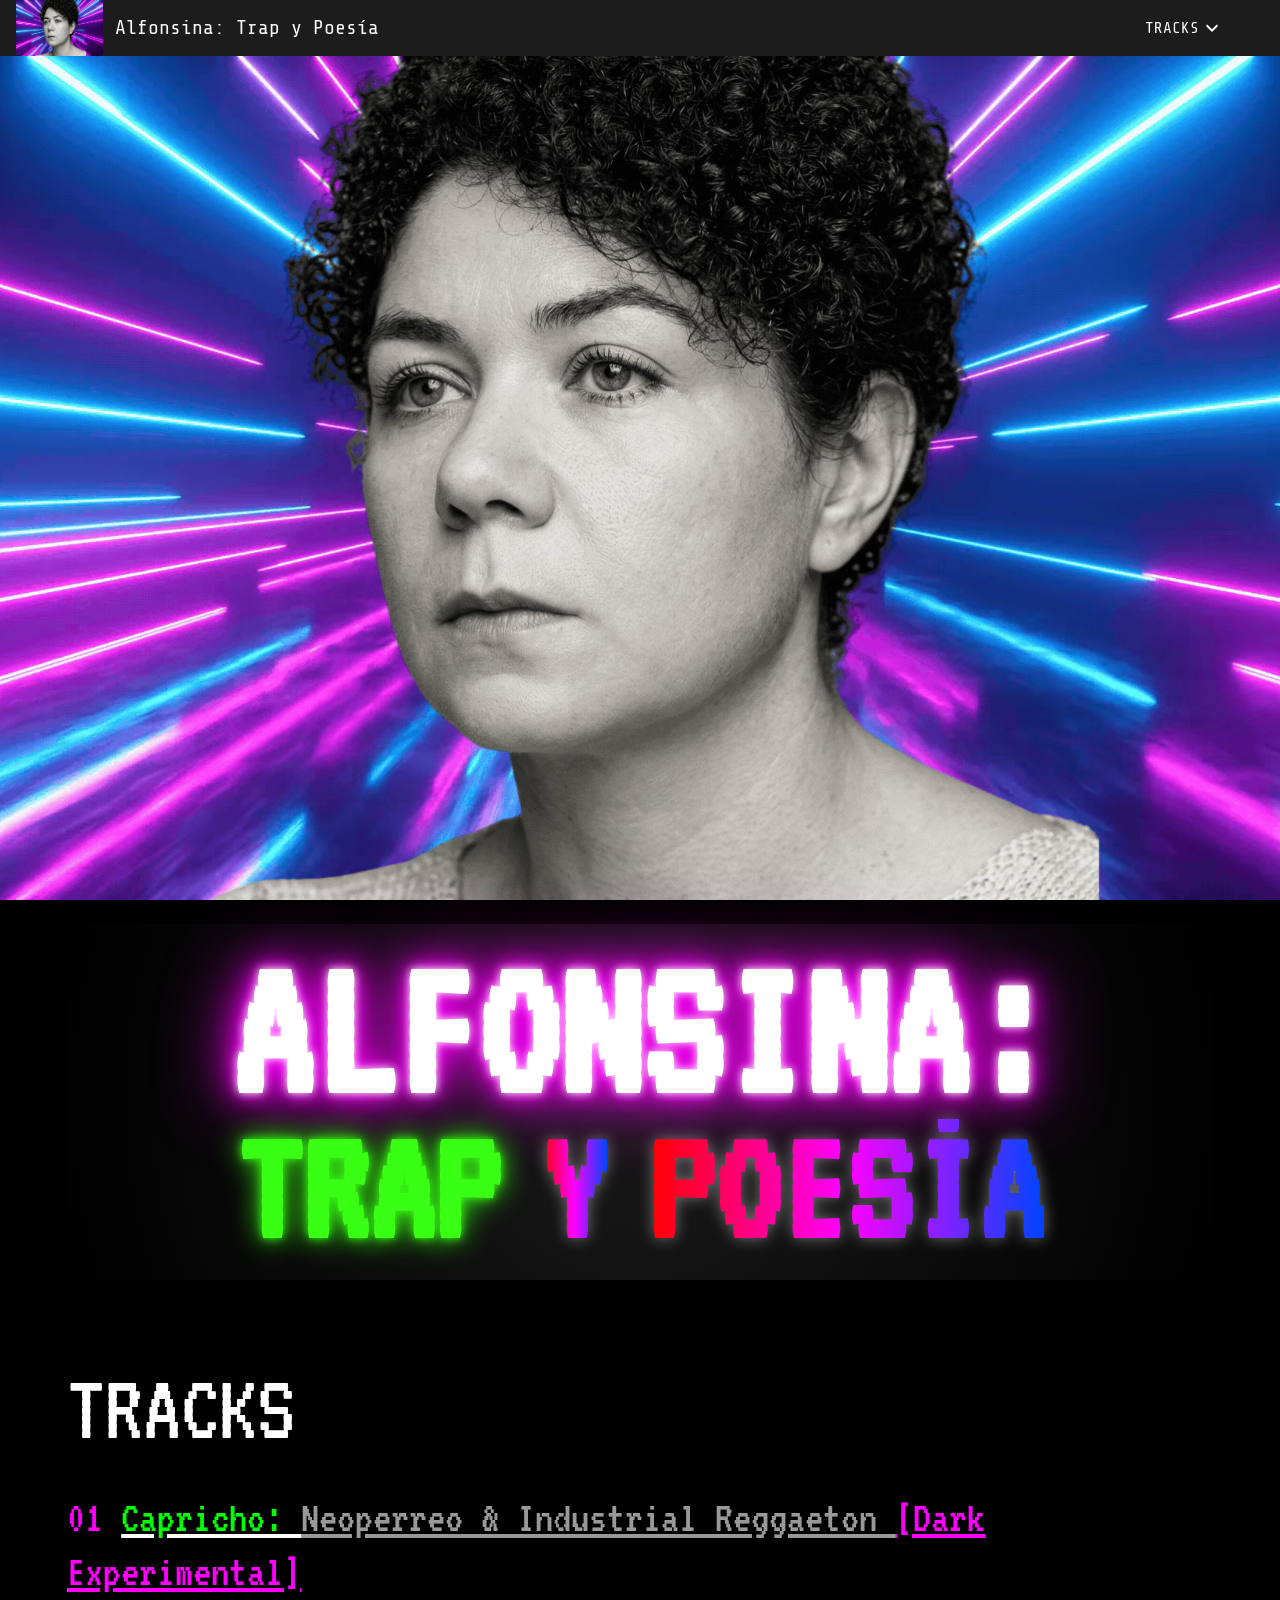
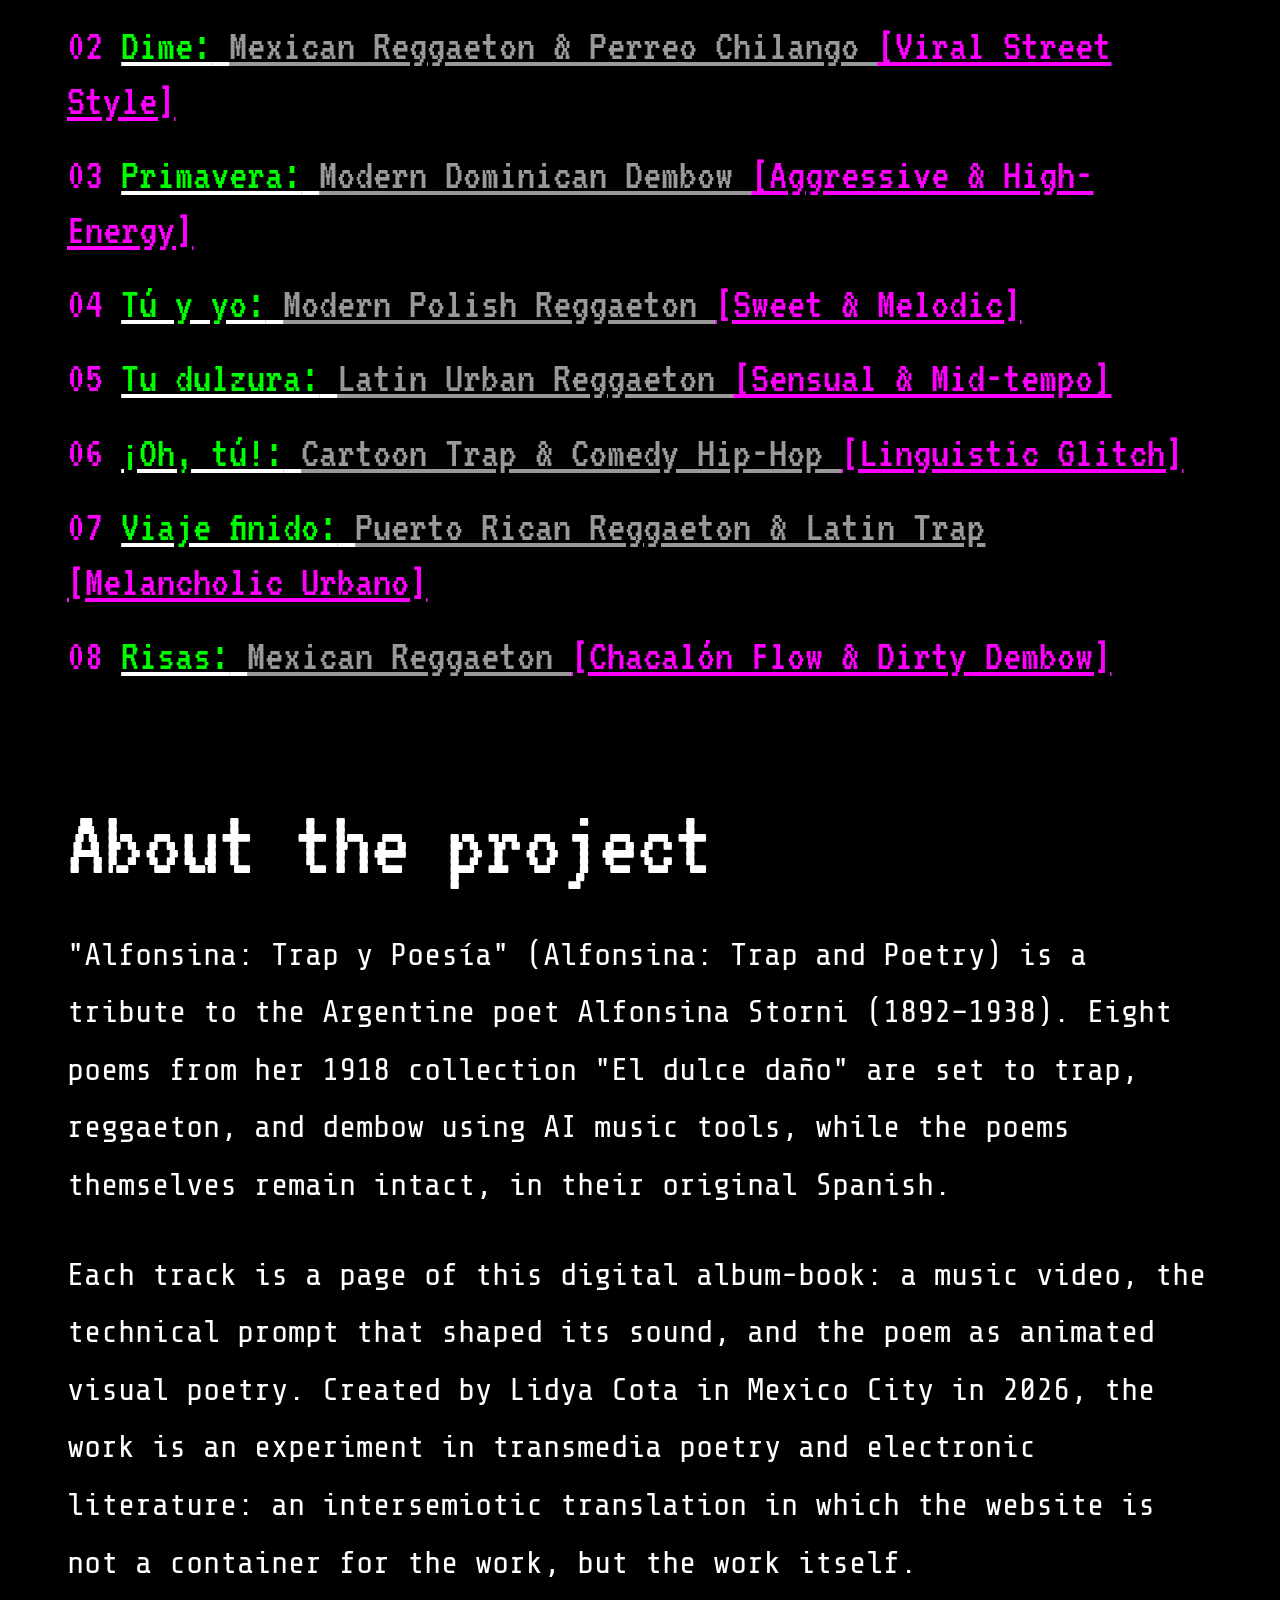
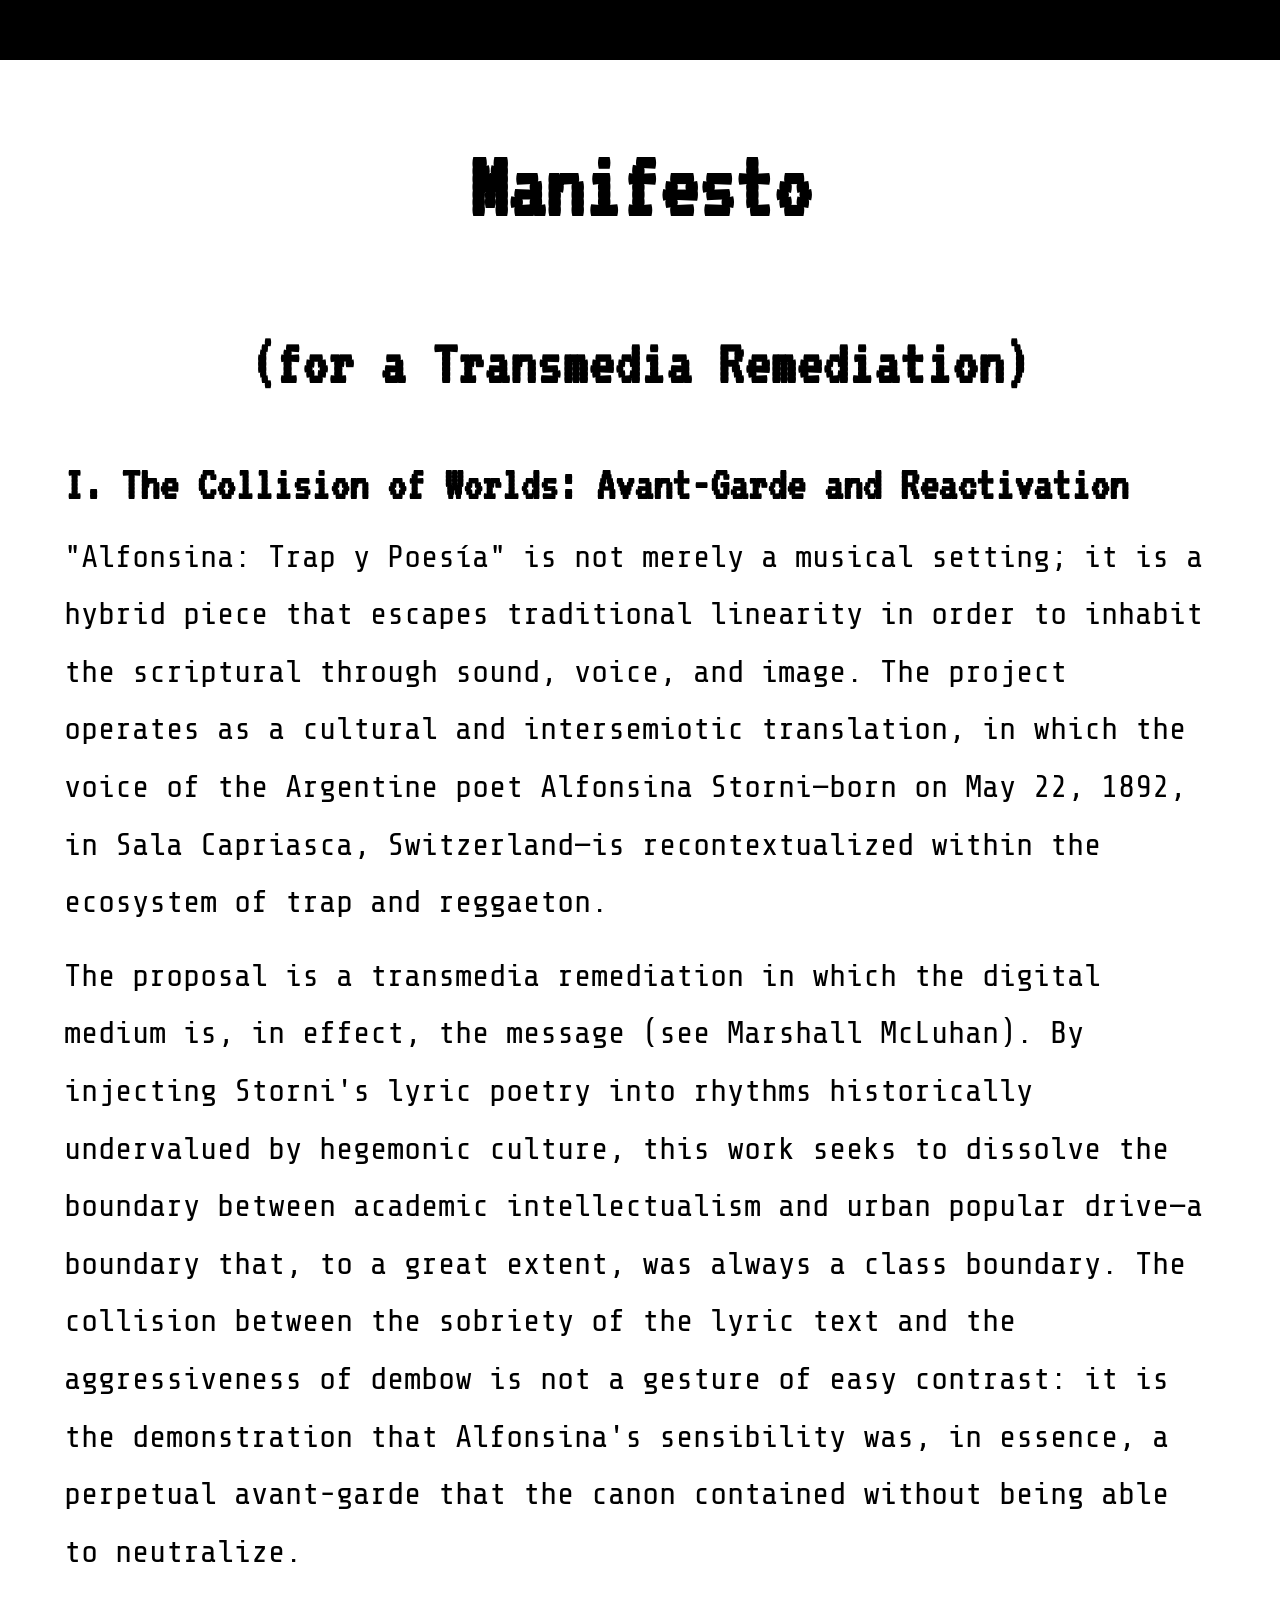
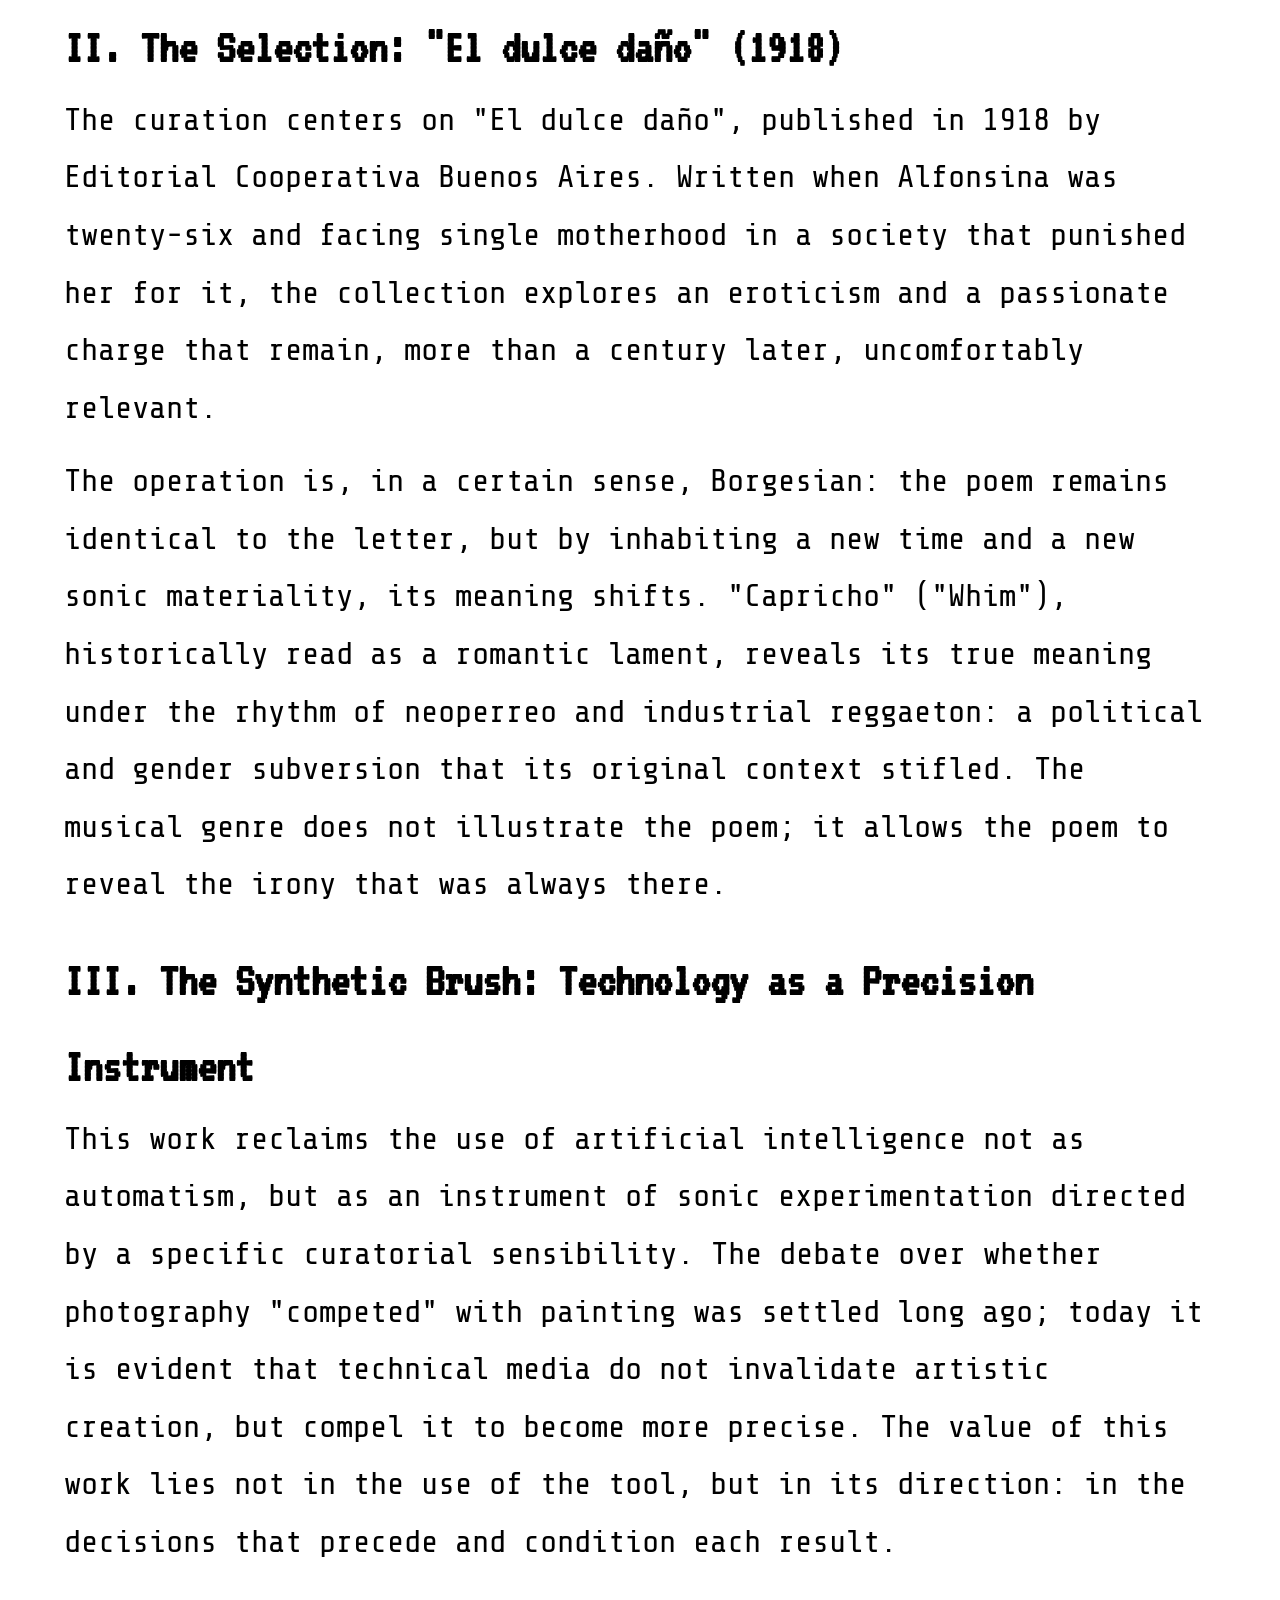
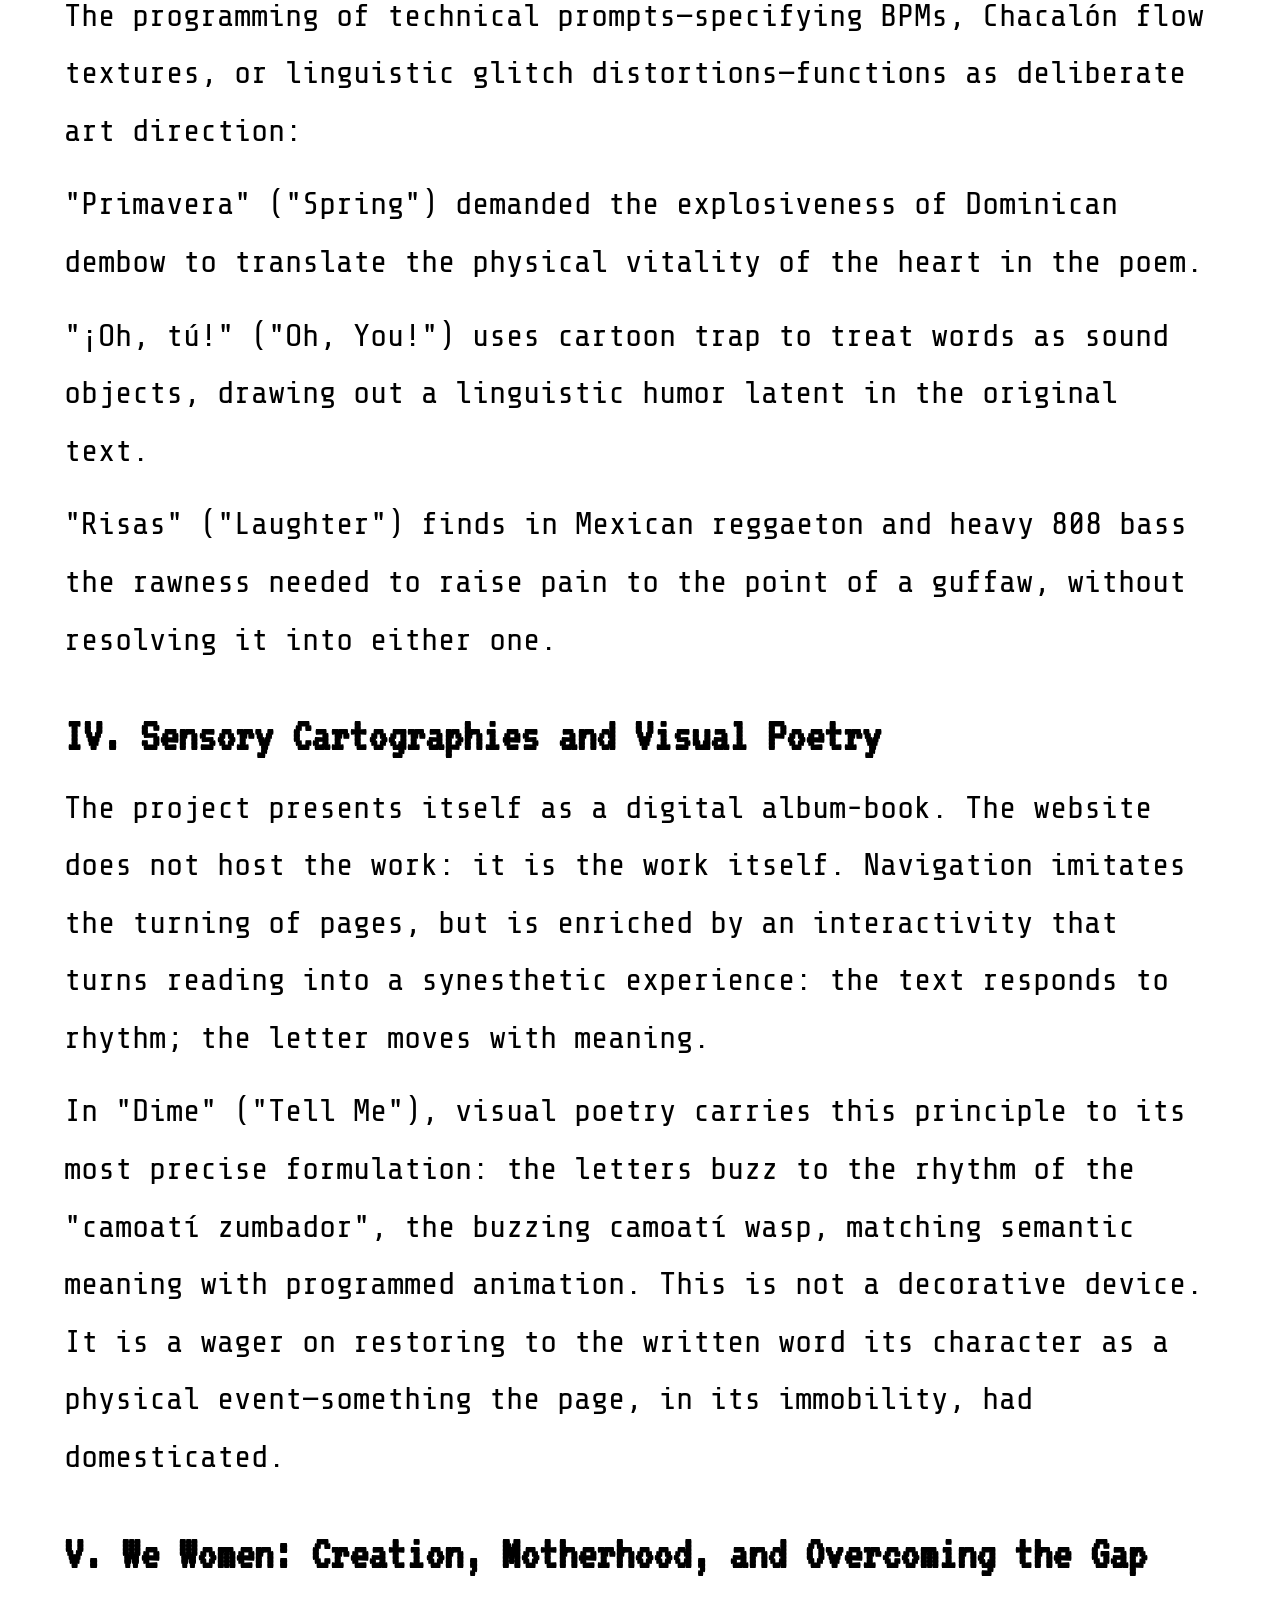
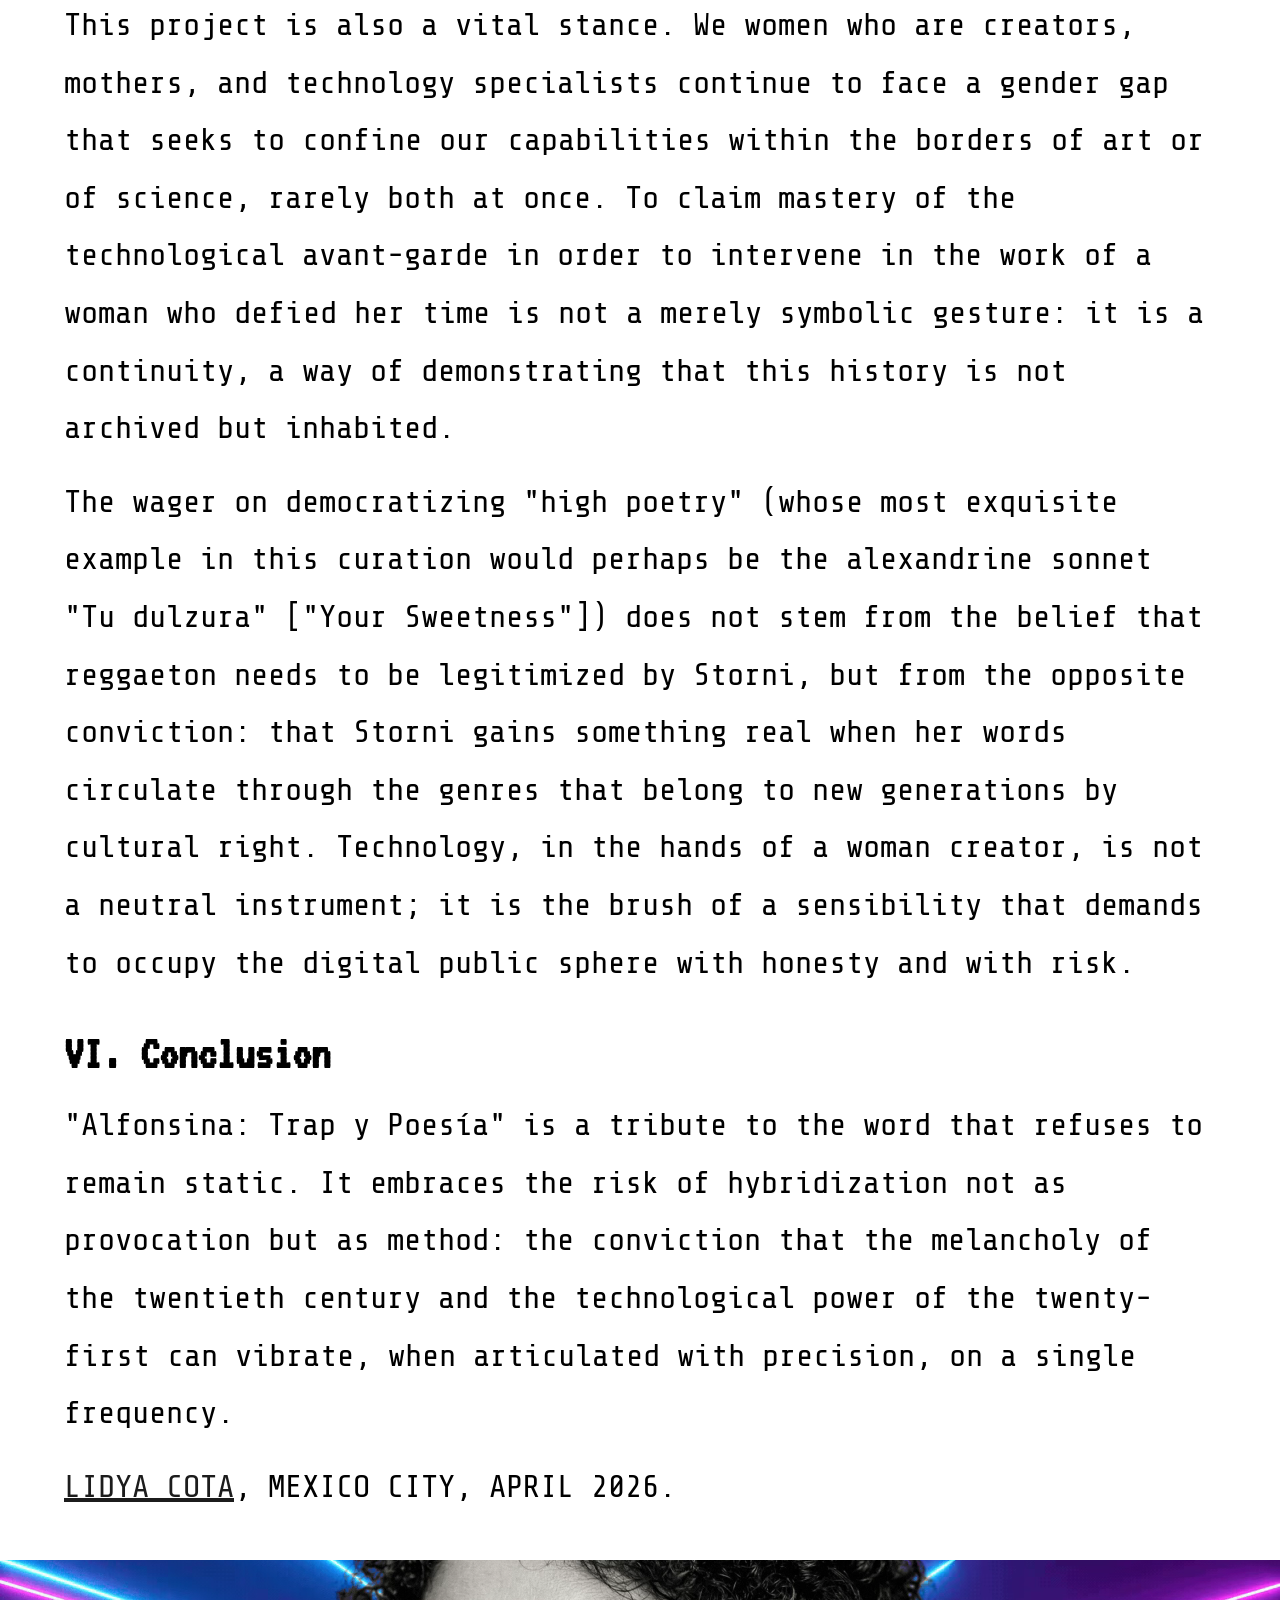
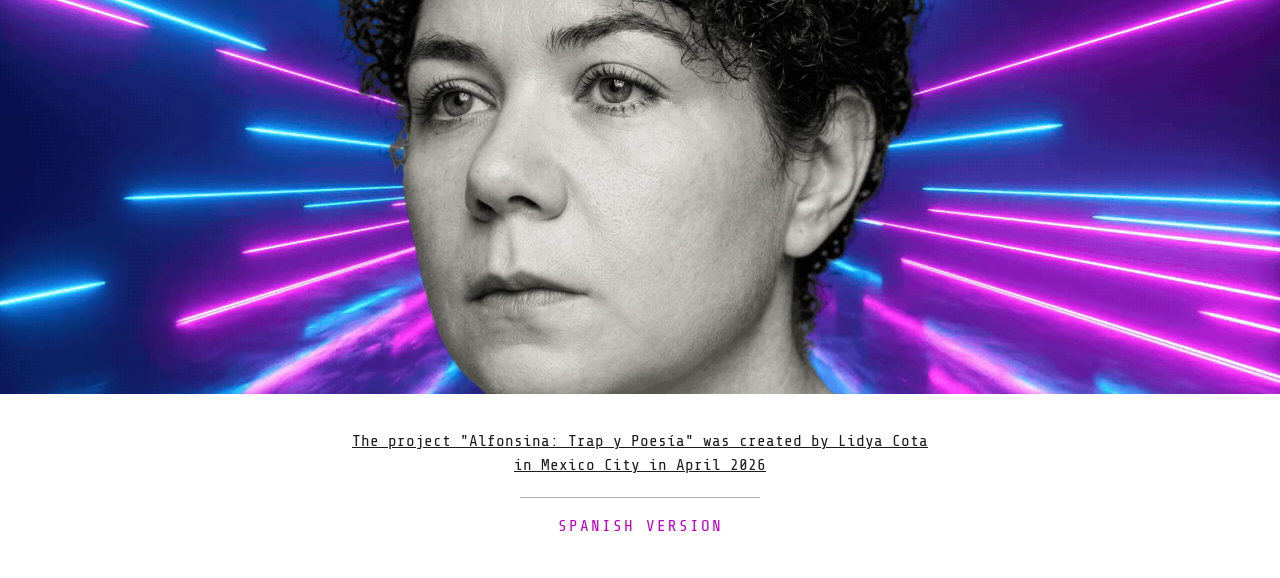
==== en/index.html @ 32a1ef17 "english version, metadata" ====
<!DOCTYPE html>
<html lang="en"><head><meta charset="utf-8"><meta name="viewport" content="width=device-width, initial-scale=1"><meta name="theme-color" content="#050505"><title>Alfonsina: Trap y Poesía — A Tribute to Alfonsina Storni</title><meta name="description" content="A tribute to Alfonsina Storni: eight poems from &quot;El dulce daño&quot; (1918) reimagined as trap and reggaeton. A transmedia remediation by Lidya Cota."><meta name="keywords" content="Alfonsina Storni, tribute to Alfonsina Storni, Alfonsina Storni poems, El dulce daño, transmedia poetry, transmedia remediation, electronic literature, e-literature, digital poetry, visual poetry, digital album-book, intersemiotic translation, Latin American poetry, Argentine poet, trap, reggaeton, dembow, AI music, Suno, Lidya Cota, homenaje a Alfonsina Storni, poesía transmedia, literatura digital, Latin American electronic literature, digital literature by women, Latin American women in electronic literature, women in electronic literature, women in digital literature, women creators, women in tech, gender gap in art and technology, Latin American women artists, Mexican woman artist, Latina digital artist, Latin American transmedia art, Latin American digital poetry, literatura digital latinoamericana, mujeres en la literatura digital"><meta name="author" content="Lidya Cota"><meta name="creator" content="Lidya Cota"><meta name="copyright" content="© 2026 Lidya Cota · CC BY-NC-SA 4.0 · Poems by Alfonsina Storni (public domain)"><meta name="robots" content="index, follow, max-image-preview:large, max-snippet:-1, max-video-preview:-1"><link rel="canonical" href="https://alfonsinatrapypoesia.lidyacota.com/en/"><link rel="license" href="https://creativecommons.org/licenses/by-nc-sa/4.0/"><link rel="author" href="https://www.lidyacota.com/"><link rel="alternate" hreflang="es" href="https://alfonsinatrapypoesia.lidyacota.com/"><link rel="alternate" hreflang="en" href="https://alfonsinatrapypoesia.lidyacota.com/en/"><link rel="alternate" hreflang="x-default" href="https://alfonsinatrapypoesia.lidyacota.com/"><meta property="og:type" content="website"><meta property="og:site_name" content="Alfonsina: Trap y Poesía"><meta property="og:title" content="Alfonsina: Trap y Poesía — A Tribute to Alfonsina Storni"><meta property="og:description" content="A tribute to Alfonsina Storni: eight poems from &quot;El dulce daño&quot; (1918) reimagined as trap and reggaeton. A transmedia remediation by Lidya Cota."><meta property="og:url" content="https://alfonsinatrapypoesia.lidyacota.com/en/"><meta property="og:image" content="https://alfonsinatrapypoesia.lidyacota.com/assets/og-alfonsina-trap-y-poesia.jpg"><meta property="og:image:width" content="1200"><meta property="og:image:height" content="630"><meta property="og:image:alt" content="Alfonsina Storni against neon light rays with the title &quot;Alfonsina: Trap y Poesía&quot;"><meta property="og:locale" content="en_US"><meta property="og:locale:alternate" content="es_MX"><meta name="twitter:card" content="summary_large_image"><meta name="twitter:title" content="Alfonsina: Trap y Poesía — A Tribute to Alfonsina Storni"><meta name="twitter:description" content="A tribute to Alfonsina Storni: eight poems from &quot;El dulce daño&quot; (1918) reimagined as trap and reggaeton. A transmedia remediation by Lidya Cota."><meta name="twitter:image" content="https://alfonsinatrapypoesia.lidyacota.com/assets/og-alfonsina-trap-y-poesia.jpg"><meta name="twitter:image:alt" content="Alfonsina Storni against neon light rays with the title &quot;Alfonsina: Trap y Poesía&quot;"><script type="application/ld+json">{"@context":"https://schema.org","@graph":[{"@type":"WebSite","@id":"https://alfonsinatrapypoesia.lidyacota.com/#website","url":"https://alfonsinatrapypoesia.lidyacota.com/","name":"Alfonsina: Trap y Poesía","alternateName":"Alfonsina: Trap and Poetry","inLanguage":["es","en"],"author":{"@id":"https://alfonsinatrapypoesia.lidyacota.com/#lidya-cota"},"publisher":{"@id":"https://alfonsinatrapypoesia.lidyacota.com/#lidya-cota"}},{"@type":"Person","@id":"https://alfonsinatrapypoesia.lidyacota.com/#lidya-cota","name":"Lidya Cota","url":"https://www.lidyacota.com/","sameAs":["https://www.lidyacota.com/"],"gender":"https://schema.org/Female","nationality":{"@type":"Country","name":"México"},"jobTitle":"Transmedia artist and creator of electronic literature","description":"Lidya Cota is a Mexican and Latin American transmedia artist, creator of electronic literature, mother, and technology specialist based in Mexico City. Her work is part of the digital literature made by Latin American women, bringing together poetry, music, image, and code.","knowsAbout":["Electronic literature","Latin American electronic literature","Transmedia poetry","Visual poetry","Transmedia art","AI music","Technology"],"homeLocation":{"@type":"Place","name":"Mexico City, Mexico"}},{"@type":"Person","@id":"https://alfonsinatrapypoesia.lidyacota.com/#alfonsina-storni","name":"Alfonsina Storni","birthDate":"1892-05-22","deathDate":"1938-10-25","birthPlace":"Sala Capriasca, Suiza","nationality":"Argentina","sameAs":["https://es.wikipedia.org/wiki/Alfonsina_Storni","https://en.wikipedia.org/wiki/Alfonsina_Storni"]},{"@type":"Book","@id":"https://alfonsinatrapypoesia.lidyacota.com/#el-dulce-dano","name":"El dulce daño","author":{"@id":"https://alfonsinatrapypoesia.lidyacota.com/#alfonsina-storni"},"datePublished":"1918","inLanguage":"es","publisher":{"@type":"Organization","name":"Editorial Cooperativa Buenos Aires"},"license":"https://creativecommons.org/publicdomain/mark/1.0/"},{"@type":["CreativeWork","MusicAlbum"],"@id":"https://alfonsinatrapypoesia.lidyacota.com/en/#work","name":"Alfonsina: Trap y Poesía","alternateName":"Alfonsina: Trap and Poetry","url":"https://alfonsinatrapypoesia.lidyacota.com/en/","inLanguage":"en","description":"\"Alfonsina: Trap y Poesía\" is a digital album-book by Lidya Cota (Mexico City, April 2026) and a tribute to the poet Alfonsina Storni. Eight poems from \"El dulce daño\" (1918) are set to trap, reggaeton, and dembow with artificial intelligence, without altering a single word, and are presented with video, prompt, and animated visual poetry. The work is a transmedia remediation and an intersemiotic translation that brings together electronic literature, visual poetry, and urban music to dissolve the boundary between high poetry and popular culture. The work is also a stance on the place of women in electronic literature and technology: a woman who is a creator, a mother, and a technology specialist intervenes in the work of another woman who defied her time.","abstract":"A tribute to Alfonsina Storni: eight poems from \"El dulce daño\" (1918) reimagined as trap and reggaeton. A transmedia remediation by Lidya Cota.","image":"https://alfonsinatrapypoesia.lidyacota.com/assets/og-alfonsina-trap-y-poesia.jpg","creator":{"@id":"https://alfonsinatrapypoesia.lidyacota.com/#lidya-cota"},"author":{"@id":"https://alfonsinatrapypoesia.lidyacota.com/#lidya-cota"},"byArtist":{"@id":"https://alfonsinatrapypoesia.lidyacota.com/#lidya-cota"},"dateCreated":"2026-04","locationCreated":{"@type":"Place","name":"Mexico City, Mexico"},"genre":["Electronic literature","Transmedia poetry","Visual poetry","Digital album-book","Trap","Reggaeton","Dembow"],"keywords":"Alfonsina Storni, tribute to Alfonsina Storni, Alfonsina Storni poems, El dulce daño, transmedia poetry, transmedia remediation, electronic literature, e-literature, digital poetry, visual poetry, digital album-book, intersemiotic translation, Latin American poetry, Argentine poet, trap, reggaeton, dembow, AI music, Suno, Lidya Cota, homenaje a Alfonsina Storni, poesía transmedia, literatura digital, Latin American electronic literature, digital literature by women, Latin American women in electronic literature, women in electronic literature, women in digital literature, women creators, women in tech, gender gap in art and technology, Latin American women artists, Mexican woman artist, Latina digital artist, Latin American transmedia art, Latin American digital poetry, literatura digital latinoamericana, mujeres en la literatura digital","about":{"@id":"https://alfonsinatrapypoesia.lidyacota.com/#alfonsina-storni"},"isBasedOn":{"@id":"https://alfonsinatrapypoesia.lidyacota.com/#el-dulce-dano"},"license":"https://creativecommons.org/licenses/by-nc-sa/4.0/","copyrightHolder":{"@id":"https://alfonsinatrapypoesia.lidyacota.com/#lidya-cota"},"copyrightYear":2026,"creditText":"A work by Lidya Cota (Mexico City, April 2026). Poems: Alfonsina Storni, \"El dulce daño\" (1918), public domain. Music production: Lidya Cota, with Suno. Videos: Canva and free stock footage. Prompts developed with the help of Gemini. Website built with ChatGPT and Claude. License: CC BY-NC-SA 4.0.","albumProductionType":"https://schema.org/StudioAlbum","numTracks":8,"sameAs":["https://www.youtube.com/@alfonsina-trap-y-poesia"],"isPartOf":{"@id":"https://alfonsinatrapypoesia.lidyacota.com/#website"},"track":[{"@id":"https://alfonsinatrapypoesia.lidyacota.com/inicio/capricho/#track"},{"@id":"https://alfonsinatrapypoesia.lidyacota.com/inicio/dime/#track"},{"@id":"https://alfonsinatrapypoesia.lidyacota.com/inicio/primavera/#track"},{"@id":"https://alfonsinatrapypoesia.lidyacota.com/inicio/tu-y-yo/#track"},{"@id":"https://alfonsinatrapypoesia.lidyacota.com/inicio/tu-dulzura/#track"},{"@id":"https://alfonsinatrapypoesia.lidyacota.com/inicio/oh-tu/#track"},{"@id":"https://alfonsinatrapypoesia.lidyacota.com/inicio/viaje-finido/#track"},{"@id":"https://alfonsinatrapypoesia.lidyacota.com/inicio/risas/#track"}],"translationOfWork":{"@id":"https://alfonsinatrapypoesia.lidyacota.com/#obra"}},{"@type":"WebPage","@id":"https://alfonsinatrapypoesia.lidyacota.com/en/#webpage","url":"https://alfonsinatrapypoesia.lidyacota.com/en/","name":"Alfonsina: Trap y Poesía — A Tribute to Alfonsina Storni","description":"A tribute to Alfonsina Storni: eight poems from \"El dulce daño\" (1918) reimagined as trap and reggaeton. A transmedia remediation by Lidya Cota.","inLanguage":"en","isPartOf":{"@id":"https://alfonsinatrapypoesia.lidyacota.com/#website"},"about":{"@id":"https://alfonsinatrapypoesia.lidyacota.com/en/#work"},"mainEntity":{"@id":"https://alfonsinatrapypoesia.lidyacota.com/en/#work"},"primaryImageOfPage":{"@type":"ImageObject","url":"https://alfonsinatrapypoesia.lidyacota.com/assets/og-alfonsina-trap-y-poesia.jpg","width":1200,"height":630}}]}</script><link rel="icon" href="../assets/alfonsina.png"><link rel="preconnect" href="https://fonts.googleapis.com"><link rel="preconnect" href="https://fonts.gstatic.com" crossorigin><link href="https://fonts.googleapis.com/css2?family=VT323&family=Share+Tech+Mono&family=Roboto+Mono:wght@400;700&family=Audiowide&display=swap" rel="stylesheet"><link rel="stylesheet" href="../assets/site.css"><link rel="stylesheet" href="../assets/home.css"><link rel="stylesheet" href="../assets/layout.css"></head><body><header class="site-header"><button class="nav-toggle" type="button" aria-label="Open menu" aria-controls="site-nav" aria-expanded="false"><svg viewBox="0 0 24 24" width="24" height="24" aria-hidden="true"><path fill="currentColor" d="M3 18h18v-2H3v2zm0-5h18v-2H3v2zm0-7v2h18V6H3z"/></svg></button><a class="brand" href="../index.html"><img src="../assets/alfonsina.png" alt="" width="87" height="56"><span>Alfonsina: Trap y Poesía</span></a><nav class="site-nav" id="site-nav" aria-label="Tracks"><button class="nav-close" type="button" aria-label="Close menu"><svg viewBox="0 0 24 24" width="24" height="24" aria-hidden="true"><path fill="currentColor" d="M19 6.41 17.59 5 12 10.59 6.41 5 5 6.41 10.59 12 5 17.59 6.41 19 12 13.41 17.59 19 19 17.59 13.41 12z"/></svg></button><div class="tracks-menu"><div class="tracks-head"><a class="tracks-link" href="../index.html">TRACKS</a><button class="tracks-toggle" type="button" aria-controls="menu-list" aria-expanded="false" aria-label="Expand/collapse"><svg viewBox="0 0 24 24" width="24" height="24" aria-hidden="true"><path fill="none" stroke="currentColor" stroke-width="2" d="M6.6 9.3 12 14.7l5.4-5.4"/></svg></button></div><div class="menu-list" id="menu-list"><a href="../inicio/capricho/index.html">01 Capricho</a><a href="../inicio/dime/index.html">02 Dime</a><a href="../inicio/primavera/index.html">03 Primavera</a><a href="../inicio/tu-y-yo/index.html">04 Tú y yo</a><a href="../inicio/tu-dulzura/index.html">05 Tu dulzura</a><a href="../inicio/oh-tu/index.html">06 ¡Oh, tú!</a><a href="../inicio/viaje-finido/index.html">07 Viaje finido</a><a href="../inicio/risas/index.html">08 Risas</a></div></div></nav><div class="nav-scrim" aria-hidden="true"></div></header><main><section class="album-cover"><video class="cover-image" autoplay muted loop playsinline preload="auto" poster="../assets/alfonsina-cabecera.jpg" role="img" aria-label="Alfonsina Storni in black and white against neon light rays (animation)"><source src="../assets/alfonsina-cabecera.mp4" type="video/mp4"><source src="../assets/alfonsina-cabecera.webm" type="video/webm"></video></section><section class="title-block original-block"><div class="title-art">

    <div class="homepage-container">
        <h1 class="title-main">
            <span class="alfonsina">Alfonsina:</span>
            <div class="bottom-line">
                <span class="trap">Trap</span>
                <span class="y-poesia">y</span>
                <span class="y-poesia">Poesía</span>
            </div>
        </h1>
    </div>

</div></section><section class="track-index" id="tracks" lang="es"><h2>TRACKS</h2><div class="track-list"><a class="track-row" href="../inicio/capricho/index.html"><span style="color: #ff00ff; font-size: 45.33333333333333px; vertical-align: baseline;">01</span><span style="font-size: 45.33333333333333px; vertical-align: baseline;"> </span><span><span style="color: #00ff00; font-size: 45.33333333333333px; vertical-align: baseline;">Capricho: </span><span style="color: #999999; font-size: 45.33333333333333px; text-decoration: underline; vertical-align: baseline;">Neoperreo &amp; Industrial Reggaeton </span><span style="color: #ff00ff; font-size: 45.33333333333333px; text-decoration: underline; vertical-align: baseline;">[Dark Experimental]</span></span></a><a class="track-row" href="../inicio/dime/index.html"><span style="color: #ff00ff; font-size: 45.33333333333333px; vertical-align: baseline;">02</span><span style="font-size: 45.33333333333333px; vertical-align: baseline;"> </span><span><span style="color: #00ff00; font-size: 45.33333333333333px; vertical-align: baseline;">Dime:</span><span style="color: #999999; font-size: 45.33333333333333px; vertical-align: baseline;"> </span><span style="color: #999999; font-size: 45.33333333333333px; text-decoration: underline; vertical-align: baseline;">Mexican Reggaeton &amp; Perreo Chilango </span><span style="color: #ff00ff; font-size: 45.33333333333333px; text-decoration: underline; vertical-align: baseline;">[Viral Street Style]</span></span></a><a class="track-row" href="../inicio/primavera/index.html"><span style="color: #ff00ff; font-size: 45.33333333333333px; vertical-align: baseline;">03</span><span style="font-size: 45.33333333333333px; vertical-align: baseline;"> </span><span><span style="color: #00ff00; font-size: 45.33333333333333px; vertical-align: baseline;">Primavera:</span><span style="color: #999999; font-size: 45.33333333333333px; vertical-align: baseline;"> </span><span style="color: #999999; font-size: 45.33333333333333px; text-decoration: underline; vertical-align: baseline;">Modern Dominican Dembow </span><span style="color: #ff00ff; font-size: 45.33333333333333px; text-decoration: underline; vertical-align: baseline;">[Aggressive &amp; High-Energy]</span></span></a><a class="track-row" href="../inicio/tu-y-yo/index.html"><span style="color: #ff00ff; font-size: 45.33333333333333px; vertical-align: baseline;">04</span><span style="font-size: 45.33333333333333px; vertical-align: baseline;"> </span><span><span style="color: #00ff00; font-size: 45.33333333333333px; vertical-align: baseline;">Tú y yo:</span><span style="color: #999999; font-size: 45.33333333333333px; vertical-align: baseline;"> </span><span style="color: #999999; font-size: 45.33333333333333px; text-decoration: underline; vertical-align: baseline;">Modern Polish Reggaeton </span><span style="color: #ff00ff; font-size: 45.33333333333333px; text-decoration: underline; vertical-align: baseline;">[Sweet &amp; Melodic]</span></span></a><a class="track-row" href="../inicio/tu-dulzura/index.html"><span style="color: #ff00ff; font-size: 45.33333333333333px; vertical-align: baseline;">05</span><span style="font-size: 45.33333333333333px; vertical-align: baseline;"> </span><span><span style="color: #00ff00; font-size: 45.33333333333333px; vertical-align: baseline;">Tu dulzura:</span><span style="color: #999999; font-size: 45.33333333333333px; vertical-align: baseline;"> </span><span style="color: #999999; font-size: 45.33333333333333px; text-decoration: underline; vertical-align: baseline;">Latin Urban Reggaeton </span><span style="color: #ff00ff; font-size: 45.33333333333333px; text-decoration: underline; vertical-align: baseline;">[Sensual &amp; Mid-tempo]</span></span></a><a class="track-row" href="../inicio/oh-tu/index.html"><span style="color: #ff00ff; font-size: 45.33333333333333px; vertical-align: baseline;">06</span><span style="font-size: 45.33333333333333px; vertical-align: baseline;"> </span><span><span style="color: #00ff00; font-size: 45.33333333333333px; vertical-align: baseline;">¡Oh, tú!:</span><span style="color: #999999; font-size: 45.33333333333333px; vertical-align: baseline;"> </span><span style="color: #999999; font-size: 45.33333333333333px; text-decoration: underline; vertical-align: baseline;">Cartoon Trap &amp; Comedy Hip-Hop </span><span style="color: #ff00ff; font-size: 45.33333333333333px; text-decoration: underline; vertical-align: baseline;">[Linguistic Glitch]</span></span></a><a class="track-row" href="../inicio/viaje-finido/index.html"><span style="color: #ff00ff; font-size: 45.33333333333333px; vertical-align: baseline;">07</span><span style="font-size: 45.33333333333333px; vertical-align: baseline;"> </span><span><span style="color: #00ff00; font-size: 45.33333333333333px; vertical-align: baseline;">Viaje finido:</span><span style="color: #999999; font-size: 45.33333333333333px; vertical-align: baseline;"> </span><span style="color: #999999; font-size: 45.33333333333333px; text-decoration: underline; vertical-align: baseline;">Puerto Rican Reggaeton &amp; Latin Trap </span><span style="color: #ff00ff; font-size: 45.33333333333333px; text-decoration: underline; vertical-align: baseline;">[Melancholic Urbano]</span></span></a><a class="track-row" href="../inicio/risas/index.html"><span style="color: #ff00ff; font-size: 45.33333333333333px; vertical-align: baseline;">08</span><span style="font-size: 45.33333333333333px; vertical-align: baseline;"> </span><span><span style="color: #00ff00; font-size: 45.33333333333333px; vertical-align: baseline;">Risas:</span><span style="color: #999999; font-size: 45.33333333333333px; vertical-align: baseline;"> </span><span style="color: #999999; font-size: 45.33333333333333px; text-decoration: underline; vertical-align: baseline;">Mexican Reggaeton </span><span style="color: #ff00ff; font-size: 45.33333333333333px; text-decoration: underline; vertical-align: baseline;">[Chacalón Flow &amp; Dirty Dembow]</span></span></a></div></section><section class="about" id="about" lang="en"><div class="about-inner"><h2>About the project</h2><p>"Alfonsina: Trap y Poesía" (Alfonsina: Trap and Poetry) is a tribute to the Argentine poet Alfonsina Storni (1892–1938). Eight poems from her 1918 collection "El dulce daño" are set to trap, reggaeton, and dembow using AI music tools, while the poems themselves remain intact, in their original Spanish.</p><p>Each track is a page of this digital album-book: a music video, the technical prompt that shaped its sound, and the poem as animated visual poetry. Created by Lidya Cota in Mexico City in 2026, the work is an experiment in transmedia poetry and electronic literature: an intersemiotic translation in which the website is not a container for the work, but the work itself.</p></div></section></main><section class="manifesto" id="manifiesto"><div class="manifesto-inner"><h1 style="line-height: 1.656; text-align: center;"><span style="color: #000000; font-size: 96.0px; font-variant: normal; vertical-align: baseline;">Manifesto</span></h1><h1 style="line-height: 1.656; margin-bottom: 0.0pt; margin-top: 34.0pt; text-align: center;"><span style="color: #000000; font-size: 64.0px; font-variant: normal; vertical-align: baseline;">(for a Transmedia Remediation)</span></h1><h2 style="line-height: 1.7999999999999998; margin-bottom: 0.0pt; margin-top: 18.0pt;"><span style="color: #000000; font-size: 48.0px; font-variant: normal; vertical-align: baseline;">I. The Collision of Worlds: Avant-Garde and Reactivation</span></h2><p style="line-height: 1.7999999999999998;"><span style="color: #000000; font-size: 32.0px; font-variant: normal; vertical-align: baseline;">"Alfonsina: Trap y Poesía" is not merely a musical setting; it is a hybrid piece that escapes traditional linearity in order to inhabit the scriptural through sound, voice, and image. The project operates as a cultural and intersemiotic translation, in which the voice of the Argentine poet Alfonsina Storni—born on May 22, 1892, in Sala Capriasca, Switzerland—is recontextualized within the ecosystem of trap and reggaeton.</span></p><p style="line-height: 1.7999999999999998;"><span style="color: #000000; font-size: 32.0px; font-variant: normal; vertical-align: baseline;">The proposal is a transmedia remediation in which the digital medium is, in effect, the message (see Marshall McLuhan). By injecting Storni's lyric poetry into rhythms historically undervalued by hegemonic culture, this work seeks to dissolve the boundary between academic intellectualism and urban popular drive—a boundary that, to a great extent, was always a class boundary. The collision between the sobriety of the lyric text and the aggressiveness of dembow is not a gesture of easy contrast: it is the demonstration that Alfonsina's sensibility was, in essence, a perpetual avant-garde that the canon contained without being able to neutralize.</span></p><h2 style="line-height: 1.7999999999999998; margin-bottom: 0.0pt; margin-top: 18.0pt;"><span style="color: #000000; font-size: 48.0px; font-variant: normal; vertical-align: baseline;">II. The Selection: "El dulce daño" (1918)</span></h2><p style="line-height: 1.7999999999999998;"><span style="color: #000000; font-size: 32.0px; font-variant: normal; vertical-align: baseline;">The curation centers on "El dulce daño", published in 1918 by Editorial Cooperativa Buenos Aires. Written when Alfonsina was twenty-six and facing single motherhood in a society that punished her for it, the collection explores an eroticism and a passionate charge that remain, more than a century later, uncomfortably relevant.</span></p><p style="line-height: 1.7999999999999998;"><span style="color: #000000; font-size: 32.0px; font-variant: normal; vertical-align: baseline;">The operation is, in a certain sense, Borgesian: the poem remains identical to the letter, but by inhabiting a new time and a new sonic materiality, its meaning shifts. "Capricho" ("Whim"), historically read as a romantic lament, reveals its true meaning under the rhythm of neoperreo and industrial reggaeton: a political and gender subversion that its original context stifled. The musical genre does not illustrate the poem; it allows the poem to reveal the irony that was always there.</span></p><h2 style="line-height: 1.7999999999999998; margin-bottom: 0.0pt; margin-top: 18.0pt;"><span style="color: #000000; font-size: 48.0px; font-variant: normal; vertical-align: baseline;">III. The Synthetic Brush: Technology as a Precision Instrument</span></h2><p style="line-height: 1.7999999999999998;"><span style="color: #000000; font-size: 32.0px; font-variant: normal; vertical-align: baseline;">This work reclaims the use of artificial intelligence not as automatism, but as an instrument of sonic experimentation directed by a specific curatorial sensibility. The debate over whether photography "competed" with painting was settled long ago; today it is evident that technical media do not invalidate artistic creation, but compel it to become more precise. The value of this work lies not in the use of the tool, but in its direction: in the decisions that precede and condition each result.</span></p><p style="line-height: 1.7999999999999998;"><span style="color: #000000; font-size: 32.0px; font-variant: normal; vertical-align: baseline;">The programming of technical prompts—specifying BPMs, Chacalón flow textures, or linguistic glitch distortions—functions as deliberate art direction:</span></p><p style="line-height: 1.7999999999999998;"><span style="color: #000000; font-size: 32.0px; font-variant: normal; vertical-align: baseline;">"Primavera" ("Spring") demanded the explosiveness of Dominican dembow to translate the physical vitality of the heart in the poem.</span></p><p style="line-height: 1.7999999999999998;"><span style="color: #000000; font-size: 32.0px; font-variant: normal; vertical-align: baseline;">"¡Oh, tú!" ("Oh, You!") uses cartoon trap to treat words as sound objects, drawing out a linguistic humor latent in the original text.</span></p><p style="line-height: 1.7999999999999998;"><span style="color: #000000; font-size: 32.0px; font-variant: normal; vertical-align: baseline;">"Risas" ("Laughter") finds in Mexican reggaeton and heavy 808 bass the rawness needed to raise pain to the point of a guffaw, without resolving it into either one.</span></p><h2 style="line-height: 1.7999999999999998; margin-bottom: 0.0pt; margin-top: 18.0pt;"><span style="color: #000000; font-size: 48.0px; font-variant: normal; vertical-align: baseline;">IV. Sensory Cartographies and Visual Poetry</span></h2><p style="line-height: 1.7999999999999998;"><span style="color: #000000; font-size: 32.0px; font-variant: normal; vertical-align: baseline;">The project presents itself as a digital album-book. The website does not host the work: it is the work itself. Navigation imitates the turning of pages, but is enriched by an interactivity that turns reading into a synesthetic experience: the text responds to rhythm; the letter moves with meaning.</span></p><p style="line-height: 1.7999999999999998;"><span style="color: #000000; font-size: 32.0px; font-variant: normal; vertical-align: baseline;">In "Dime" ("Tell Me"), visual poetry carries this principle to its most precise formulation: the letters buzz to the rhythm of the "camoatí zumbador", the buzzing camoatí wasp, matching semantic meaning with programmed animation. This is not a decorative device. It is a wager on restoring to the written word its character as a physical event—something the page, in its immobility, had domesticated.</span></p><h2 style="line-height: 1.7999999999999998; margin-bottom: 0.0pt; margin-top: 18.0pt;"><span style="color: #000000; font-size: 48.0px; font-variant: normal; vertical-align: baseline;">V. We Women: Creation, Motherhood, and Overcoming the Gap</span></h2><p style="line-height: 1.7999999999999998;"><span style="color: #000000; font-size: 32.0px; font-variant: normal; vertical-align: baseline;">This project is also a vital stance. We women who are creators, mothers, and technology specialists continue to face a gender gap that seeks to confine our capabilities within the borders of art or of science, rarely both at once. To claim mastery of the technological avant-garde in order to intervene in the work of a woman who defied her time is not a merely symbolic gesture: it is a continuity, a way of demonstrating that this history is not archived but inhabited.</span></p><p style="line-height: 1.7999999999999998;"><span style="color: #000000; font-size: 32.0px; font-variant: normal; vertical-align: baseline;">The wager on democratizing "high poetry" (whose most exquisite example in this curation would perhaps be the alexandrine sonnet "Tu dulzura" ["Your Sweetness"]) does not stem from the belief that reggaeton needs to be legitimized by Storni, but from the opposite conviction: that Storni gains something real when her words circulate through the genres that belong to new generations by cultural right. Technology, in the hands of a woman creator, is not a neutral instrument; it is the brush of a sensibility that demands to occupy the digital public sphere with honesty and with risk.</span></p><h3 style="line-height: 1.7999999999999998; margin-bottom: 0.0pt; margin-top: 14.0pt;"><span style="color: #000000; font-size: 48.0px; font-variant: normal; vertical-align: baseline;">VI. Conclusion</span></h3><p style="line-height: 1.7999999999999998;"><span style="color: #000000; font-size: 32.0px; font-variant: normal; vertical-align: baseline;">"Alfonsina: Trap y Poesía" is a tribute to the word that refuses to remain static. It embraces the risk of hybridization not as provocation but as method: the conviction that the melancholy of the twentieth century and the technological power of the twenty-first can vibrate, when articulated with precision, on a single frequency.</span></p><p style="line-height: 1.7999999999999998;"><a href="https://lidyacota.com/"><span style="font-size: 32.0px; font-variant: normal; text-decoration: underline; vertical-align: baseline;">LIDYA COTA</span></a><span style="color: #000000; font-size: 32.0px; font-variant: normal; vertical-align: baseline;">, MEXICO CITY, APRIL 2026.</span></p></div></section><video class="author-photo" muted loop playsinline preload="none" data-lazy-video data-poster="../assets/alfonsina-cabecera.jpg" role="img" aria-label="Alfonsina Storni in black and white against neon light rays (animation)"><source data-src="../assets/alfonsina-cabecera.mp4" type="video/mp4"><source data-src="../assets/alfonsina-cabecera.webm" type="video/webm"></video><footer class="credits"><small style="display: block; text-align: center;"><a href="https://lidyacota.com/"><span style="font-size: 16.0px; text-decoration: underline; vertical-align: baseline;">The project "Alfonsina: Trap y Poesía" was created by Lidya Cota</span></a></small><small style="display: block; text-align: center;"><a href="https://lidyacota.com/"><span style="font-size: 16.0px; text-decoration: underline; vertical-align: baseline;">in Mexico City in April 2026</span></a></small><small class="lang-switch"><a href="../index.html" hreflang="es">Spanish version</a></small></footer><script src="../assets/nav.js" defer></script></body></html>
---- assets/site.css ----
*{box-sizing:border-box}html{background:#000;scroll-padding-top:72px}body{margin:0;background:#000;color:white;font-family:'VT323',monospace}a{color:inherit}a:focus-visible,button:focus-visible,[role=button]:focus-visible{outline:3px solid #39ff14;outline-offset:4px}

/* ===== Barra superior: medidas del sitio original (Google Sites) ===== */
.site-header{height:56px;position:sticky;top:0;z-index:200;background:#1c1c1c;color:#f9f9f9;display:flex;align-items:center;padding:0 48px 0 16px}
.brand{display:flex;align-items:center;height:56px;min-width:0;color:#f9f9f9;text-decoration:none}
.brand img{display:block;flex:none;width:87.1px;height:56px;object-fit:fill}
.brand span{font-family:'Share Tech Mono',monospace;font-size:20px;line-height:20px;padding:16px 12px;white-space:nowrap;overflow:hidden;text-overflow:ellipsis}
.nav-toggle,.nav-close,.nav-scrim{display:none}
.nav-toggle,.nav-close,.tracks-toggle{border:0;padding:0;background:none;color:inherit;cursor:pointer}
.site-nav{margin-left:auto}
.tracks-menu{position:relative;display:flex;align-items:center;height:38px;padding:0 8px 0 12px}
.tracks-head{display:flex;align-items:center}
.tracks-link{font-family:'Share Tech Mono',monospace;font-size:16px;line-height:18px;color:#f9f9f9;text-decoration:none;white-space:nowrap}
.tracks-toggle{order:2;display:grid;place-items:center;width:24px;height:24px;margin-left:1px}
.tracks-toggle svg{display:block;width:24px;height:24px;transition:transform .2s}
.tracks-menu.open .tracks-toggle svg{transform:rotate(180deg)}
.menu-list{display:none;position:absolute;top:100%;right:-32px;width:240px;max-height:calc(100svh - 56px);overflow-y:auto;background:#1c1c1c;box-shadow:0 0 10px rgba(0,0,0,.55);border-radius:2px;padding:0 0 16px}
.tracks-menu:hover .menu-list,.tracks-menu.open .menu-list{display:block}
.menu-list a{display:block;padding:16px 20px 0 32px;font-family:'Share Tech Mono',monospace;font-size:16px;line-height:18px;color:#f9f9f9;text-decoration:none;white-space:nowrap}

/* Tablet y celular: menú ☰ lateral, como el original */
@media(max-width:767px){
.site-header{padding:0}
.nav-toggle{display:grid;place-items:center;flex:none;width:48px;height:56px}
.brand{margin-left:-12px}
.brand span{font-size:18.6667px}
.site-nav{position:fixed;top:0;left:0;bottom:0;z-index:2;width:250px;margin:0;padding:56px 0 16px;overflow-y:auto;background:#1c1c1c;transform:translateX(-100%);visibility:hidden;transition:transform .5s cubic-bezier(.4,0,.2,1),visibility 0s linear .5s}
.nav-open .site-nav{transform:none;visibility:visible;transition:transform .5s cubic-bezier(.4,0,.2,1),visibility 0s}
.nav-close{display:grid;place-items:center;position:absolute;top:0;left:0;width:48px;height:56px}
.nav-scrim{display:block;position:fixed;inset:0;z-index:1;background:rgba(0,0,0,.6);opacity:0;pointer-events:none;transition:opacity .3s}
.nav-open .nav-scrim{opacity:1;pointer-events:auto}
.nav-open{overflow:hidden}
.tracks-menu{display:block;height:auto;padding:0}
.tracks-head{height:34px;padding:16px 12px 0}
.tracks-toggle{order:0;margin:0}
.tracks-toggle svg{transform:rotate(180deg)}
.tracks-menu.collapsed .tracks-toggle svg{transform:none}
.tracks-link{order:1;padding-left:4px}
.menu-list,.tracks-menu:hover .menu-list{display:block;position:static;width:auto;max-height:none;overflow:visible;background:none;box-shadow:none;border-radius:0;padding:0}
.tracks-menu.collapsed .menu-list{display:none}
.menu-list a{padding:16px 12px 0 60px}
}
@media(max-width:479px){.brand span{display:none}}

/* ===== Contenido (sin cambios) ===== */
.album-cover{height:calc(100svh - 56px);min-height:400px;background:#000}.cover-image{width:100%;height:100%;object-fit:cover;display:block}.original-block{width:89.501953125%;margin:0 auto;container-type:inline-size}.title-block{padding:24px 0}.track-index{width:89.501953125%;margin:auto;padding:24px 0 36px}.track-index>h2{font-size:96px;font-weight:400;margin:24px 0;line-height:1.2}.track-row{display:block;font-size:45.3333px;line-height:1.2;font-weight:400;margin:0 0 20px;text-decoration:none}.track-row>span:last-child{text-decoration:underline}.video-section{background:#000;padding:24px 0}.video-frame{width:89.501953125%;aspect-ratio:16/8.5;margin:auto}.video-frame iframe{width:100%;height:100%;display:block;border:0}.prompt-section,.poem-section{background:#e526ef;padding:24px 0}

/* ===== <<PREV NEXT>>: franja negra y tamaños del original ===== */
.track-navigation{display:block;text-align:center;background:#000;padding:32px 5%;font-family:'VT323',monospace;font-size:128px;line-height:1.38}
.track-navigation a{display:inline-block;color:#00ff00;text-decoration:underline}
@media(max-width:767px){.track-navigation{font-size:106.6667px}}
@media(max-width:479px){.track-navigation{font-size:80px}}

/* ===== Manifiesto: títulos en VT323, párrafos en Share Tech Mono (como el original) ===== */
.manifesto{background:#fff;color:#000;padding:28px 5%;font-family:'VT323',monospace}.manifesto-inner{width:100%;margin:auto}.manifesto p{margin-top:0;font-family:'Share Tech Mono',monospace}.manifesto p:has(>br:only-child){display:none}.manifesto a{color:#1c1c1c}
@media(max-width:767px){
.manifesto span[style*="font-size: 96.0px"]{font-size:81.3333px!important}
.manifesto span[style*="font-size: 64.0px"]{font-size:54.6667px!important}
.manifesto span[style*="font-size: 48.0px"]{font-size:42.6667px!important}
.manifesto span[style*="font-size: 32.0px"]{font-size:29.3333px!important}
}
@media(max-width:479px){
.manifesto span[style*="font-size: 96.0px"]{font-size:61.3333px!important}
.manifesto span[style*="font-size: 64.0px"]{font-size:44px!important}
.manifesto span[style*="font-size: 48.0px"]{font-size:36px!important}
.manifesto span[style*="font-size: 32.0px"]{font-size:26.6667px!important}
}

/* ===== Foto antes de los créditos (como el original) ===== */
.author-photo{display:block;width:100%;height:434px;object-fit:cover;object-position:50% 50%;background:#fff}

/* ===== Pie de página: igual al original ===== */
.credits{padding:35px 5% 40px;text-align:center;background:#fff;color:#1c1c1c;font-family:'Share Tech Mono',monospace;font-size:16px;line-height:24px}.credits small{display:block;font-size:inherit}.credits a{color:#1c1c1c}

/* ===== Animación al pasar el mouse: brillo neón + temblor, conservando los colores ===== */
@keyframes hover-shake{0%{transform:translate(0,0)}25%{transform:translate(1px,-1px) rotate(.2deg)}50%{transform:translate(-1px,1px) rotate(-.2deg)}100%{transform:translate(0,0)}}
@keyframes hover-flicker{0%,18%,22%,25%,53%,57%,100%{opacity:1}20%,24%,55%{opacity:.7}}
.track-row span,.menu-list a,.track-navigation a{transition:text-shadow .2s}
.track-row:hover,.track-row:focus-visible,.menu-list a:hover,.menu-list a:focus-visible,.track-navigation a:hover,.track-navigation a:focus-visible{animation:hover-shake .15s infinite,hover-flicker 2s infinite alternate}
.track-row:hover span,.track-row:focus-visible span,.menu-list a:hover,.menu-list a:focus-visible,.track-navigation a:hover,.track-navigation a:focus-visible{text-shadow:0 0 6px currentColor,0 0 14px currentColor,0 0 28px currentColor}
@media(prefers-reduced-motion:reduce){.track-row:hover,.track-row:focus-visible,.menu-list a:hover,.menu-list a:focus-visible,.track-navigation a:hover,.track-navigation a:focus-visible{animation:none}}

@media(max-width:600px){.original-block,.video-frame,.track-index{width:92%}.album-cover{min-height:360px}.track-row{overflow-wrap:break-word}.manifesto-inner{overflow-wrap:break-word}}

/* ===== Página en inglés: presentación del proyecto ===== */
.about{background:#000;color:#fff;padding:24px 0 36px}.about-inner{width:89.501953125%;margin:auto}.about h2{font-family:'VT323',monospace;font-size:96px;font-weight:400;margin:24px 0;line-height:1.2}.about p{font-family:'Share Tech Mono',monospace;font-size:32px;line-height:1.8;margin:0 0 1em}
@media(max-width:767px){.about p{font-size:29.3333px}}
@media(max-width:479px){.about p{font-size:26.6667px}}
@media(max-width:600px){.about-inner{width:92%;overflow-wrap:break-word}}
/* Enlace al otro idioma en el pie */
.credits .lang-switch{display:block;margin-top:20px}.credits .lang-switch::before{content:'';display:block;width:240px;max-width:60%;height:1px;margin:0 auto 16px;background:#1c1c1c;opacity:.35}.credits .lang-switch a{color:#c000c8;text-transform:uppercase;letter-spacing:2px;text-decoration:none}.credits .lang-switch a:hover,.credits .lang-switch a:focus-visible{text-decoration:underline}
---- assets/home.css ----
.title-art{
        --neon-pink: #ff00ff;
        --neon-green: #39ff14;
        --bg-black: #000;
        --margin-safe: 4cqw;
    }
.title-art{
        margin: 0;
        padding: 0;
        background-color: var(--bg-black);
        font-family: 'VT323', monospace;
        display: flex;
        justify-content: center;
        align-items: center;
        min-height: calc(100 * var(--source-vh, 1vh));
        overflow: hidden;
        background: radial-gradient(circle, #1a1a1a 0%, #000 100%);
    }
.title-art .homepage-container{
        width: calc(100cqw - var(--margin-safe));
        text-align: center;
    }
.title-art .title-main{
        font-size: 18cqw; 
        line-height: 0.85;
        text-transform: uppercase;
        margin: 0;
        display: flex;
        flex-direction: column;
        align-items: center;
        width: 100%;
    }
@container (min-width: 1200px){.title-art .title-main{ font-size: 15rem; }}
.title-art .alfonsina{
        color: #fff;
        width: 100%;
        display: block;
        text-shadow: 
            0 0 10px #fff,
            0 0 20px var(--neon-pink),
            0 0 40px var(--neon-pink),
            0 0 80px var(--neon-pink);
        animation: flicker 2s infinite alternate;
    }
.title-art .bottom-line{
        display: flex;
        justify-content: center;
        align-items: center;
        width: 100%;
        white-space: nowrap;
        
        gap: 0.5ch; 
    }
.title-art .bottom-line span{
        font-size: 0.8em;
    }
.title-art .trap{
        color: var(--neon-green);
        text-shadow: 
            0 0 10px var(--neon-green),
            0 0 30px var(--neon-green);
        animation: shake 0.15s infinite;
    }
.title-art .y-poesia{
        background: linear-gradient(90deg, 
            #ff0000, #ff00ff, #0044ff, #00ffff, #39ff14, #ffff00, #ff0000);
        background-size: 300% 100%;
        -webkit-background-clip: text;
        -webkit-text-fill-color: transparent;
        animation: rainbowFlow 3s linear infinite;
        filter: drop-shadow(0 0 8px rgba(255, 255, 255, 0.4));
    }
@keyframes flicker{
        0%, 18%, 22%, 25%, 53%, 57%, 100% { opacity: 1; }
        20%, 24%, 55% { opacity: 0.7; text-shadow: none; }
    }
@keyframes shake{
        0% { transform: translate(0, 0); }
        25% { transform: translate(1px, -1px) rotate(0.2deg); }
        50% { transform: translate(-1px, 1px) rotate(-0.2deg); }
        100% { transform: translate(0, 0); }
    }
@keyframes rainbowFlow{
        0% { background-position: 0% 50%; }
        100% { background-position: 100% 50%; }
    }
@container (max-width: 400px){.title-art .title-main{ font-size: 17cqw; }
.title-art .bottom-line span{ font-size: 0.75em; }}
---- assets/layout.css ----
/* Only the scrolling surfaces and fixed-height clipping of the original embeds are changed.
   Font declarations, colors, borders, shadows and animation timings remain in the original CSS.
   cqw refers to the former embed's width, preserving its original vw-based scale. */
.title-art{min-height:0;height:auto;overflow:visible;padding:20px 0}.title-art .homepage-container{max-width:100%}
.prompt-art{height:auto;overflow:visible}.prompt-art .terminal-container{height:auto;min-height:0;overflow:visible}.prompt-art .scroll-content{height:auto;overflow:visible;flex-grow:0}
.poem-art{position:relative;isolation:isolate;width:100%;height:auto;min-height:0;overflow:visible}.poem-art .poem-terminal{height:auto;min-height:0;overflow:visible}.poem-art .scroll-body{height:auto;overflow:visible;flex-grow:0}.poem-art p{white-space:normal;overflow-wrap:break-word}.track-primavera .poem-art p,.track-tu-y-yo .poem-art p{white-space:pre-wrap}.poem-art #heart-canvas,.poem-art #canvas-risas{position:absolute;inset:0;width:100%;height:100%;pointer-events:none}.poem-art #main-content{height:auto;width:100%}.poem-art #poem-vertical{flex:none;gap:6rem;padding:2vh 0 6vh}.poem-art .stanza pre{white-space:pre-wrap;overflow-wrap:break-word}.poem-art #container{max-width:100%}.track-tu-dulzura .poem-art p{overflow-wrap:break-word}
.track-viaje-finido .poem-art #background-fx{position:absolute;inset:0;width:100%;height:100%}.track-viaje-finido .poem-art #scroll-hint-vertical{position:absolute}.track-viaje-finido .poem-art .stanza{opacity:1;transform:none;filter:none}.track-viaje-finido .poem-art .stanza.visible{animation:original-reveal 1.2s ease-out both}@keyframes original-reveal{from{opacity:0;transform:translateY(100px);filter:blur(10px)}to{opacity:1;transform:none;filter:none}}
.track-oh-tu .poem-art #game-container{height:auto;min-height:0;overflow:visible;touch-action:pan-y}.track-oh-tu .poem-art #scroll-wrapper{height:auto;overflow:visible}.track-oh-tu .poem-art #poem-layer{position:relative;margin:0;white-space:pre-wrap;overflow-wrap:break-word;padding-bottom:180px;pointer-events:auto}.track-oh-tu .poem-art #game-canvas{width:100%;height:100%;pointer-events:none}.track-oh-tu .poem-art #start-screen{justify-content:flex-start;padding-top:50px}.track-oh-tu .poem-art #controls{position:fixed;left:auto;right:24px;bottom:20px;transform:none;display:none;z-index:150}.track-oh-tu .poem-art #controls.active{display:grid}
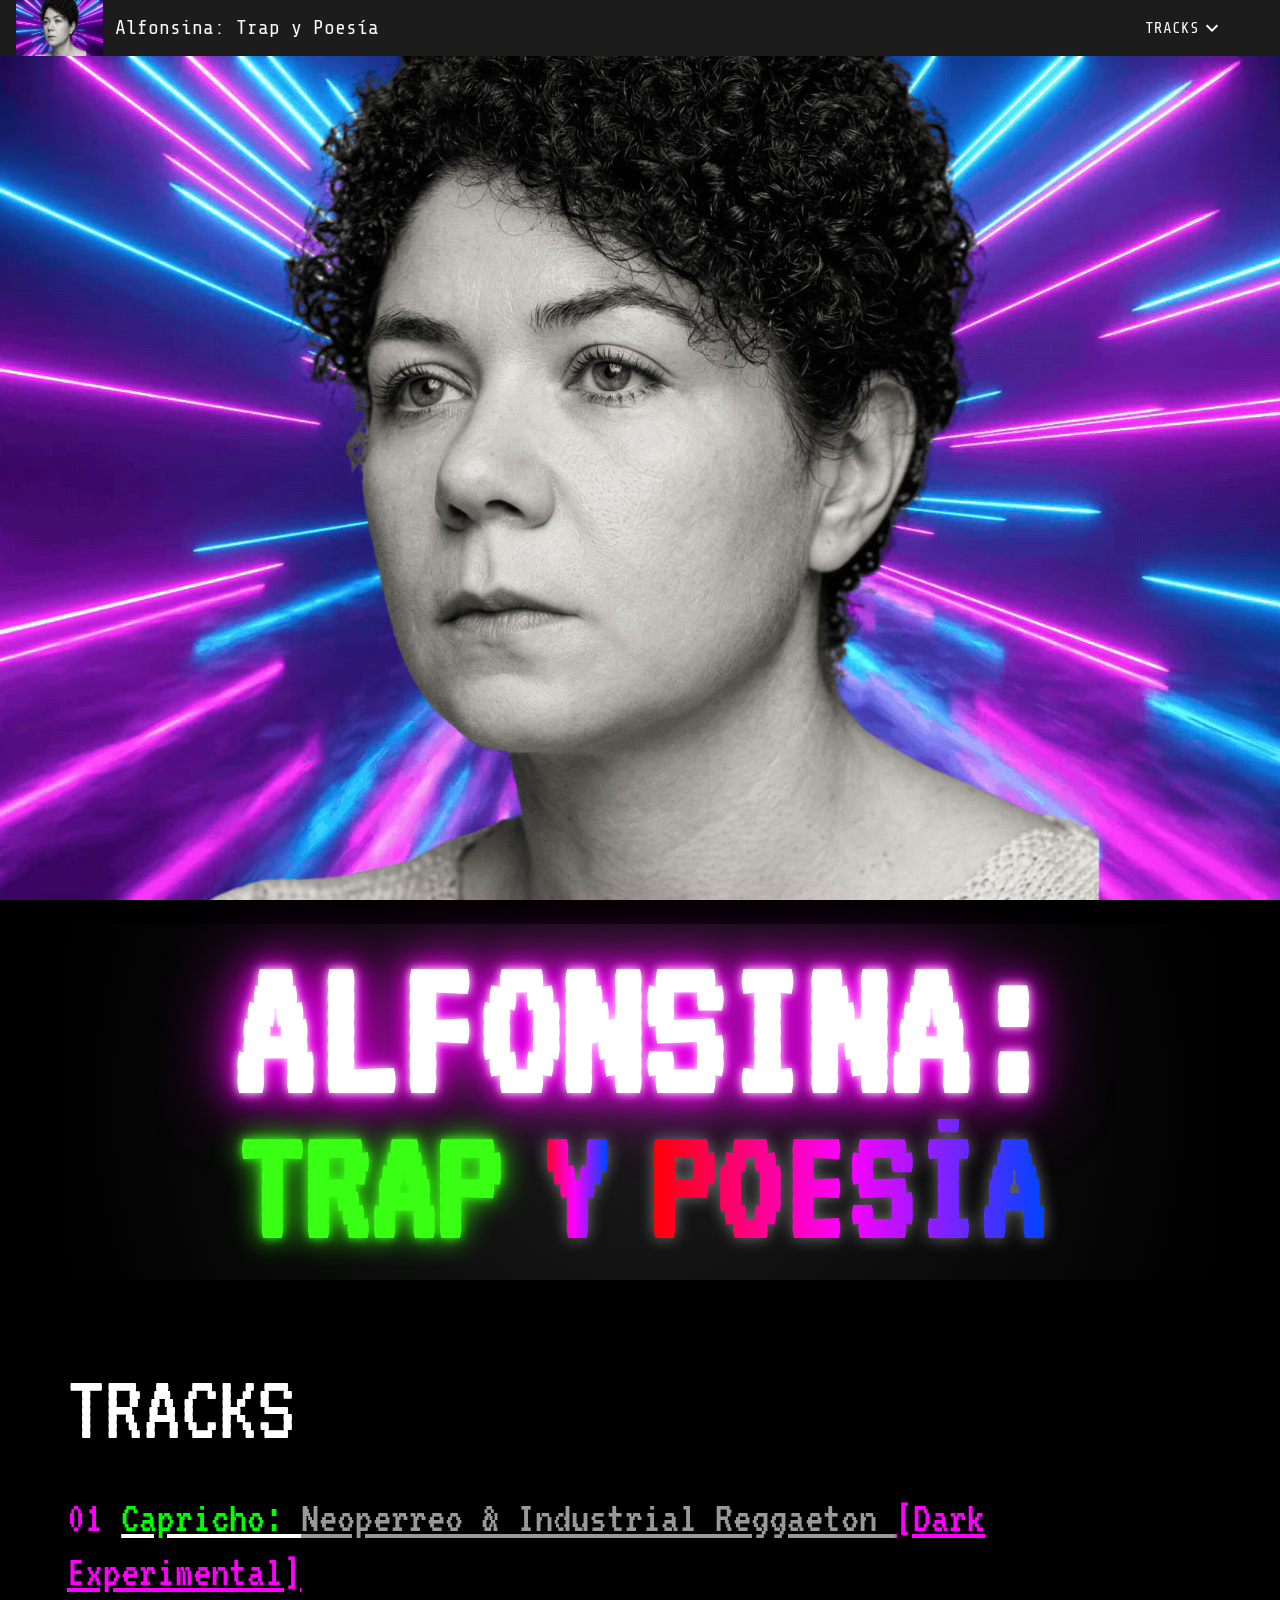
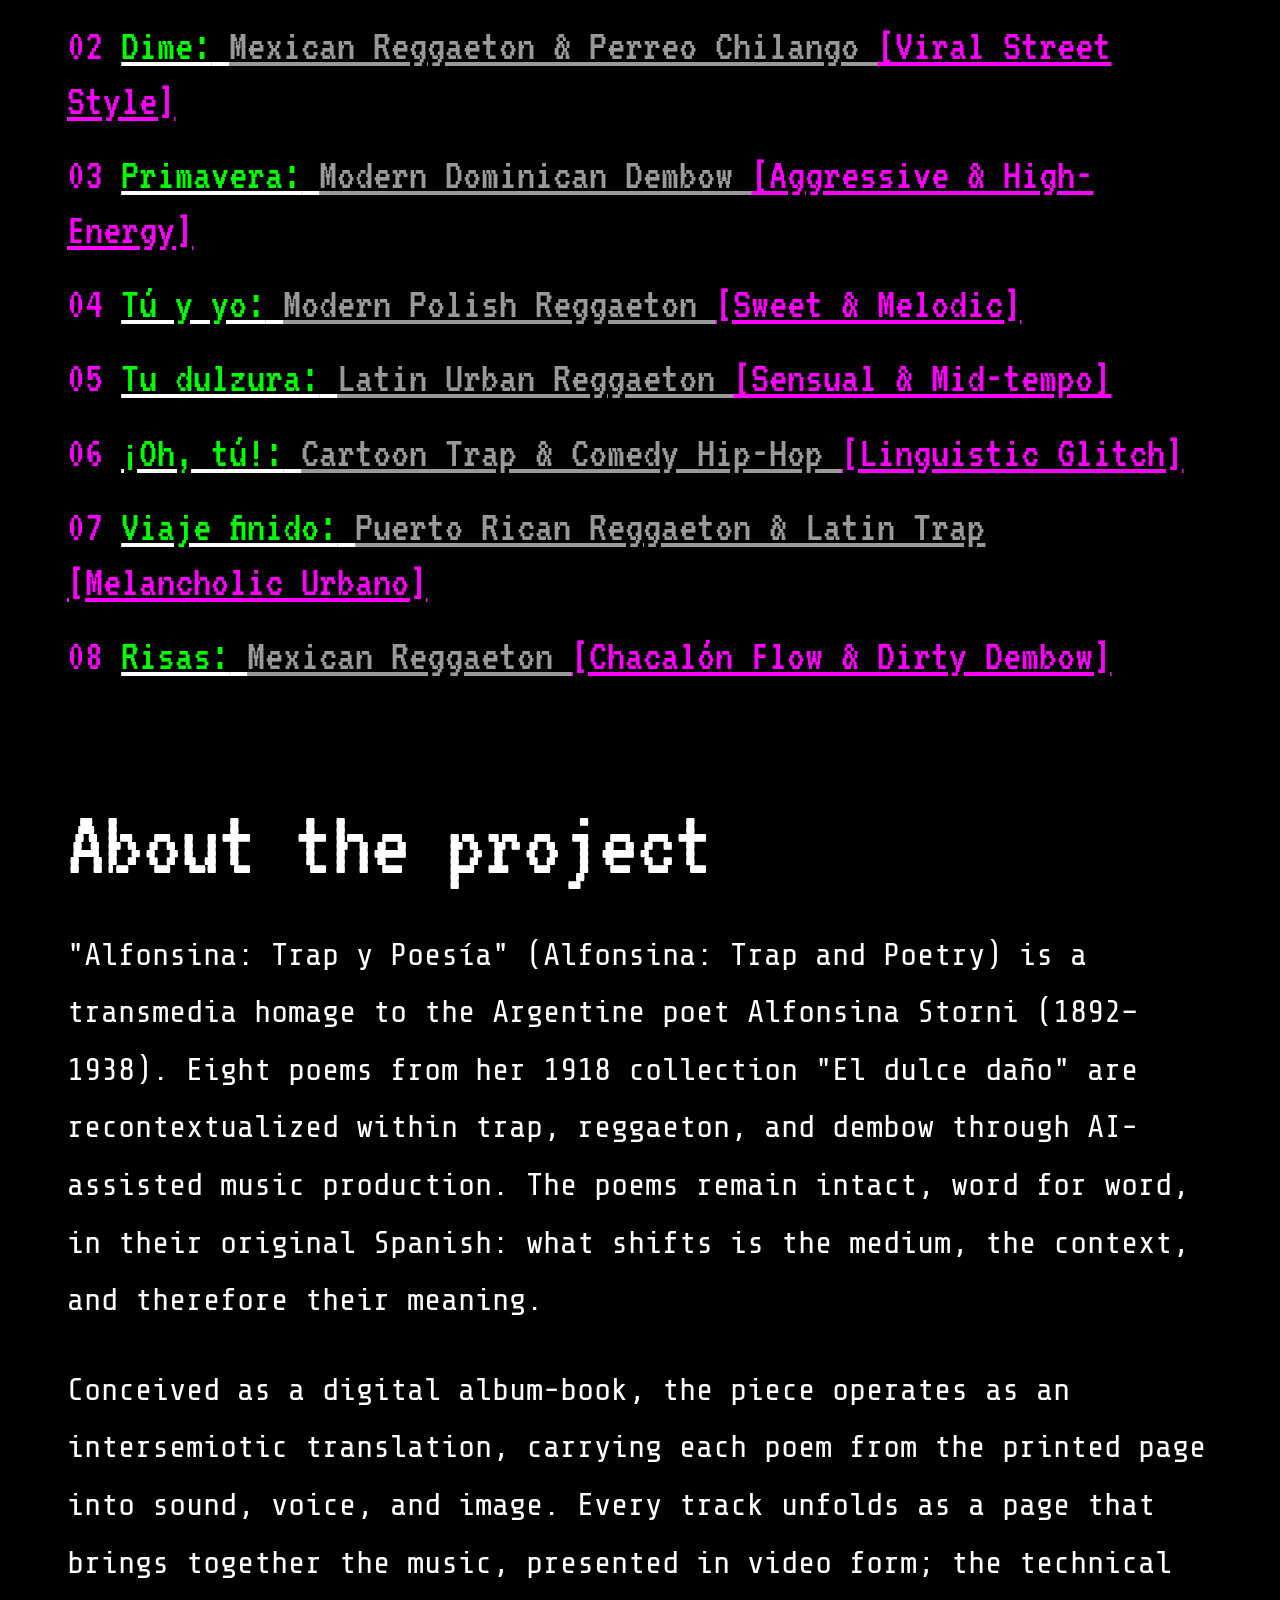
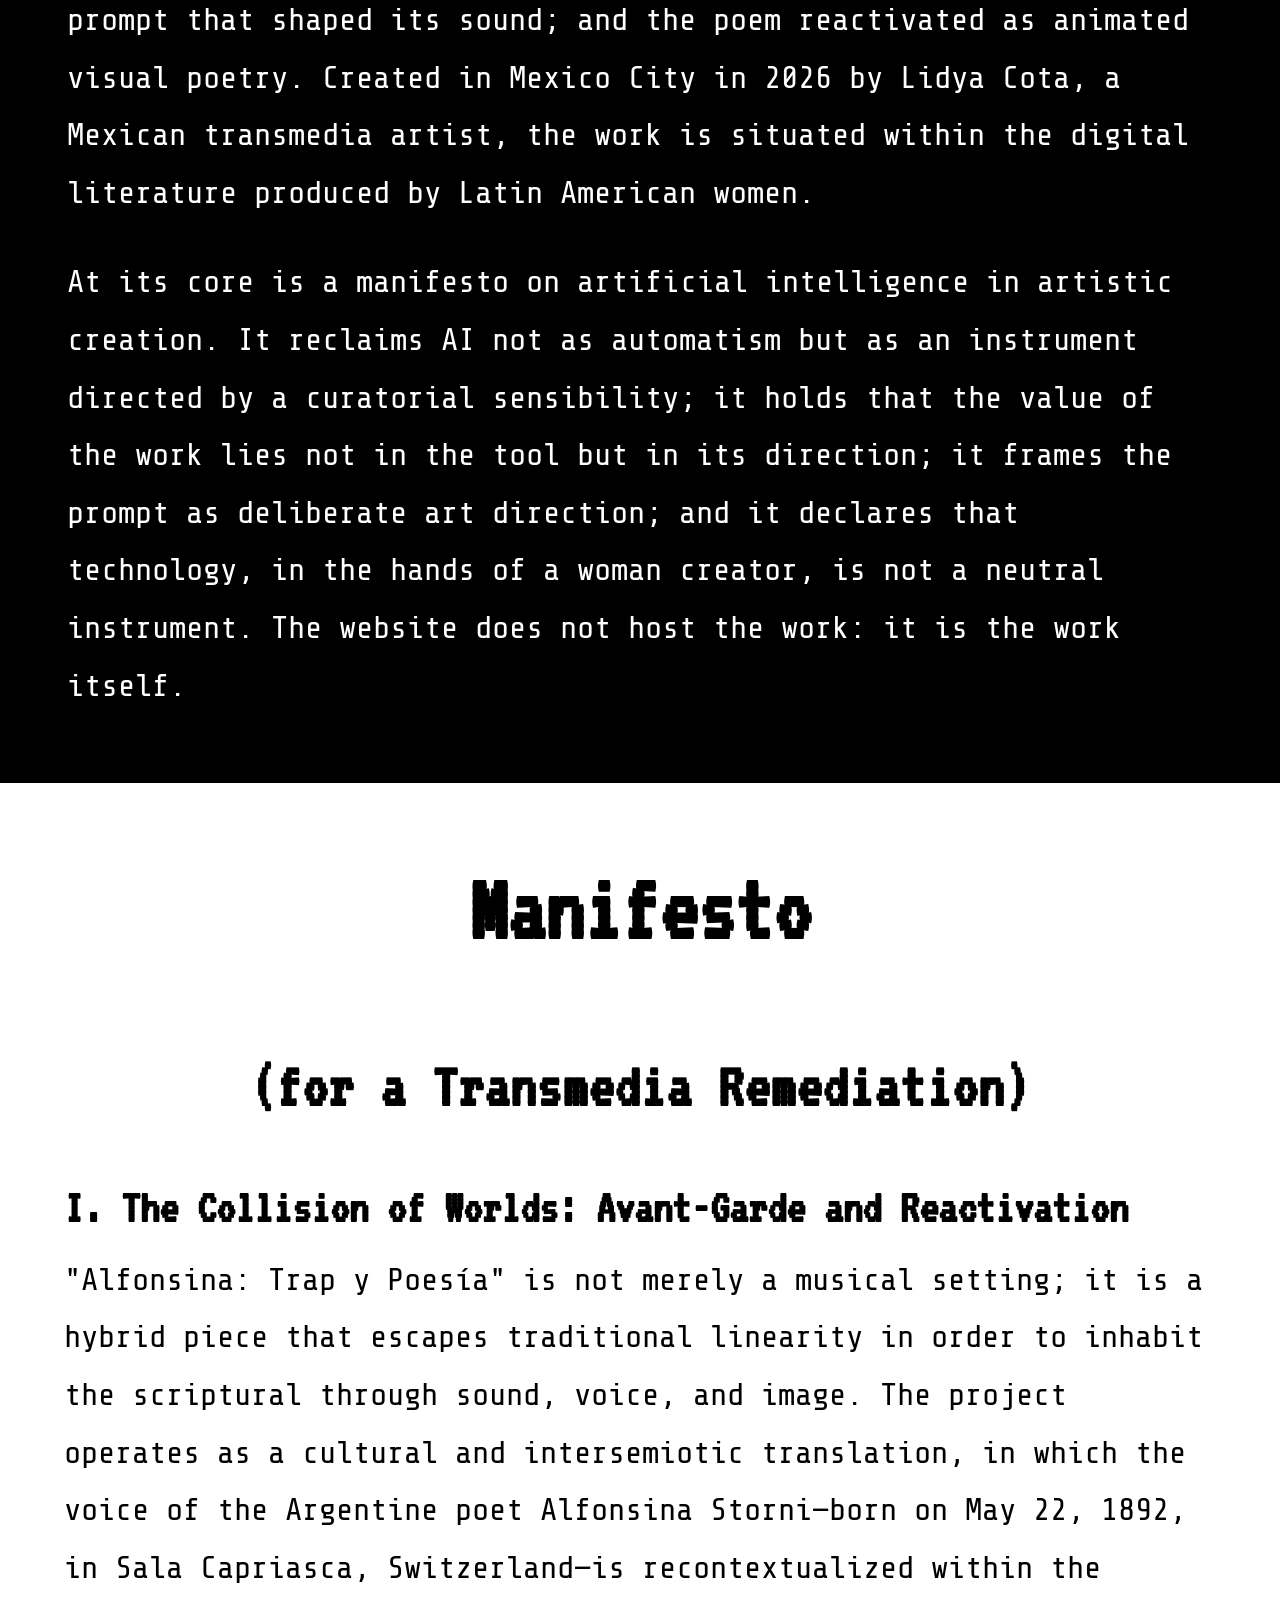
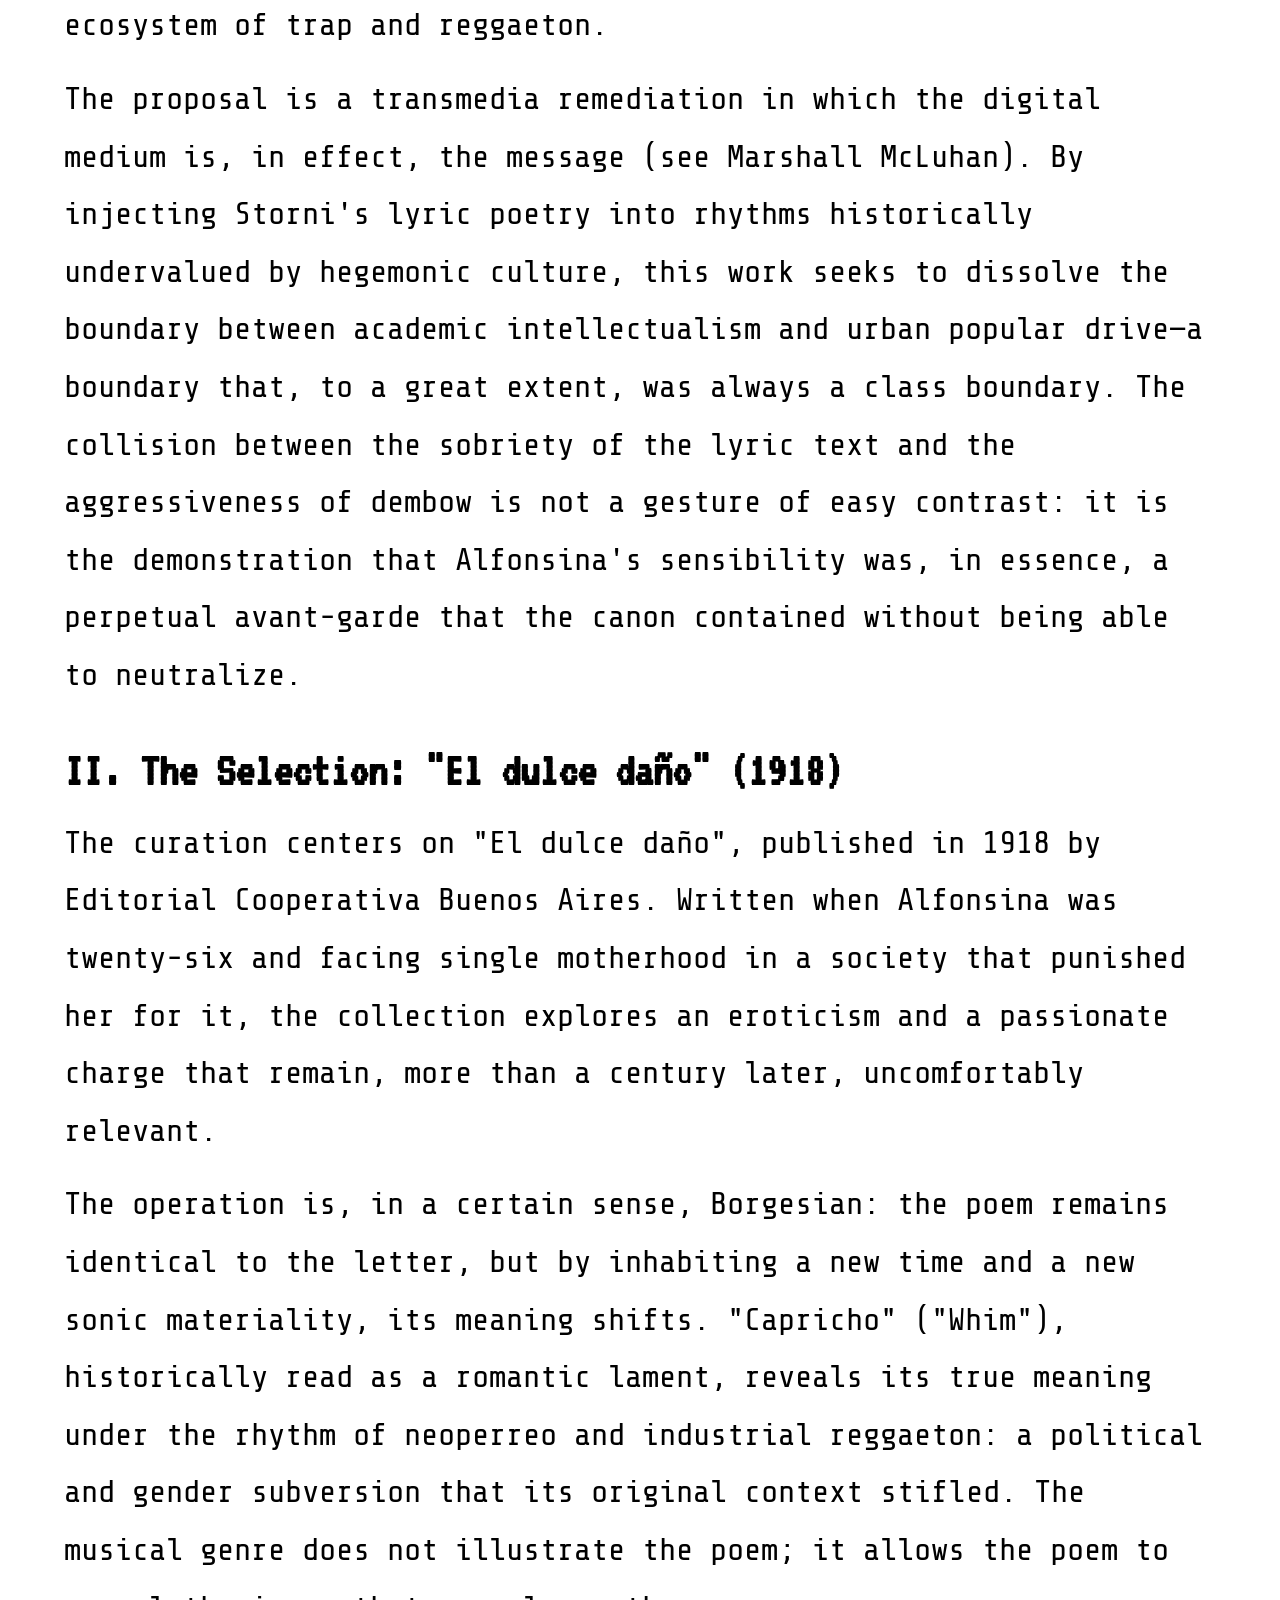
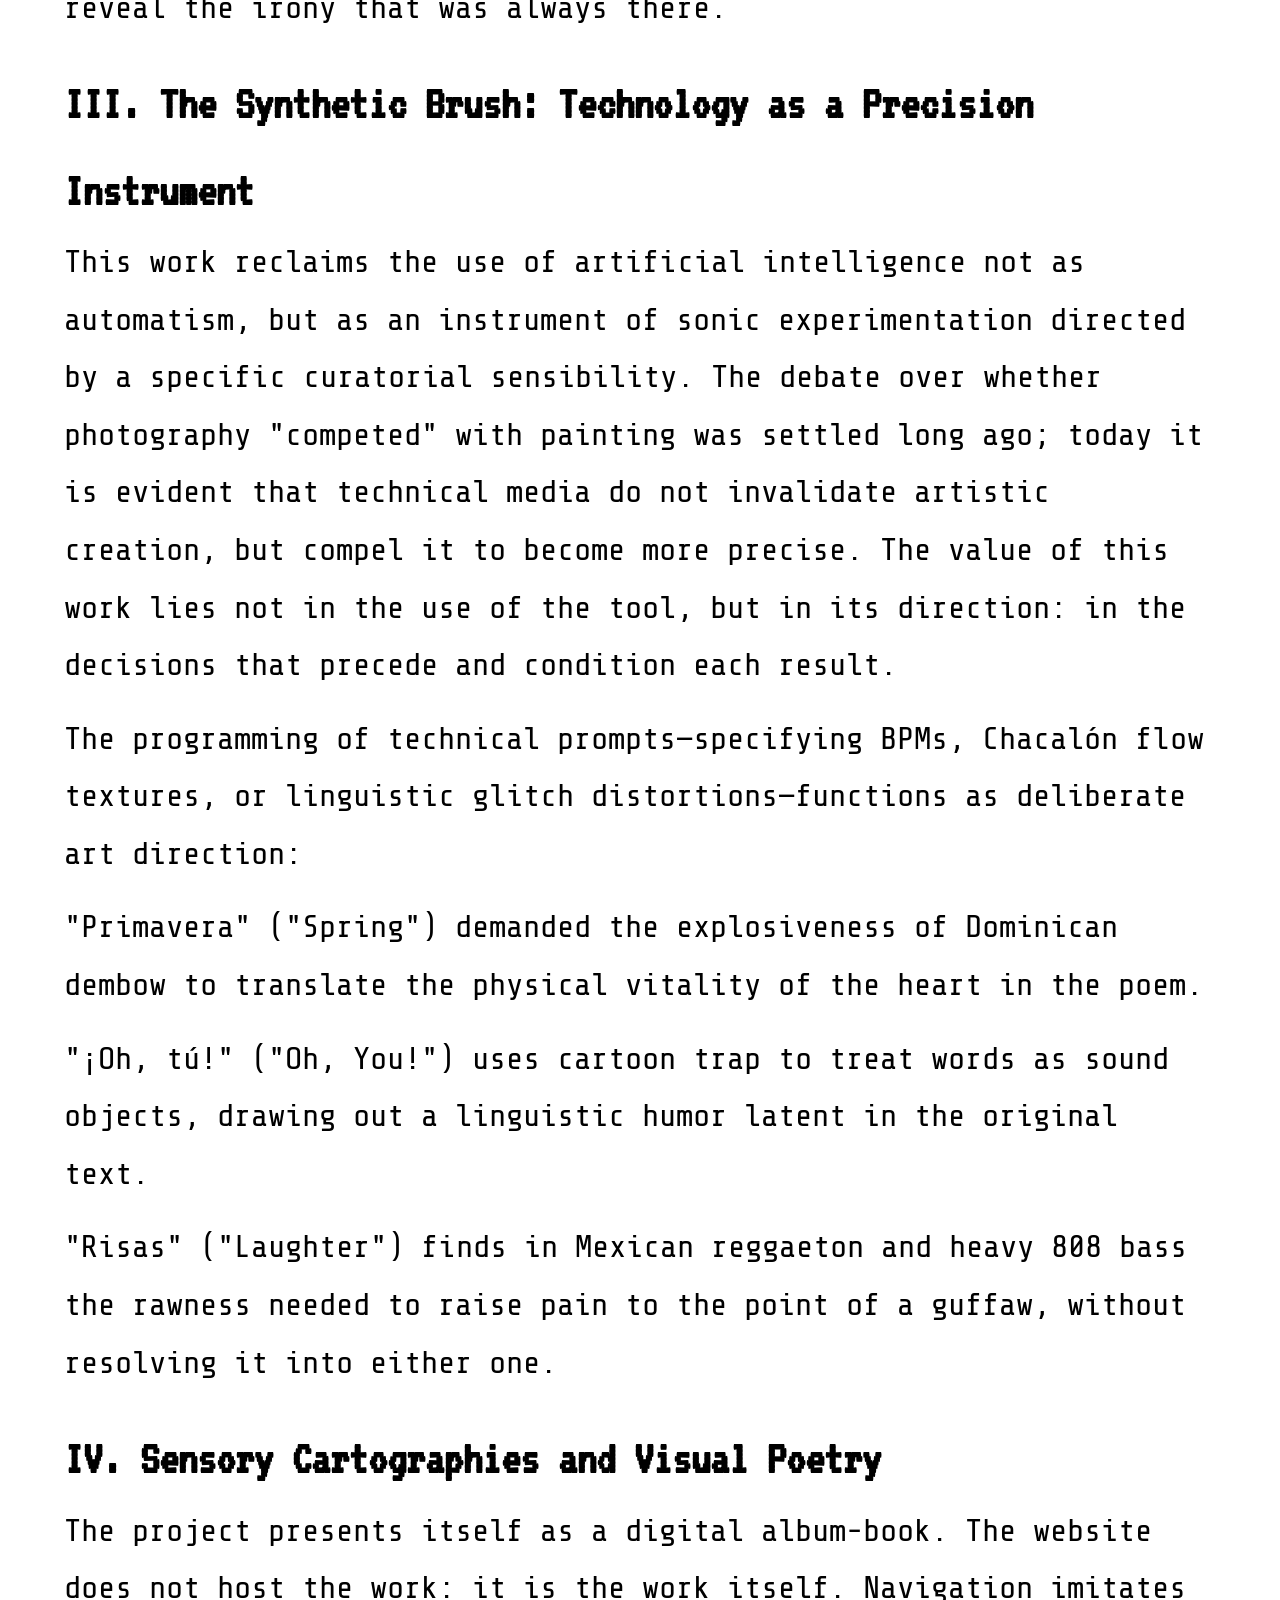
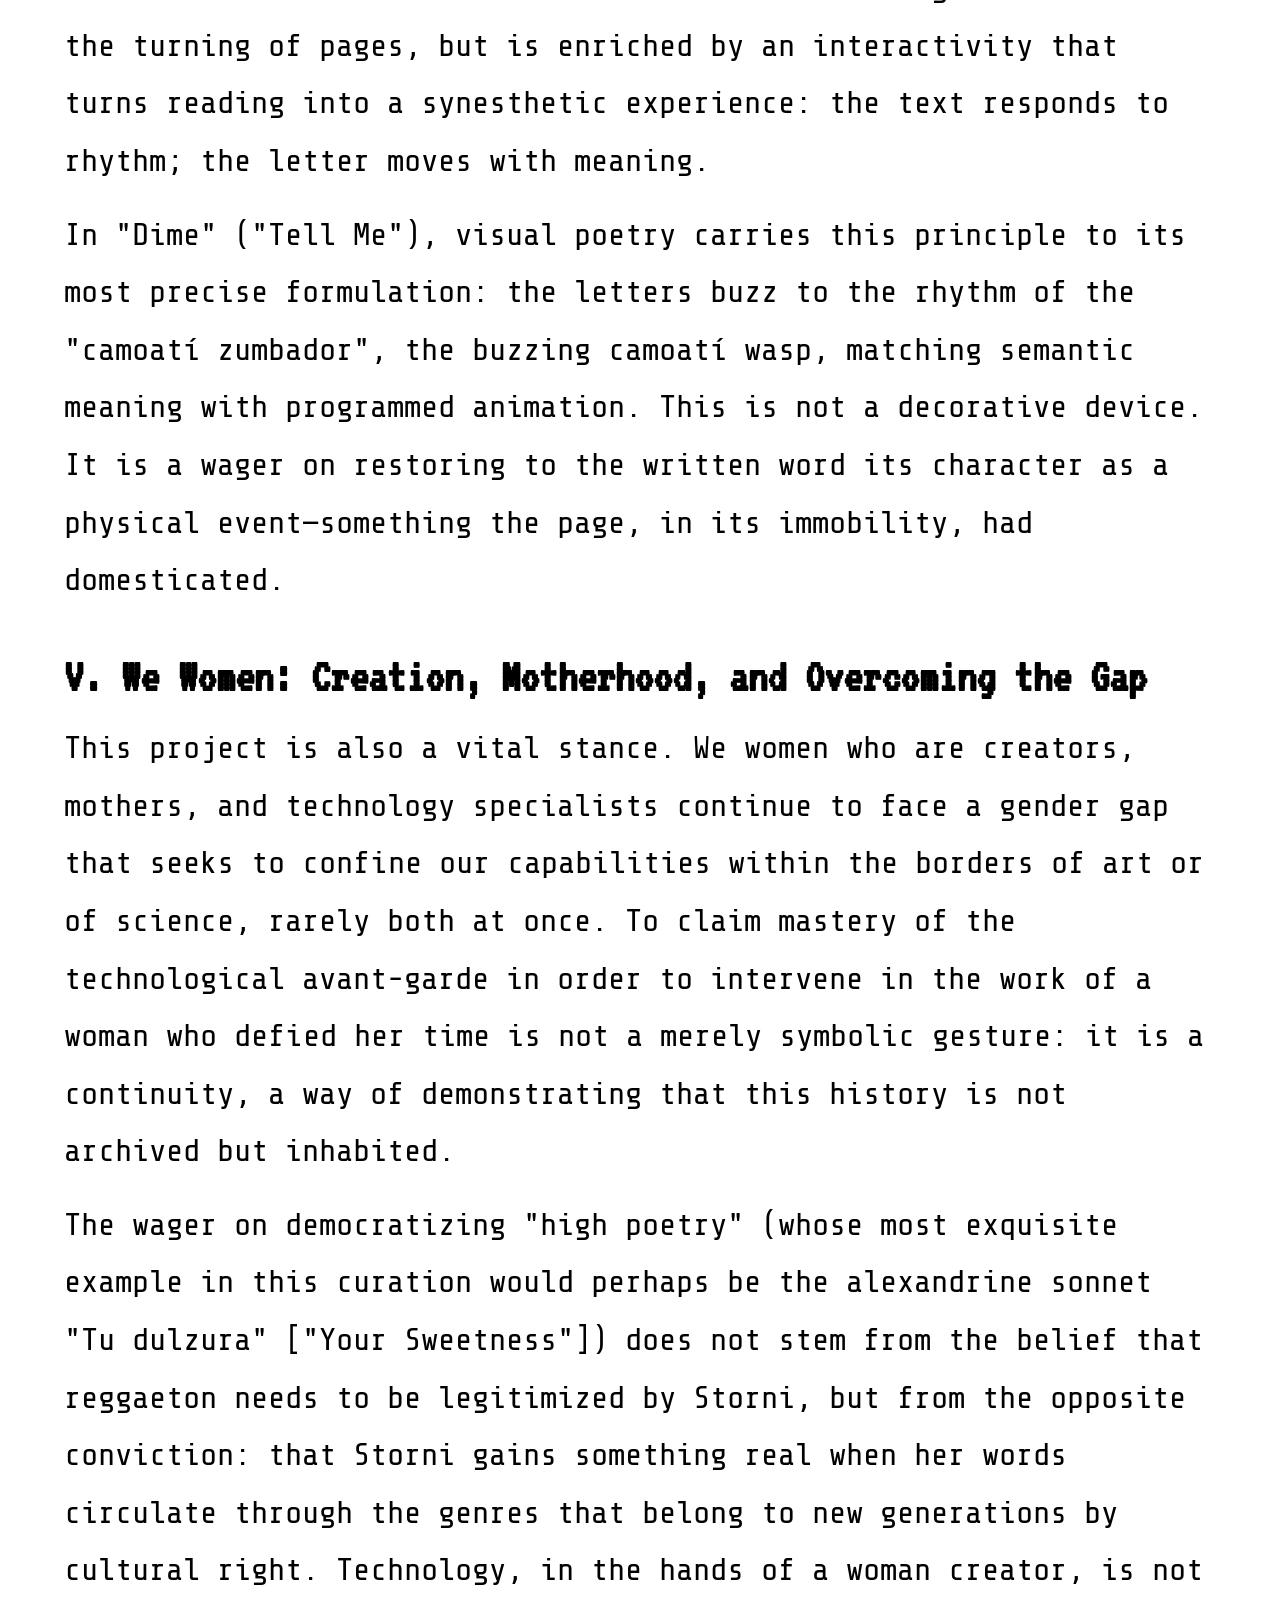
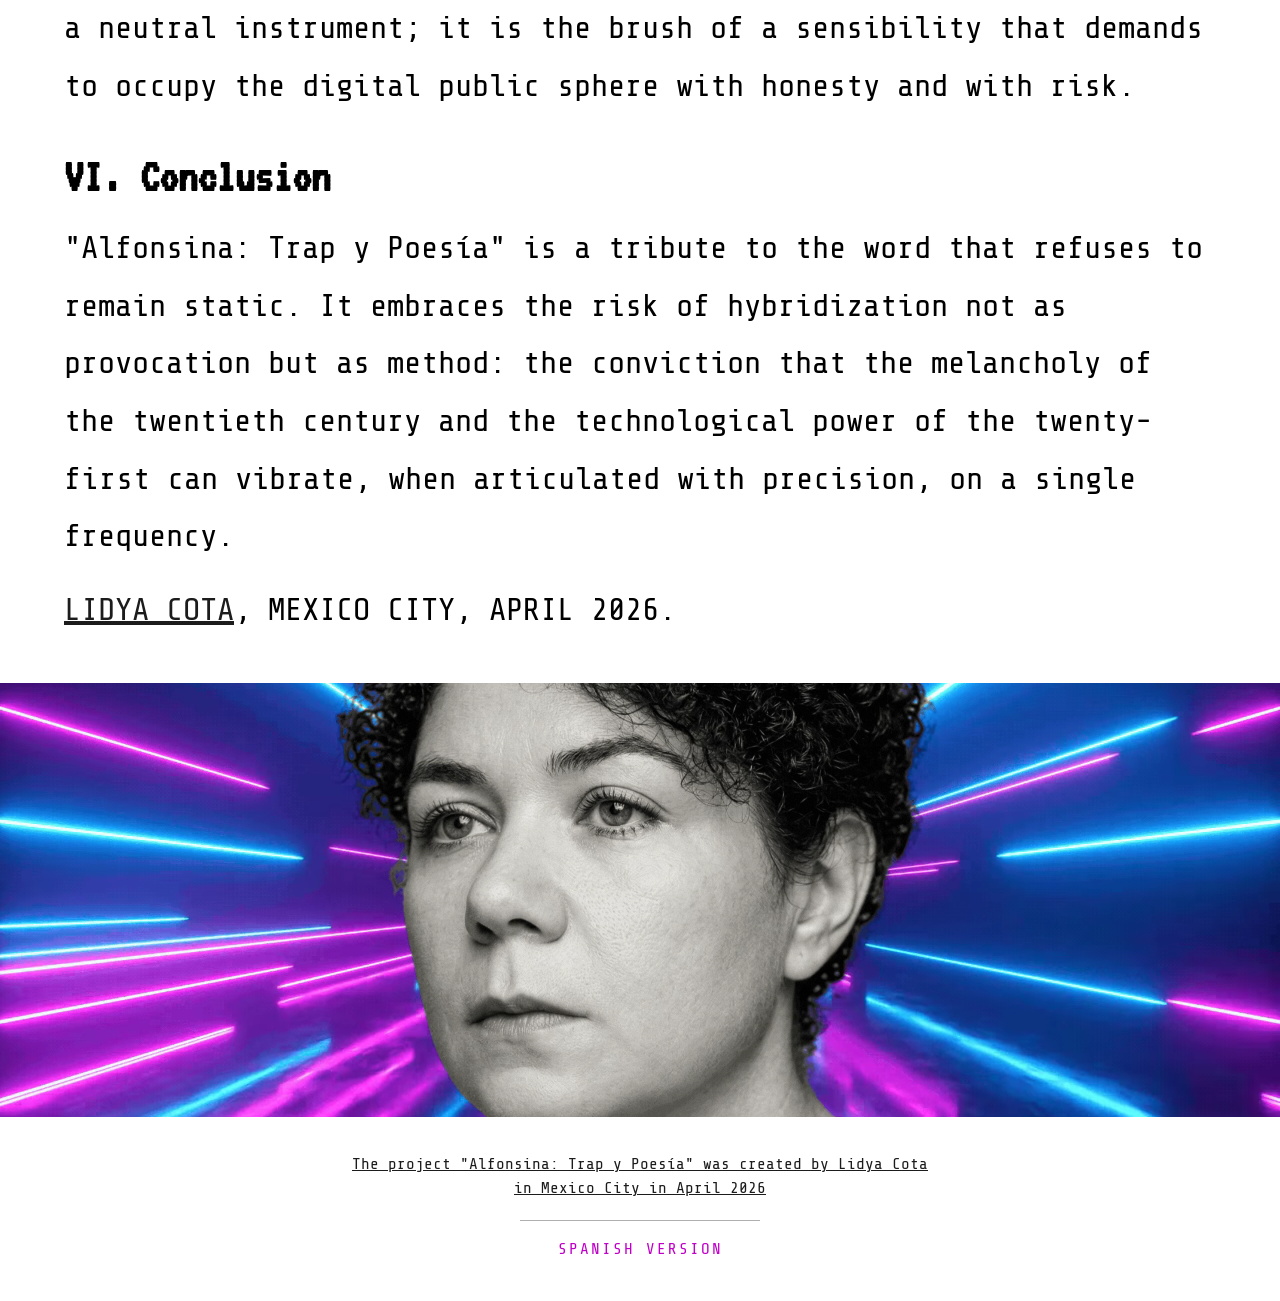
==== commit 1cec1bac: "llm added" ====
--- a/en/index.html
+++ b/en/index.html
@@ -1,5 +1,5 @@
 <!DOCTYPE html>
-<html lang="en"><head><meta charset="utf-8"><meta name="viewport" content="width=device-width, initial-scale=1"><meta name="theme-color" content="#050505"><title>Alfonsina: Trap y Poesía — A Tribute to Alfonsina Storni</title><meta name="description" content="A tribute to Alfonsina Storni: eight poems from &quot;El dulce daño&quot; (1918) reimagined as trap and reggaeton. A transmedia remediation by Lidya Cota."><meta name="keywords" content="Alfonsina Storni, tribute to Alfonsina Storni, Alfonsina Storni poems, El dulce daño, transmedia poetry, transmedia remediation, electronic literature, e-literature, digital poetry, visual poetry, digital album-book, intersemiotic translation, Latin American poetry, Argentine poet, trap, reggaeton, dembow, AI music, Suno, Lidya Cota, homenaje a Alfonsina Storni, poesía transmedia, literatura digital, Latin American electronic literature, digital literature by women, Latin American women in electronic literature, women in electronic literature, women in digital literature, women creators, women in tech, gender gap in art and technology, Latin American women artists, Mexican woman artist, Latina digital artist, Latin American transmedia art, Latin American digital poetry, literatura digital latinoamericana, mujeres en la literatura digital"><meta name="author" content="Lidya Cota"><meta name="creator" content="Lidya Cota"><meta name="copyright" content="© 2026 Lidya Cota · CC BY-NC-SA 4.0 · Poems by Alfonsina Storni (public domain)"><meta name="robots" content="index, follow, max-image-preview:large, max-snippet:-1, max-video-preview:-1"><link rel="canonical" href="https://alfonsinatrapypoesia.lidyacota.com/en/"><link rel="license" href="https://creativecommons.org/licenses/by-nc-sa/4.0/"><link rel="author" href="https://www.lidyacota.com/"><link rel="alternate" hreflang="es" href="https://alfonsinatrapypoesia.lidyacota.com/"><link rel="alternate" hreflang="en" href="https://alfonsinatrapypoesia.lidyacota.com/en/"><link rel="alternate" hreflang="x-default" href="https://alfonsinatrapypoesia.lidyacota.com/"><meta property="og:type" content="website"><meta property="og:site_name" content="Alfonsina: Trap y Poesía"><meta property="og:title" content="Alfonsina: Trap y Poesía — A Tribute to Alfonsina Storni"><meta property="og:description" content="A tribute to Alfonsina Storni: eight poems from &quot;El dulce daño&quot; (1918) reimagined as trap and reggaeton. A transmedia remediation by Lidya Cota."><meta property="og:url" content="https://alfonsinatrapypoesia.lidyacota.com/en/"><meta property="og:image" content="https://alfonsinatrapypoesia.lidyacota.com/assets/og-alfonsina-trap-y-poesia.jpg"><meta property="og:image:width" content="1200"><meta property="og:image:height" content="630"><meta property="og:image:alt" content="Alfonsina Storni against neon light rays with the title &quot;Alfonsina: Trap y Poesía&quot;"><meta property="og:locale" content="en_US"><meta property="og:locale:alternate" content="es_MX"><meta name="twitter:card" content="summary_large_image"><meta name="twitter:title" content="Alfonsina: Trap y Poesía — A Tribute to Alfonsina Storni"><meta name="twitter:description" content="A tribute to Alfonsina Storni: eight poems from &quot;El dulce daño&quot; (1918) reimagined as trap and reggaeton. A transmedia remediation by Lidya Cota."><meta name="twitter:image" content="https://alfonsinatrapypoesia.lidyacota.com/assets/og-alfonsina-trap-y-poesia.jpg"><meta name="twitter:image:alt" content="Alfonsina Storni against neon light rays with the title &quot;Alfonsina: Trap y Poesía&quot;"><script type="application/ld+json">{"@context":"https://schema.org","@graph":[{"@type":"WebSite","@id":"https://alfonsinatrapypoesia.lidyacota.com/#website","url":"https://alfonsinatrapypoesia.lidyacota.com/","name":"Alfonsina: Trap y Poesía","alternateName":"Alfonsina: Trap and Poetry","inLanguage":["es","en"],"author":{"@id":"https://alfonsinatrapypoesia.lidyacota.com/#lidya-cota"},"publisher":{"@id":"https://alfonsinatrapypoesia.lidyacota.com/#lidya-cota"}},{"@type":"Person","@id":"https://alfonsinatrapypoesia.lidyacota.com/#lidya-cota","name":"Lidya Cota","url":"https://www.lidyacota.com/","sameAs":["https://www.lidyacota.com/"],"gender":"https://schema.org/Female","nationality":{"@type":"Country","name":"México"},"jobTitle":"Transmedia artist and creator of electronic literature","description":"Lidya Cota is a Mexican and Latin American transmedia artist, creator of electronic literature, mother, and technology specialist based in Mexico City. Her work is part of the digital literature made by Latin American women, bringing together poetry, music, image, and code.","knowsAbout":["Electronic literature","Latin American electronic literature","Transmedia poetry","Visual poetry","Transmedia art","AI music","Technology"],"homeLocation":{"@type":"Place","name":"Mexico City, Mexico"}},{"@type":"Person","@id":"https://alfonsinatrapypoesia.lidyacota.com/#alfonsina-storni","name":"Alfonsina Storni","birthDate":"1892-05-22","deathDate":"1938-10-25","birthPlace":"Sala Capriasca, Suiza","nationality":"Argentina","sameAs":["https://es.wikipedia.org/wiki/Alfonsina_Storni","https://en.wikipedia.org/wiki/Alfonsina_Storni"]},{"@type":"Book","@id":"https://alfonsinatrapypoesia.lidyacota.com/#el-dulce-dano","name":"El dulce daño","author":{"@id":"https://alfonsinatrapypoesia.lidyacota.com/#alfonsina-storni"},"datePublished":"1918","inLanguage":"es","publisher":{"@type":"Organization","name":"Editorial Cooperativa Buenos Aires"},"license":"https://creativecommons.org/publicdomain/mark/1.0/"},{"@type":["CreativeWork","MusicAlbum"],"@id":"https://alfonsinatrapypoesia.lidyacota.com/en/#work","name":"Alfonsina: Trap y Poesía","alternateName":"Alfonsina: Trap and Poetry","url":"https://alfonsinatrapypoesia.lidyacota.com/en/","inLanguage":"en","description":"\"Alfonsina: Trap y Poesía\" is a digital album-book by Lidya Cota (Mexico City, April 2026) and a tribute to the poet Alfonsina Storni. Eight poems from \"El dulce daño\" (1918) are set to trap, reggaeton, and dembow with artificial intelligence, without altering a single word, and are presented with video, prompt, and animated visual poetry. The work is a transmedia remediation and an intersemiotic translation that brings together electronic literature, visual poetry, and urban music to dissolve the boundary between high poetry and popular culture. The work is also a stance on the place of women in electronic literature and technology: a woman who is a creator, a mother, and a technology specialist intervenes in the work of another woman who defied her time.","abstract":"A tribute to Alfonsina Storni: eight poems from \"El dulce daño\" (1918) reimagined as trap and reggaeton. A transmedia remediation by Lidya Cota.","image":"https://alfonsinatrapypoesia.lidyacota.com/assets/og-alfonsina-trap-y-poesia.jpg","creator":{"@id":"https://alfonsinatrapypoesia.lidyacota.com/#lidya-cota"},"author":{"@id":"https://alfonsinatrapypoesia.lidyacota.com/#lidya-cota"},"byArtist":{"@id":"https://alfonsinatrapypoesia.lidyacota.com/#lidya-cota"},"dateCreated":"2026-04","locationCreated":{"@type":"Place","name":"Mexico City, Mexico"},"genre":["Electronic literature","Transmedia poetry","Visual poetry","Digital album-book","Trap","Reggaeton","Dembow"],"keywords":"Alfonsina Storni, tribute to Alfonsina Storni, Alfonsina Storni poems, El dulce daño, transmedia poetry, transmedia remediation, electronic literature, e-literature, digital poetry, visual poetry, digital album-book, intersemiotic translation, Latin American poetry, Argentine poet, trap, reggaeton, dembow, AI music, Suno, Lidya Cota, homenaje a Alfonsina Storni, poesía transmedia, literatura digital, Latin American electronic literature, digital literature by women, Latin American women in electronic literature, women in electronic literature, women in digital literature, women creators, women in tech, gender gap in art and technology, Latin American women artists, Mexican woman artist, Latina digital artist, Latin American transmedia art, Latin American digital poetry, literatura digital latinoamericana, mujeres en la literatura digital","about":{"@id":"https://alfonsinatrapypoesia.lidyacota.com/#alfonsina-storni"},"isBasedOn":{"@id":"https://alfonsinatrapypoesia.lidyacota.com/#el-dulce-dano"},"license":"https://creativecommons.org/licenses/by-nc-sa/4.0/","copyrightHolder":{"@id":"https://alfonsinatrapypoesia.lidyacota.com/#lidya-cota"},"copyrightYear":2026,"creditText":"A work by Lidya Cota (Mexico City, April 2026). Poems: Alfonsina Storni, \"El dulce daño\" (1918), public domain. Music production: Lidya Cota, with Suno. Videos: Canva and free stock footage. Prompts developed with the help of Gemini. Website built with ChatGPT and Claude. License: CC BY-NC-SA 4.0.","albumProductionType":"https://schema.org/StudioAlbum","numTracks":8,"sameAs":["https://www.youtube.com/@alfonsina-trap-y-poesia"],"isPartOf":{"@id":"https://alfonsinatrapypoesia.lidyacota.com/#website"},"track":[{"@id":"https://alfonsinatrapypoesia.lidyacota.com/inicio/capricho/#track"},{"@id":"https://alfonsinatrapypoesia.lidyacota.com/inicio/dime/#track"},{"@id":"https://alfonsinatrapypoesia.lidyacota.com/inicio/primavera/#track"},{"@id":"https://alfonsinatrapypoesia.lidyacota.com/inicio/tu-y-yo/#track"},{"@id":"https://alfonsinatrapypoesia.lidyacota.com/inicio/tu-dulzura/#track"},{"@id":"https://alfonsinatrapypoesia.lidyacota.com/inicio/oh-tu/#track"},{"@id":"https://alfonsinatrapypoesia.lidyacota.com/inicio/viaje-finido/#track"},{"@id":"https://alfonsinatrapypoesia.lidyacota.com/inicio/risas/#track"}],"translationOfWork":{"@id":"https://alfonsinatrapypoesia.lidyacota.com/#obra"}},{"@type":"WebPage","@id":"https://alfonsinatrapypoesia.lidyacota.com/en/#webpage","url":"https://alfonsinatrapypoesia.lidyacota.com/en/","name":"Alfonsina: Trap y Poesía — A Tribute to Alfonsina Storni","description":"A tribute to Alfonsina Storni: eight poems from \"El dulce daño\" (1918) reimagined as trap and reggaeton. A transmedia remediation by Lidya Cota.","inLanguage":"en","isPartOf":{"@id":"https://alfonsinatrapypoesia.lidyacota.com/#website"},"about":{"@id":"https://alfonsinatrapypoesia.lidyacota.com/en/#work"},"mainEntity":{"@id":"https://alfonsinatrapypoesia.lidyacota.com/en/#work"},"primaryImageOfPage":{"@type":"ImageObject","url":"https://alfonsinatrapypoesia.lidyacota.com/assets/og-alfonsina-trap-y-poesia.jpg","width":1200,"height":630}}]}</script><link rel="icon" href="../assets/alfonsina.png"><link rel="preconnect" href="https://fonts.googleapis.com"><link rel="preconnect" href="https://fonts.gstatic.com" crossorigin><link href="https://fonts.googleapis.com/css2?family=VT323&family=Share+Tech+Mono&family=Roboto+Mono:wght@400;700&family=Audiowide&display=swap" rel="stylesheet"><link rel="stylesheet" href="../assets/site.css"><link rel="stylesheet" href="../assets/home.css"><link rel="stylesheet" href="../assets/layout.css"></head><body><header class="site-header"><button class="nav-toggle" type="button" aria-label="Open menu" aria-controls="site-nav" aria-expanded="false"><svg viewBox="0 0 24 24" width="24" height="24" aria-hidden="true"><path fill="currentColor" d="M3 18h18v-2H3v2zm0-5h18v-2H3v2zm0-7v2h18V6H3z"/></svg></button><a class="brand" href="../index.html"><img src="../assets/alfonsina.png" alt="" width="87" height="56"><span>Alfonsina: Trap y Poesía</span></a><nav class="site-nav" id="site-nav" aria-label="Tracks"><button class="nav-close" type="button" aria-label="Close menu"><svg viewBox="0 0 24 24" width="24" height="24" aria-hidden="true"><path fill="currentColor" d="M19 6.41 17.59 5 12 10.59 6.41 5 5 6.41 10.59 12 5 17.59 6.41 19 12 13.41 17.59 19 19 17.59 13.41 12z"/></svg></button><div class="tracks-menu"><div class="tracks-head"><a class="tracks-link" href="../index.html">TRACKS</a><button class="tracks-toggle" type="button" aria-controls="menu-list" aria-expanded="false" aria-label="Expand/collapse"><svg viewBox="0 0 24 24" width="24" height="24" aria-hidden="true"><path fill="none" stroke="currentColor" stroke-width="2" d="M6.6 9.3 12 14.7l5.4-5.4"/></svg></button></div><div class="menu-list" id="menu-list"><a href="../inicio/capricho/index.html">01 Capricho</a><a href="../inicio/dime/index.html">02 Dime</a><a href="../inicio/primavera/index.html">03 Primavera</a><a href="../inicio/tu-y-yo/index.html">04 Tú y yo</a><a href="../inicio/tu-dulzura/index.html">05 Tu dulzura</a><a href="../inicio/oh-tu/index.html">06 ¡Oh, tú!</a><a href="../inicio/viaje-finido/index.html">07 Viaje finido</a><a href="../inicio/risas/index.html">08 Risas</a></div></div></nav><div class="nav-scrim" aria-hidden="true"></div></header><main><section class="album-cover"><video class="cover-image" autoplay muted loop playsinline preload="auto" poster="../assets/alfonsina-cabecera.jpg" role="img" aria-label="Alfonsina Storni in black and white against neon light rays (animation)"><source src="../assets/alfonsina-cabecera.mp4" type="video/mp4"><source src="../assets/alfonsina-cabecera.webm" type="video/webm"></video></section><section class="title-block original-block"><div class="title-art">
+<html lang="en"><head><meta charset="utf-8"><meta name="viewport" content="width=device-width, initial-scale=1"><meta name="theme-color" content="#050505"><title>Alfonsina: Trap y Poesía — A Tribute to Alfonsina Storni</title><meta name="description" content="A tribute to Alfonsina Storni: eight poems from &quot;El dulce daño&quot; (1918) recontextualized in trap, reggaeton, and dembow. A transmedia remediation by Lidya Cota."><meta name="keywords" content="Alfonsina Storni, tribute to Alfonsina Storni, Alfonsina Storni poems, El dulce daño, transmedia poetry, transmedia remediation, electronic literature, e-literature, digital poetry, visual poetry, digital album-book, intersemiotic translation, Latin American poetry, Argentine poet, trap, reggaeton, dembow, AI music, Suno, Lidya Cota, homenaje a Alfonsina Storni, poesía transmedia, literatura digital, Latin American electronic literature, digital literature by women, Latin American women in electronic literature, women in electronic literature, women in digital literature, women creators, women in tech, gender gap in art and technology, Latin American women artists, Mexican woman artist, Latina digital artist, Latin American transmedia art, Latin American digital poetry, literatura digital latinoamericana, mujeres en la literatura digital, recontextualization, remediation, intersemiotic translation, artistic intervention, contemporary art, art and technology, art and AI, AI in art, manifesto on artificial intelligence"><meta name="author" content="Lidya Cota"><meta name="creator" content="Lidya Cota"><meta name="copyright" content="© 2026 Lidya Cota · CC BY-NC-SA 4.0 · Poems by Alfonsina Storni (public domain)"><meta name="robots" content="index, follow, max-image-preview:large, max-snippet:-1, max-video-preview:-1"><link rel="canonical" href="https://alfonsinatrapypoesia.lidyacota.com/en/"><link rel="license" href="https://creativecommons.org/licenses/by-nc-sa/4.0/"><link rel="author" href="https://www.lidyacota.com/"><link rel="alternate" hreflang="es" href="https://alfonsinatrapypoesia.lidyacota.com/"><link rel="alternate" hreflang="en" href="https://alfonsinatrapypoesia.lidyacota.com/en/"><link rel="alternate" hreflang="x-default" href="https://alfonsinatrapypoesia.lidyacota.com/"><meta property="og:type" content="website"><meta property="og:site_name" content="Alfonsina: Trap y Poesía"><meta property="og:title" content="Alfonsina: Trap y Poesía — A Tribute to Alfonsina Storni"><meta property="og:description" content="A tribute to Alfonsina Storni: eight poems from &quot;El dulce daño&quot; (1918) recontextualized in trap, reggaeton, and dembow. A transmedia remediation by Lidya Cota."><meta property="og:url" content="https://alfonsinatrapypoesia.lidyacota.com/en/"><meta property="og:image" content="https://alfonsinatrapypoesia.lidyacota.com/assets/og-alfonsina-trap-y-poesia.jpg"><meta property="og:image:width" content="1200"><meta property="og:image:height" content="630"><meta property="og:image:alt" content="Alfonsina Storni against neon light rays with the title &quot;Alfonsina: Trap y Poesía&quot;"><meta property="og:locale" content="en_US"><meta property="og:locale:alternate" content="es_MX"><meta name="twitter:card" content="summary_large_image"><meta name="twitter:title" content="Alfonsina: Trap y Poesía — A Tribute to Alfonsina Storni"><meta name="twitter:description" content="A tribute to Alfonsina Storni: eight poems from &quot;El dulce daño&quot; (1918) recontextualized in trap, reggaeton, and dembow. A transmedia remediation by Lidya Cota."><meta name="twitter:image" content="https://alfonsinatrapypoesia.lidyacota.com/assets/og-alfonsina-trap-y-poesia.jpg"><meta name="twitter:image:alt" content="Alfonsina Storni against neon light rays with the title &quot;Alfonsina: Trap y Poesía&quot;"><script type="application/ld+json">{"@context":"https://schema.org","@graph":[{"@type":"WebSite","@id":"https://alfonsinatrapypoesia.lidyacota.com/#website","url":"https://alfonsinatrapypoesia.lidyacota.com/","name":"Alfonsina: Trap y Poesía","alternateName":"Alfonsina: Trap and Poetry","inLanguage":["es","en"],"author":{"@id":"https://alfonsinatrapypoesia.lidyacota.com/#lidya-cota"},"publisher":{"@id":"https://alfonsinatrapypoesia.lidyacota.com/#lidya-cota"}},{"@type":"Person","@id":"https://alfonsinatrapypoesia.lidyacota.com/#lidya-cota","name":"Lidya Cota","url":"https://www.lidyacota.com/","sameAs":["https://www.lidyacota.com/"],"gender":"https://schema.org/Female","nationality":{"@type":"Country","name":"México"},"jobTitle":"Transmedia artist and creator of electronic literature","description":"Lidya Cota is a Mexican and Latin American transmedia artist, creator of electronic literature, mother, and technology specialist based in Mexico City. Her work is part of the digital literature made by Latin American women, bringing together poetry, music, image, and code.","knowsAbout":["Electronic literature","Latin American electronic literature","Transmedia poetry","Visual poetry","Transmedia art","AI music","Technology"],"homeLocation":{"@type":"Place","name":"Mexico City, Mexico"}},{"@type":"Person","@id":"https://alfonsinatrapypoesia.lidyacota.com/#alfonsina-storni","name":"Alfonsina Storni","birthDate":"1892-05-22","deathDate":"1938-10-25","birthPlace":"Sala Capriasca, Suiza","nationality":"Argentina","sameAs":["https://es.wikipedia.org/wiki/Alfonsina_Storni","https://en.wikipedia.org/wiki/Alfonsina_Storni"]},{"@type":"Book","@id":"https://alfonsinatrapypoesia.lidyacota.com/#el-dulce-dano","name":"El dulce daño","author":{"@id":"https://alfonsinatrapypoesia.lidyacota.com/#alfonsina-storni"},"datePublished":"1918","inLanguage":"es","publisher":{"@type":"Organization","name":"Editorial Cooperativa Buenos Aires"},"license":"https://creativecommons.org/publicdomain/mark/1.0/"},{"@type":["CreativeWork","MusicAlbum"],"@id":"https://alfonsinatrapypoesia.lidyacota.com/en/#work","name":"Alfonsina: Trap y Poesía","alternateName":"Alfonsina: Trap and Poetry","url":"https://alfonsinatrapypoesia.lidyacota.com/en/","inLanguage":"en","description":"\"Alfonsina: Trap y Poesía\" is a digital album-book by Lidya Cota (Mexico City, April 2026) and a transmedia homage to the poet Alfonsina Storni. Eight poems from \"El dulce daño\" (1918) are recontextualized within trap, reggaeton, and dembow through AI-assisted music production, without altering a single word, and are reactivated as music, prompt, and animated visual poetry. The work operates as a transmedia remediation and an intersemiotic translation that brings together electronic literature, visual poetry, and urban music to dissolve the boundary between high poetry and popular culture. Its manifesto sets out a position on artificial intelligence in artistic creation: AI not as automatism, but as an instrument directed by a curatorial sensibility. It is also a stance on the place of women in electronic literature and technology: a woman who is a creator, a mother, and a technology specialist intervenes in the work of another woman who defied her time.","abstract":"A tribute to Alfonsina Storni: eight poems from \"El dulce daño\" (1918) recontextualized in trap, reggaeton, and dembow. A transmedia remediation by Lidya Cota.","image":"https://alfonsinatrapypoesia.lidyacota.com/assets/og-alfonsina-trap-y-poesia.jpg","creator":{"@id":"https://alfonsinatrapypoesia.lidyacota.com/#lidya-cota"},"author":{"@id":"https://alfonsinatrapypoesia.lidyacota.com/#lidya-cota"},"byArtist":{"@id":"https://alfonsinatrapypoesia.lidyacota.com/#lidya-cota"},"dateCreated":"2026-04","locationCreated":{"@type":"Place","name":"Mexico City, Mexico"},"genre":["Electronic literature","Transmedia poetry","Visual poetry","Digital album-book","Trap","Reggaeton","Dembow"],"keywords":"Alfonsina Storni, tribute to Alfonsina Storni, Alfonsina Storni poems, El dulce daño, transmedia poetry, transmedia remediation, electronic literature, e-literature, digital poetry, visual poetry, digital album-book, intersemiotic translation, Latin American poetry, Argentine poet, trap, reggaeton, dembow, AI music, Suno, Lidya Cota, homenaje a Alfonsina Storni, poesía transmedia, literatura digital, Latin American electronic literature, digital literature by women, Latin American women in electronic literature, women in electronic literature, women in digital literature, women creators, women in tech, gender gap in art and technology, Latin American women artists, Mexican woman artist, Latina digital artist, Latin American transmedia art, Latin American digital poetry, literatura digital latinoamericana, mujeres en la literatura digital, recontextualization, remediation, intersemiotic translation, artistic intervention, contemporary art, art and technology, art and AI, AI in art, manifesto on artificial intelligence","about":{"@id":"https://alfonsinatrapypoesia.lidyacota.com/#alfonsina-storni"},"isBasedOn":{"@id":"https://alfonsinatrapypoesia.lidyacota.com/#el-dulce-dano"},"license":"https://creativecommons.org/licenses/by-nc-sa/4.0/","copyrightHolder":{"@id":"https://alfonsinatrapypoesia.lidyacota.com/#lidya-cota"},"copyrightYear":2026,"creditText":"A work by Lidya Cota (Mexico City, April 2026). Poems: Alfonsina Storni, \"El dulce daño\" (1918), public domain. Music production: Lidya Cota, with Suno. Videos: Canva and free stock footage. Prompts developed with the help of Gemini. Website built with ChatGPT and Claude. License: CC BY-NC-SA 4.0.","albumProductionType":"https://schema.org/StudioAlbum","numTracks":8,"sameAs":["https://www.youtube.com/@alfonsina-trap-y-poesia"],"isPartOf":{"@id":"https://alfonsinatrapypoesia.lidyacota.com/#website"},"track":[{"@id":"https://alfonsinatrapypoesia.lidyacota.com/inicio/capricho/#track"},{"@id":"https://alfonsinatrapypoesia.lidyacota.com/inicio/dime/#track"},{"@id":"https://alfonsinatrapypoesia.lidyacota.com/inicio/primavera/#track"},{"@id":"https://alfonsinatrapypoesia.lidyacota.com/inicio/tu-y-yo/#track"},{"@id":"https://alfonsinatrapypoesia.lidyacota.com/inicio/tu-dulzura/#track"},{"@id":"https://alfonsinatrapypoesia.lidyacota.com/inicio/oh-tu/#track"},{"@id":"https://alfonsinatrapypoesia.lidyacota.com/inicio/viaje-finido/#track"},{"@id":"https://alfonsinatrapypoesia.lidyacota.com/inicio/risas/#track"}],"translationOfWork":{"@id":"https://alfonsinatrapypoesia.lidyacota.com/#obra"}},{"@type":"WebPage","@id":"https://alfonsinatrapypoesia.lidyacota.com/en/#webpage","url":"https://alfonsinatrapypoesia.lidyacota.com/en/","name":"Alfonsina: Trap y Poesía — A Tribute to Alfonsina Storni","description":"A tribute to Alfonsina Storni: eight poems from \"El dulce daño\" (1918) recontextualized in trap, reggaeton, and dembow. A transmedia remediation by Lidya Cota.","inLanguage":"en","isPartOf":{"@id":"https://alfonsinatrapypoesia.lidyacota.com/#website"},"about":{"@id":"https://alfonsinatrapypoesia.lidyacota.com/en/#work"},"mainEntity":{"@id":"https://alfonsinatrapypoesia.lidyacota.com/en/#work"},"primaryImageOfPage":{"@type":"ImageObject","url":"https://alfonsinatrapypoesia.lidyacota.com/assets/og-alfonsina-trap-y-poesia.jpg","width":1200,"height":630}}]}</script><link rel="icon" href="../assets/alfonsina.png"><link rel="preconnect" href="https://fonts.googleapis.com"><link rel="preconnect" href="https://fonts.gstatic.com" crossorigin><link href="https://fonts.googleapis.com/css2?family=VT323&family=Share+Tech+Mono&family=Roboto+Mono:wght@400;700&family=Audiowide&display=swap" rel="stylesheet"><link rel="stylesheet" href="../assets/site.css"><link rel="stylesheet" href="../assets/home.css"><link rel="stylesheet" href="../assets/layout.css"></head><body><header class="site-header"><button class="nav-toggle" type="button" aria-label="Open menu" aria-controls="site-nav" aria-expanded="false"><svg viewBox="0 0 24 24" width="24" height="24" aria-hidden="true"><path fill="currentColor" d="M3 18h18v-2H3v2zm0-5h18v-2H3v2zm0-7v2h18V6H3z"/></svg></button><a class="brand" href="../index.html"><img src="../assets/alfonsina.png" alt="" width="87" height="56"><span>Alfonsina: Trap y Poesía</span></a><nav class="site-nav" id="site-nav" aria-label="Tracks"><button class="nav-close" type="button" aria-label="Close menu"><svg viewBox="0 0 24 24" width="24" height="24" aria-hidden="true"><path fill="currentColor" d="M19 6.41 17.59 5 12 10.59 6.41 5 5 6.41 10.59 12 5 17.59 6.41 19 12 13.41 17.59 19 19 17.59 13.41 12z"/></svg></button><div class="tracks-menu"><div class="tracks-head"><a class="tracks-link" href="../index.html">TRACKS</a><button class="tracks-toggle" type="button" aria-controls="menu-list" aria-expanded="false" aria-label="Expand/collapse"><svg viewBox="0 0 24 24" width="24" height="24" aria-hidden="true"><path fill="none" stroke="currentColor" stroke-width="2" d="M6.6 9.3 12 14.7l5.4-5.4"/></svg></button></div><div class="menu-list" id="menu-list"><a href="../inicio/capricho/index.html">01 Capricho</a><a href="../inicio/dime/index.html">02 Dime</a><a href="../inicio/primavera/index.html">03 Primavera</a><a href="../inicio/tu-y-yo/index.html">04 Tú y yo</a><a href="../inicio/tu-dulzura/index.html">05 Tu dulzura</a><a href="../inicio/oh-tu/index.html">06 ¡Oh, tú!</a><a href="../inicio/viaje-finido/index.html">07 Viaje finido</a><a href="../inicio/risas/index.html">08 Risas</a></div></div></nav><div class="nav-scrim" aria-hidden="true"></div></header><main><section class="album-cover"><video class="cover-image" autoplay muted loop playsinline preload="auto" poster="../assets/alfonsina-cabecera.jpg" role="img" aria-label="Alfonsina Storni in black and white against neon light rays (animation)"><source src="../assets/alfonsina-cabecera.mp4" type="video/mp4"><source src="../assets/alfonsina-cabecera.webm" type="video/webm"></video></section><section class="title-block original-block"><div class="title-art">
 
     <div class="homepage-container">
         <h1 class="title-main">
@@ -12,4 +12,4 @@
         </h1>
     </div>
 
-</div></section><section class="track-index" id="tracks" lang="es"><h2>TRACKS</h2><div class="track-list"><a class="track-row" href="../inicio/capricho/index.html"><span style="color: #ff00ff; font-size: 45.33333333333333px; vertical-align: baseline;">01</span><span style="font-size: 45.33333333333333px; vertical-align: baseline;"> </span><span><span style="color: #00ff00; font-size: 45.33333333333333px; vertical-align: baseline;">Capricho: </span><span style="color: #999999; font-size: 45.33333333333333px; text-decoration: underline; vertical-align: baseline;">Neoperreo &amp; Industrial Reggaeton </span><span style="color: #ff00ff; font-size: 45.33333333333333px; text-decoration: underline; vertical-align: baseline;">[Dark Experimental]</span></span></a><a class="track-row" href="../inicio/dime/index.html"><span style="color: #ff00ff; font-size: 45.33333333333333px; vertical-align: baseline;">02</span><span style="font-size: 45.33333333333333px; vertical-align: baseline;"> </span><span><span style="color: #00ff00; font-size: 45.33333333333333px; vertical-align: baseline;">Dime:</span><span style="color: #999999; font-size: 45.33333333333333px; vertical-align: baseline;"> </span><span style="color: #999999; font-size: 45.33333333333333px; text-decoration: underline; vertical-align: baseline;">Mexican Reggaeton &amp; Perreo Chilango </span><span style="color: #ff00ff; font-size: 45.33333333333333px; text-decoration: underline; vertical-align: baseline;">[Viral Street Style]</span></span></a><a class="track-row" href="../inicio/primavera/index.html"><span style="color: #ff00ff; font-size: 45.33333333333333px; vertical-align: baseline;">03</span><span style="font-size: 45.33333333333333px; vertical-align: baseline;"> </span><span><span style="color: #00ff00; font-size: 45.33333333333333px; vertical-align: baseline;">Primavera:</span><span style="color: #999999; font-size: 45.33333333333333px; vertical-align: baseline;"> </span><span style="color: #999999; font-size: 45.33333333333333px; text-decoration: underline; vertical-align: baseline;">Modern Dominican Dembow </span><span style="color: #ff00ff; font-size: 45.33333333333333px; text-decoration: underline; vertical-align: baseline;">[Aggressive &amp; High-Energy]</span></span></a><a class="track-row" href="../inicio/tu-y-yo/index.html"><span style="color: #ff00ff; font-size: 45.33333333333333px; vertical-align: baseline;">04</span><span style="font-size: 45.33333333333333px; vertical-align: baseline;"> </span><span><span style="color: #00ff00; font-size: 45.33333333333333px; vertical-align: baseline;">Tú y yo:</span><span style="color: #999999; font-size: 45.33333333333333px; vertical-align: baseline;"> </span><span style="color: #999999; font-size: 45.33333333333333px; text-decoration: underline; vertical-align: baseline;">Modern Polish Reggaeton </span><span style="color: #ff00ff; font-size: 45.33333333333333px; text-decoration: underline; vertical-align: baseline;">[Sweet &amp; Melodic]</span></span></a><a class="track-row" href="../inicio/tu-dulzura/index.html"><span style="color: #ff00ff; font-size: 45.33333333333333px; vertical-align: baseline;">05</span><span style="font-size: 45.33333333333333px; vertical-align: baseline;"> </span><span><span style="color: #00ff00; font-size: 45.33333333333333px; vertical-align: baseline;">Tu dulzura:</span><span style="color: #999999; font-size: 45.33333333333333px; vertical-align: baseline;"> </span><span style="color: #999999; font-size: 45.33333333333333px; text-decoration: underline; vertical-align: baseline;">Latin Urban Reggaeton </span><span style="color: #ff00ff; font-size: 45.33333333333333px; text-decoration: underline; vertical-align: baseline;">[Sensual &amp; Mid-tempo]</span></span></a><a class="track-row" href="../inicio/oh-tu/index.html"><span style="color: #ff00ff; font-size: 45.33333333333333px; vertical-align: baseline;">06</span><span style="font-size: 45.33333333333333px; vertical-align: baseline;"> </span><span><span style="color: #00ff00; font-size: 45.33333333333333px; vertical-align: baseline;">¡Oh, tú!:</span><span style="color: #999999; font-size: 45.33333333333333px; vertical-align: baseline;"> </span><span style="color: #999999; font-size: 45.33333333333333px; text-decoration: underline; vertical-align: baseline;">Cartoon Trap &amp; Comedy Hip-Hop </span><span style="color: #ff00ff; font-size: 45.33333333333333px; text-decoration: underline; vertical-align: baseline;">[Linguistic Glitch]</span></span></a><a class="track-row" href="../inicio/viaje-finido/index.html"><span style="color: #ff00ff; font-size: 45.33333333333333px; vertical-align: baseline;">07</span><span style="font-size: 45.33333333333333px; vertical-align: baseline;"> </span><span><span style="color: #00ff00; font-size: 45.33333333333333px; vertical-align: baseline;">Viaje finido:</span><span style="color: #999999; font-size: 45.33333333333333px; vertical-align: baseline;"> </span><span style="color: #999999; font-size: 45.33333333333333px; text-decoration: underline; vertical-align: baseline;">Puerto Rican Reggaeton &amp; Latin Trap </span><span style="color: #ff00ff; font-size: 45.33333333333333px; text-decoration: underline; vertical-align: baseline;">[Melancholic Urbano]</span></span></a><a class="track-row" href="../inicio/risas/index.html"><span style="color: #ff00ff; font-size: 45.33333333333333px; vertical-align: baseline;">08</span><span style="font-size: 45.33333333333333px; vertical-align: baseline;"> </span><span><span style="color: #00ff00; font-size: 45.33333333333333px; vertical-align: baseline;">Risas:</span><span style="color: #999999; font-size: 45.33333333333333px; vertical-align: baseline;"> </span><span style="color: #999999; font-size: 45.33333333333333px; text-decoration: underline; vertical-align: baseline;">Mexican Reggaeton </span><span style="color: #ff00ff; font-size: 45.33333333333333px; text-decoration: underline; vertical-align: baseline;">[Chacalón Flow &amp; Dirty Dembow]</span></span></a></div></section><section class="about" id="about" lang="en"><div class="about-inner"><h2>About the project</h2><p>"Alfonsina: Trap y Poesía" (Alfonsina: Trap and Poetry) is a tribute to the Argentine poet Alfonsina Storni (1892–1938). Eight poems from her 1918 collection "El dulce daño" are set to trap, reggaeton, and dembow using AI music tools, while the poems themselves remain intact, in their original Spanish.</p><p>Each track is a page of this digital album-book: a music video, the technical prompt that shaped its sound, and the poem as animated visual poetry. Created by Lidya Cota in Mexico City in 2026, the work is an experiment in transmedia poetry and electronic literature: an intersemiotic translation in which the website is not a container for the work, but the work itself.</p></div></section></main><section class="manifesto" id="manifiesto"><div class="manifesto-inner"><h1 style="line-height: 1.656; text-align: center;"><span style="color: #000000; font-size: 96.0px; font-variant: normal; vertical-align: baseline;">Manifesto</span></h1><h1 style="line-height: 1.656; margin-bottom: 0.0pt; margin-top: 34.0pt; text-align: center;"><span style="color: #000000; font-size: 64.0px; font-variant: normal; vertical-align: baseline;">(for a Transmedia Remediation)</span></h1><h2 style="line-height: 1.7999999999999998; margin-bottom: 0.0pt; margin-top: 18.0pt;"><span style="color: #000000; font-size: 48.0px; font-variant: normal; vertical-align: baseline;">I. The Collision of Worlds: Avant-Garde and Reactivation</span></h2><p style="line-height: 1.7999999999999998;"><span style="color: #000000; font-size: 32.0px; font-variant: normal; vertical-align: baseline;">"Alfonsina: Trap y Poesía" is not merely a musical setting; it is a hybrid piece that escapes traditional linearity in order to inhabit the scriptural through sound, voice, and image. The project operates as a cultural and intersemiotic translation, in which the voice of the Argentine poet Alfonsina Storni—born on May 22, 1892, in Sala Capriasca, Switzerland—is recontextualized within the ecosystem of trap and reggaeton.</span></p><p style="line-height: 1.7999999999999998;"><span style="color: #000000; font-size: 32.0px; font-variant: normal; vertical-align: baseline;">The proposal is a transmedia remediation in which the digital medium is, in effect, the message (see Marshall McLuhan). By injecting Storni's lyric poetry into rhythms historically undervalued by hegemonic culture, this work seeks to dissolve the boundary between academic intellectualism and urban popular drive—a boundary that, to a great extent, was always a class boundary. The collision between the sobriety of the lyric text and the aggressiveness of dembow is not a gesture of easy contrast: it is the demonstration that Alfonsina's sensibility was, in essence, a perpetual avant-garde that the canon contained without being able to neutralize.</span></p><h2 style="line-height: 1.7999999999999998; margin-bottom: 0.0pt; margin-top: 18.0pt;"><span style="color: #000000; font-size: 48.0px; font-variant: normal; vertical-align: baseline;">II. The Selection: "El dulce daño" (1918)</span></h2><p style="line-height: 1.7999999999999998;"><span style="color: #000000; font-size: 32.0px; font-variant: normal; vertical-align: baseline;">The curation centers on "El dulce daño", published in 1918 by Editorial Cooperativa Buenos Aires. Written when Alfonsina was twenty-six and facing single motherhood in a society that punished her for it, the collection explores an eroticism and a passionate charge that remain, more than a century later, uncomfortably relevant.</span></p><p style="line-height: 1.7999999999999998;"><span style="color: #000000; font-size: 32.0px; font-variant: normal; vertical-align: baseline;">The operation is, in a certain sense, Borgesian: the poem remains identical to the letter, but by inhabiting a new time and a new sonic materiality, its meaning shifts. "Capricho" ("Whim"), historically read as a romantic lament, reveals its true meaning under the rhythm of neoperreo and industrial reggaeton: a political and gender subversion that its original context stifled. The musical genre does not illustrate the poem; it allows the poem to reveal the irony that was always there.</span></p><h2 style="line-height: 1.7999999999999998; margin-bottom: 0.0pt; margin-top: 18.0pt;"><span style="color: #000000; font-size: 48.0px; font-variant: normal; vertical-align: baseline;">III. The Synthetic Brush: Technology as a Precision Instrument</span></h2><p style="line-height: 1.7999999999999998;"><span style="color: #000000; font-size: 32.0px; font-variant: normal; vertical-align: baseline;">This work reclaims the use of artificial intelligence not as automatism, but as an instrument of sonic experimentation directed by a specific curatorial sensibility. The debate over whether photography "competed" with painting was settled long ago; today it is evident that technical media do not invalidate artistic creation, but compel it to become more precise. The value of this work lies not in the use of the tool, but in its direction: in the decisions that precede and condition each result.</span></p><p style="line-height: 1.7999999999999998;"><span style="color: #000000; font-size: 32.0px; font-variant: normal; vertical-align: baseline;">The programming of technical prompts—specifying BPMs, Chacalón flow textures, or linguistic glitch distortions—functions as deliberate art direction:</span></p><p style="line-height: 1.7999999999999998;"><span style="color: #000000; font-size: 32.0px; font-variant: normal; vertical-align: baseline;">"Primavera" ("Spring") demanded the explosiveness of Dominican dembow to translate the physical vitality of the heart in the poem.</span></p><p style="line-height: 1.7999999999999998;"><span style="color: #000000; font-size: 32.0px; font-variant: normal; vertical-align: baseline;">"¡Oh, tú!" ("Oh, You!") uses cartoon trap to treat words as sound objects, drawing out a linguistic humor latent in the original text.</span></p><p style="line-height: 1.7999999999999998;"><span style="color: #000000; font-size: 32.0px; font-variant: normal; vertical-align: baseline;">"Risas" ("Laughter") finds in Mexican reggaeton and heavy 808 bass the rawness needed to raise pain to the point of a guffaw, without resolving it into either one.</span></p><h2 style="line-height: 1.7999999999999998; margin-bottom: 0.0pt; margin-top: 18.0pt;"><span style="color: #000000; font-size: 48.0px; font-variant: normal; vertical-align: baseline;">IV. Sensory Cartographies and Visual Poetry</span></h2><p style="line-height: 1.7999999999999998;"><span style="color: #000000; font-size: 32.0px; font-variant: normal; vertical-align: baseline;">The project presents itself as a digital album-book. The website does not host the work: it is the work itself. Navigation imitates the turning of pages, but is enriched by an interactivity that turns reading into a synesthetic experience: the text responds to rhythm; the letter moves with meaning.</span></p><p style="line-height: 1.7999999999999998;"><span style="color: #000000; font-size: 32.0px; font-variant: normal; vertical-align: baseline;">In "Dime" ("Tell Me"), visual poetry carries this principle to its most precise formulation: the letters buzz to the rhythm of the "camoatí zumbador", the buzzing camoatí wasp, matching semantic meaning with programmed animation. This is not a decorative device. It is a wager on restoring to the written word its character as a physical event—something the page, in its immobility, had domesticated.</span></p><h2 style="line-height: 1.7999999999999998; margin-bottom: 0.0pt; margin-top: 18.0pt;"><span style="color: #000000; font-size: 48.0px; font-variant: normal; vertical-align: baseline;">V. We Women: Creation, Motherhood, and Overcoming the Gap</span></h2><p style="line-height: 1.7999999999999998;"><span style="color: #000000; font-size: 32.0px; font-variant: normal; vertical-align: baseline;">This project is also a vital stance. We women who are creators, mothers, and technology specialists continue to face a gender gap that seeks to confine our capabilities within the borders of art or of science, rarely both at once. To claim mastery of the technological avant-garde in order to intervene in the work of a woman who defied her time is not a merely symbolic gesture: it is a continuity, a way of demonstrating that this history is not archived but inhabited.</span></p><p style="line-height: 1.7999999999999998;"><span style="color: #000000; font-size: 32.0px; font-variant: normal; vertical-align: baseline;">The wager on democratizing "high poetry" (whose most exquisite example in this curation would perhaps be the alexandrine sonnet "Tu dulzura" ["Your Sweetness"]) does not stem from the belief that reggaeton needs to be legitimized by Storni, but from the opposite conviction: that Storni gains something real when her words circulate through the genres that belong to new generations by cultural right. Technology, in the hands of a woman creator, is not a neutral instrument; it is the brush of a sensibility that demands to occupy the digital public sphere with honesty and with risk.</span></p><h3 style="line-height: 1.7999999999999998; margin-bottom: 0.0pt; margin-top: 14.0pt;"><span style="color: #000000; font-size: 48.0px; font-variant: normal; vertical-align: baseline;">VI. Conclusion</span></h3><p style="line-height: 1.7999999999999998;"><span style="color: #000000; font-size: 32.0px; font-variant: normal; vertical-align: baseline;">"Alfonsina: Trap y Poesía" is a tribute to the word that refuses to remain static. It embraces the risk of hybridization not as provocation but as method: the conviction that the melancholy of the twentieth century and the technological power of the twenty-first can vibrate, when articulated with precision, on a single frequency.</span></p><p style="line-height: 1.7999999999999998;"><a href="https://lidyacota.com/"><span style="font-size: 32.0px; font-variant: normal; text-decoration: underline; vertical-align: baseline;">LIDYA COTA</span></a><span style="color: #000000; font-size: 32.0px; font-variant: normal; vertical-align: baseline;">, MEXICO CITY, APRIL 2026.</span></p></div></section><video class="author-photo" muted loop playsinline preload="none" data-lazy-video data-poster="../assets/alfonsina-cabecera.jpg" role="img" aria-label="Alfonsina Storni in black and white against neon light rays (animation)"><source data-src="../assets/alfonsina-cabecera.mp4" type="video/mp4"><source data-src="../assets/alfonsina-cabecera.webm" type="video/webm"></video><footer class="credits"><small style="display: block; text-align: center;"><a href="https://lidyacota.com/"><span style="font-size: 16.0px; text-decoration: underline; vertical-align: baseline;">The project "Alfonsina: Trap y Poesía" was created by Lidya Cota</span></a></small><small style="display: block; text-align: center;"><a href="https://lidyacota.com/"><span style="font-size: 16.0px; text-decoration: underline; vertical-align: baseline;">in Mexico City in April 2026</span></a></small><small class="lang-switch"><a href="../index.html" hreflang="es">Spanish version</a></small></footer><script src="../assets/nav.js" defer></script></body></html>+</div></section><section class="track-index" id="tracks" lang="es"><h2>TRACKS</h2><div class="track-list"><a class="track-row" href="../inicio/capricho/index.html"><span style="color: #ff00ff; font-size: 45.33333333333333px; vertical-align: baseline;">01</span><span style="font-size: 45.33333333333333px; vertical-align: baseline;"> </span><span><span style="color: #00ff00; font-size: 45.33333333333333px; vertical-align: baseline;">Capricho: </span><span style="color: #999999; font-size: 45.33333333333333px; text-decoration: underline; vertical-align: baseline;">Neoperreo &amp; Industrial Reggaeton </span><span style="color: #ff00ff; font-size: 45.33333333333333px; text-decoration: underline; vertical-align: baseline;">[Dark Experimental]</span></span></a><a class="track-row" href="../inicio/dime/index.html"><span style="color: #ff00ff; font-size: 45.33333333333333px; vertical-align: baseline;">02</span><span style="font-size: 45.33333333333333px; vertical-align: baseline;"> </span><span><span style="color: #00ff00; font-size: 45.33333333333333px; vertical-align: baseline;">Dime:</span><span style="color: #999999; font-size: 45.33333333333333px; vertical-align: baseline;"> </span><span style="color: #999999; font-size: 45.33333333333333px; text-decoration: underline; vertical-align: baseline;">Mexican Reggaeton &amp; Perreo Chilango </span><span style="color: #ff00ff; font-size: 45.33333333333333px; text-decoration: underline; vertical-align: baseline;">[Viral Street Style]</span></span></a><a class="track-row" href="../inicio/primavera/index.html"><span style="color: #ff00ff; font-size: 45.33333333333333px; vertical-align: baseline;">03</span><span style="font-size: 45.33333333333333px; vertical-align: baseline;"> </span><span><span style="color: #00ff00; font-size: 45.33333333333333px; vertical-align: baseline;">Primavera:</span><span style="color: #999999; font-size: 45.33333333333333px; vertical-align: baseline;"> </span><span style="color: #999999; font-size: 45.33333333333333px; text-decoration: underline; vertical-align: baseline;">Modern Dominican Dembow </span><span style="color: #ff00ff; font-size: 45.33333333333333px; text-decoration: underline; vertical-align: baseline;">[Aggressive &amp; High-Energy]</span></span></a><a class="track-row" href="../inicio/tu-y-yo/index.html"><span style="color: #ff00ff; font-size: 45.33333333333333px; vertical-align: baseline;">04</span><span style="font-size: 45.33333333333333px; vertical-align: baseline;"> </span><span><span style="color: #00ff00; font-size: 45.33333333333333px; vertical-align: baseline;">Tú y yo:</span><span style="color: #999999; font-size: 45.33333333333333px; vertical-align: baseline;"> </span><span style="color: #999999; font-size: 45.33333333333333px; text-decoration: underline; vertical-align: baseline;">Modern Polish Reggaeton </span><span style="color: #ff00ff; font-size: 45.33333333333333px; text-decoration: underline; vertical-align: baseline;">[Sweet &amp; Melodic]</span></span></a><a class="track-row" href="../inicio/tu-dulzura/index.html"><span style="color: #ff00ff; font-size: 45.33333333333333px; vertical-align: baseline;">05</span><span style="font-size: 45.33333333333333px; vertical-align: baseline;"> </span><span><span style="color: #00ff00; font-size: 45.33333333333333px; vertical-align: baseline;">Tu dulzura:</span><span style="color: #999999; font-size: 45.33333333333333px; vertical-align: baseline;"> </span><span style="color: #999999; font-size: 45.33333333333333px; text-decoration: underline; vertical-align: baseline;">Latin Urban Reggaeton </span><span style="color: #ff00ff; font-size: 45.33333333333333px; text-decoration: underline; vertical-align: baseline;">[Sensual &amp; Mid-tempo]</span></span></a><a class="track-row" href="../inicio/oh-tu/index.html"><span style="color: #ff00ff; font-size: 45.33333333333333px; vertical-align: baseline;">06</span><span style="font-size: 45.33333333333333px; vertical-align: baseline;"> </span><span><span style="color: #00ff00; font-size: 45.33333333333333px; vertical-align: baseline;">¡Oh, tú!:</span><span style="color: #999999; font-size: 45.33333333333333px; vertical-align: baseline;"> </span><span style="color: #999999; font-size: 45.33333333333333px; text-decoration: underline; vertical-align: baseline;">Cartoon Trap &amp; Comedy Hip-Hop </span><span style="color: #ff00ff; font-size: 45.33333333333333px; text-decoration: underline; vertical-align: baseline;">[Linguistic Glitch]</span></span></a><a class="track-row" href="../inicio/viaje-finido/index.html"><span style="color: #ff00ff; font-size: 45.33333333333333px; vertical-align: baseline;">07</span><span style="font-size: 45.33333333333333px; vertical-align: baseline;"> </span><span><span style="color: #00ff00; font-size: 45.33333333333333px; vertical-align: baseline;">Viaje finido:</span><span style="color: #999999; font-size: 45.33333333333333px; vertical-align: baseline;"> </span><span style="color: #999999; font-size: 45.33333333333333px; text-decoration: underline; vertical-align: baseline;">Puerto Rican Reggaeton &amp; Latin Trap </span><span style="color: #ff00ff; font-size: 45.33333333333333px; text-decoration: underline; vertical-align: baseline;">[Melancholic Urbano]</span></span></a><a class="track-row" href="../inicio/risas/index.html"><span style="color: #ff00ff; font-size: 45.33333333333333px; vertical-align: baseline;">08</span><span style="font-size: 45.33333333333333px; vertical-align: baseline;"> </span><span><span style="color: #00ff00; font-size: 45.33333333333333px; vertical-align: baseline;">Risas:</span><span style="color: #999999; font-size: 45.33333333333333px; vertical-align: baseline;"> </span><span style="color: #999999; font-size: 45.33333333333333px; text-decoration: underline; vertical-align: baseline;">Mexican Reggaeton </span><span style="color: #ff00ff; font-size: 45.33333333333333px; text-decoration: underline; vertical-align: baseline;">[Chacalón Flow &amp; Dirty Dembow]</span></span></a></div></section><section class="about" id="about" lang="en"><div class="about-inner"><h2>About the project</h2><p>"Alfonsina: Trap y Poesía" (Alfonsina: Trap and Poetry) is a transmedia homage to the Argentine poet Alfonsina Storni (1892–1938). Eight poems from her 1918 collection "El dulce daño" are recontextualized within trap, reggaeton, and dembow through AI-assisted music production. The poems remain intact, word for word, in their original Spanish: what shifts is the medium, the context, and therefore their meaning.</p><p>Conceived as a digital album-book, the piece operates as an intersemiotic translation, carrying each poem from the printed page into sound, voice, and image. Every track unfolds as a page that brings together the music, presented in video form; the technical prompt that shaped its sound; and the poem reactivated as animated visual poetry. Created in Mexico City in 2026 by Lidya Cota, a Mexican transmedia artist, the work is situated within the digital literature produced by Latin American women.</p><p>At its core is a manifesto on artificial intelligence in artistic creation. It reclaims AI not as automatism but as an instrument directed by a curatorial sensibility; it holds that the value of the work lies not in the tool but in its direction; it frames the prompt as deliberate art direction; and it declares that technology, in the hands of a woman creator, is not a neutral instrument. The website does not host the work: it is the work itself.</p></div></section></main><section class="manifesto" id="manifiesto"><div class="manifesto-inner"><h1 style="line-height: 1.656; text-align: center;"><span style="color: #000000; font-size: 96.0px; font-variant: normal; vertical-align: baseline;">Manifesto</span></h1><h1 style="line-height: 1.656; margin-bottom: 0.0pt; margin-top: 34.0pt; text-align: center;"><span style="color: #000000; font-size: 64.0px; font-variant: normal; vertical-align: baseline;">(for a Transmedia Remediation)</span></h1><h2 style="line-height: 1.7999999999999998; margin-bottom: 0.0pt; margin-top: 18.0pt;"><span style="color: #000000; font-size: 48.0px; font-variant: normal; vertical-align: baseline;">I. The Collision of Worlds: Avant-Garde and Reactivation</span></h2><p style="line-height: 1.7999999999999998;"><span style="color: #000000; font-size: 32.0px; font-variant: normal; vertical-align: baseline;">"Alfonsina: Trap y Poesía" is not merely a musical setting; it is a hybrid piece that escapes traditional linearity in order to inhabit the scriptural through sound, voice, and image. The project operates as a cultural and intersemiotic translation, in which the voice of the Argentine poet Alfonsina Storni—born on May 22, 1892, in Sala Capriasca, Switzerland—is recontextualized within the ecosystem of trap and reggaeton.</span></p><p style="line-height: 1.7999999999999998;"><span style="color: #000000; font-size: 32.0px; font-variant: normal; vertical-align: baseline;">The proposal is a transmedia remediation in which the digital medium is, in effect, the message (see Marshall McLuhan). By injecting Storni's lyric poetry into rhythms historically undervalued by hegemonic culture, this work seeks to dissolve the boundary between academic intellectualism and urban popular drive—a boundary that, to a great extent, was always a class boundary. The collision between the sobriety of the lyric text and the aggressiveness of dembow is not a gesture of easy contrast: it is the demonstration that Alfonsina's sensibility was, in essence, a perpetual avant-garde that the canon contained without being able to neutralize.</span></p><h2 style="line-height: 1.7999999999999998; margin-bottom: 0.0pt; margin-top: 18.0pt;"><span style="color: #000000; font-size: 48.0px; font-variant: normal; vertical-align: baseline;">II. The Selection: "El dulce daño" (1918)</span></h2><p style="line-height: 1.7999999999999998;"><span style="color: #000000; font-size: 32.0px; font-variant: normal; vertical-align: baseline;">The curation centers on "El dulce daño", published in 1918 by Editorial Cooperativa Buenos Aires. Written when Alfonsina was twenty-six and facing single motherhood in a society that punished her for it, the collection explores an eroticism and a passionate charge that remain, more than a century later, uncomfortably relevant.</span></p><p style="line-height: 1.7999999999999998;"><span style="color: #000000; font-size: 32.0px; font-variant: normal; vertical-align: baseline;">The operation is, in a certain sense, Borgesian: the poem remains identical to the letter, but by inhabiting a new time and a new sonic materiality, its meaning shifts. "Capricho" ("Whim"), historically read as a romantic lament, reveals its true meaning under the rhythm of neoperreo and industrial reggaeton: a political and gender subversion that its original context stifled. The musical genre does not illustrate the poem; it allows the poem to reveal the irony that was always there.</span></p><h2 style="line-height: 1.7999999999999998; margin-bottom: 0.0pt; margin-top: 18.0pt;"><span style="color: #000000; font-size: 48.0px; font-variant: normal; vertical-align: baseline;">III. The Synthetic Brush: Technology as a Precision Instrument</span></h2><p style="line-height: 1.7999999999999998;"><span style="color: #000000; font-size: 32.0px; font-variant: normal; vertical-align: baseline;">This work reclaims the use of artificial intelligence not as automatism, but as an instrument of sonic experimentation directed by a specific curatorial sensibility. The debate over whether photography "competed" with painting was settled long ago; today it is evident that technical media do not invalidate artistic creation, but compel it to become more precise. The value of this work lies not in the use of the tool, but in its direction: in the decisions that precede and condition each result.</span></p><p style="line-height: 1.7999999999999998;"><span style="color: #000000; font-size: 32.0px; font-variant: normal; vertical-align: baseline;">The programming of technical prompts—specifying BPMs, Chacalón flow textures, or linguistic glitch distortions—functions as deliberate art direction:</span></p><p style="line-height: 1.7999999999999998;"><span style="color: #000000; font-size: 32.0px; font-variant: normal; vertical-align: baseline;">"Primavera" ("Spring") demanded the explosiveness of Dominican dembow to translate the physical vitality of the heart in the poem.</span></p><p style="line-height: 1.7999999999999998;"><span style="color: #000000; font-size: 32.0px; font-variant: normal; vertical-align: baseline;">"¡Oh, tú!" ("Oh, You!") uses cartoon trap to treat words as sound objects, drawing out a linguistic humor latent in the original text.</span></p><p style="line-height: 1.7999999999999998;"><span style="color: #000000; font-size: 32.0px; font-variant: normal; vertical-align: baseline;">"Risas" ("Laughter") finds in Mexican reggaeton and heavy 808 bass the rawness needed to raise pain to the point of a guffaw, without resolving it into either one.</span></p><h2 style="line-height: 1.7999999999999998; margin-bottom: 0.0pt; margin-top: 18.0pt;"><span style="color: #000000; font-size: 48.0px; font-variant: normal; vertical-align: baseline;">IV. Sensory Cartographies and Visual Poetry</span></h2><p style="line-height: 1.7999999999999998;"><span style="color: #000000; font-size: 32.0px; font-variant: normal; vertical-align: baseline;">The project presents itself as a digital album-book. The website does not host the work: it is the work itself. Navigation imitates the turning of pages, but is enriched by an interactivity that turns reading into a synesthetic experience: the text responds to rhythm; the letter moves with meaning.</span></p><p style="line-height: 1.7999999999999998;"><span style="color: #000000; font-size: 32.0px; font-variant: normal; vertical-align: baseline;">In "Dime" ("Tell Me"), visual poetry carries this principle to its most precise formulation: the letters buzz to the rhythm of the "camoatí zumbador", the buzzing camoatí wasp, matching semantic meaning with programmed animation. This is not a decorative device. It is a wager on restoring to the written word its character as a physical event—something the page, in its immobility, had domesticated.</span></p><h2 style="line-height: 1.7999999999999998; margin-bottom: 0.0pt; margin-top: 18.0pt;"><span style="color: #000000; font-size: 48.0px; font-variant: normal; vertical-align: baseline;">V. We Women: Creation, Motherhood, and Overcoming the Gap</span></h2><p style="line-height: 1.7999999999999998;"><span style="color: #000000; font-size: 32.0px; font-variant: normal; vertical-align: baseline;">This project is also a vital stance. We women who are creators, mothers, and technology specialists continue to face a gender gap that seeks to confine our capabilities within the borders of art or of science, rarely both at once. To claim mastery of the technological avant-garde in order to intervene in the work of a woman who defied her time is not a merely symbolic gesture: it is a continuity, a way of demonstrating that this history is not archived but inhabited.</span></p><p style="line-height: 1.7999999999999998;"><span style="color: #000000; font-size: 32.0px; font-variant: normal; vertical-align: baseline;">The wager on democratizing "high poetry" (whose most exquisite example in this curation would perhaps be the alexandrine sonnet "Tu dulzura" ["Your Sweetness"]) does not stem from the belief that reggaeton needs to be legitimized by Storni, but from the opposite conviction: that Storni gains something real when her words circulate through the genres that belong to new generations by cultural right. Technology, in the hands of a woman creator, is not a neutral instrument; it is the brush of a sensibility that demands to occupy the digital public sphere with honesty and with risk.</span></p><h3 style="line-height: 1.7999999999999998; margin-bottom: 0.0pt; margin-top: 14.0pt;"><span style="color: #000000; font-size: 48.0px; font-variant: normal; vertical-align: baseline;">VI. Conclusion</span></h3><p style="line-height: 1.7999999999999998;"><span style="color: #000000; font-size: 32.0px; font-variant: normal; vertical-align: baseline;">"Alfonsina: Trap y Poesía" is a tribute to the word that refuses to remain static. It embraces the risk of hybridization not as provocation but as method: the conviction that the melancholy of the twentieth century and the technological power of the twenty-first can vibrate, when articulated with precision, on a single frequency.</span></p><p style="line-height: 1.7999999999999998;"><a href="https://lidyacota.com/"><span style="font-size: 32.0px; font-variant: normal; text-decoration: underline; vertical-align: baseline;">LIDYA COTA</span></a><span style="color: #000000; font-size: 32.0px; font-variant: normal; vertical-align: baseline;">, MEXICO CITY, APRIL 2026.</span></p></div></section><video class="author-photo" muted loop playsinline preload="none" data-lazy-video data-poster="../assets/alfonsina-cabecera.jpg" role="img" aria-label="Alfonsina Storni in black and white against neon light rays (animation)"><source data-src="../assets/alfonsina-cabecera.mp4" type="video/mp4"><source data-src="../assets/alfonsina-cabecera.webm" type="video/webm"></video><footer class="credits"><small style="display: block; text-align: center;"><a href="https://lidyacota.com/"><span style="font-size: 16.0px; text-decoration: underline; vertical-align: baseline;">The project "Alfonsina: Trap y Poesía" was created by Lidya Cota</span></a></small><small style="display: block; text-align: center;"><a href="https://lidyacota.com/"><span style="font-size: 16.0px; text-decoration: underline; vertical-align: baseline;">in Mexico City in April 2026</span></a></small><small class="lang-switch"><a href="../index.html" hreflang="es">Spanish version</a></small></footer><script src="../assets/nav.js" defer></script></body></html>
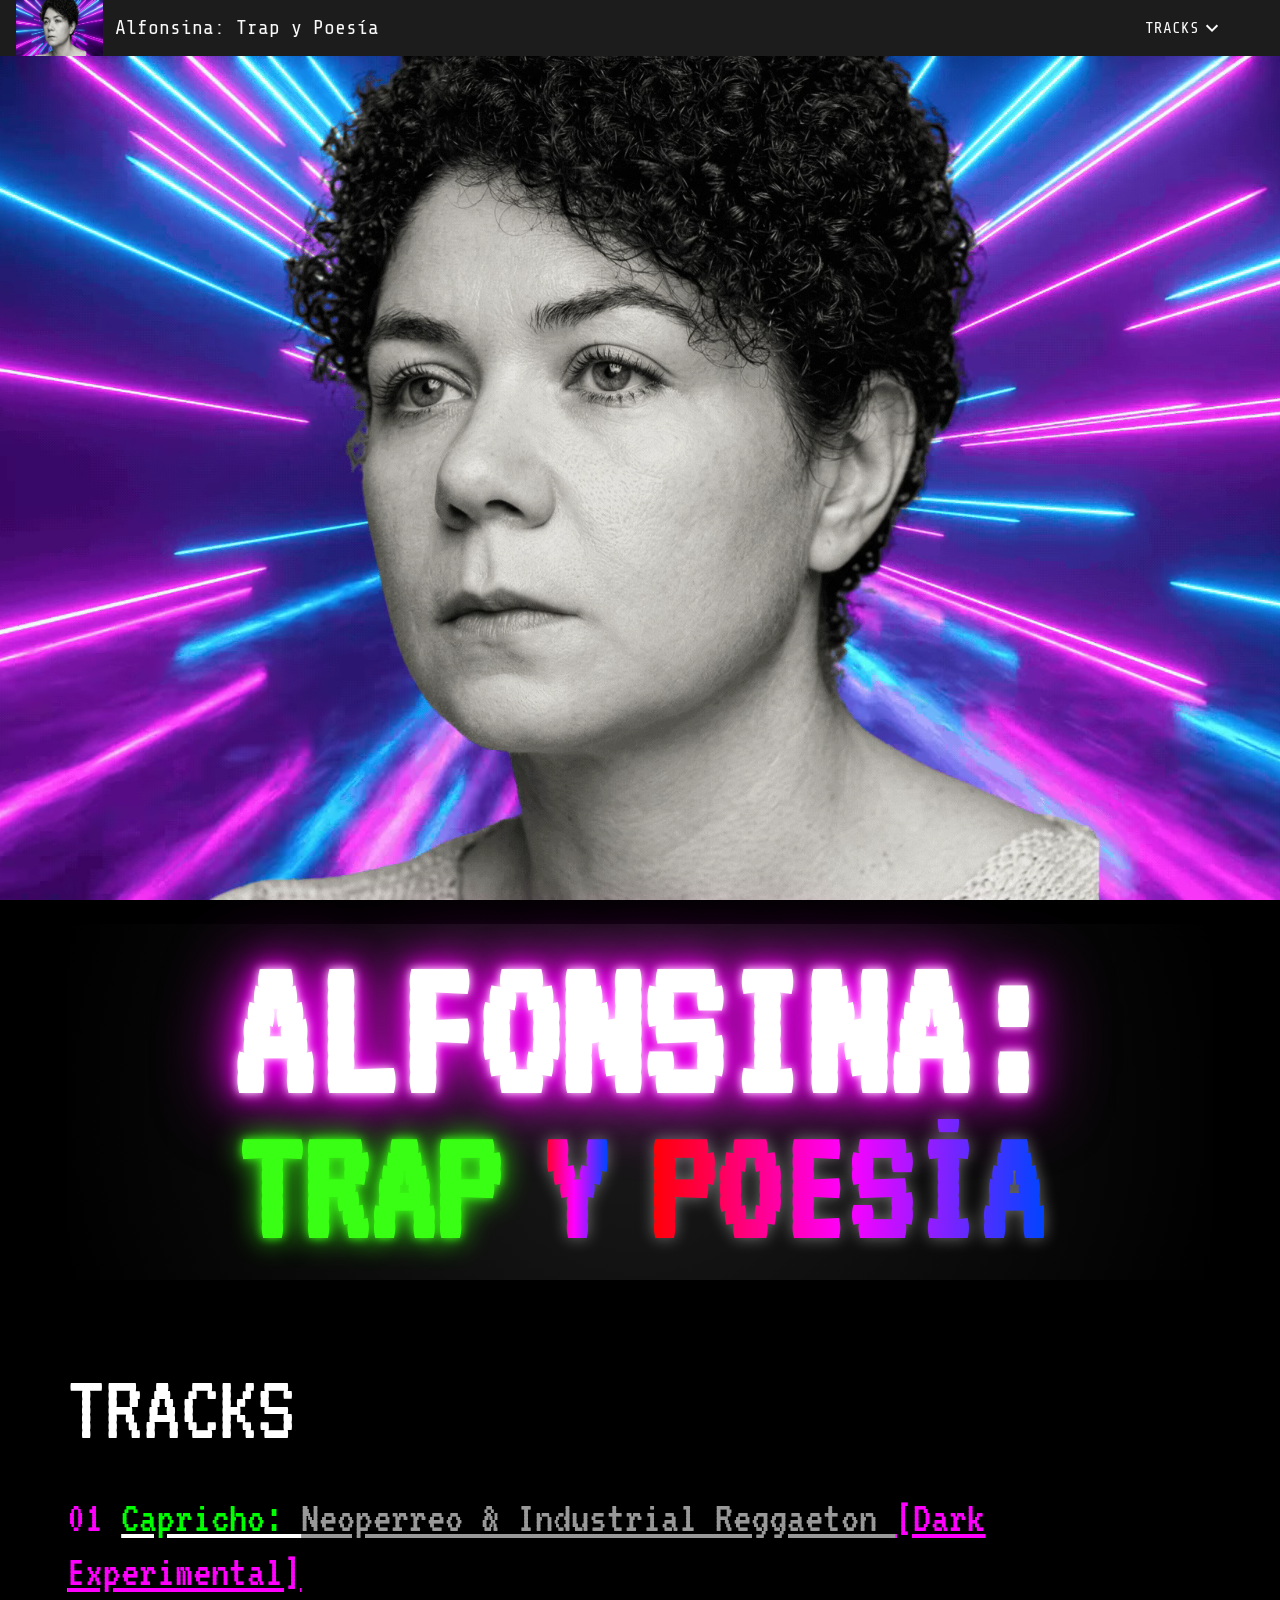
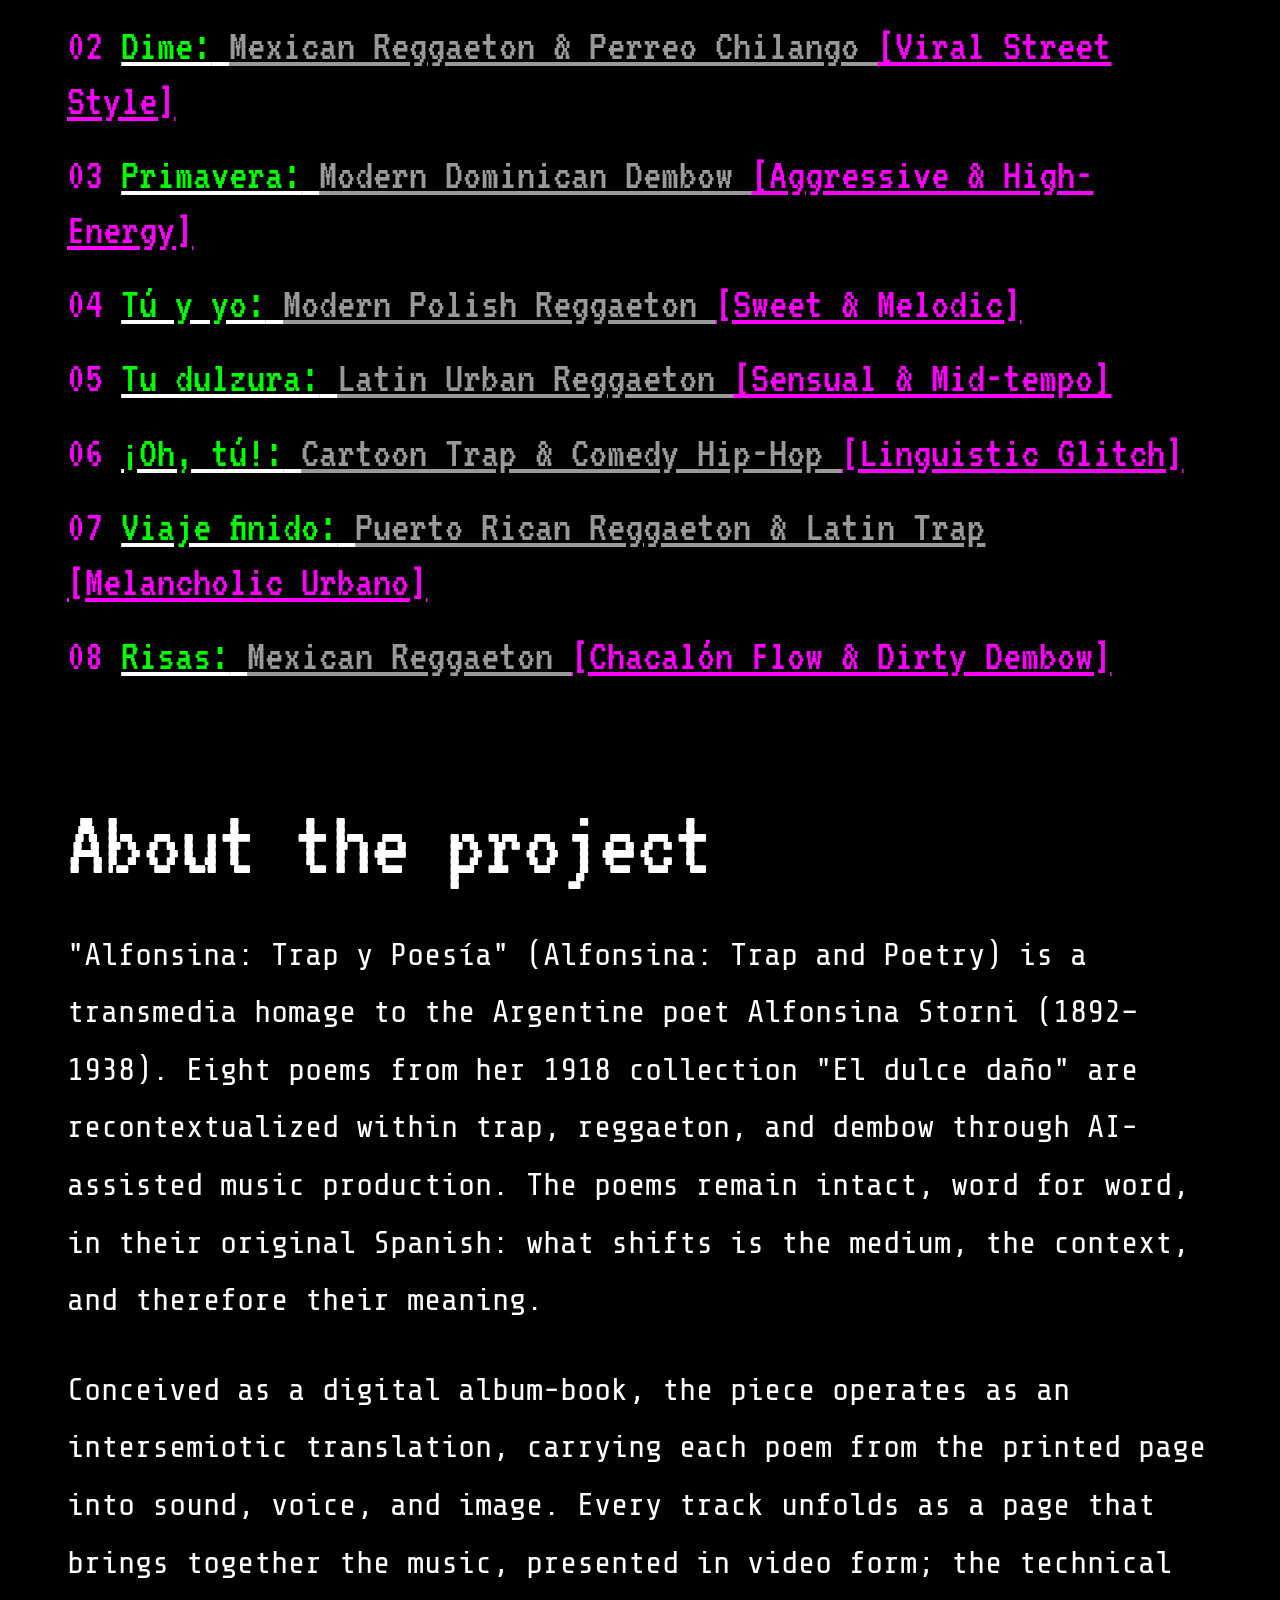
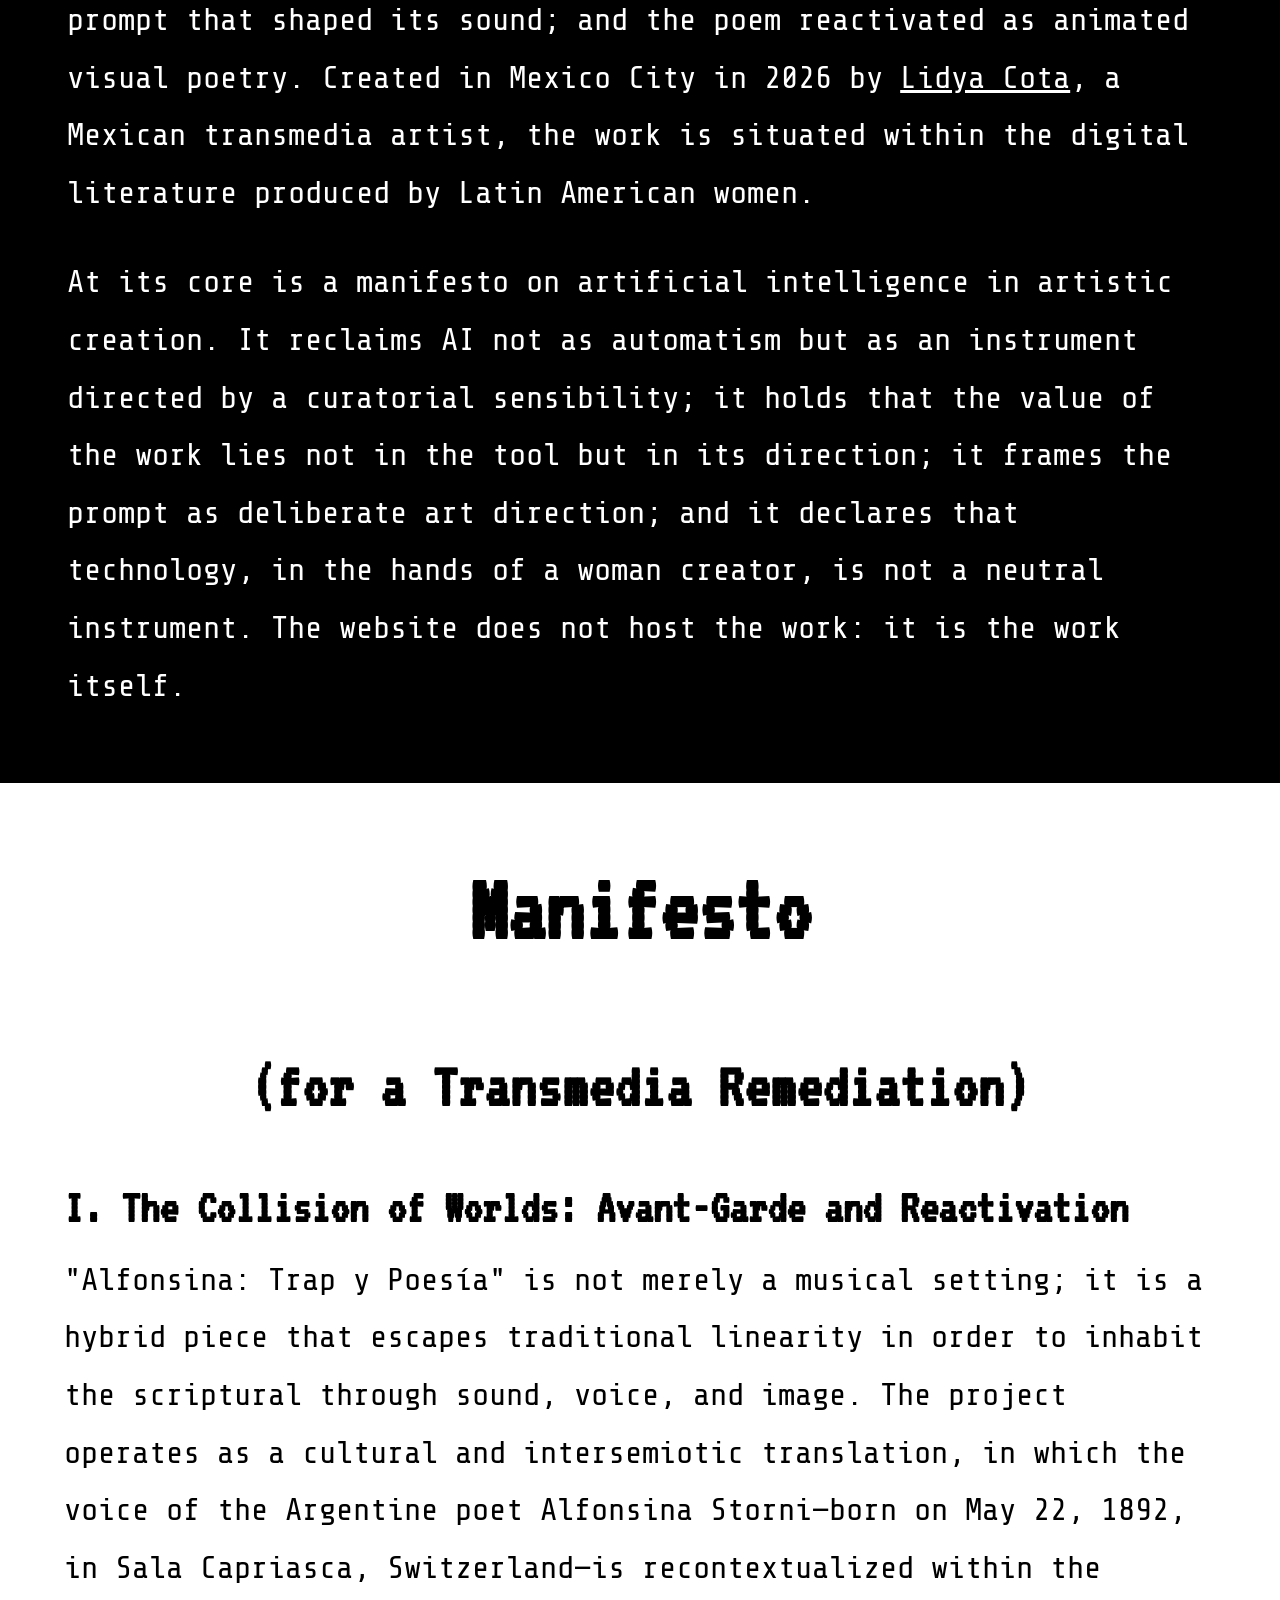
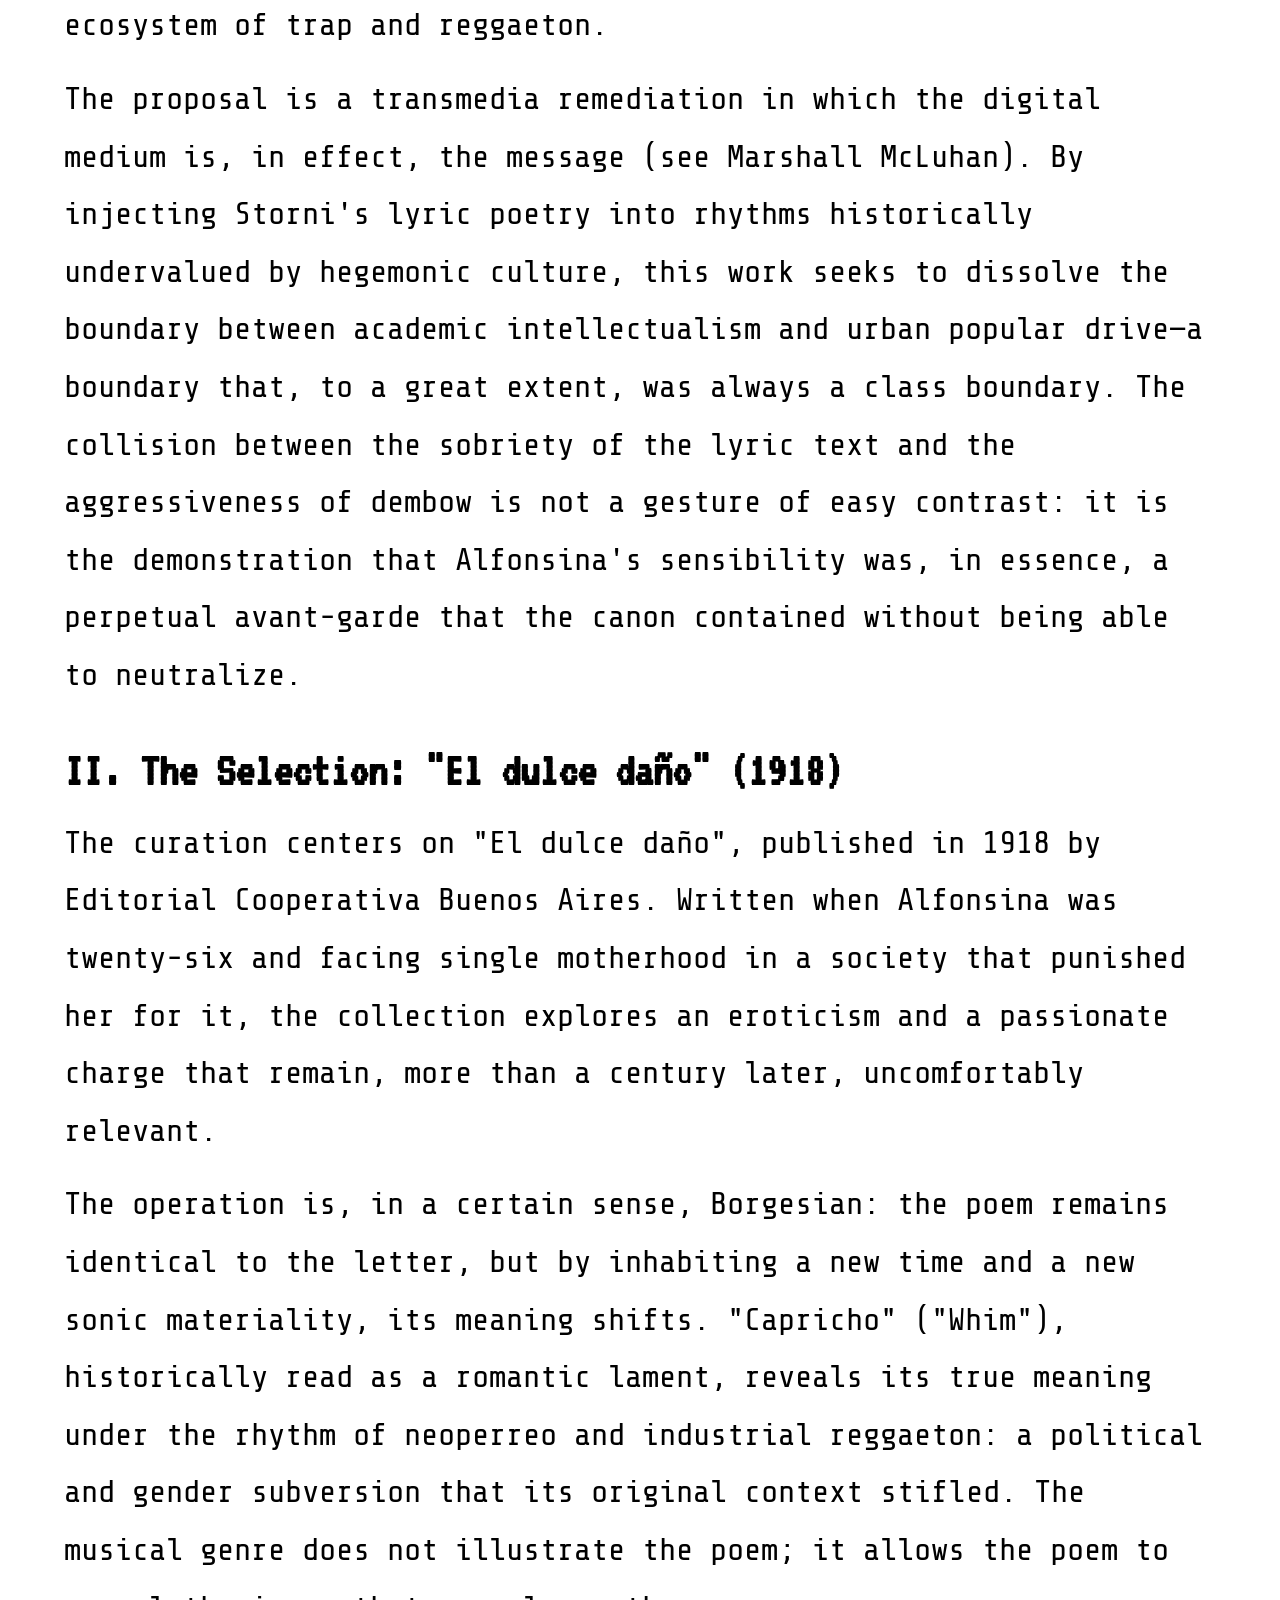
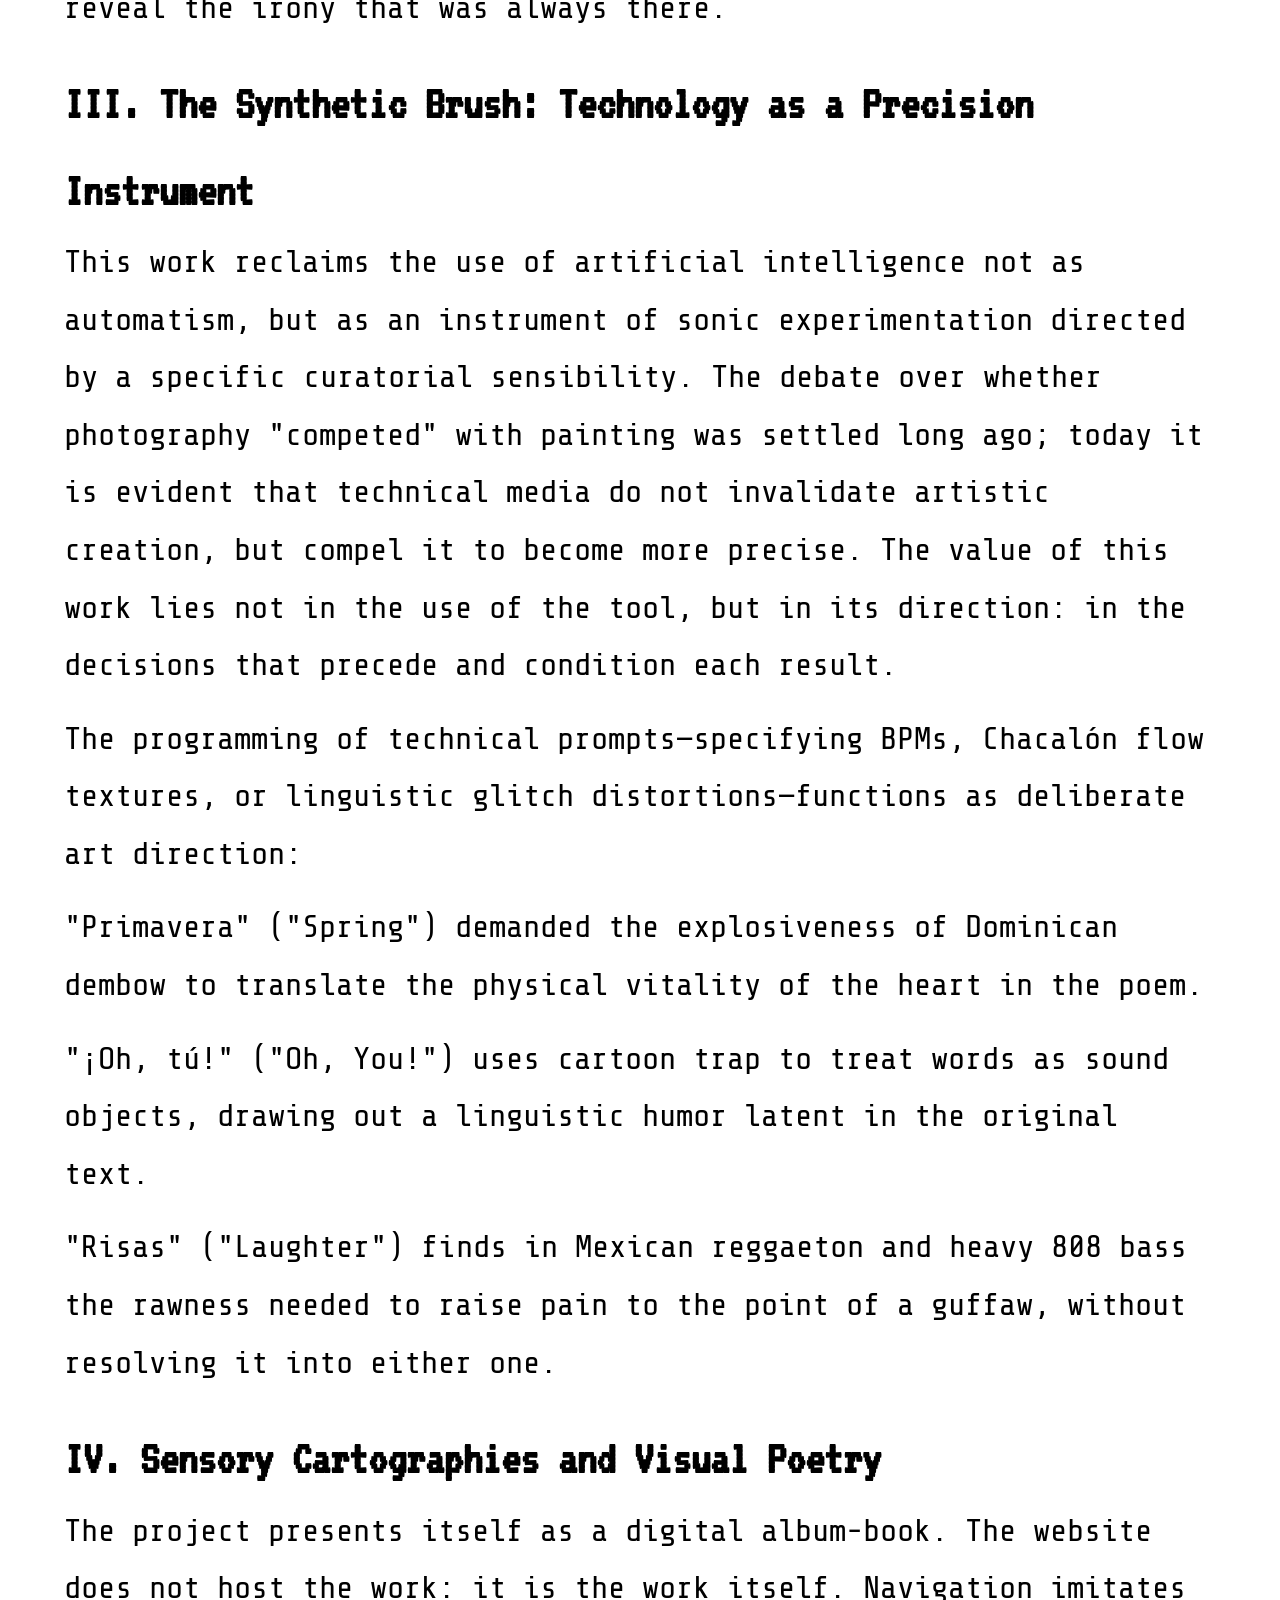
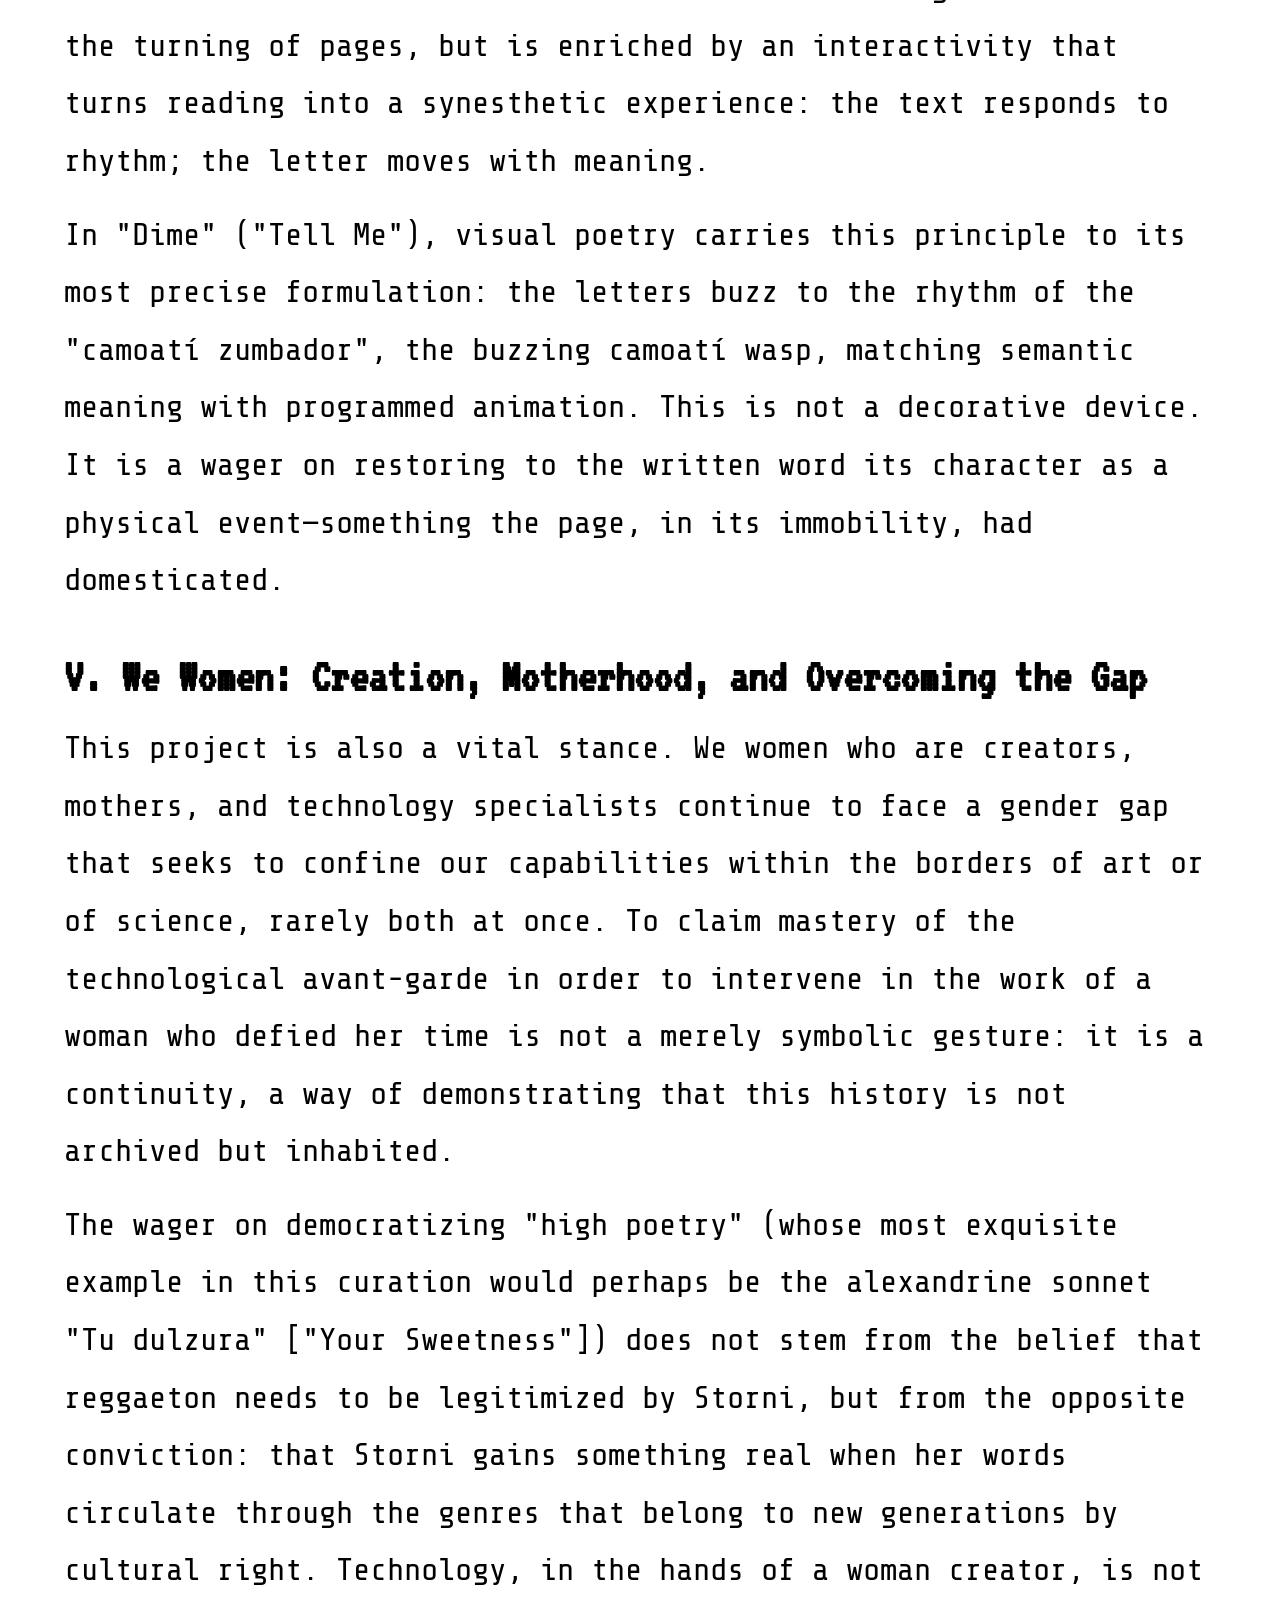
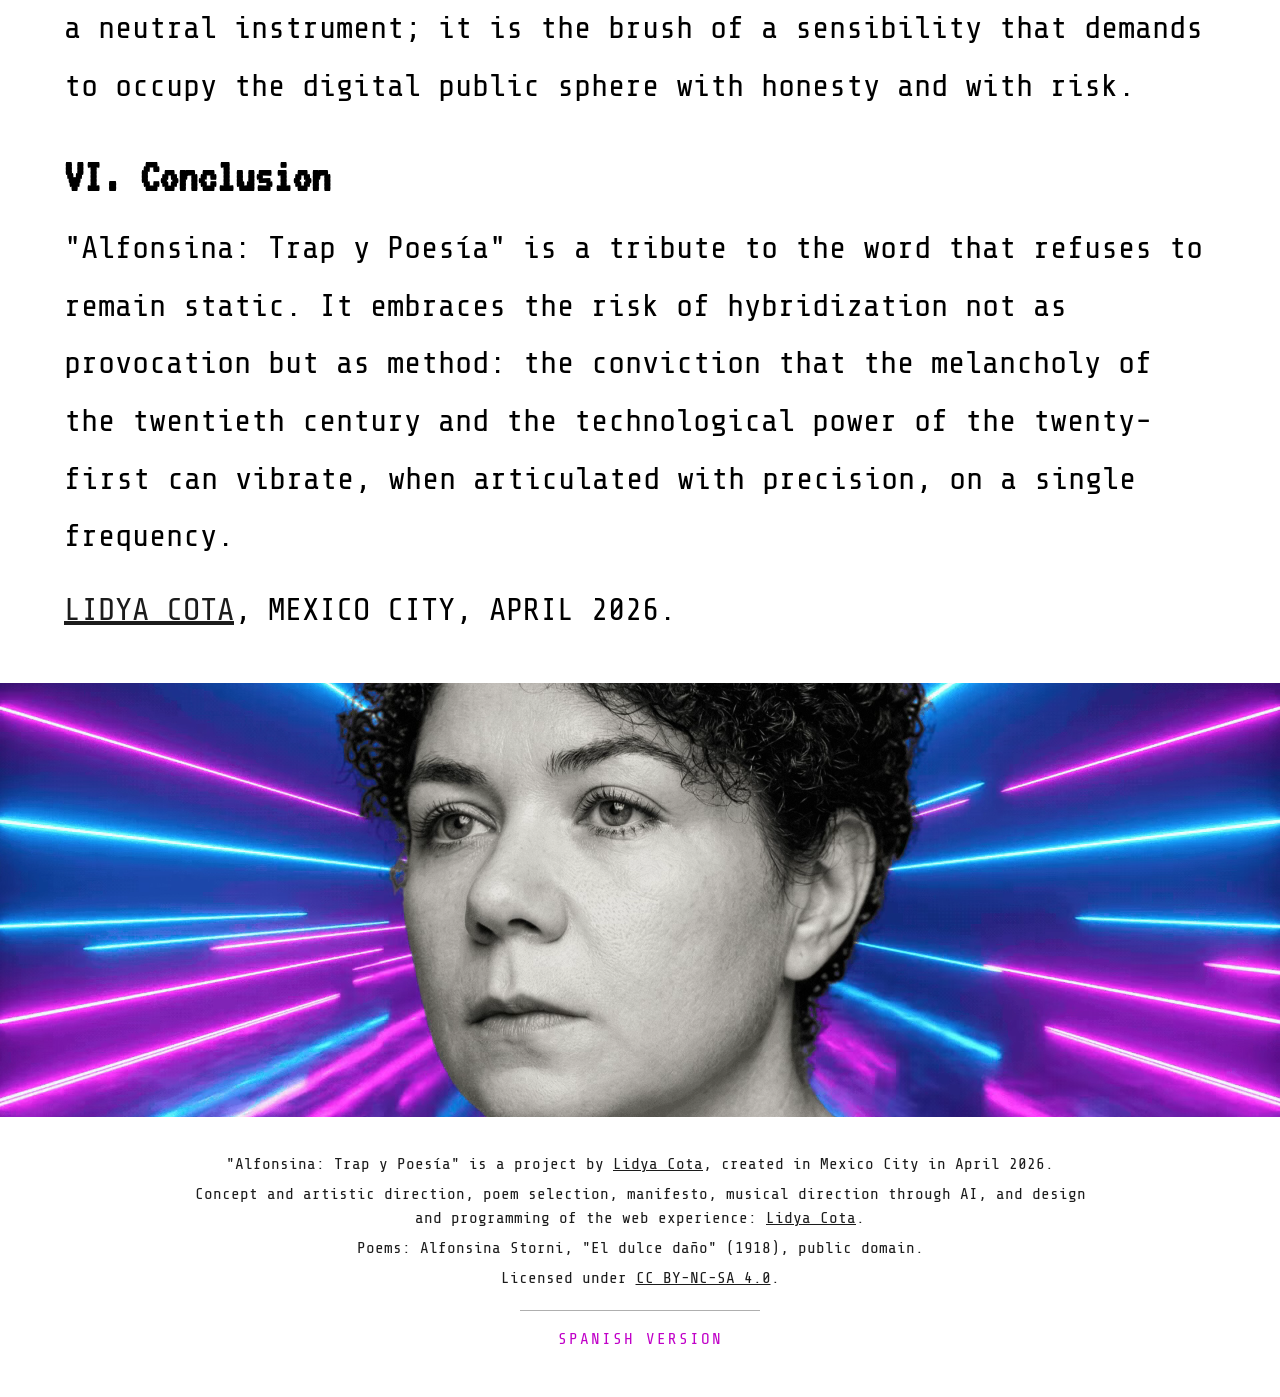
==== commit 8fc69b7c: "Pie de página modificado" ====
--- a/en/index.html
+++ b/en/index.html
@@ -1,5 +1,5 @@
 <!DOCTYPE html>
-<html lang="en"><head><meta charset="utf-8"><meta name="viewport" content="width=device-width, initial-scale=1"><meta name="theme-color" content="#050505"><title>Alfonsina: Trap y Poesía — A Tribute to Alfonsina Storni</title><meta name="description" content="A tribute to Alfonsina Storni: eight poems from &quot;El dulce daño&quot; (1918) recontextualized in trap, reggaeton, and dembow. A transmedia remediation by Lidya Cota."><meta name="keywords" content="Alfonsina Storni, tribute to Alfonsina Storni, Alfonsina Storni poems, El dulce daño, transmedia poetry, transmedia remediation, electronic literature, e-literature, digital poetry, visual poetry, digital album-book, intersemiotic translation, Latin American poetry, Argentine poet, trap, reggaeton, dembow, AI music, Suno, Lidya Cota, homenaje a Alfonsina Storni, poesía transmedia, literatura digital, Latin American electronic literature, digital literature by women, Latin American women in electronic literature, women in electronic literature, women in digital literature, women creators, women in tech, gender gap in art and technology, Latin American women artists, Mexican woman artist, Latina digital artist, Latin American transmedia art, Latin American digital poetry, literatura digital latinoamericana, mujeres en la literatura digital, recontextualization, remediation, intersemiotic translation, artistic intervention, contemporary art, art and technology, art and AI, AI in art, manifesto on artificial intelligence"><meta name="author" content="Lidya Cota"><meta name="creator" content="Lidya Cota"><meta name="copyright" content="© 2026 Lidya Cota · CC BY-NC-SA 4.0 · Poems by Alfonsina Storni (public domain)"><meta name="robots" content="index, follow, max-image-preview:large, max-snippet:-1, max-video-preview:-1"><link rel="canonical" href="https://alfonsinatrapypoesia.lidyacota.com/en/"><link rel="license" href="https://creativecommons.org/licenses/by-nc-sa/4.0/"><link rel="author" href="https://www.lidyacota.com/"><link rel="alternate" hreflang="es" href="https://alfonsinatrapypoesia.lidyacota.com/"><link rel="alternate" hreflang="en" href="https://alfonsinatrapypoesia.lidyacota.com/en/"><link rel="alternate" hreflang="x-default" href="https://alfonsinatrapypoesia.lidyacota.com/"><meta property="og:type" content="website"><meta property="og:site_name" content="Alfonsina: Trap y Poesía"><meta property="og:title" content="Alfonsina: Trap y Poesía — A Tribute to Alfonsina Storni"><meta property="og:description" content="A tribute to Alfonsina Storni: eight poems from &quot;El dulce daño&quot; (1918) recontextualized in trap, reggaeton, and dembow. A transmedia remediation by Lidya Cota."><meta property="og:url" content="https://alfonsinatrapypoesia.lidyacota.com/en/"><meta property="og:image" content="https://alfonsinatrapypoesia.lidyacota.com/assets/og-alfonsina-trap-y-poesia.jpg"><meta property="og:image:width" content="1200"><meta property="og:image:height" content="630"><meta property="og:image:alt" content="Alfonsina Storni against neon light rays with the title &quot;Alfonsina: Trap y Poesía&quot;"><meta property="og:locale" content="en_US"><meta property="og:locale:alternate" content="es_MX"><meta name="twitter:card" content="summary_large_image"><meta name="twitter:title" content="Alfonsina: Trap y Poesía — A Tribute to Alfonsina Storni"><meta name="twitter:description" content="A tribute to Alfonsina Storni: eight poems from &quot;El dulce daño&quot; (1918) recontextualized in trap, reggaeton, and dembow. A transmedia remediation by Lidya Cota."><meta name="twitter:image" content="https://alfonsinatrapypoesia.lidyacota.com/assets/og-alfonsina-trap-y-poesia.jpg"><meta name="twitter:image:alt" content="Alfonsina Storni against neon light rays with the title &quot;Alfonsina: Trap y Poesía&quot;"><script type="application/ld+json">{"@context":"https://schema.org","@graph":[{"@type":"WebSite","@id":"https://alfonsinatrapypoesia.lidyacota.com/#website","url":"https://alfonsinatrapypoesia.lidyacota.com/","name":"Alfonsina: Trap y Poesía","alternateName":"Alfonsina: Trap and Poetry","inLanguage":["es","en"],"author":{"@id":"https://alfonsinatrapypoesia.lidyacota.com/#lidya-cota"},"publisher":{"@id":"https://alfonsinatrapypoesia.lidyacota.com/#lidya-cota"}},{"@type":"Person","@id":"https://alfonsinatrapypoesia.lidyacota.com/#lidya-cota","name":"Lidya Cota","url":"https://www.lidyacota.com/","sameAs":["https://www.lidyacota.com/"],"gender":"https://schema.org/Female","nationality":{"@type":"Country","name":"México"},"jobTitle":"Transmedia artist and creator of electronic literature","description":"Lidya Cota is a Mexican and Latin American transmedia artist, creator of electronic literature, mother, and technology specialist based in Mexico City. Her work is part of the digital literature made by Latin American women, bringing together poetry, music, image, and code.","knowsAbout":["Electronic literature","Latin American electronic literature","Transmedia poetry","Visual poetry","Transmedia art","AI music","Technology"],"homeLocation":{"@type":"Place","name":"Mexico City, Mexico"}},{"@type":"Person","@id":"https://alfonsinatrapypoesia.lidyacota.com/#alfonsina-storni","name":"Alfonsina Storni","birthDate":"1892-05-22","deathDate":"1938-10-25","birthPlace":"Sala Capriasca, Suiza","nationality":"Argentina","sameAs":["https://es.wikipedia.org/wiki/Alfonsina_Storni","https://en.wikipedia.org/wiki/Alfonsina_Storni"]},{"@type":"Book","@id":"https://alfonsinatrapypoesia.lidyacota.com/#el-dulce-dano","name":"El dulce daño","author":{"@id":"https://alfonsinatrapypoesia.lidyacota.com/#alfonsina-storni"},"datePublished":"1918","inLanguage":"es","publisher":{"@type":"Organization","name":"Editorial Cooperativa Buenos Aires"},"license":"https://creativecommons.org/publicdomain/mark/1.0/"},{"@type":["CreativeWork","MusicAlbum"],"@id":"https://alfonsinatrapypoesia.lidyacota.com/en/#work","name":"Alfonsina: Trap y Poesía","alternateName":"Alfonsina: Trap and Poetry","url":"https://alfonsinatrapypoesia.lidyacota.com/en/","inLanguage":"en","description":"\"Alfonsina: Trap y Poesía\" is a digital album-book by Lidya Cota (Mexico City, April 2026) and a transmedia homage to the poet Alfonsina Storni. Eight poems from \"El dulce daño\" (1918) are recontextualized within trap, reggaeton, and dembow through AI-assisted music production, without altering a single word, and are reactivated as music, prompt, and animated visual poetry. The work operates as a transmedia remediation and an intersemiotic translation that brings together electronic literature, visual poetry, and urban music to dissolve the boundary between high poetry and popular culture. Its manifesto sets out a position on artificial intelligence in artistic creation: AI not as automatism, but as an instrument directed by a curatorial sensibility. It is also a stance on the place of women in electronic literature and technology: a woman who is a creator, a mother, and a technology specialist intervenes in the work of another woman who defied her time.","abstract":"A tribute to Alfonsina Storni: eight poems from \"El dulce daño\" (1918) recontextualized in trap, reggaeton, and dembow. A transmedia remediation by Lidya Cota.","image":"https://alfonsinatrapypoesia.lidyacota.com/assets/og-alfonsina-trap-y-poesia.jpg","creator":{"@id":"https://alfonsinatrapypoesia.lidyacota.com/#lidya-cota"},"author":{"@id":"https://alfonsinatrapypoesia.lidyacota.com/#lidya-cota"},"byArtist":{"@id":"https://alfonsinatrapypoesia.lidyacota.com/#lidya-cota"},"dateCreated":"2026-04","locationCreated":{"@type":"Place","name":"Mexico City, Mexico"},"genre":["Electronic literature","Transmedia poetry","Visual poetry","Digital album-book","Trap","Reggaeton","Dembow"],"keywords":"Alfonsina Storni, tribute to Alfonsina Storni, Alfonsina Storni poems, El dulce daño, transmedia poetry, transmedia remediation, electronic literature, e-literature, digital poetry, visual poetry, digital album-book, intersemiotic translation, Latin American poetry, Argentine poet, trap, reggaeton, dembow, AI music, Suno, Lidya Cota, homenaje a Alfonsina Storni, poesía transmedia, literatura digital, Latin American electronic literature, digital literature by women, Latin American women in electronic literature, women in electronic literature, women in digital literature, women creators, women in tech, gender gap in art and technology, Latin American women artists, Mexican woman artist, Latina digital artist, Latin American transmedia art, Latin American digital poetry, literatura digital latinoamericana, mujeres en la literatura digital, recontextualization, remediation, intersemiotic translation, artistic intervention, contemporary art, art and technology, art and AI, AI in art, manifesto on artificial intelligence","about":{"@id":"https://alfonsinatrapypoesia.lidyacota.com/#alfonsina-storni"},"isBasedOn":{"@id":"https://alfonsinatrapypoesia.lidyacota.com/#el-dulce-dano"},"license":"https://creativecommons.org/licenses/by-nc-sa/4.0/","copyrightHolder":{"@id":"https://alfonsinatrapypoesia.lidyacota.com/#lidya-cota"},"copyrightYear":2026,"creditText":"A work by Lidya Cota (Mexico City, April 2026). Poems: Alfonsina Storni, \"El dulce daño\" (1918), public domain. Music production: Lidya Cota, with Suno. Videos: Canva and free stock footage. Prompts developed with the help of Gemini. Website built with ChatGPT and Claude. License: CC BY-NC-SA 4.0.","albumProductionType":"https://schema.org/StudioAlbum","numTracks":8,"sameAs":["https://www.youtube.com/@alfonsina-trap-y-poesia"],"isPartOf":{"@id":"https://alfonsinatrapypoesia.lidyacota.com/#website"},"track":[{"@id":"https://alfonsinatrapypoesia.lidyacota.com/inicio/capricho/#track"},{"@id":"https://alfonsinatrapypoesia.lidyacota.com/inicio/dime/#track"},{"@id":"https://alfonsinatrapypoesia.lidyacota.com/inicio/primavera/#track"},{"@id":"https://alfonsinatrapypoesia.lidyacota.com/inicio/tu-y-yo/#track"},{"@id":"https://alfonsinatrapypoesia.lidyacota.com/inicio/tu-dulzura/#track"},{"@id":"https://alfonsinatrapypoesia.lidyacota.com/inicio/oh-tu/#track"},{"@id":"https://alfonsinatrapypoesia.lidyacota.com/inicio/viaje-finido/#track"},{"@id":"https://alfonsinatrapypoesia.lidyacota.com/inicio/risas/#track"}],"translationOfWork":{"@id":"https://alfonsinatrapypoesia.lidyacota.com/#obra"}},{"@type":"WebPage","@id":"https://alfonsinatrapypoesia.lidyacota.com/en/#webpage","url":"https://alfonsinatrapypoesia.lidyacota.com/en/","name":"Alfonsina: Trap y Poesía — A Tribute to Alfonsina Storni","description":"A tribute to Alfonsina Storni: eight poems from \"El dulce daño\" (1918) recontextualized in trap, reggaeton, and dembow. A transmedia remediation by Lidya Cota.","inLanguage":"en","isPartOf":{"@id":"https://alfonsinatrapypoesia.lidyacota.com/#website"},"about":{"@id":"https://alfonsinatrapypoesia.lidyacota.com/en/#work"},"mainEntity":{"@id":"https://alfonsinatrapypoesia.lidyacota.com/en/#work"},"primaryImageOfPage":{"@type":"ImageObject","url":"https://alfonsinatrapypoesia.lidyacota.com/assets/og-alfonsina-trap-y-poesia.jpg","width":1200,"height":630}}]}</script><link rel="icon" href="../assets/alfonsina.png"><link rel="preconnect" href="https://fonts.googleapis.com"><link rel="preconnect" href="https://fonts.gstatic.com" crossorigin><link href="https://fonts.googleapis.com/css2?family=VT323&family=Share+Tech+Mono&family=Roboto+Mono:wght@400;700&family=Audiowide&display=swap" rel="stylesheet"><link rel="stylesheet" href="../assets/site.css"><link rel="stylesheet" href="../assets/home.css"><link rel="stylesheet" href="../assets/layout.css"></head><body><header class="site-header"><button class="nav-toggle" type="button" aria-label="Open menu" aria-controls="site-nav" aria-expanded="false"><svg viewBox="0 0 24 24" width="24" height="24" aria-hidden="true"><path fill="currentColor" d="M3 18h18v-2H3v2zm0-5h18v-2H3v2zm0-7v2h18V6H3z"/></svg></button><a class="brand" href="../index.html"><img src="../assets/alfonsina.png" alt="" width="87" height="56"><span>Alfonsina: Trap y Poesía</span></a><nav class="site-nav" id="site-nav" aria-label="Tracks"><button class="nav-close" type="button" aria-label="Close menu"><svg viewBox="0 0 24 24" width="24" height="24" aria-hidden="true"><path fill="currentColor" d="M19 6.41 17.59 5 12 10.59 6.41 5 5 6.41 10.59 12 5 17.59 6.41 19 12 13.41 17.59 19 19 17.59 13.41 12z"/></svg></button><div class="tracks-menu"><div class="tracks-head"><a class="tracks-link" href="../index.html">TRACKS</a><button class="tracks-toggle" type="button" aria-controls="menu-list" aria-expanded="false" aria-label="Expand/collapse"><svg viewBox="0 0 24 24" width="24" height="24" aria-hidden="true"><path fill="none" stroke="currentColor" stroke-width="2" d="M6.6 9.3 12 14.7l5.4-5.4"/></svg></button></div><div class="menu-list" id="menu-list"><a href="../inicio/capricho/index.html">01 Capricho</a><a href="../inicio/dime/index.html">02 Dime</a><a href="../inicio/primavera/index.html">03 Primavera</a><a href="../inicio/tu-y-yo/index.html">04 Tú y yo</a><a href="../inicio/tu-dulzura/index.html">05 Tu dulzura</a><a href="../inicio/oh-tu/index.html">06 ¡Oh, tú!</a><a href="../inicio/viaje-finido/index.html">07 Viaje finido</a><a href="../inicio/risas/index.html">08 Risas</a></div></div></nav><div class="nav-scrim" aria-hidden="true"></div></header><main><section class="album-cover"><video class="cover-image" autoplay muted loop playsinline preload="auto" poster="../assets/alfonsina-cabecera.jpg" role="img" aria-label="Alfonsina Storni in black and white against neon light rays (animation)"><source src="../assets/alfonsina-cabecera.mp4" type="video/mp4"><source src="../assets/alfonsina-cabecera.webm" type="video/webm"></video></section><section class="title-block original-block"><div class="title-art">
+<html lang="en"><head><meta charset="utf-8"><meta name="viewport" content="width=device-width, initial-scale=1"><meta name="theme-color" content="#050505"><title>Alfonsina: Trap y Poesía — A Tribute to Alfonsina Storni</title><meta name="description" content="A tribute to Alfonsina Storni: eight poems from &quot;El dulce daño&quot; (1918) recontextualized in trap, reggaeton, and dembow. A transmedia remediation by Lidya Cota."><meta name="keywords" content="Alfonsina Storni, tribute to Alfonsina Storni, Alfonsina Storni poems, El dulce daño, transmedia poetry, transmedia remediation, electronic literature, e-literature, digital poetry, visual poetry, digital album-book, intersemiotic translation, Latin American poetry, Argentine poet, trap, reggaeton, dembow, AI music, Suno, Lidya Cota, homenaje a Alfonsina Storni, poesía transmedia, literatura digital, Latin American electronic literature, digital literature by women, Latin American women in electronic literature, women in electronic literature, women in digital literature, women creators, women in tech, gender gap in art and technology, Latin American women artists, Mexican woman artist, Latina digital artist, Latin American transmedia art, Latin American digital poetry, literatura digital latinoamericana, mujeres en la literatura digital, recontextualization, remediation, intersemiotic translation, artistic intervention, contemporary art, art and technology, art and AI, AI in art, manifesto on artificial intelligence"><meta name="author" content="Lidya Cota"><meta name="creator" content="Lidya Cota"><meta name="copyright" content="© 2026 Lidya Cota · CC BY-NC-SA 4.0 · Poems by Alfonsina Storni (public domain)"><meta name="robots" content="index, follow, max-image-preview:large, max-snippet:-1, max-video-preview:-1"><link rel="canonical" href="https://alfonsinatrapypoesia.lidyacota.com/en/"><link rel="license" href="https://creativecommons.org/licenses/by-nc-sa/4.0/"><link rel="author" href="https://www.lidyacota.com/"><link rel="alternate" hreflang="es" href="https://alfonsinatrapypoesia.lidyacota.com/"><link rel="alternate" hreflang="en" href="https://alfonsinatrapypoesia.lidyacota.com/en/"><link rel="alternate" hreflang="x-default" href="https://alfonsinatrapypoesia.lidyacota.com/"><meta property="og:type" content="website"><meta property="og:site_name" content="Alfonsina: Trap y Poesía"><meta property="og:title" content="Alfonsina: Trap y Poesía — A Tribute to Alfonsina Storni"><meta property="og:description" content="A tribute to Alfonsina Storni: eight poems from &quot;El dulce daño&quot; (1918) recontextualized in trap, reggaeton, and dembow. A transmedia remediation by Lidya Cota."><meta property="og:url" content="https://alfonsinatrapypoesia.lidyacota.com/en/"><meta property="og:image" content="https://alfonsinatrapypoesia.lidyacota.com/assets/og-alfonsina-trap-y-poesia.jpg"><meta property="og:image:width" content="1200"><meta property="og:image:height" content="630"><meta property="og:image:alt" content="Alfonsina Storni against neon light rays with the title &quot;Alfonsina: Trap y Poesía&quot;"><meta property="og:locale" content="en_US"><meta property="og:locale:alternate" content="es_MX"><meta name="twitter:card" content="summary_large_image"><meta name="twitter:title" content="Alfonsina: Trap y Poesía — A Tribute to Alfonsina Storni"><meta name="twitter:description" content="A tribute to Alfonsina Storni: eight poems from &quot;El dulce daño&quot; (1918) recontextualized in trap, reggaeton, and dembow. A transmedia remediation by Lidya Cota."><meta name="twitter:image" content="https://alfonsinatrapypoesia.lidyacota.com/assets/og-alfonsina-trap-y-poesia.jpg"><meta name="twitter:image:alt" content="Alfonsina Storni against neon light rays with the title &quot;Alfonsina: Trap y Poesía&quot;"><script type="application/ld+json">{"@context":"https://schema.org","@graph":[{"@type":"WebSite","@id":"https://alfonsinatrapypoesia.lidyacota.com/#website","url":"https://alfonsinatrapypoesia.lidyacota.com/","name":"Alfonsina: Trap y Poesía","alternateName":"Alfonsina: Trap and Poetry","inLanguage":["es","en"],"author":{"@id":"https://alfonsinatrapypoesia.lidyacota.com/#lidya-cota"},"publisher":{"@id":"https://alfonsinatrapypoesia.lidyacota.com/#lidya-cota"}},{"@type":"Person","@id":"https://alfonsinatrapypoesia.lidyacota.com/#lidya-cota","name":"Lidya Cota","url":"https://www.lidyacota.com/","sameAs":["https://www.lidyacota.com/"],"gender":"https://schema.org/Female","nationality":{"@type":"Country","name":"México"},"jobTitle":"Transmedia artist and creator of electronic literature","description":"Lidya Cota is a Mexican and Latin American transmedia artist, creator of electronic literature, mother, and technology specialist based in Mexico City. Her work is part of the digital literature made by Latin American women, bringing together poetry, music, image, and code.","knowsAbout":["Electronic literature","Latin American electronic literature","Transmedia poetry","Visual poetry","Transmedia art","AI music","Technology"],"homeLocation":{"@type":"Place","name":"Mexico City, Mexico"}},{"@type":"Person","@id":"https://alfonsinatrapypoesia.lidyacota.com/#alfonsina-storni","name":"Alfonsina Storni","birthDate":"1892-05-22","deathDate":"1938-10-25","birthPlace":"Sala Capriasca, Suiza","nationality":"Argentina","sameAs":["https://es.wikipedia.org/wiki/Alfonsina_Storni","https://en.wikipedia.org/wiki/Alfonsina_Storni"]},{"@type":"Book","@id":"https://alfonsinatrapypoesia.lidyacota.com/#el-dulce-dano","name":"El dulce daño","author":{"@id":"https://alfonsinatrapypoesia.lidyacota.com/#alfonsina-storni"},"datePublished":"1918","inLanguage":"es","publisher":{"@type":"Organization","name":"Editorial Cooperativa Buenos Aires"},"license":"https://creativecommons.org/publicdomain/mark/1.0/"},{"@type":["CreativeWork","MusicAlbum"],"@id":"https://alfonsinatrapypoesia.lidyacota.com/en/#work","name":"Alfonsina: Trap y Poesía","alternateName":"Alfonsina: Trap and Poetry","url":"https://alfonsinatrapypoesia.lidyacota.com/en/","inLanguage":"en","description":"\"Alfonsina: Trap y Poesía\" is a digital album-book by Lidya Cota (Mexico City, April 2026) and a transmedia homage to the poet Alfonsina Storni. Eight poems from \"El dulce daño\" (1918) are recontextualized within trap, reggaeton, and dembow through AI-assisted music production, without altering a single word, and are reactivated as music, prompt, and animated visual poetry. The work operates as a transmedia remediation and an intersemiotic translation that brings together electronic literature, visual poetry, and urban music to dissolve the boundary between high poetry and popular culture. Its manifesto sets out a position on artificial intelligence in artistic creation: AI not as automatism, but as an instrument directed by a curatorial sensibility. It is also a stance on the place of women in electronic literature and technology: a woman who is a creator, a mother, and a technology specialist intervenes in the work of another woman who defied her time.","abstract":"A tribute to Alfonsina Storni: eight poems from \"El dulce daño\" (1918) recontextualized in trap, reggaeton, and dembow. A transmedia remediation by Lidya Cota.","image":"https://alfonsinatrapypoesia.lidyacota.com/assets/og-alfonsina-trap-y-poesia.jpg","creator":{"@id":"https://alfonsinatrapypoesia.lidyacota.com/#lidya-cota"},"author":{"@id":"https://alfonsinatrapypoesia.lidyacota.com/#lidya-cota"},"byArtist":{"@id":"https://alfonsinatrapypoesia.lidyacota.com/#lidya-cota"},"dateCreated":"2026-04","locationCreated":{"@type":"Place","name":"Mexico City, Mexico"},"genre":["Electronic literature","Transmedia poetry","Visual poetry","Digital album-book","Trap","Reggaeton","Dembow"],"keywords":"Alfonsina Storni, tribute to Alfonsina Storni, Alfonsina Storni poems, El dulce daño, transmedia poetry, transmedia remediation, electronic literature, e-literature, digital poetry, visual poetry, digital album-book, intersemiotic translation, Latin American poetry, Argentine poet, trap, reggaeton, dembow, AI music, Suno, Lidya Cota, homenaje a Alfonsina Storni, poesía transmedia, literatura digital, Latin American electronic literature, digital literature by women, Latin American women in electronic literature, women in electronic literature, women in digital literature, women creators, women in tech, gender gap in art and technology, Latin American women artists, Mexican woman artist, Latina digital artist, Latin American transmedia art, Latin American digital poetry, literatura digital latinoamericana, mujeres en la literatura digital, recontextualization, remediation, intersemiotic translation, artistic intervention, contemporary art, art and technology, art and AI, AI in art, manifesto on artificial intelligence","about":{"@id":"https://alfonsinatrapypoesia.lidyacota.com/#alfonsina-storni"},"isBasedOn":{"@id":"https://alfonsinatrapypoesia.lidyacota.com/#el-dulce-dano"},"license":"https://creativecommons.org/licenses/by-nc-sa/4.0/","copyrightHolder":{"@id":"https://alfonsinatrapypoesia.lidyacota.com/#lidya-cota"},"copyrightYear":2026,"creditText":"A work by Lidya Cota (Mexico City, April 2026). Concept and artistic direction, poem selection, manifesto, musical direction through AI, and design and programming of the web experience: Lidya Cota. Poems: Alfonsina Storni, \"El dulce daño\" (1918), public domain. Tools: Suno (music), Gemini (help developing prompts), Canva and free stock footage (videos), ChatGPT and Claude (help with web development). License: CC BY-NC-SA 4.0.","albumProductionType":"https://schema.org/StudioAlbum","numTracks":8,"sameAs":["https://www.youtube.com/@alfonsina-trap-y-poesia"],"isPartOf":{"@id":"https://alfonsinatrapypoesia.lidyacota.com/#website"},"track":[{"@id":"https://alfonsinatrapypoesia.lidyacota.com/inicio/capricho/#track"},{"@id":"https://alfonsinatrapypoesia.lidyacota.com/inicio/dime/#track"},{"@id":"https://alfonsinatrapypoesia.lidyacota.com/inicio/primavera/#track"},{"@id":"https://alfonsinatrapypoesia.lidyacota.com/inicio/tu-y-yo/#track"},{"@id":"https://alfonsinatrapypoesia.lidyacota.com/inicio/tu-dulzura/#track"},{"@id":"https://alfonsinatrapypoesia.lidyacota.com/inicio/oh-tu/#track"},{"@id":"https://alfonsinatrapypoesia.lidyacota.com/inicio/viaje-finido/#track"},{"@id":"https://alfonsinatrapypoesia.lidyacota.com/inicio/risas/#track"}],"translationOfWork":{"@id":"https://alfonsinatrapypoesia.lidyacota.com/#obra"}},{"@type":"WebPage","@id":"https://alfonsinatrapypoesia.lidyacota.com/en/#webpage","url":"https://alfonsinatrapypoesia.lidyacota.com/en/","name":"Alfonsina: Trap y Poesía — A Tribute to Alfonsina Storni","description":"A tribute to Alfonsina Storni: eight poems from \"El dulce daño\" (1918) recontextualized in trap, reggaeton, and dembow. A transmedia remediation by Lidya Cota.","inLanguage":"en","isPartOf":{"@id":"https://alfonsinatrapypoesia.lidyacota.com/#website"},"about":{"@id":"https://alfonsinatrapypoesia.lidyacota.com/en/#work"},"mainEntity":{"@id":"https://alfonsinatrapypoesia.lidyacota.com/en/#work"},"primaryImageOfPage":{"@type":"ImageObject","url":"https://alfonsinatrapypoesia.lidyacota.com/assets/og-alfonsina-trap-y-poesia.jpg","width":1200,"height":630}}]}</script><link rel="icon" href="../assets/alfonsina.png"><link rel="preconnect" href="https://fonts.googleapis.com"><link rel="preconnect" href="https://fonts.gstatic.com" crossorigin><link href="https://fonts.googleapis.com/css2?family=VT323&family=Share+Tech+Mono&family=Roboto+Mono:wght@400;700&family=Audiowide&display=swap" rel="stylesheet"><link rel="stylesheet" href="../assets/site.css"><link rel="stylesheet" href="../assets/home.css"><link rel="stylesheet" href="../assets/layout.css"></head><body><header class="site-header"><button class="nav-toggle" type="button" aria-label="Open menu" aria-controls="site-nav" aria-expanded="false"><svg viewBox="0 0 24 24" width="24" height="24" aria-hidden="true"><path fill="currentColor" d="M3 18h18v-2H3v2zm0-5h18v-2H3v2zm0-7v2h18V6H3z"/></svg></button><a class="brand" href="../index.html"><img src="../assets/alfonsina.png" alt="" width="87" height="56"><span>Alfonsina: Trap y Poesía</span></a><nav class="site-nav" id="site-nav" aria-label="Tracks"><button class="nav-close" type="button" aria-label="Close menu"><svg viewBox="0 0 24 24" width="24" height="24" aria-hidden="true"><path fill="currentColor" d="M19 6.41 17.59 5 12 10.59 6.41 5 5 6.41 10.59 12 5 17.59 6.41 19 12 13.41 17.59 19 19 17.59 13.41 12z"/></svg></button><div class="tracks-menu"><div class="tracks-head"><a class="tracks-link" href="../index.html">TRACKS</a><button class="tracks-toggle" type="button" aria-controls="menu-list" aria-expanded="false" aria-label="Expand/collapse"><svg viewBox="0 0 24 24" width="24" height="24" aria-hidden="true"><path fill="none" stroke="currentColor" stroke-width="2" d="M6.6 9.3 12 14.7l5.4-5.4"/></svg></button></div><div class="menu-list" id="menu-list"><a href="../inicio/capricho/index.html">01 Capricho</a><a href="../inicio/dime/index.html">02 Dime</a><a href="../inicio/primavera/index.html">03 Primavera</a><a href="../inicio/tu-y-yo/index.html">04 Tú y yo</a><a href="../inicio/tu-dulzura/index.html">05 Tu dulzura</a><a href="../inicio/oh-tu/index.html">06 ¡Oh, tú!</a><a href="../inicio/viaje-finido/index.html">07 Viaje finido</a><a href="../inicio/risas/index.html">08 Risas</a></div></div></nav><div class="nav-scrim" aria-hidden="true"></div></header><main><section class="album-cover"><video class="cover-image" autoplay muted loop playsinline preload="auto" poster="../assets/alfonsina-cabecera.jpg" role="img" aria-label="Alfonsina Storni in black and white against neon light rays (animation)"><source src="../assets/alfonsina-cabecera.mp4" type="video/mp4"><source src="../assets/alfonsina-cabecera.webm" type="video/webm"></video></section><section class="title-block original-block"><div class="title-art">
 
     <div class="homepage-container">
         <h1 class="title-main">
@@ -12,4 +12,4 @@
         </h1>
     </div>
 
-</div></section><section class="track-index" id="tracks" lang="es"><h2>TRACKS</h2><div class="track-list"><a class="track-row" href="../inicio/capricho/index.html"><span style="color: #ff00ff; font-size: 45.33333333333333px; vertical-align: baseline;">01</span><span style="font-size: 45.33333333333333px; vertical-align: baseline;"> </span><span><span style="color: #00ff00; font-size: 45.33333333333333px; vertical-align: baseline;">Capricho: </span><span style="color: #999999; font-size: 45.33333333333333px; text-decoration: underline; vertical-align: baseline;">Neoperreo &amp; Industrial Reggaeton </span><span style="color: #ff00ff; font-size: 45.33333333333333px; text-decoration: underline; vertical-align: baseline;">[Dark Experimental]</span></span></a><a class="track-row" href="../inicio/dime/index.html"><span style="color: #ff00ff; font-size: 45.33333333333333px; vertical-align: baseline;">02</span><span style="font-size: 45.33333333333333px; vertical-align: baseline;"> </span><span><span style="color: #00ff00; font-size: 45.33333333333333px; vertical-align: baseline;">Dime:</span><span style="color: #999999; font-size: 45.33333333333333px; vertical-align: baseline;"> </span><span style="color: #999999; font-size: 45.33333333333333px; text-decoration: underline; vertical-align: baseline;">Mexican Reggaeton &amp; Perreo Chilango </span><span style="color: #ff00ff; font-size: 45.33333333333333px; text-decoration: underline; vertical-align: baseline;">[Viral Street Style]</span></span></a><a class="track-row" href="../inicio/primavera/index.html"><span style="color: #ff00ff; font-size: 45.33333333333333px; vertical-align: baseline;">03</span><span style="font-size: 45.33333333333333px; vertical-align: baseline;"> </span><span><span style="color: #00ff00; font-size: 45.33333333333333px; vertical-align: baseline;">Primavera:</span><span style="color: #999999; font-size: 45.33333333333333px; vertical-align: baseline;"> </span><span style="color: #999999; font-size: 45.33333333333333px; text-decoration: underline; vertical-align: baseline;">Modern Dominican Dembow </span><span style="color: #ff00ff; font-size: 45.33333333333333px; text-decoration: underline; vertical-align: baseline;">[Aggressive &amp; High-Energy]</span></span></a><a class="track-row" href="../inicio/tu-y-yo/index.html"><span style="color: #ff00ff; font-size: 45.33333333333333px; vertical-align: baseline;">04</span><span style="font-size: 45.33333333333333px; vertical-align: baseline;"> </span><span><span style="color: #00ff00; font-size: 45.33333333333333px; vertical-align: baseline;">Tú y yo:</span><span style="color: #999999; font-size: 45.33333333333333px; vertical-align: baseline;"> </span><span style="color: #999999; font-size: 45.33333333333333px; text-decoration: underline; vertical-align: baseline;">Modern Polish Reggaeton </span><span style="color: #ff00ff; font-size: 45.33333333333333px; text-decoration: underline; vertical-align: baseline;">[Sweet &amp; Melodic]</span></span></a><a class="track-row" href="../inicio/tu-dulzura/index.html"><span style="color: #ff00ff; font-size: 45.33333333333333px; vertical-align: baseline;">05</span><span style="font-size: 45.33333333333333px; vertical-align: baseline;"> </span><span><span style="color: #00ff00; font-size: 45.33333333333333px; vertical-align: baseline;">Tu dulzura:</span><span style="color: #999999; font-size: 45.33333333333333px; vertical-align: baseline;"> </span><span style="color: #999999; font-size: 45.33333333333333px; text-decoration: underline; vertical-align: baseline;">Latin Urban Reggaeton </span><span style="color: #ff00ff; font-size: 45.33333333333333px; text-decoration: underline; vertical-align: baseline;">[Sensual &amp; Mid-tempo]</span></span></a><a class="track-row" href="../inicio/oh-tu/index.html"><span style="color: #ff00ff; font-size: 45.33333333333333px; vertical-align: baseline;">06</span><span style="font-size: 45.33333333333333px; vertical-align: baseline;"> </span><span><span style="color: #00ff00; font-size: 45.33333333333333px; vertical-align: baseline;">¡Oh, tú!:</span><span style="color: #999999; font-size: 45.33333333333333px; vertical-align: baseline;"> </span><span style="color: #999999; font-size: 45.33333333333333px; text-decoration: underline; vertical-align: baseline;">Cartoon Trap &amp; Comedy Hip-Hop </span><span style="color: #ff00ff; font-size: 45.33333333333333px; text-decoration: underline; vertical-align: baseline;">[Linguistic Glitch]</span></span></a><a class="track-row" href="../inicio/viaje-finido/index.html"><span style="color: #ff00ff; font-size: 45.33333333333333px; vertical-align: baseline;">07</span><span style="font-size: 45.33333333333333px; vertical-align: baseline;"> </span><span><span style="color: #00ff00; font-size: 45.33333333333333px; vertical-align: baseline;">Viaje finido:</span><span style="color: #999999; font-size: 45.33333333333333px; vertical-align: baseline;"> </span><span style="color: #999999; font-size: 45.33333333333333px; text-decoration: underline; vertical-align: baseline;">Puerto Rican Reggaeton &amp; Latin Trap </span><span style="color: #ff00ff; font-size: 45.33333333333333px; text-decoration: underline; vertical-align: baseline;">[Melancholic Urbano]</span></span></a><a class="track-row" href="../inicio/risas/index.html"><span style="color: #ff00ff; font-size: 45.33333333333333px; vertical-align: baseline;">08</span><span style="font-size: 45.33333333333333px; vertical-align: baseline;"> </span><span><span style="color: #00ff00; font-size: 45.33333333333333px; vertical-align: baseline;">Risas:</span><span style="color: #999999; font-size: 45.33333333333333px; vertical-align: baseline;"> </span><span style="color: #999999; font-size: 45.33333333333333px; text-decoration: underline; vertical-align: baseline;">Mexican Reggaeton </span><span style="color: #ff00ff; font-size: 45.33333333333333px; text-decoration: underline; vertical-align: baseline;">[Chacalón Flow &amp; Dirty Dembow]</span></span></a></div></section><section class="about" id="about" lang="en"><div class="about-inner"><h2>About the project</h2><p>"Alfonsina: Trap y Poesía" (Alfonsina: Trap and Poetry) is a transmedia homage to the Argentine poet Alfonsina Storni (1892–1938). Eight poems from her 1918 collection "El dulce daño" are recontextualized within trap, reggaeton, and dembow through AI-assisted music production. The poems remain intact, word for word, in their original Spanish: what shifts is the medium, the context, and therefore their meaning.</p><p>Conceived as a digital album-book, the piece operates as an intersemiotic translation, carrying each poem from the printed page into sound, voice, and image. Every track unfolds as a page that brings together the music, presented in video form; the technical prompt that shaped its sound; and the poem reactivated as animated visual poetry. Created in Mexico City in 2026 by Lidya Cota, a Mexican transmedia artist, the work is situated within the digital literature produced by Latin American women.</p><p>At its core is a manifesto on artificial intelligence in artistic creation. It reclaims AI not as automatism but as an instrument directed by a curatorial sensibility; it holds that the value of the work lies not in the tool but in its direction; it frames the prompt as deliberate art direction; and it declares that technology, in the hands of a woman creator, is not a neutral instrument. The website does not host the work: it is the work itself.</p></div></section></main><section class="manifesto" id="manifiesto"><div class="manifesto-inner"><h1 style="line-height: 1.656; text-align: center;"><span style="color: #000000; font-size: 96.0px; font-variant: normal; vertical-align: baseline;">Manifesto</span></h1><h1 style="line-height: 1.656; margin-bottom: 0.0pt; margin-top: 34.0pt; text-align: center;"><span style="color: #000000; font-size: 64.0px; font-variant: normal; vertical-align: baseline;">(for a Transmedia Remediation)</span></h1><h2 style="line-height: 1.7999999999999998; margin-bottom: 0.0pt; margin-top: 18.0pt;"><span style="color: #000000; font-size: 48.0px; font-variant: normal; vertical-align: baseline;">I. The Collision of Worlds: Avant-Garde and Reactivation</span></h2><p style="line-height: 1.7999999999999998;"><span style="color: #000000; font-size: 32.0px; font-variant: normal; vertical-align: baseline;">"Alfonsina: Trap y Poesía" is not merely a musical setting; it is a hybrid piece that escapes traditional linearity in order to inhabit the scriptural through sound, voice, and image. The project operates as a cultural and intersemiotic translation, in which the voice of the Argentine poet Alfonsina Storni—born on May 22, 1892, in Sala Capriasca, Switzerland—is recontextualized within the ecosystem of trap and reggaeton.</span></p><p style="line-height: 1.7999999999999998;"><span style="color: #000000; font-size: 32.0px; font-variant: normal; vertical-align: baseline;">The proposal is a transmedia remediation in which the digital medium is, in effect, the message (see Marshall McLuhan). By injecting Storni's lyric poetry into rhythms historically undervalued by hegemonic culture, this work seeks to dissolve the boundary between academic intellectualism and urban popular drive—a boundary that, to a great extent, was always a class boundary. The collision between the sobriety of the lyric text and the aggressiveness of dembow is not a gesture of easy contrast: it is the demonstration that Alfonsina's sensibility was, in essence, a perpetual avant-garde that the canon contained without being able to neutralize.</span></p><h2 style="line-height: 1.7999999999999998; margin-bottom: 0.0pt; margin-top: 18.0pt;"><span style="color: #000000; font-size: 48.0px; font-variant: normal; vertical-align: baseline;">II. The Selection: "El dulce daño" (1918)</span></h2><p style="line-height: 1.7999999999999998;"><span style="color: #000000; font-size: 32.0px; font-variant: normal; vertical-align: baseline;">The curation centers on "El dulce daño", published in 1918 by Editorial Cooperativa Buenos Aires. Written when Alfonsina was twenty-six and facing single motherhood in a society that punished her for it, the collection explores an eroticism and a passionate charge that remain, more than a century later, uncomfortably relevant.</span></p><p style="line-height: 1.7999999999999998;"><span style="color: #000000; font-size: 32.0px; font-variant: normal; vertical-align: baseline;">The operation is, in a certain sense, Borgesian: the poem remains identical to the letter, but by inhabiting a new time and a new sonic materiality, its meaning shifts. "Capricho" ("Whim"), historically read as a romantic lament, reveals its true meaning under the rhythm of neoperreo and industrial reggaeton: a political and gender subversion that its original context stifled. The musical genre does not illustrate the poem; it allows the poem to reveal the irony that was always there.</span></p><h2 style="line-height: 1.7999999999999998; margin-bottom: 0.0pt; margin-top: 18.0pt;"><span style="color: #000000; font-size: 48.0px; font-variant: normal; vertical-align: baseline;">III. The Synthetic Brush: Technology as a Precision Instrument</span></h2><p style="line-height: 1.7999999999999998;"><span style="color: #000000; font-size: 32.0px; font-variant: normal; vertical-align: baseline;">This work reclaims the use of artificial intelligence not as automatism, but as an instrument of sonic experimentation directed by a specific curatorial sensibility. The debate over whether photography "competed" with painting was settled long ago; today it is evident that technical media do not invalidate artistic creation, but compel it to become more precise. The value of this work lies not in the use of the tool, but in its direction: in the decisions that precede and condition each result.</span></p><p style="line-height: 1.7999999999999998;"><span style="color: #000000; font-size: 32.0px; font-variant: normal; vertical-align: baseline;">The programming of technical prompts—specifying BPMs, Chacalón flow textures, or linguistic glitch distortions—functions as deliberate art direction:</span></p><p style="line-height: 1.7999999999999998;"><span style="color: #000000; font-size: 32.0px; font-variant: normal; vertical-align: baseline;">"Primavera" ("Spring") demanded the explosiveness of Dominican dembow to translate the physical vitality of the heart in the poem.</span></p><p style="line-height: 1.7999999999999998;"><span style="color: #000000; font-size: 32.0px; font-variant: normal; vertical-align: baseline;">"¡Oh, tú!" ("Oh, You!") uses cartoon trap to treat words as sound objects, drawing out a linguistic humor latent in the original text.</span></p><p style="line-height: 1.7999999999999998;"><span style="color: #000000; font-size: 32.0px; font-variant: normal; vertical-align: baseline;">"Risas" ("Laughter") finds in Mexican reggaeton and heavy 808 bass the rawness needed to raise pain to the point of a guffaw, without resolving it into either one.</span></p><h2 style="line-height: 1.7999999999999998; margin-bottom: 0.0pt; margin-top: 18.0pt;"><span style="color: #000000; font-size: 48.0px; font-variant: normal; vertical-align: baseline;">IV. Sensory Cartographies and Visual Poetry</span></h2><p style="line-height: 1.7999999999999998;"><span style="color: #000000; font-size: 32.0px; font-variant: normal; vertical-align: baseline;">The project presents itself as a digital album-book. The website does not host the work: it is the work itself. Navigation imitates the turning of pages, but is enriched by an interactivity that turns reading into a synesthetic experience: the text responds to rhythm; the letter moves with meaning.</span></p><p style="line-height: 1.7999999999999998;"><span style="color: #000000; font-size: 32.0px; font-variant: normal; vertical-align: baseline;">In "Dime" ("Tell Me"), visual poetry carries this principle to its most precise formulation: the letters buzz to the rhythm of the "camoatí zumbador", the buzzing camoatí wasp, matching semantic meaning with programmed animation. This is not a decorative device. It is a wager on restoring to the written word its character as a physical event—something the page, in its immobility, had domesticated.</span></p><h2 style="line-height: 1.7999999999999998; margin-bottom: 0.0pt; margin-top: 18.0pt;"><span style="color: #000000; font-size: 48.0px; font-variant: normal; vertical-align: baseline;">V. We Women: Creation, Motherhood, and Overcoming the Gap</span></h2><p style="line-height: 1.7999999999999998;"><span style="color: #000000; font-size: 32.0px; font-variant: normal; vertical-align: baseline;">This project is also a vital stance. We women who are creators, mothers, and technology specialists continue to face a gender gap that seeks to confine our capabilities within the borders of art or of science, rarely both at once. To claim mastery of the technological avant-garde in order to intervene in the work of a woman who defied her time is not a merely symbolic gesture: it is a continuity, a way of demonstrating that this history is not archived but inhabited.</span></p><p style="line-height: 1.7999999999999998;"><span style="color: #000000; font-size: 32.0px; font-variant: normal; vertical-align: baseline;">The wager on democratizing "high poetry" (whose most exquisite example in this curation would perhaps be the alexandrine sonnet "Tu dulzura" ["Your Sweetness"]) does not stem from the belief that reggaeton needs to be legitimized by Storni, but from the opposite conviction: that Storni gains something real when her words circulate through the genres that belong to new generations by cultural right. Technology, in the hands of a woman creator, is not a neutral instrument; it is the brush of a sensibility that demands to occupy the digital public sphere with honesty and with risk.</span></p><h3 style="line-height: 1.7999999999999998; margin-bottom: 0.0pt; margin-top: 14.0pt;"><span style="color: #000000; font-size: 48.0px; font-variant: normal; vertical-align: baseline;">VI. Conclusion</span></h3><p style="line-height: 1.7999999999999998;"><span style="color: #000000; font-size: 32.0px; font-variant: normal; vertical-align: baseline;">"Alfonsina: Trap y Poesía" is a tribute to the word that refuses to remain static. It embraces the risk of hybridization not as provocation but as method: the conviction that the melancholy of the twentieth century and the technological power of the twenty-first can vibrate, when articulated with precision, on a single frequency.</span></p><p style="line-height: 1.7999999999999998;"><a href="https://lidyacota.com/"><span style="font-size: 32.0px; font-variant: normal; text-decoration: underline; vertical-align: baseline;">LIDYA COTA</span></a><span style="color: #000000; font-size: 32.0px; font-variant: normal; vertical-align: baseline;">, MEXICO CITY, APRIL 2026.</span></p></div></section><video class="author-photo" muted loop playsinline preload="none" data-lazy-video data-poster="../assets/alfonsina-cabecera.jpg" role="img" aria-label="Alfonsina Storni in black and white against neon light rays (animation)"><source data-src="../assets/alfonsina-cabecera.mp4" type="video/mp4"><source data-src="../assets/alfonsina-cabecera.webm" type="video/webm"></video><footer class="credits"><small style="display: block; text-align: center;"><a href="https://lidyacota.com/"><span style="font-size: 16.0px; text-decoration: underline; vertical-align: baseline;">The project "Alfonsina: Trap y Poesía" was created by Lidya Cota</span></a></small><small style="display: block; text-align: center;"><a href="https://lidyacota.com/"><span style="font-size: 16.0px; text-decoration: underline; vertical-align: baseline;">in Mexico City in April 2026</span></a></small><small class="lang-switch"><a href="../index.html" hreflang="es">Spanish version</a></small></footer><script src="../assets/nav.js" defer></script></body></html>+</div></section><section class="track-index" id="tracks" lang="es"><h2>TRACKS</h2><div class="track-list"><a class="track-row" href="../inicio/capricho/index.html"><span style="color: #ff00ff; font-size: 45.33333333333333px; vertical-align: baseline;">01</span><span style="font-size: 45.33333333333333px; vertical-align: baseline;"> </span><span><span style="color: #00ff00; font-size: 45.33333333333333px; vertical-align: baseline;">Capricho: </span><span style="color: #999999; font-size: 45.33333333333333px; text-decoration: underline; vertical-align: baseline;">Neoperreo &amp; Industrial Reggaeton </span><span style="color: #ff00ff; font-size: 45.33333333333333px; text-decoration: underline; vertical-align: baseline;">[Dark Experimental]</span></span></a><a class="track-row" href="../inicio/dime/index.html"><span style="color: #ff00ff; font-size: 45.33333333333333px; vertical-align: baseline;">02</span><span style="font-size: 45.33333333333333px; vertical-align: baseline;"> </span><span><span style="color: #00ff00; font-size: 45.33333333333333px; vertical-align: baseline;">Dime:</span><span style="color: #999999; font-size: 45.33333333333333px; vertical-align: baseline;"> </span><span style="color: #999999; font-size: 45.33333333333333px; text-decoration: underline; vertical-align: baseline;">Mexican Reggaeton &amp; Perreo Chilango </span><span style="color: #ff00ff; font-size: 45.33333333333333px; text-decoration: underline; vertical-align: baseline;">[Viral Street Style]</span></span></a><a class="track-row" href="../inicio/primavera/index.html"><span style="color: #ff00ff; font-size: 45.33333333333333px; vertical-align: baseline;">03</span><span style="font-size: 45.33333333333333px; vertical-align: baseline;"> </span><span><span style="color: #00ff00; font-size: 45.33333333333333px; vertical-align: baseline;">Primavera:</span><span style="color: #999999; font-size: 45.33333333333333px; vertical-align: baseline;"> </span><span style="color: #999999; font-size: 45.33333333333333px; text-decoration: underline; vertical-align: baseline;">Modern Dominican Dembow </span><span style="color: #ff00ff; font-size: 45.33333333333333px; text-decoration: underline; vertical-align: baseline;">[Aggressive &amp; High-Energy]</span></span></a><a class="track-row" href="../inicio/tu-y-yo/index.html"><span style="color: #ff00ff; font-size: 45.33333333333333px; vertical-align: baseline;">04</span><span style="font-size: 45.33333333333333px; vertical-align: baseline;"> </span><span><span style="color: #00ff00; font-size: 45.33333333333333px; vertical-align: baseline;">Tú y yo:</span><span style="color: #999999; font-size: 45.33333333333333px; vertical-align: baseline;"> </span><span style="color: #999999; font-size: 45.33333333333333px; text-decoration: underline; vertical-align: baseline;">Modern Polish Reggaeton </span><span style="color: #ff00ff; font-size: 45.33333333333333px; text-decoration: underline; vertical-align: baseline;">[Sweet &amp; Melodic]</span></span></a><a class="track-row" href="../inicio/tu-dulzura/index.html"><span style="color: #ff00ff; font-size: 45.33333333333333px; vertical-align: baseline;">05</span><span style="font-size: 45.33333333333333px; vertical-align: baseline;"> </span><span><span style="color: #00ff00; font-size: 45.33333333333333px; vertical-align: baseline;">Tu dulzura:</span><span style="color: #999999; font-size: 45.33333333333333px; vertical-align: baseline;"> </span><span style="color: #999999; font-size: 45.33333333333333px; text-decoration: underline; vertical-align: baseline;">Latin Urban Reggaeton </span><span style="color: #ff00ff; font-size: 45.33333333333333px; text-decoration: underline; vertical-align: baseline;">[Sensual &amp; Mid-tempo]</span></span></a><a class="track-row" href="../inicio/oh-tu/index.html"><span style="color: #ff00ff; font-size: 45.33333333333333px; vertical-align: baseline;">06</span><span style="font-size: 45.33333333333333px; vertical-align: baseline;"> </span><span><span style="color: #00ff00; font-size: 45.33333333333333px; vertical-align: baseline;">¡Oh, tú!:</span><span style="color: #999999; font-size: 45.33333333333333px; vertical-align: baseline;"> </span><span style="color: #999999; font-size: 45.33333333333333px; text-decoration: underline; vertical-align: baseline;">Cartoon Trap &amp; Comedy Hip-Hop </span><span style="color: #ff00ff; font-size: 45.33333333333333px; text-decoration: underline; vertical-align: baseline;">[Linguistic Glitch]</span></span></a><a class="track-row" href="../inicio/viaje-finido/index.html"><span style="color: #ff00ff; font-size: 45.33333333333333px; vertical-align: baseline;">07</span><span style="font-size: 45.33333333333333px; vertical-align: baseline;"> </span><span><span style="color: #00ff00; font-size: 45.33333333333333px; vertical-align: baseline;">Viaje finido:</span><span style="color: #999999; font-size: 45.33333333333333px; vertical-align: baseline;"> </span><span style="color: #999999; font-size: 45.33333333333333px; text-decoration: underline; vertical-align: baseline;">Puerto Rican Reggaeton &amp; Latin Trap </span><span style="color: #ff00ff; font-size: 45.33333333333333px; text-decoration: underline; vertical-align: baseline;">[Melancholic Urbano]</span></span></a><a class="track-row" href="../inicio/risas/index.html"><span style="color: #ff00ff; font-size: 45.33333333333333px; vertical-align: baseline;">08</span><span style="font-size: 45.33333333333333px; vertical-align: baseline;"> </span><span><span style="color: #00ff00; font-size: 45.33333333333333px; vertical-align: baseline;">Risas:</span><span style="color: #999999; font-size: 45.33333333333333px; vertical-align: baseline;"> </span><span style="color: #999999; font-size: 45.33333333333333px; text-decoration: underline; vertical-align: baseline;">Mexican Reggaeton </span><span style="color: #ff00ff; font-size: 45.33333333333333px; text-decoration: underline; vertical-align: baseline;">[Chacalón Flow &amp; Dirty Dembow]</span></span></a></div></section><section class="about" id="about" lang="en"><div class="about-inner"><h2>About the project</h2><p>"Alfonsina: Trap y Poesía" (Alfonsina: Trap and Poetry) is a transmedia homage to the Argentine poet Alfonsina Storni (1892–1938). Eight poems from her 1918 collection "El dulce daño" are recontextualized within trap, reggaeton, and dembow through AI-assisted music production. The poems remain intact, word for word, in their original Spanish: what shifts is the medium, the context, and therefore their meaning.</p><p>Conceived as a digital album-book, the piece operates as an intersemiotic translation, carrying each poem from the printed page into sound, voice, and image. Every track unfolds as a page that brings together the music, presented in video form; the technical prompt that shaped its sound; and the poem reactivated as animated visual poetry. Created in Mexico City in 2026 by <a href="https://www.lidyacota.com/">Lidya Cota</a>, a Mexican transmedia artist, the work is situated within the digital literature produced by Latin American women.</p><p>At its core is a manifesto on artificial intelligence in artistic creation. It reclaims AI not as automatism but as an instrument directed by a curatorial sensibility; it holds that the value of the work lies not in the tool but in its direction; it frames the prompt as deliberate art direction; and it declares that technology, in the hands of a woman creator, is not a neutral instrument. The website does not host the work: it is the work itself.</p></div></section></main><section class="manifesto" id="manifiesto"><div class="manifesto-inner"><h1 style="line-height: 1.656; text-align: center;"><span style="color: #000000; font-size: 96.0px; font-variant: normal; vertical-align: baseline;">Manifesto</span></h1><h1 style="line-height: 1.656; margin-bottom: 0.0pt; margin-top: 34.0pt; text-align: center;"><span style="color: #000000; font-size: 64.0px; font-variant: normal; vertical-align: baseline;">(for a Transmedia Remediation)</span></h1><h2 style="line-height: 1.7999999999999998; margin-bottom: 0.0pt; margin-top: 18.0pt;"><span style="color: #000000; font-size: 48.0px; font-variant: normal; vertical-align: baseline;">I. The Collision of Worlds: Avant-Garde and Reactivation</span></h2><p style="line-height: 1.7999999999999998;"><span style="color: #000000; font-size: 32.0px; font-variant: normal; vertical-align: baseline;">"Alfonsina: Trap y Poesía" is not merely a musical setting; it is a hybrid piece that escapes traditional linearity in order to inhabit the scriptural through sound, voice, and image. The project operates as a cultural and intersemiotic translation, in which the voice of the Argentine poet Alfonsina Storni—born on May 22, 1892, in Sala Capriasca, Switzerland—is recontextualized within the ecosystem of trap and reggaeton.</span></p><p style="line-height: 1.7999999999999998;"><span style="color: #000000; font-size: 32.0px; font-variant: normal; vertical-align: baseline;">The proposal is a transmedia remediation in which the digital medium is, in effect, the message (see Marshall McLuhan). By injecting Storni's lyric poetry into rhythms historically undervalued by hegemonic culture, this work seeks to dissolve the boundary between academic intellectualism and urban popular drive—a boundary that, to a great extent, was always a class boundary. The collision between the sobriety of the lyric text and the aggressiveness of dembow is not a gesture of easy contrast: it is the demonstration that Alfonsina's sensibility was, in essence, a perpetual avant-garde that the canon contained without being able to neutralize.</span></p><h2 style="line-height: 1.7999999999999998; margin-bottom: 0.0pt; margin-top: 18.0pt;"><span style="color: #000000; font-size: 48.0px; font-variant: normal; vertical-align: baseline;">II. The Selection: "El dulce daño" (1918)</span></h2><p style="line-height: 1.7999999999999998;"><span style="color: #000000; font-size: 32.0px; font-variant: normal; vertical-align: baseline;">The curation centers on "El dulce daño", published in 1918 by Editorial Cooperativa Buenos Aires. Written when Alfonsina was twenty-six and facing single motherhood in a society that punished her for it, the collection explores an eroticism and a passionate charge that remain, more than a century later, uncomfortably relevant.</span></p><p style="line-height: 1.7999999999999998;"><span style="color: #000000; font-size: 32.0px; font-variant: normal; vertical-align: baseline;">The operation is, in a certain sense, Borgesian: the poem remains identical to the letter, but by inhabiting a new time and a new sonic materiality, its meaning shifts. "Capricho" ("Whim"), historically read as a romantic lament, reveals its true meaning under the rhythm of neoperreo and industrial reggaeton: a political and gender subversion that its original context stifled. The musical genre does not illustrate the poem; it allows the poem to reveal the irony that was always there.</span></p><h2 style="line-height: 1.7999999999999998; margin-bottom: 0.0pt; margin-top: 18.0pt;"><span style="color: #000000; font-size: 48.0px; font-variant: normal; vertical-align: baseline;">III. The Synthetic Brush: Technology as a Precision Instrument</span></h2><p style="line-height: 1.7999999999999998;"><span style="color: #000000; font-size: 32.0px; font-variant: normal; vertical-align: baseline;">This work reclaims the use of artificial intelligence not as automatism, but as an instrument of sonic experimentation directed by a specific curatorial sensibility. The debate over whether photography "competed" with painting was settled long ago; today it is evident that technical media do not invalidate artistic creation, but compel it to become more precise. The value of this work lies not in the use of the tool, but in its direction: in the decisions that precede and condition each result.</span></p><p style="line-height: 1.7999999999999998;"><span style="color: #000000; font-size: 32.0px; font-variant: normal; vertical-align: baseline;">The programming of technical prompts—specifying BPMs, Chacalón flow textures, or linguistic glitch distortions—functions as deliberate art direction:</span></p><p style="line-height: 1.7999999999999998;"><span style="color: #000000; font-size: 32.0px; font-variant: normal; vertical-align: baseline;">"Primavera" ("Spring") demanded the explosiveness of Dominican dembow to translate the physical vitality of the heart in the poem.</span></p><p style="line-height: 1.7999999999999998;"><span style="color: #000000; font-size: 32.0px; font-variant: normal; vertical-align: baseline;">"¡Oh, tú!" ("Oh, You!") uses cartoon trap to treat words as sound objects, drawing out a linguistic humor latent in the original text.</span></p><p style="line-height: 1.7999999999999998;"><span style="color: #000000; font-size: 32.0px; font-variant: normal; vertical-align: baseline;">"Risas" ("Laughter") finds in Mexican reggaeton and heavy 808 bass the rawness needed to raise pain to the point of a guffaw, without resolving it into either one.</span></p><h2 style="line-height: 1.7999999999999998; margin-bottom: 0.0pt; margin-top: 18.0pt;"><span style="color: #000000; font-size: 48.0px; font-variant: normal; vertical-align: baseline;">IV. Sensory Cartographies and Visual Poetry</span></h2><p style="line-height: 1.7999999999999998;"><span style="color: #000000; font-size: 32.0px; font-variant: normal; vertical-align: baseline;">The project presents itself as a digital album-book. The website does not host the work: it is the work itself. Navigation imitates the turning of pages, but is enriched by an interactivity that turns reading into a synesthetic experience: the text responds to rhythm; the letter moves with meaning.</span></p><p style="line-height: 1.7999999999999998;"><span style="color: #000000; font-size: 32.0px; font-variant: normal; vertical-align: baseline;">In "Dime" ("Tell Me"), visual poetry carries this principle to its most precise formulation: the letters buzz to the rhythm of the "camoatí zumbador", the buzzing camoatí wasp, matching semantic meaning with programmed animation. This is not a decorative device. It is a wager on restoring to the written word its character as a physical event—something the page, in its immobility, had domesticated.</span></p><h2 style="line-height: 1.7999999999999998; margin-bottom: 0.0pt; margin-top: 18.0pt;"><span style="color: #000000; font-size: 48.0px; font-variant: normal; vertical-align: baseline;">V. We Women: Creation, Motherhood, and Overcoming the Gap</span></h2><p style="line-height: 1.7999999999999998;"><span style="color: #000000; font-size: 32.0px; font-variant: normal; vertical-align: baseline;">This project is also a vital stance. We women who are creators, mothers, and technology specialists continue to face a gender gap that seeks to confine our capabilities within the borders of art or of science, rarely both at once. To claim mastery of the technological avant-garde in order to intervene in the work of a woman who defied her time is not a merely symbolic gesture: it is a continuity, a way of demonstrating that this history is not archived but inhabited.</span></p><p style="line-height: 1.7999999999999998;"><span style="color: #000000; font-size: 32.0px; font-variant: normal; vertical-align: baseline;">The wager on democratizing "high poetry" (whose most exquisite example in this curation would perhaps be the alexandrine sonnet "Tu dulzura" ["Your Sweetness"]) does not stem from the belief that reggaeton needs to be legitimized by Storni, but from the opposite conviction: that Storni gains something real when her words circulate through the genres that belong to new generations by cultural right. Technology, in the hands of a woman creator, is not a neutral instrument; it is the brush of a sensibility that demands to occupy the digital public sphere with honesty and with risk.</span></p><h3 style="line-height: 1.7999999999999998; margin-bottom: 0.0pt; margin-top: 14.0pt;"><span style="color: #000000; font-size: 48.0px; font-variant: normal; vertical-align: baseline;">VI. Conclusion</span></h3><p style="line-height: 1.7999999999999998;"><span style="color: #000000; font-size: 32.0px; font-variant: normal; vertical-align: baseline;">"Alfonsina: Trap y Poesía" is a tribute to the word that refuses to remain static. It embraces the risk of hybridization not as provocation but as method: the conviction that the melancholy of the twentieth century and the technological power of the twenty-first can vibrate, when articulated with precision, on a single frequency.</span></p><p style="line-height: 1.7999999999999998;"><a href="https://lidyacota.com/"><span style="font-size: 32.0px; font-variant: normal; text-decoration: underline; vertical-align: baseline;">LIDYA COTA</span></a><span style="color: #000000; font-size: 32.0px; font-variant: normal; vertical-align: baseline;">, MEXICO CITY, APRIL 2026.</span></p></div></section><video class="author-photo" muted loop playsinline preload="none" data-lazy-video data-poster="../assets/alfonsina-cabecera.jpg" role="img" aria-label="Alfonsina Storni in black and white against neon light rays (animation)"><source data-src="../assets/alfonsina-cabecera.mp4" type="video/mp4"><source data-src="../assets/alfonsina-cabecera.webm" type="video/webm"></video><footer class="credits"><small style="display: block; text-align: center;">"Alfonsina: Trap y Poesía" is a project by <a href="https://www.lidyacota.com/">Lidya Cota</a>, created in Mexico City in April 2026.</small><small style="display: block; text-align: center;">Concept and artistic direction, poem selection, manifesto, musical direction through AI, and design and programming of the web experience: <a href="https://www.lidyacota.com/">Lidya Cota</a>.</small><small style="display: block; text-align: center;">Poems: Alfonsina Storni, "El dulce daño" (1918), public domain.</small><small style="display: block; text-align: center;">Licensed under <a href="https://creativecommons.org/licenses/by-nc-sa/4.0/deed.en" rel="license">CC BY-NC-SA 4.0</a>.</small><small class="lang-switch"><a href="../index.html" hreflang="es">Spanish version</a></small></footer><script src="../assets/nav.js" defer></script></body></html>
--- a/assets/site.css
+++ b/assets/site.css
@@ -70,7 +70,7 @@
 .author-photo{display:block;width:100%;height:434px;object-fit:cover;object-position:50% 50%;background:#fff}
 
 /* ===== Pie de página: igual al original ===== */
-.credits{padding:35px 5% 40px;text-align:center;background:#fff;color:#1c1c1c;font-family:'Share Tech Mono',monospace;font-size:16px;line-height:24px}.credits small{display:block;font-size:inherit}.credits a{color:#1c1c1c}
+.credits{padding:35px 5% 40px;text-align:center;background:#fff;color:#1c1c1c;font-family:'Share Tech Mono',monospace;font-size:16px;line-height:24px}.credits small{display:block;font-size:inherit;max-width:900px;margin:0 auto 6px}.credits a{color:#1c1c1c}
 
 /* ===== Animación al pasar el mouse: brillo neón + temblor, conservando los colores ===== */
 @keyframes hover-shake{0%{transform:translate(0,0)}25%{transform:translate(1px,-1px) rotate(.2deg)}50%{transform:translate(-1px,1px) rotate(-.2deg)}100%{transform:translate(0,0)}}
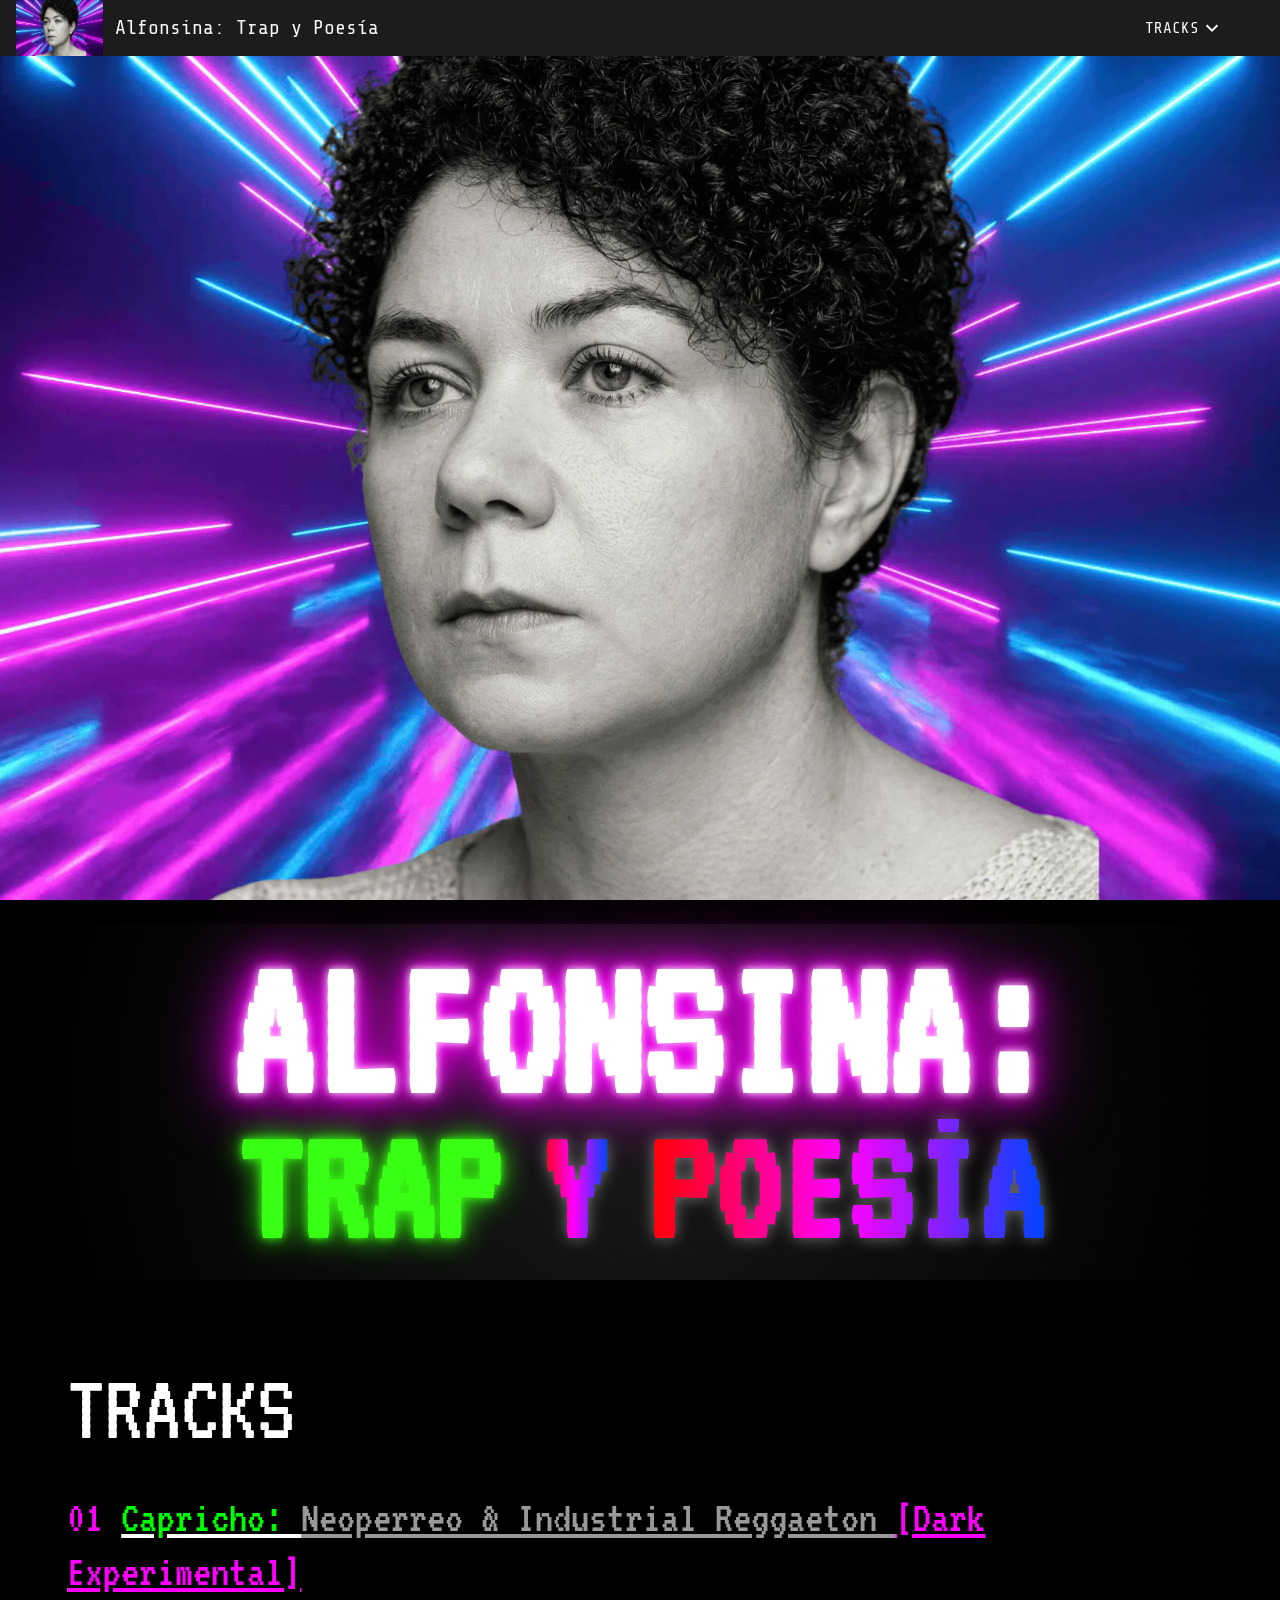
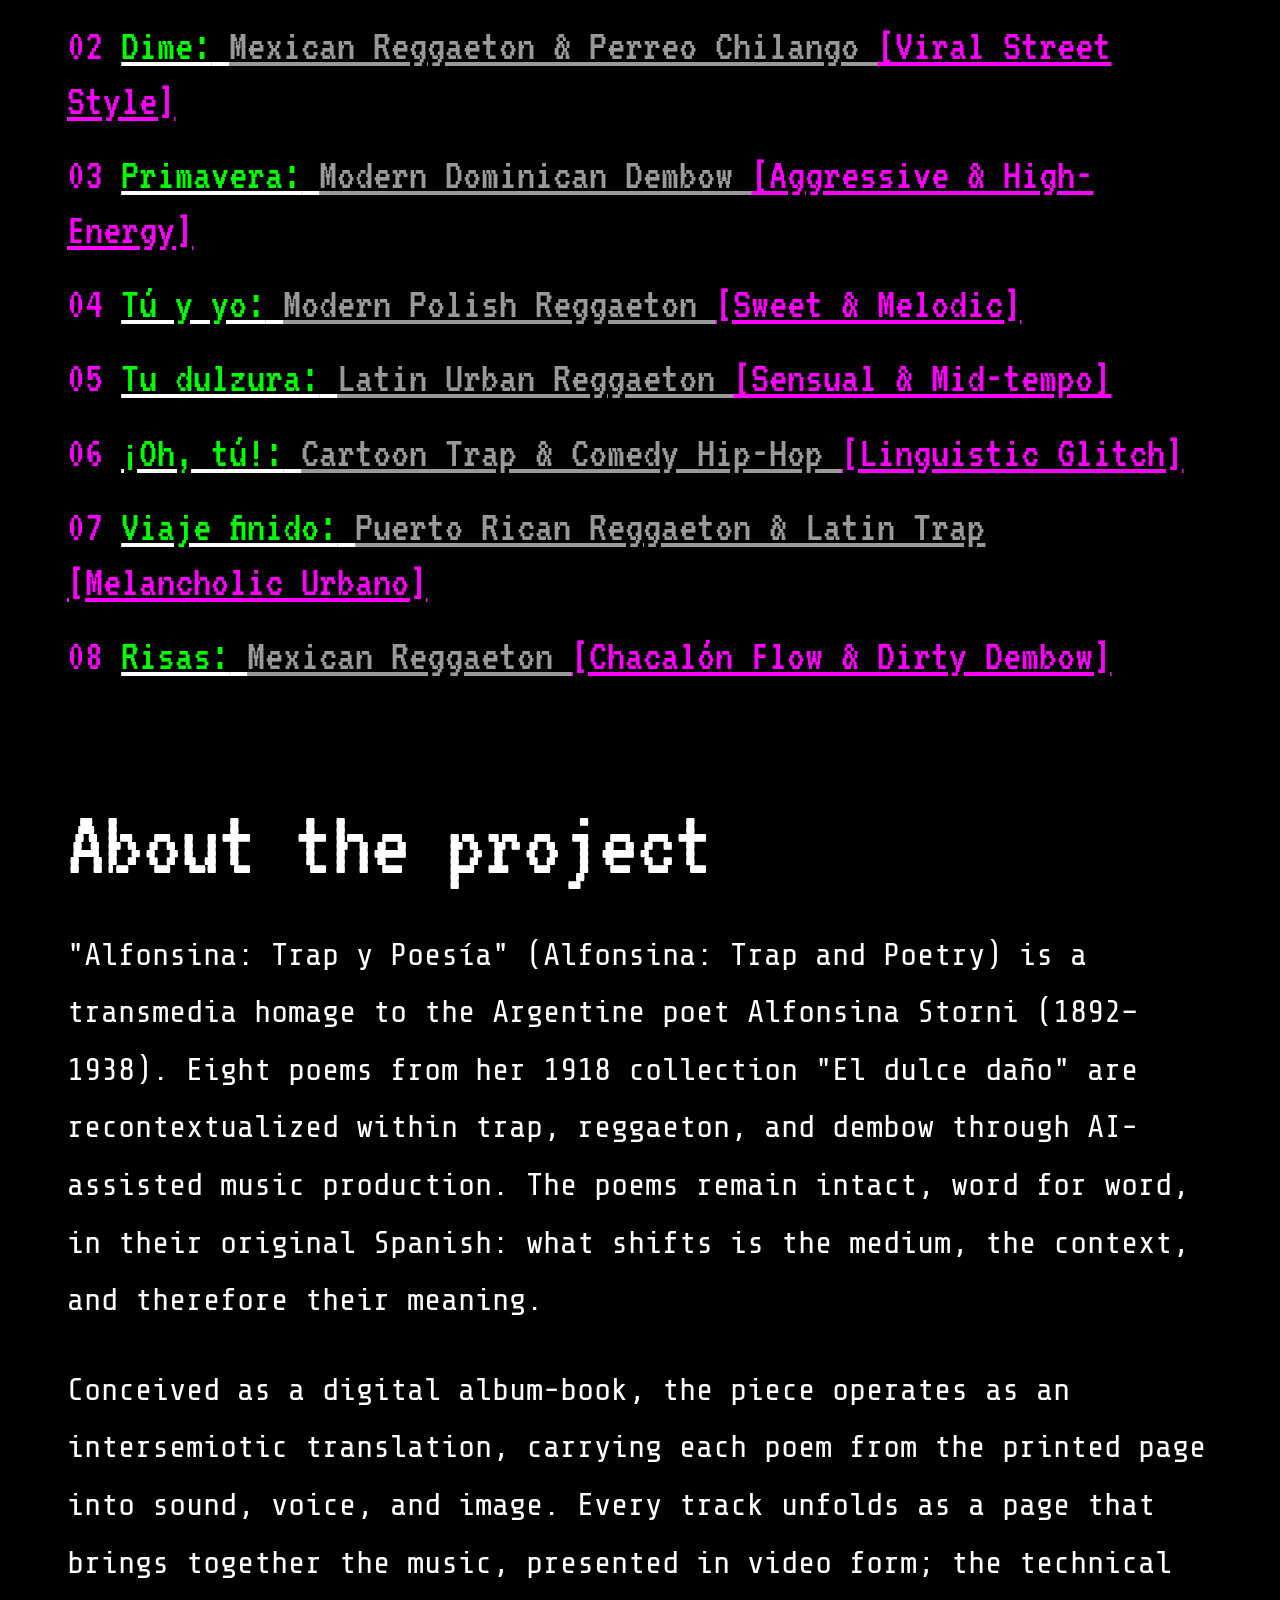
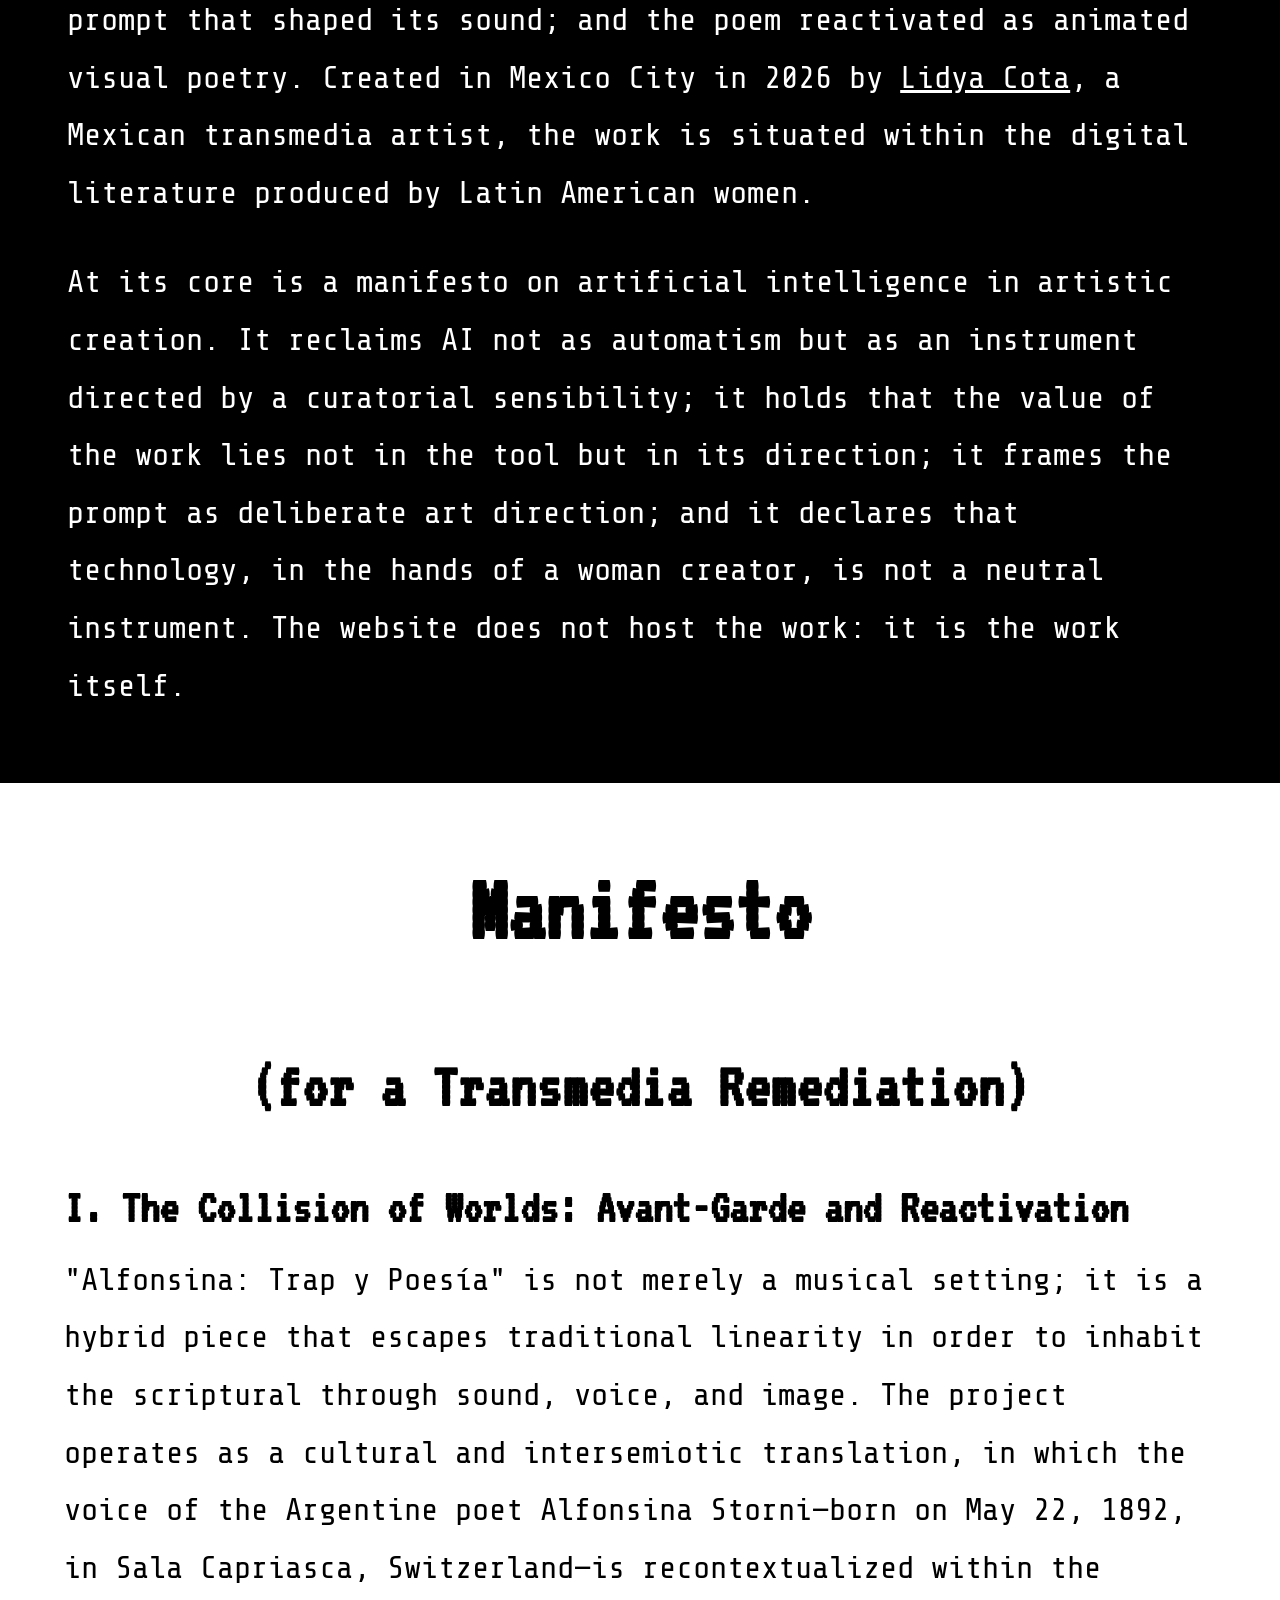
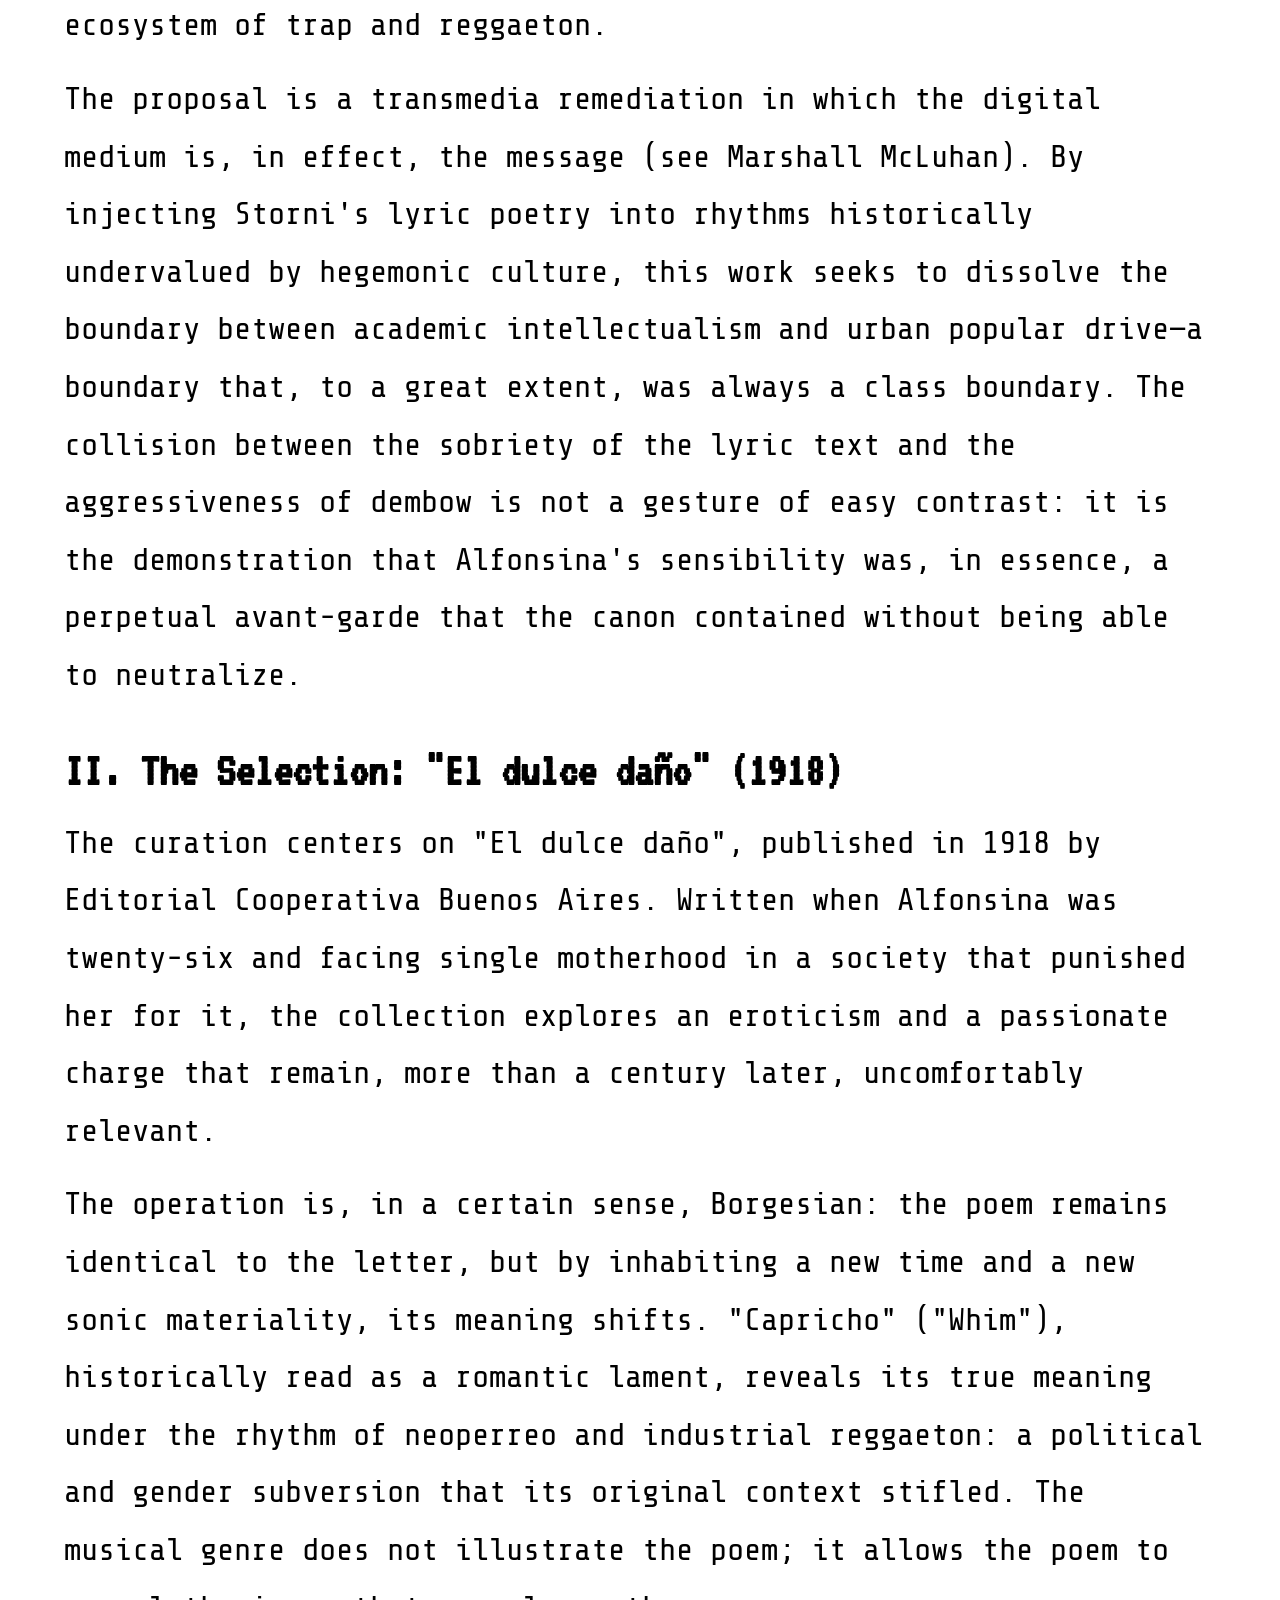
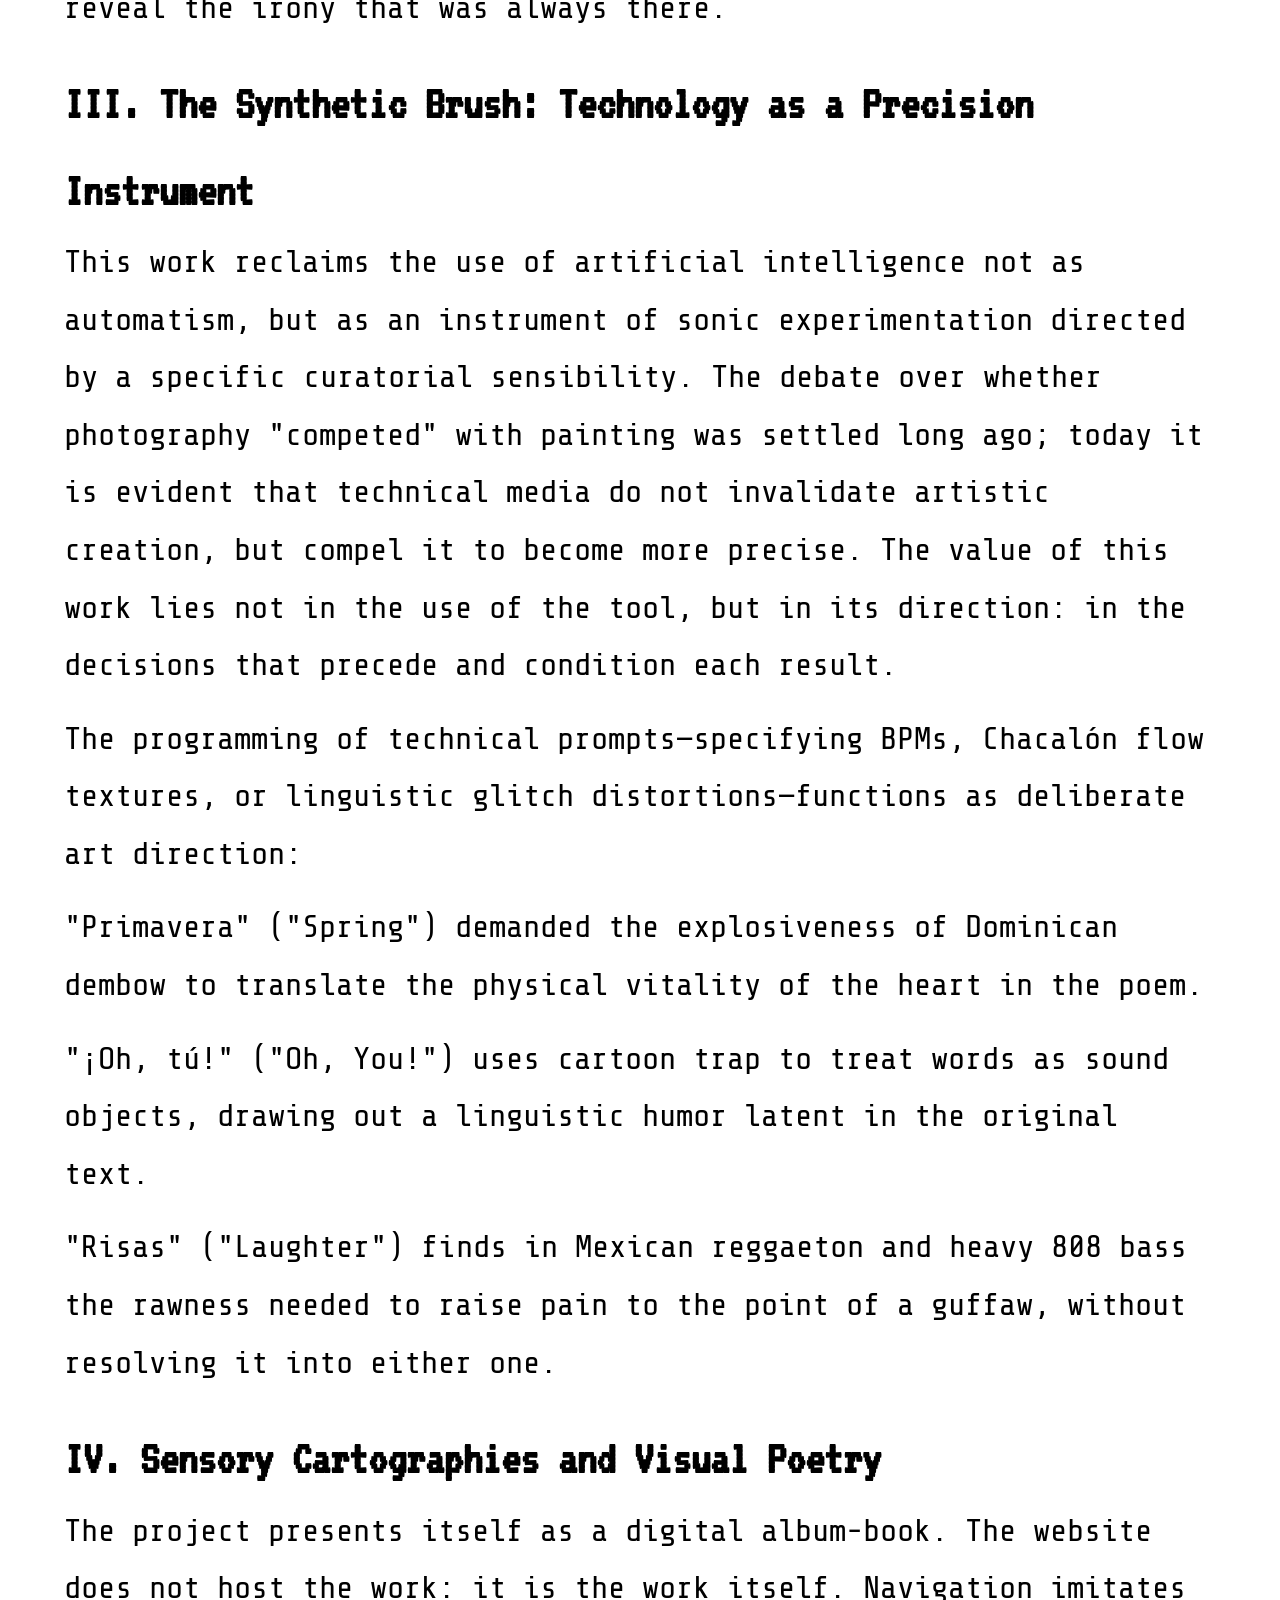
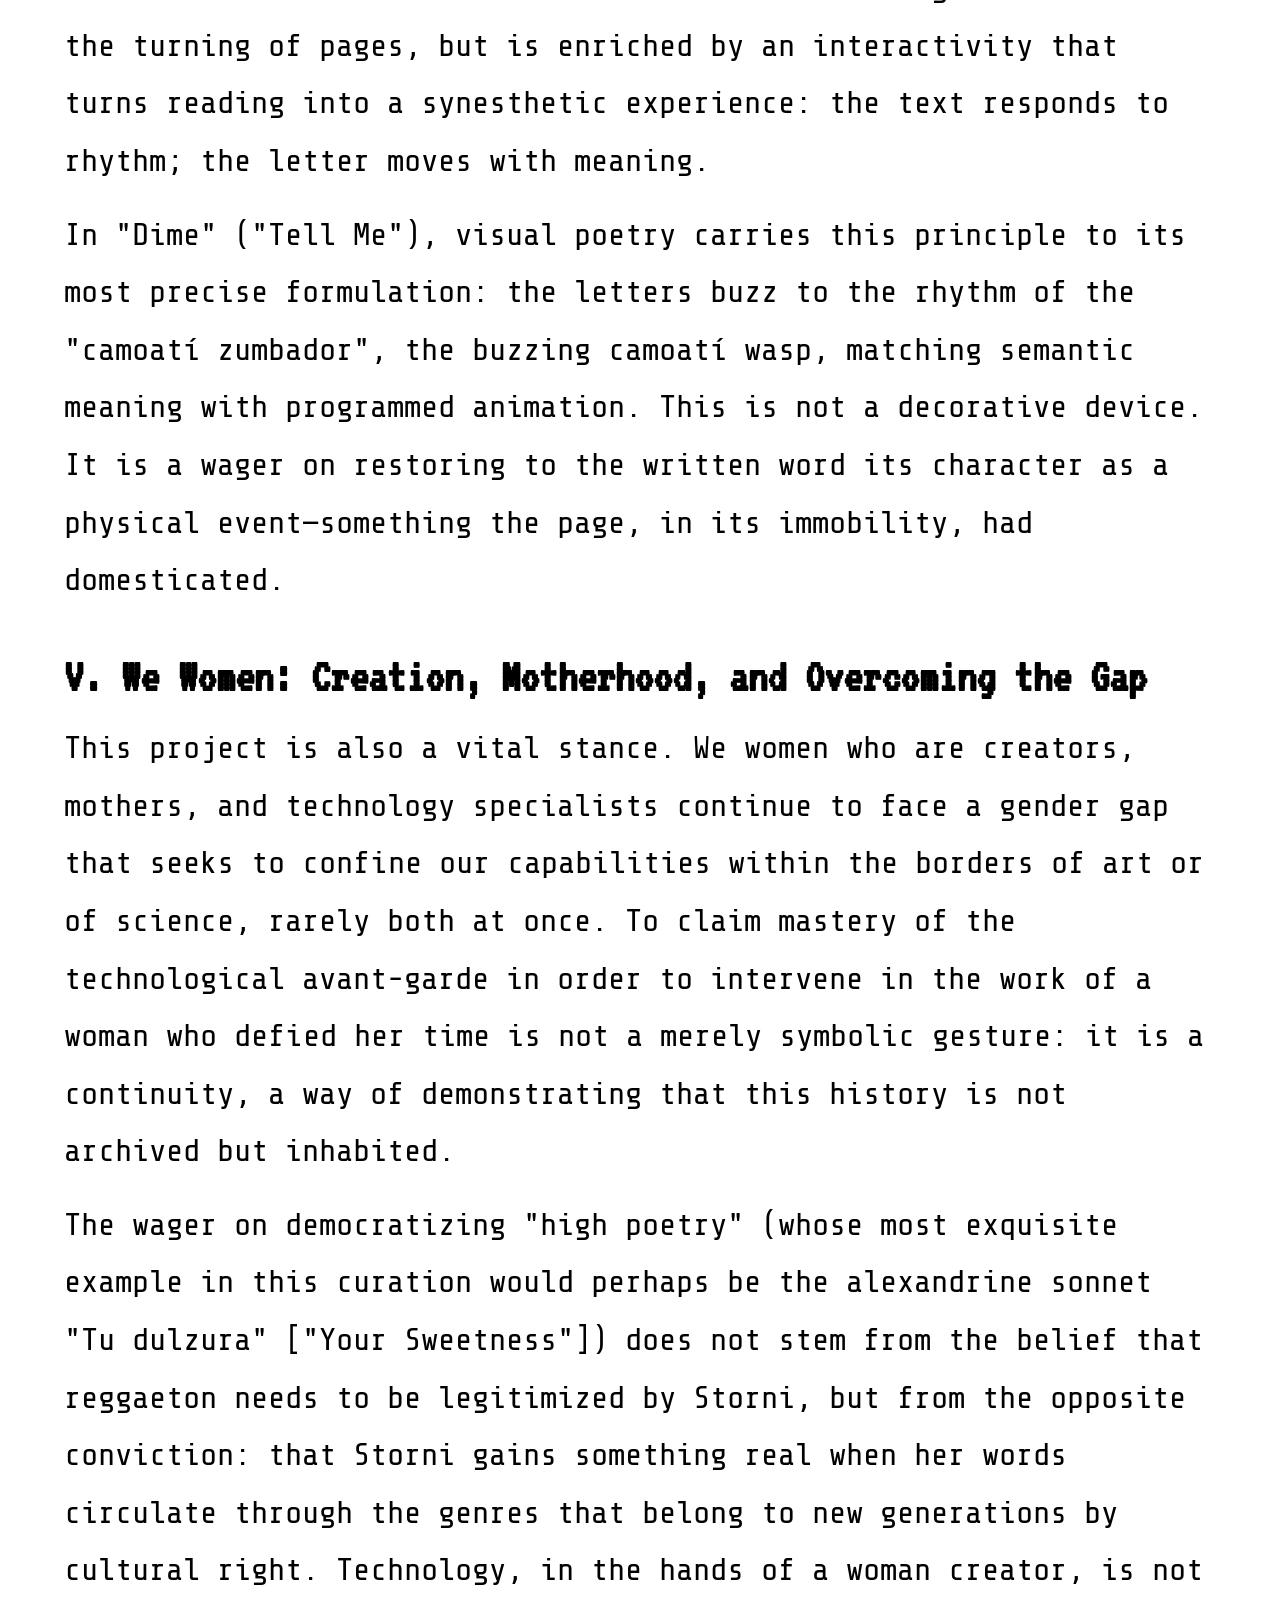
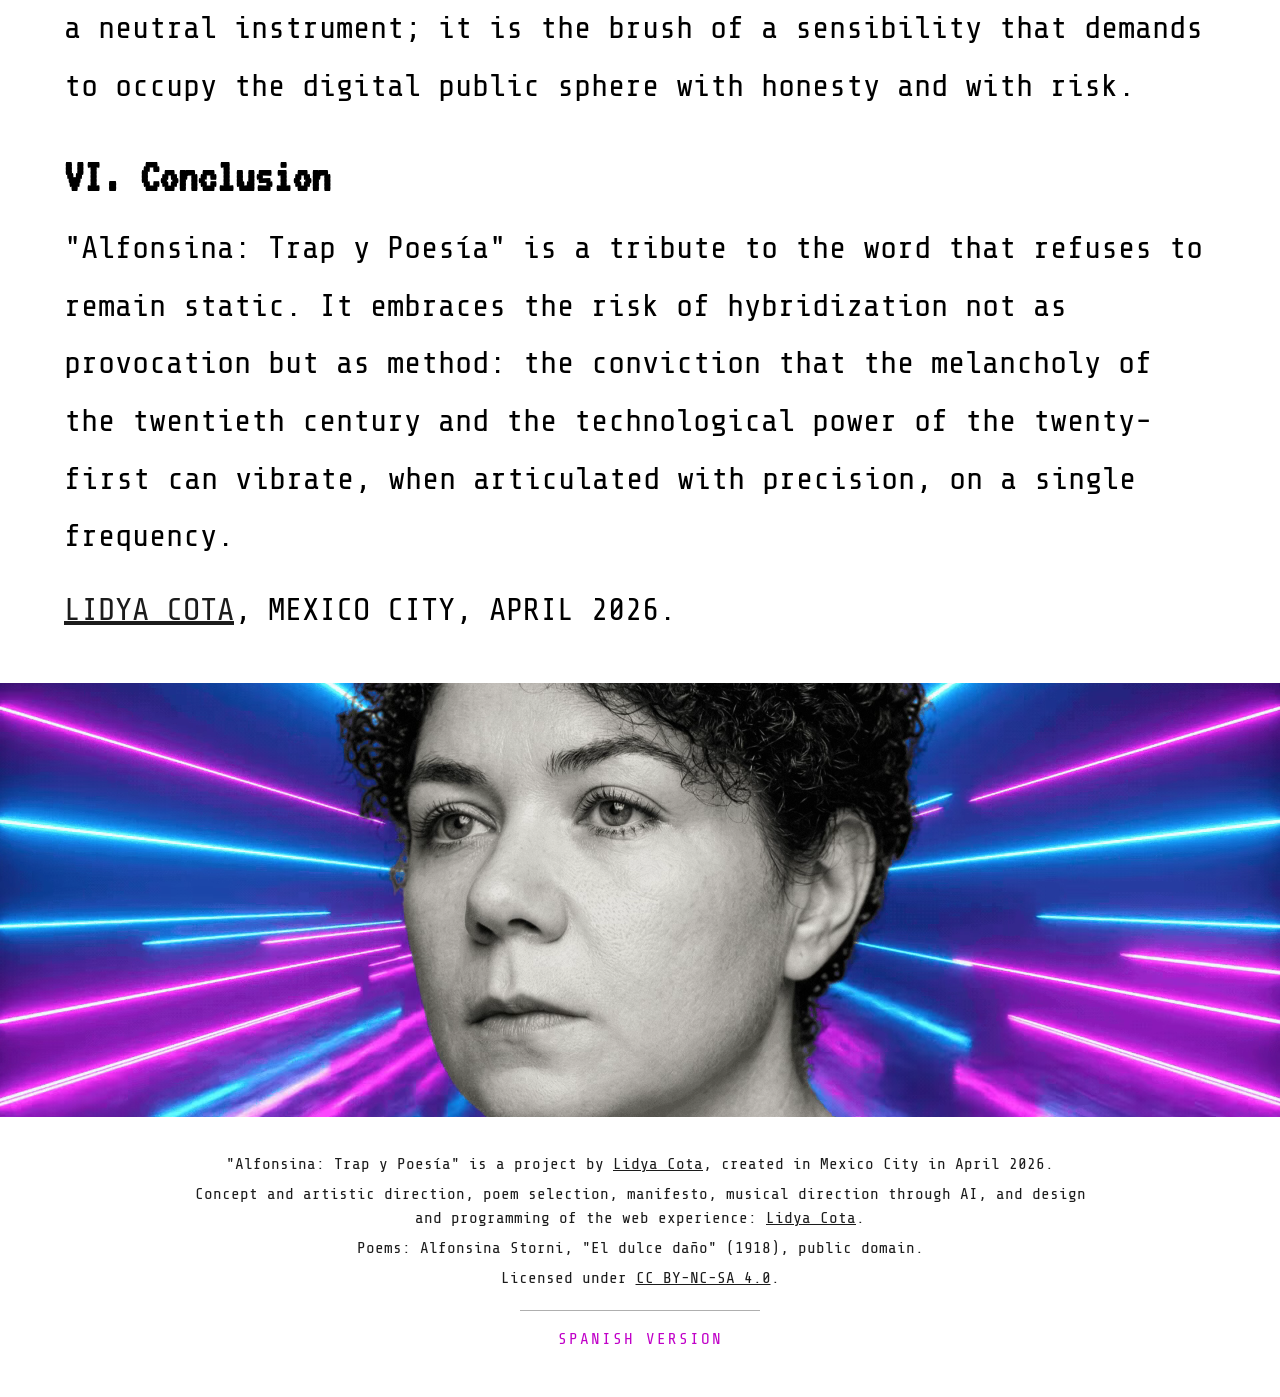
==== commit c42ba161: "Migrar Alfonsina a GitHub Pages sin dominio personalizado" ====
--- a/en/index.html
+++ b/en/index.html
@@ -1,5 +1,5 @@
 <!DOCTYPE html>
-<html lang="en"><head><meta charset="utf-8"><meta name="viewport" content="width=device-width, initial-scale=1"><meta name="theme-color" content="#050505"><title>Alfonsina: Trap y Poesía — A Tribute to Alfonsina Storni</title><meta name="description" content="A tribute to Alfonsina Storni: eight poems from &quot;El dulce daño&quot; (1918) recontextualized in trap, reggaeton, and dembow. A transmedia remediation by Lidya Cota."><meta name="keywords" content="Alfonsina Storni, tribute to Alfonsina Storni, Alfonsina Storni poems, El dulce daño, transmedia poetry, transmedia remediation, electronic literature, e-literature, digital poetry, visual poetry, digital album-book, intersemiotic translation, Latin American poetry, Argentine poet, trap, reggaeton, dembow, AI music, Suno, Lidya Cota, homenaje a Alfonsina Storni, poesía transmedia, literatura digital, Latin American electronic literature, digital literature by women, Latin American women in electronic literature, women in electronic literature, women in digital literature, women creators, women in tech, gender gap in art and technology, Latin American women artists, Mexican woman artist, Latina digital artist, Latin American transmedia art, Latin American digital poetry, literatura digital latinoamericana, mujeres en la literatura digital, recontextualization, remediation, intersemiotic translation, artistic intervention, contemporary art, art and technology, art and AI, AI in art, manifesto on artificial intelligence"><meta name="author" content="Lidya Cota"><meta name="creator" content="Lidya Cota"><meta name="copyright" content="© 2026 Lidya Cota · CC BY-NC-SA 4.0 · Poems by Alfonsina Storni (public domain)"><meta name="robots" content="index, follow, max-image-preview:large, max-snippet:-1, max-video-preview:-1"><link rel="canonical" href="https://alfonsinatrapypoesia.lidyacota.com/en/"><link rel="license" href="https://creativecommons.org/licenses/by-nc-sa/4.0/"><link rel="author" href="https://www.lidyacota.com/"><link rel="alternate" hreflang="es" href="https://alfonsinatrapypoesia.lidyacota.com/"><link rel="alternate" hreflang="en" href="https://alfonsinatrapypoesia.lidyacota.com/en/"><link rel="alternate" hreflang="x-default" href="https://alfonsinatrapypoesia.lidyacota.com/"><meta property="og:type" content="website"><meta property="og:site_name" content="Alfonsina: Trap y Poesía"><meta property="og:title" content="Alfonsina: Trap y Poesía — A Tribute to Alfonsina Storni"><meta property="og:description" content="A tribute to Alfonsina Storni: eight poems from &quot;El dulce daño&quot; (1918) recontextualized in trap, reggaeton, and dembow. A transmedia remediation by Lidya Cota."><meta property="og:url" content="https://alfonsinatrapypoesia.lidyacota.com/en/"><meta property="og:image" content="https://alfonsinatrapypoesia.lidyacota.com/assets/og-alfonsina-trap-y-poesia.jpg"><meta property="og:image:width" content="1200"><meta property="og:image:height" content="630"><meta property="og:image:alt" content="Alfonsina Storni against neon light rays with the title &quot;Alfonsina: Trap y Poesía&quot;"><meta property="og:locale" content="en_US"><meta property="og:locale:alternate" content="es_MX"><meta name="twitter:card" content="summary_large_image"><meta name="twitter:title" content="Alfonsina: Trap y Poesía — A Tribute to Alfonsina Storni"><meta name="twitter:description" content="A tribute to Alfonsina Storni: eight poems from &quot;El dulce daño&quot; (1918) recontextualized in trap, reggaeton, and dembow. A transmedia remediation by Lidya Cota."><meta name="twitter:image" content="https://alfonsinatrapypoesia.lidyacota.com/assets/og-alfonsina-trap-y-poesia.jpg"><meta name="twitter:image:alt" content="Alfonsina Storni against neon light rays with the title &quot;Alfonsina: Trap y Poesía&quot;"><script type="application/ld+json">{"@context":"https://schema.org","@graph":[{"@type":"WebSite","@id":"https://alfonsinatrapypoesia.lidyacota.com/#website","url":"https://alfonsinatrapypoesia.lidyacota.com/","name":"Alfonsina: Trap y Poesía","alternateName":"Alfonsina: Trap and Poetry","inLanguage":["es","en"],"author":{"@id":"https://alfonsinatrapypoesia.lidyacota.com/#lidya-cota"},"publisher":{"@id":"https://alfonsinatrapypoesia.lidyacota.com/#lidya-cota"}},{"@type":"Person","@id":"https://alfonsinatrapypoesia.lidyacota.com/#lidya-cota","name":"Lidya Cota","url":"https://www.lidyacota.com/","sameAs":["https://www.lidyacota.com/"],"gender":"https://schema.org/Female","nationality":{"@type":"Country","name":"México"},"jobTitle":"Transmedia artist and creator of electronic literature","description":"Lidya Cota is a Mexican and Latin American transmedia artist, creator of electronic literature, mother, and technology specialist based in Mexico City. Her work is part of the digital literature made by Latin American women, bringing together poetry, music, image, and code.","knowsAbout":["Electronic literature","Latin American electronic literature","Transmedia poetry","Visual poetry","Transmedia art","AI music","Technology"],"homeLocation":{"@type":"Place","name":"Mexico City, Mexico"}},{"@type":"Person","@id":"https://alfonsinatrapypoesia.lidyacota.com/#alfonsina-storni","name":"Alfonsina Storni","birthDate":"1892-05-22","deathDate":"1938-10-25","birthPlace":"Sala Capriasca, Suiza","nationality":"Argentina","sameAs":["https://es.wikipedia.org/wiki/Alfonsina_Storni","https://en.wikipedia.org/wiki/Alfonsina_Storni"]},{"@type":"Book","@id":"https://alfonsinatrapypoesia.lidyacota.com/#el-dulce-dano","name":"El dulce daño","author":{"@id":"https://alfonsinatrapypoesia.lidyacota.com/#alfonsina-storni"},"datePublished":"1918","inLanguage":"es","publisher":{"@type":"Organization","name":"Editorial Cooperativa Buenos Aires"},"license":"https://creativecommons.org/publicdomain/mark/1.0/"},{"@type":["CreativeWork","MusicAlbum"],"@id":"https://alfonsinatrapypoesia.lidyacota.com/en/#work","name":"Alfonsina: Trap y Poesía","alternateName":"Alfonsina: Trap and Poetry","url":"https://alfonsinatrapypoesia.lidyacota.com/en/","inLanguage":"en","description":"\"Alfonsina: Trap y Poesía\" is a digital album-book by Lidya Cota (Mexico City, April 2026) and a transmedia homage to the poet Alfonsina Storni. Eight poems from \"El dulce daño\" (1918) are recontextualized within trap, reggaeton, and dembow through AI-assisted music production, without altering a single word, and are reactivated as music, prompt, and animated visual poetry. The work operates as a transmedia remediation and an intersemiotic translation that brings together electronic literature, visual poetry, and urban music to dissolve the boundary between high poetry and popular culture. Its manifesto sets out a position on artificial intelligence in artistic creation: AI not as automatism, but as an instrument directed by a curatorial sensibility. It is also a stance on the place of women in electronic literature and technology: a woman who is a creator, a mother, and a technology specialist intervenes in the work of another woman who defied her time.","abstract":"A tribute to Alfonsina Storni: eight poems from \"El dulce daño\" (1918) recontextualized in trap, reggaeton, and dembow. A transmedia remediation by Lidya Cota.","image":"https://alfonsinatrapypoesia.lidyacota.com/assets/og-alfonsina-trap-y-poesia.jpg","creator":{"@id":"https://alfonsinatrapypoesia.lidyacota.com/#lidya-cota"},"author":{"@id":"https://alfonsinatrapypoesia.lidyacota.com/#lidya-cota"},"byArtist":{"@id":"https://alfonsinatrapypoesia.lidyacota.com/#lidya-cota"},"dateCreated":"2026-04","locationCreated":{"@type":"Place","name":"Mexico City, Mexico"},"genre":["Electronic literature","Transmedia poetry","Visual poetry","Digital album-book","Trap","Reggaeton","Dembow"],"keywords":"Alfonsina Storni, tribute to Alfonsina Storni, Alfonsina Storni poems, El dulce daño, transmedia poetry, transmedia remediation, electronic literature, e-literature, digital poetry, visual poetry, digital album-book, intersemiotic translation, Latin American poetry, Argentine poet, trap, reggaeton, dembow, AI music, Suno, Lidya Cota, homenaje a Alfonsina Storni, poesía transmedia, literatura digital, Latin American electronic literature, digital literature by women, Latin American women in electronic literature, women in electronic literature, women in digital literature, women creators, women in tech, gender gap in art and technology, Latin American women artists, Mexican woman artist, Latina digital artist, Latin American transmedia art, Latin American digital poetry, literatura digital latinoamericana, mujeres en la literatura digital, recontextualization, remediation, intersemiotic translation, artistic intervention, contemporary art, art and technology, art and AI, AI in art, manifesto on artificial intelligence","about":{"@id":"https://alfonsinatrapypoesia.lidyacota.com/#alfonsina-storni"},"isBasedOn":{"@id":"https://alfonsinatrapypoesia.lidyacota.com/#el-dulce-dano"},"license":"https://creativecommons.org/licenses/by-nc-sa/4.0/","copyrightHolder":{"@id":"https://alfonsinatrapypoesia.lidyacota.com/#lidya-cota"},"copyrightYear":2026,"creditText":"A work by Lidya Cota (Mexico City, April 2026). Concept and artistic direction, poem selection, manifesto, musical direction through AI, and design and programming of the web experience: Lidya Cota. Poems: Alfonsina Storni, \"El dulce daño\" (1918), public domain. Tools: Suno (music), Gemini (help developing prompts), Canva and free stock footage (videos), ChatGPT and Claude (help with web development). License: CC BY-NC-SA 4.0.","albumProductionType":"https://schema.org/StudioAlbum","numTracks":8,"sameAs":["https://www.youtube.com/@alfonsina-trap-y-poesia"],"isPartOf":{"@id":"https://alfonsinatrapypoesia.lidyacota.com/#website"},"track":[{"@id":"https://alfonsinatrapypoesia.lidyacota.com/inicio/capricho/#track"},{"@id":"https://alfonsinatrapypoesia.lidyacota.com/inicio/dime/#track"},{"@id":"https://alfonsinatrapypoesia.lidyacota.com/inicio/primavera/#track"},{"@id":"https://alfonsinatrapypoesia.lidyacota.com/inicio/tu-y-yo/#track"},{"@id":"https://alfonsinatrapypoesia.lidyacota.com/inicio/tu-dulzura/#track"},{"@id":"https://alfonsinatrapypoesia.lidyacota.com/inicio/oh-tu/#track"},{"@id":"https://alfonsinatrapypoesia.lidyacota.com/inicio/viaje-finido/#track"},{"@id":"https://alfonsinatrapypoesia.lidyacota.com/inicio/risas/#track"}],"translationOfWork":{"@id":"https://alfonsinatrapypoesia.lidyacota.com/#obra"}},{"@type":"WebPage","@id":"https://alfonsinatrapypoesia.lidyacota.com/en/#webpage","url":"https://alfonsinatrapypoesia.lidyacota.com/en/","name":"Alfonsina: Trap y Poesía — A Tribute to Alfonsina Storni","description":"A tribute to Alfonsina Storni: eight poems from \"El dulce daño\" (1918) recontextualized in trap, reggaeton, and dembow. A transmedia remediation by Lidya Cota.","inLanguage":"en","isPartOf":{"@id":"https://alfonsinatrapypoesia.lidyacota.com/#website"},"about":{"@id":"https://alfonsinatrapypoesia.lidyacota.com/en/#work"},"mainEntity":{"@id":"https://alfonsinatrapypoesia.lidyacota.com/en/#work"},"primaryImageOfPage":{"@type":"ImageObject","url":"https://alfonsinatrapypoesia.lidyacota.com/assets/og-alfonsina-trap-y-poesia.jpg","width":1200,"height":630}}]}</script><link rel="icon" href="../assets/alfonsina.png"><link rel="preconnect" href="https://fonts.googleapis.com"><link rel="preconnect" href="https://fonts.gstatic.com" crossorigin><link href="https://fonts.googleapis.com/css2?family=VT323&family=Share+Tech+Mono&family=Roboto+Mono:wght@400;700&family=Audiowide&display=swap" rel="stylesheet"><link rel="stylesheet" href="../assets/site.css"><link rel="stylesheet" href="../assets/home.css"><link rel="stylesheet" href="../assets/layout.css"></head><body><header class="site-header"><button class="nav-toggle" type="button" aria-label="Open menu" aria-controls="site-nav" aria-expanded="false"><svg viewBox="0 0 24 24" width="24" height="24" aria-hidden="true"><path fill="currentColor" d="M3 18h18v-2H3v2zm0-5h18v-2H3v2zm0-7v2h18V6H3z"/></svg></button><a class="brand" href="../index.html"><img src="../assets/alfonsina.png" alt="" width="87" height="56"><span>Alfonsina: Trap y Poesía</span></a><nav class="site-nav" id="site-nav" aria-label="Tracks"><button class="nav-close" type="button" aria-label="Close menu"><svg viewBox="0 0 24 24" width="24" height="24" aria-hidden="true"><path fill="currentColor" d="M19 6.41 17.59 5 12 10.59 6.41 5 5 6.41 10.59 12 5 17.59 6.41 19 12 13.41 17.59 19 19 17.59 13.41 12z"/></svg></button><div class="tracks-menu"><div class="tracks-head"><a class="tracks-link" href="../index.html">TRACKS</a><button class="tracks-toggle" type="button" aria-controls="menu-list" aria-expanded="false" aria-label="Expand/collapse"><svg viewBox="0 0 24 24" width="24" height="24" aria-hidden="true"><path fill="none" stroke="currentColor" stroke-width="2" d="M6.6 9.3 12 14.7l5.4-5.4"/></svg></button></div><div class="menu-list" id="menu-list"><a href="../inicio/capricho/index.html">01 Capricho</a><a href="../inicio/dime/index.html">02 Dime</a><a href="../inicio/primavera/index.html">03 Primavera</a><a href="../inicio/tu-y-yo/index.html">04 Tú y yo</a><a href="../inicio/tu-dulzura/index.html">05 Tu dulzura</a><a href="../inicio/oh-tu/index.html">06 ¡Oh, tú!</a><a href="../inicio/viaje-finido/index.html">07 Viaje finido</a><a href="../inicio/risas/index.html">08 Risas</a></div></div></nav><div class="nav-scrim" aria-hidden="true"></div></header><main><section class="album-cover"><video class="cover-image" autoplay muted loop playsinline preload="auto" poster="../assets/alfonsina-cabecera.jpg" role="img" aria-label="Alfonsina Storni in black and white against neon light rays (animation)"><source src="../assets/alfonsina-cabecera.mp4" type="video/mp4"><source src="../assets/alfonsina-cabecera.webm" type="video/webm"></video></section><section class="title-block original-block"><div class="title-art">
+<html lang="en"><head><meta charset="utf-8"><meta name="viewport" content="width=device-width, initial-scale=1"><meta name="theme-color" content="#050505"><title>Alfonsina: Trap y Poesía — A Tribute to Alfonsina Storni</title><meta name="description" content="A tribute to Alfonsina Storni: eight poems from &quot;El dulce daño&quot; (1918) recontextualized in trap, reggaeton, and dembow. A transmedia remediation by Lidya Cota."><meta name="keywords" content="Alfonsina Storni, tribute to Alfonsina Storni, Alfonsina Storni poems, El dulce daño, transmedia poetry, transmedia remediation, electronic literature, e-literature, digital poetry, visual poetry, digital album-book, intersemiotic translation, Latin American poetry, Argentine poet, trap, reggaeton, dembow, AI music, Suno, Lidya Cota, homenaje a Alfonsina Storni, poesía transmedia, literatura digital, Latin American electronic literature, digital literature by women, Latin American women in electronic literature, women in electronic literature, women in digital literature, women creators, women in tech, gender gap in art and technology, Latin American women artists, Mexican woman artist, Latina digital artist, Latin American transmedia art, Latin American digital poetry, literatura digital latinoamericana, mujeres en la literatura digital, recontextualization, remediation, intersemiotic translation, artistic intervention, contemporary art, art and technology, art and AI, AI in art, manifesto on artificial intelligence"><meta name="author" content="Lidya Cota"><meta name="creator" content="Lidya Cota"><meta name="copyright" content="© 2026 Lidya Cota · CC BY-NC-SA 4.0 · Poems by Alfonsina Storni (public domain)"><meta name="robots" content="index, follow, max-image-preview:large, max-snippet:-1, max-video-preview:-1"><link rel="canonical" href="https://lidyacota.github.io/alfonsina-trap-y-poesia/en/"><link rel="license" href="https://creativecommons.org/licenses/by-nc-sa/4.0/"><link rel="author" href="https://www.lidyacota.com/"><link rel="alternate" hreflang="es" href="https://lidyacota.github.io/alfonsina-trap-y-poesia/"><link rel="alternate" hreflang="en" href="https://lidyacota.github.io/alfonsina-trap-y-poesia/en/"><link rel="alternate" hreflang="x-default" href="https://lidyacota.github.io/alfonsina-trap-y-poesia/"><meta property="og:type" content="website"><meta property="og:site_name" content="Alfonsina: Trap y Poesía"><meta property="og:title" content="Alfonsina: Trap y Poesía — A Tribute to Alfonsina Storni"><meta property="og:description" content="A tribute to Alfonsina Storni: eight poems from &quot;El dulce daño&quot; (1918) recontextualized in trap, reggaeton, and dembow. A transmedia remediation by Lidya Cota."><meta property="og:url" content="https://lidyacota.github.io/alfonsina-trap-y-poesia/en/"><meta property="og:image" content="https://lidyacota.github.io/alfonsina-trap-y-poesia/assets/og-alfonsina-trap-y-poesia.jpg"><meta property="og:image:width" content="1200"><meta property="og:image:height" content="630"><meta property="og:image:alt" content="Alfonsina Storni against neon light rays with the title &quot;Alfonsina: Trap y Poesía&quot;"><meta property="og:locale" content="en_US"><meta property="og:locale:alternate" content="es_MX"><meta name="twitter:card" content="summary_large_image"><meta name="twitter:title" content="Alfonsina: Trap y Poesía — A Tribute to Alfonsina Storni"><meta name="twitter:description" content="A tribute to Alfonsina Storni: eight poems from &quot;El dulce daño&quot; (1918) recontextualized in trap, reggaeton, and dembow. A transmedia remediation by Lidya Cota."><meta name="twitter:image" content="https://lidyacota.github.io/alfonsina-trap-y-poesia/assets/og-alfonsina-trap-y-poesia.jpg"><meta name="twitter:image:alt" content="Alfonsina Storni against neon light rays with the title &quot;Alfonsina: Trap y Poesía&quot;"><script type="application/ld+json">{"@context":"https://schema.org","@graph":[{"@type":"WebSite","@id":"https://lidyacota.github.io/alfonsina-trap-y-poesia/#website","url":"https://lidyacota.github.io/alfonsina-trap-y-poesia/","name":"Alfonsina: Trap y Poesía","alternateName":"Alfonsina: Trap and Poetry","inLanguage":["es","en"],"author":{"@id":"https://lidyacota.github.io/alfonsina-trap-y-poesia/#lidya-cota"},"publisher":{"@id":"https://lidyacota.github.io/alfonsina-trap-y-poesia/#lidya-cota"}},{"@type":"Person","@id":"https://lidyacota.github.io/alfonsina-trap-y-poesia/#lidya-cota","name":"Lidya Cota","url":"https://www.lidyacota.com/","sameAs":["https://www.lidyacota.com/"],"gender":"https://schema.org/Female","nationality":{"@type":"Country","name":"México"},"jobTitle":"Transmedia artist and creator of electronic literature","description":"Lidya Cota is a Mexican and Latin American transmedia artist, creator of electronic literature, mother, and technology specialist based in Mexico City. Her work is part of the digital literature made by Latin American women, bringing together poetry, music, image, and code.","knowsAbout":["Electronic literature","Latin American electronic literature","Transmedia poetry","Visual poetry","Transmedia art","AI music","Technology"],"homeLocation":{"@type":"Place","name":"Mexico City, Mexico"}},{"@type":"Person","@id":"https://lidyacota.github.io/alfonsina-trap-y-poesia/#alfonsina-storni","name":"Alfonsina Storni","birthDate":"1892-05-22","deathDate":"1938-10-25","birthPlace":"Sala Capriasca, Suiza","nationality":"Argentina","sameAs":["https://es.wikipedia.org/wiki/Alfonsina_Storni","https://en.wikipedia.org/wiki/Alfonsina_Storni"]},{"@type":"Book","@id":"https://lidyacota.github.io/alfonsina-trap-y-poesia/#el-dulce-dano","name":"El dulce daño","author":{"@id":"https://lidyacota.github.io/alfonsina-trap-y-poesia/#alfonsina-storni"},"datePublished":"1918","inLanguage":"es","publisher":{"@type":"Organization","name":"Editorial Cooperativa Buenos Aires"},"license":"https://creativecommons.org/publicdomain/mark/1.0/"},{"@type":["CreativeWork","MusicAlbum"],"@id":"https://lidyacota.github.io/alfonsina-trap-y-poesia/en/#work","name":"Alfonsina: Trap y Poesía","alternateName":"Alfonsina: Trap and Poetry","url":"https://lidyacota.github.io/alfonsina-trap-y-poesia/en/","inLanguage":"en","description":"\"Alfonsina: Trap y Poesía\" is a digital album-book by Lidya Cota (Mexico City, April 2026) and a transmedia homage to the poet Alfonsina Storni. Eight poems from \"El dulce daño\" (1918) are recontextualized within trap, reggaeton, and dembow through AI-assisted music production, without altering a single word, and are reactivated as music, prompt, and animated visual poetry. The work operates as a transmedia remediation and an intersemiotic translation that brings together electronic literature, visual poetry, and urban music to dissolve the boundary between high poetry and popular culture. Its manifesto sets out a position on artificial intelligence in artistic creation: AI not as automatism, but as an instrument directed by a curatorial sensibility. It is also a stance on the place of women in electronic literature and technology: a woman who is a creator, a mother, and a technology specialist intervenes in the work of another woman who defied her time.","abstract":"A tribute to Alfonsina Storni: eight poems from \"El dulce daño\" (1918) recontextualized in trap, reggaeton, and dembow. A transmedia remediation by Lidya Cota.","image":"https://lidyacota.github.io/alfonsina-trap-y-poesia/assets/og-alfonsina-trap-y-poesia.jpg","creator":{"@id":"https://lidyacota.github.io/alfonsina-trap-y-poesia/#lidya-cota"},"author":{"@id":"https://lidyacota.github.io/alfonsina-trap-y-poesia/#lidya-cota"},"byArtist":{"@id":"https://lidyacota.github.io/alfonsina-trap-y-poesia/#lidya-cota"},"dateCreated":"2026-04","locationCreated":{"@type":"Place","name":"Mexico City, Mexico"},"genre":["Electronic literature","Transmedia poetry","Visual poetry","Digital album-book","Trap","Reggaeton","Dembow"],"keywords":"Alfonsina Storni, tribute to Alfonsina Storni, Alfonsina Storni poems, El dulce daño, transmedia poetry, transmedia remediation, electronic literature, e-literature, digital poetry, visual poetry, digital album-book, intersemiotic translation, Latin American poetry, Argentine poet, trap, reggaeton, dembow, AI music, Suno, Lidya Cota, homenaje a Alfonsina Storni, poesía transmedia, literatura digital, Latin American electronic literature, digital literature by women, Latin American women in electronic literature, women in electronic literature, women in digital literature, women creators, women in tech, gender gap in art and technology, Latin American women artists, Mexican woman artist, Latina digital artist, Latin American transmedia art, Latin American digital poetry, literatura digital latinoamericana, mujeres en la literatura digital, recontextualization, remediation, intersemiotic translation, artistic intervention, contemporary art, art and technology, art and AI, AI in art, manifesto on artificial intelligence","about":{"@id":"https://lidyacota.github.io/alfonsina-trap-y-poesia/#alfonsina-storni"},"isBasedOn":{"@id":"https://lidyacota.github.io/alfonsina-trap-y-poesia/#el-dulce-dano"},"license":"https://creativecommons.org/licenses/by-nc-sa/4.0/","copyrightHolder":{"@id":"https://lidyacota.github.io/alfonsina-trap-y-poesia/#lidya-cota"},"copyrightYear":2026,"creditText":"A work by Lidya Cota (Mexico City, April 2026). Concept and artistic direction, poem selection, manifesto, musical direction through AI, and design and programming of the web experience: Lidya Cota. Poems: Alfonsina Storni, \"El dulce daño\" (1918), public domain. Tools: Suno (music), Gemini (help developing prompts), Canva and free stock footage (videos), ChatGPT and Claude (help with web development). License: CC BY-NC-SA 4.0.","albumProductionType":"https://schema.org/StudioAlbum","numTracks":8,"sameAs":["https://www.youtube.com/@alfonsina-trap-y-poesia"],"isPartOf":{"@id":"https://lidyacota.github.io/alfonsina-trap-y-poesia/#website"},"track":[{"@id":"https://lidyacota.github.io/alfonsina-trap-y-poesia/inicio/capricho/#track"},{"@id":"https://lidyacota.github.io/alfonsina-trap-y-poesia/inicio/dime/#track"},{"@id":"https://lidyacota.github.io/alfonsina-trap-y-poesia/inicio/primavera/#track"},{"@id":"https://lidyacota.github.io/alfonsina-trap-y-poesia/inicio/tu-y-yo/#track"},{"@id":"https://lidyacota.github.io/alfonsina-trap-y-poesia/inicio/tu-dulzura/#track"},{"@id":"https://lidyacota.github.io/alfonsina-trap-y-poesia/inicio/oh-tu/#track"},{"@id":"https://lidyacota.github.io/alfonsina-trap-y-poesia/inicio/viaje-finido/#track"},{"@id":"https://lidyacota.github.io/alfonsina-trap-y-poesia/inicio/risas/#track"}],"translationOfWork":{"@id":"https://lidyacota.github.io/alfonsina-trap-y-poesia/#obra"}},{"@type":"WebPage","@id":"https://lidyacota.github.io/alfonsina-trap-y-poesia/en/#webpage","url":"https://lidyacota.github.io/alfonsina-trap-y-poesia/en/","name":"Alfonsina: Trap y Poesía — A Tribute to Alfonsina Storni","description":"A tribute to Alfonsina Storni: eight poems from \"El dulce daño\" (1918) recontextualized in trap, reggaeton, and dembow. A transmedia remediation by Lidya Cota.","inLanguage":"en","isPartOf":{"@id":"https://lidyacota.github.io/alfonsina-trap-y-poesia/#website"},"about":{"@id":"https://lidyacota.github.io/alfonsina-trap-y-poesia/en/#work"},"mainEntity":{"@id":"https://lidyacota.github.io/alfonsina-trap-y-poesia/en/#work"},"primaryImageOfPage":{"@type":"ImageObject","url":"https://lidyacota.github.io/alfonsina-trap-y-poesia/assets/og-alfonsina-trap-y-poesia.jpg","width":1200,"height":630}}]}</script><link rel="icon" href="../assets/alfonsina.png"><link rel="preconnect" href="https://fonts.googleapis.com"><link rel="preconnect" href="https://fonts.gstatic.com" crossorigin><link href="https://fonts.googleapis.com/css2?family=VT323&family=Share+Tech+Mono&family=Roboto+Mono:wght@400;700&family=Audiowide&display=swap" rel="stylesheet"><link rel="stylesheet" href="../assets/site.css"><link rel="stylesheet" href="../assets/home.css"><link rel="stylesheet" href="../assets/layout.css"></head><body><header class="site-header"><button class="nav-toggle" type="button" aria-label="Open menu" aria-controls="site-nav" aria-expanded="false"><svg viewBox="0 0 24 24" width="24" height="24" aria-hidden="true"><path fill="currentColor" d="M3 18h18v-2H3v2zm0-5h18v-2H3v2zm0-7v2h18V6H3z"/></svg></button><a class="brand" href="../index.html"><img src="../assets/alfonsina.png" alt="" width="87" height="56"><span>Alfonsina: Trap y Poesía</span></a><nav class="site-nav" id="site-nav" aria-label="Tracks"><button class="nav-close" type="button" aria-label="Close menu"><svg viewBox="0 0 24 24" width="24" height="24" aria-hidden="true"><path fill="currentColor" d="M19 6.41 17.59 5 12 10.59 6.41 5 5 6.41 10.59 12 5 17.59 6.41 19 12 13.41 17.59 19 19 17.59 13.41 12z"/></svg></button><div class="tracks-menu"><div class="tracks-head"><a class="tracks-link" href="../index.html">TRACKS</a><button class="tracks-toggle" type="button" aria-controls="menu-list" aria-expanded="false" aria-label="Expand/collapse"><svg viewBox="0 0 24 24" width="24" height="24" aria-hidden="true"><path fill="none" stroke="currentColor" stroke-width="2" d="M6.6 9.3 12 14.7l5.4-5.4"/></svg></button></div><div class="menu-list" id="menu-list"><a href="../inicio/capricho/index.html">01 Capricho</a><a href="../inicio/dime/index.html">02 Dime</a><a href="../inicio/primavera/index.html">03 Primavera</a><a href="../inicio/tu-y-yo/index.html">04 Tú y yo</a><a href="../inicio/tu-dulzura/index.html">05 Tu dulzura</a><a href="../inicio/oh-tu/index.html">06 ¡Oh, tú!</a><a href="../inicio/viaje-finido/index.html">07 Viaje finido</a><a href="../inicio/risas/index.html">08 Risas</a></div></div></nav><div class="nav-scrim" aria-hidden="true"></div></header><main><section class="album-cover"><video class="cover-image" autoplay muted loop playsinline preload="auto" poster="../assets/alfonsina-cabecera.jpg" role="img" aria-label="Alfonsina Storni in black and white against neon light rays (animation)"><source src="../assets/alfonsina-cabecera.mp4" type="video/mp4"><source src="../assets/alfonsina-cabecera.webm" type="video/webm"></video></section><section class="title-block original-block"><div class="title-art">
 
     <div class="homepage-container">
         <h1 class="title-main">
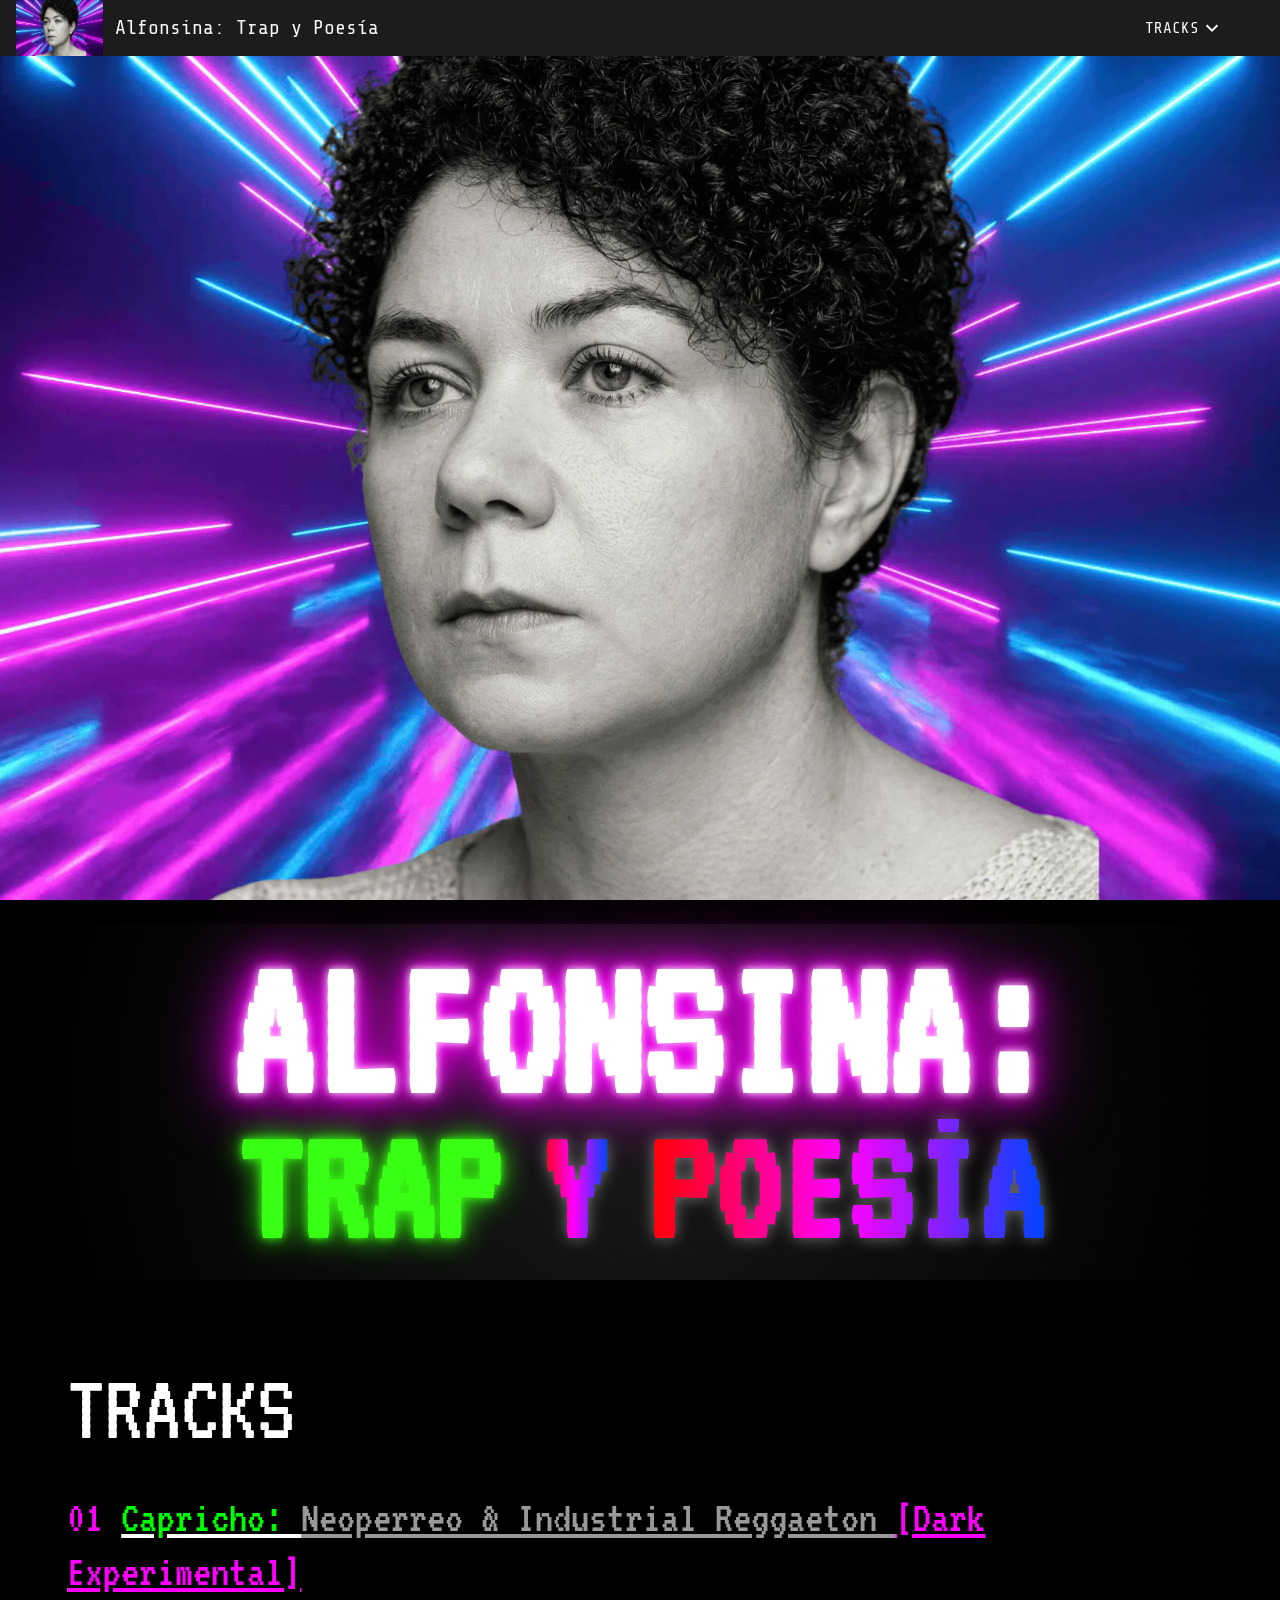
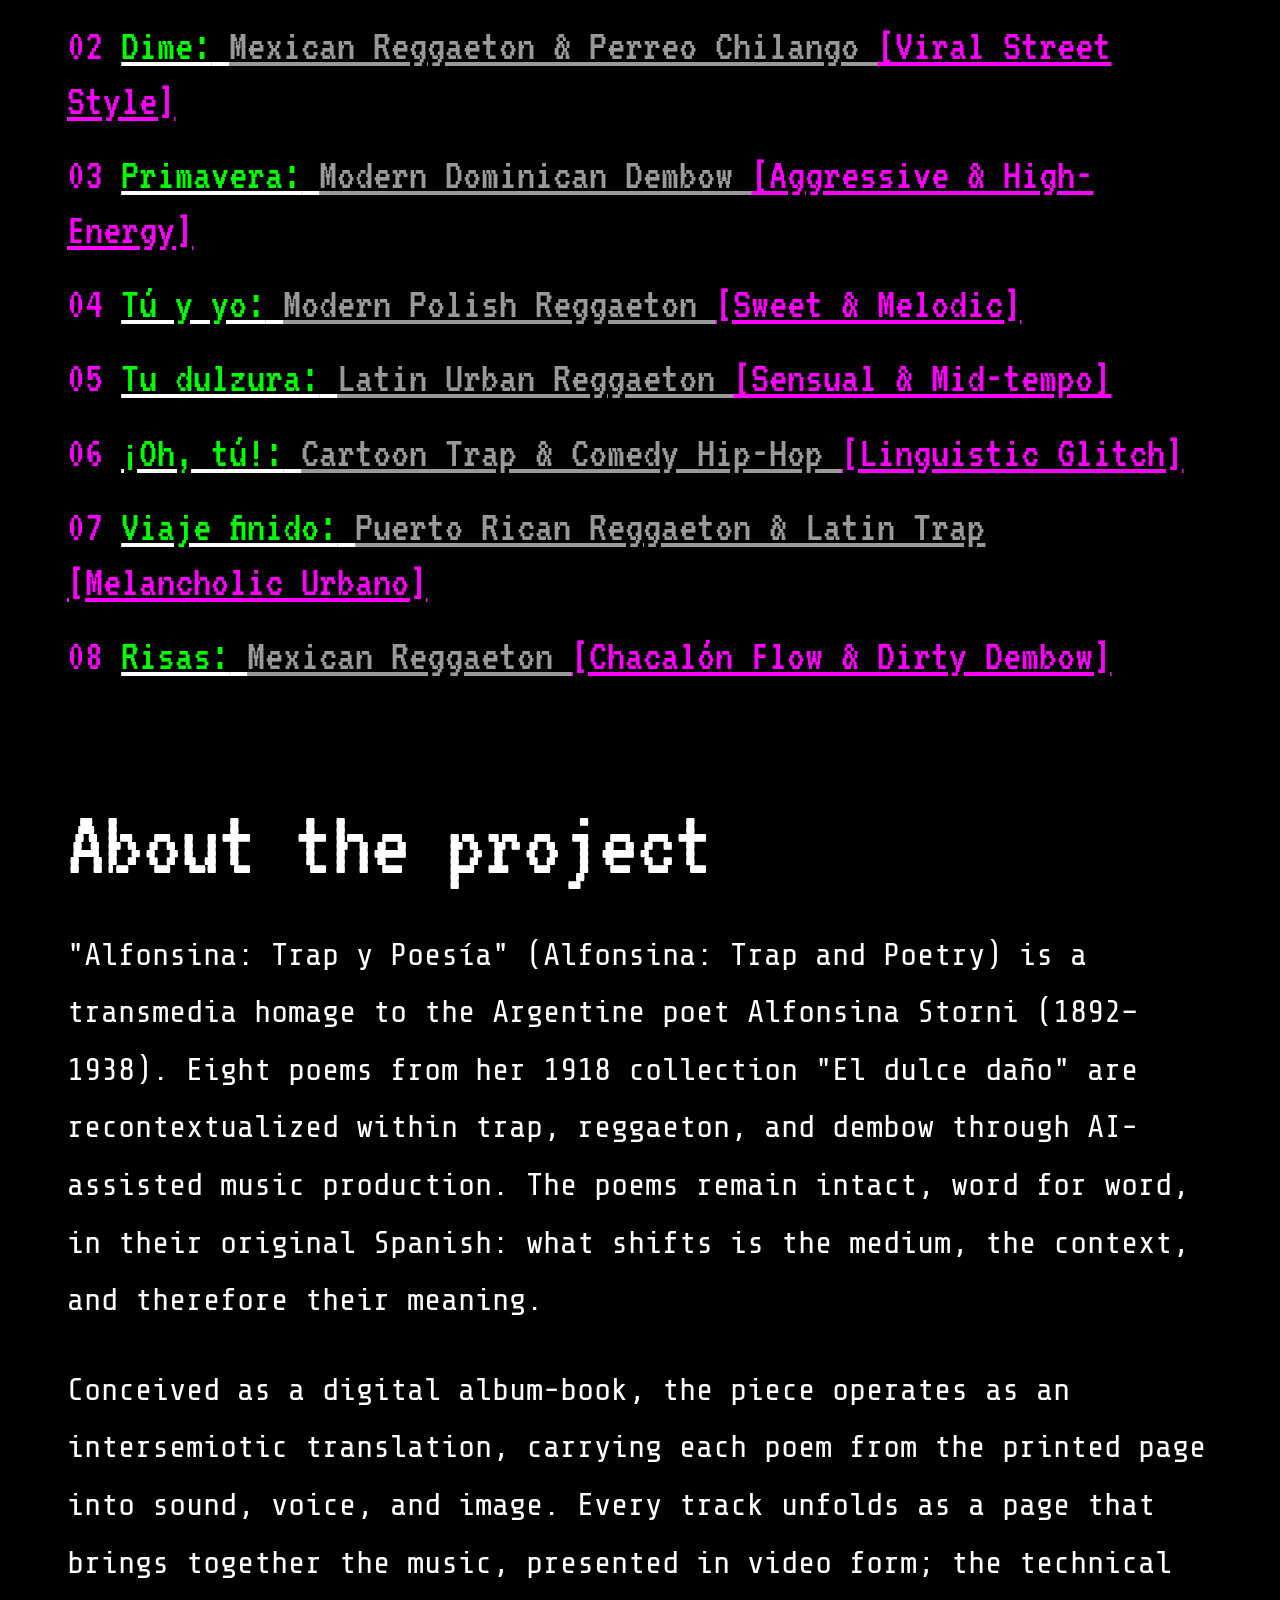
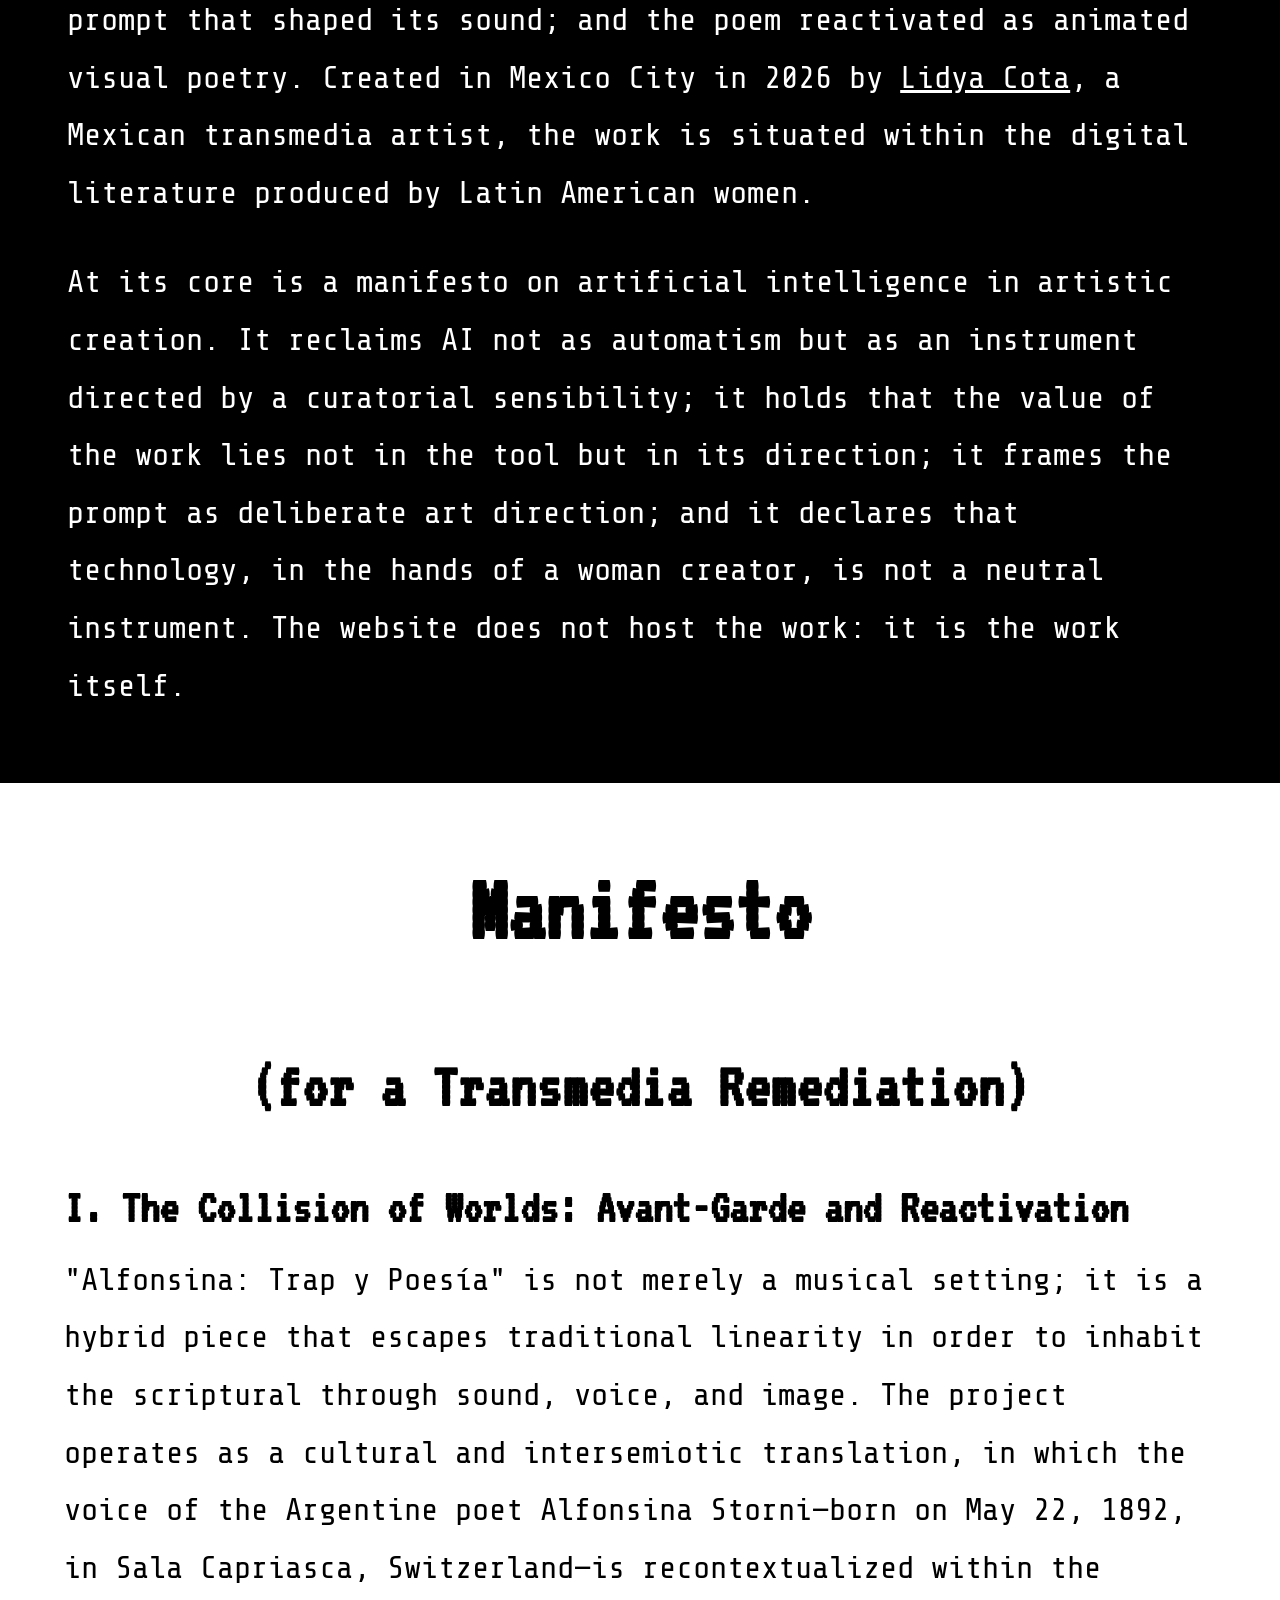
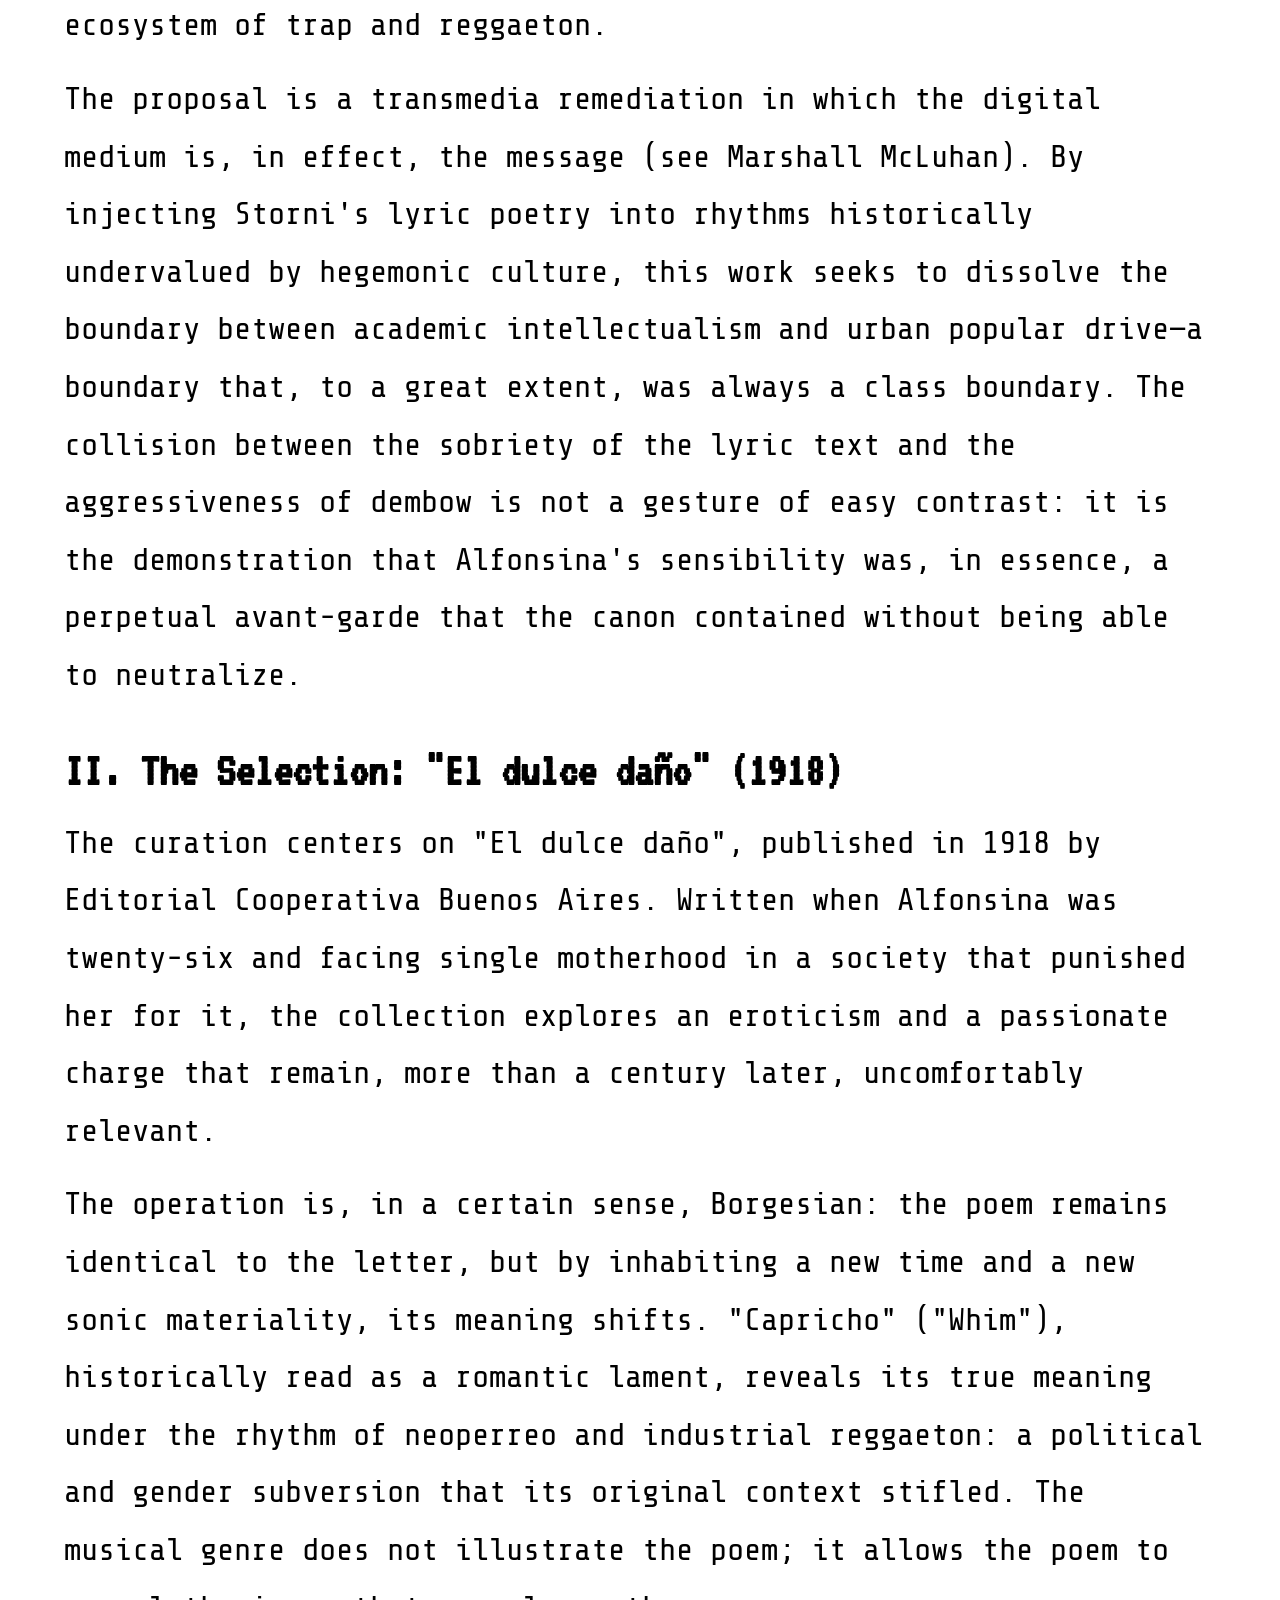
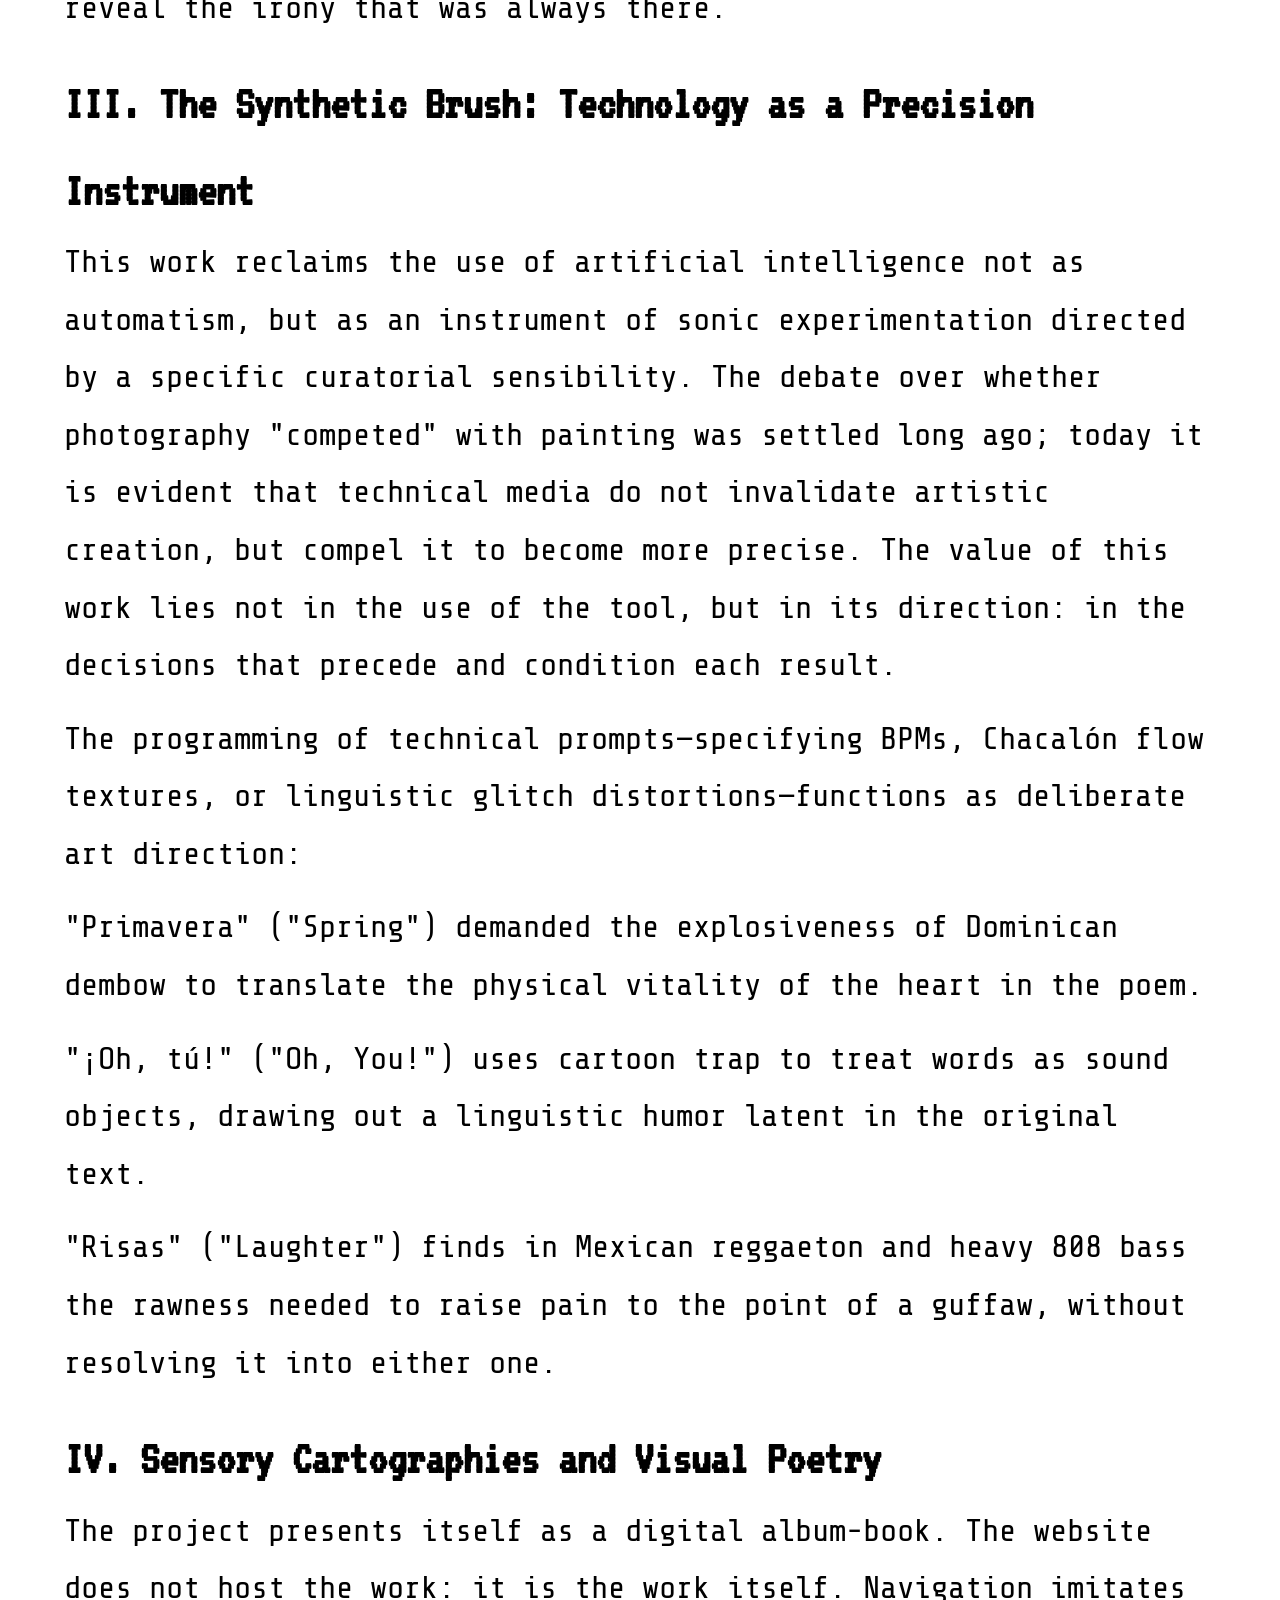
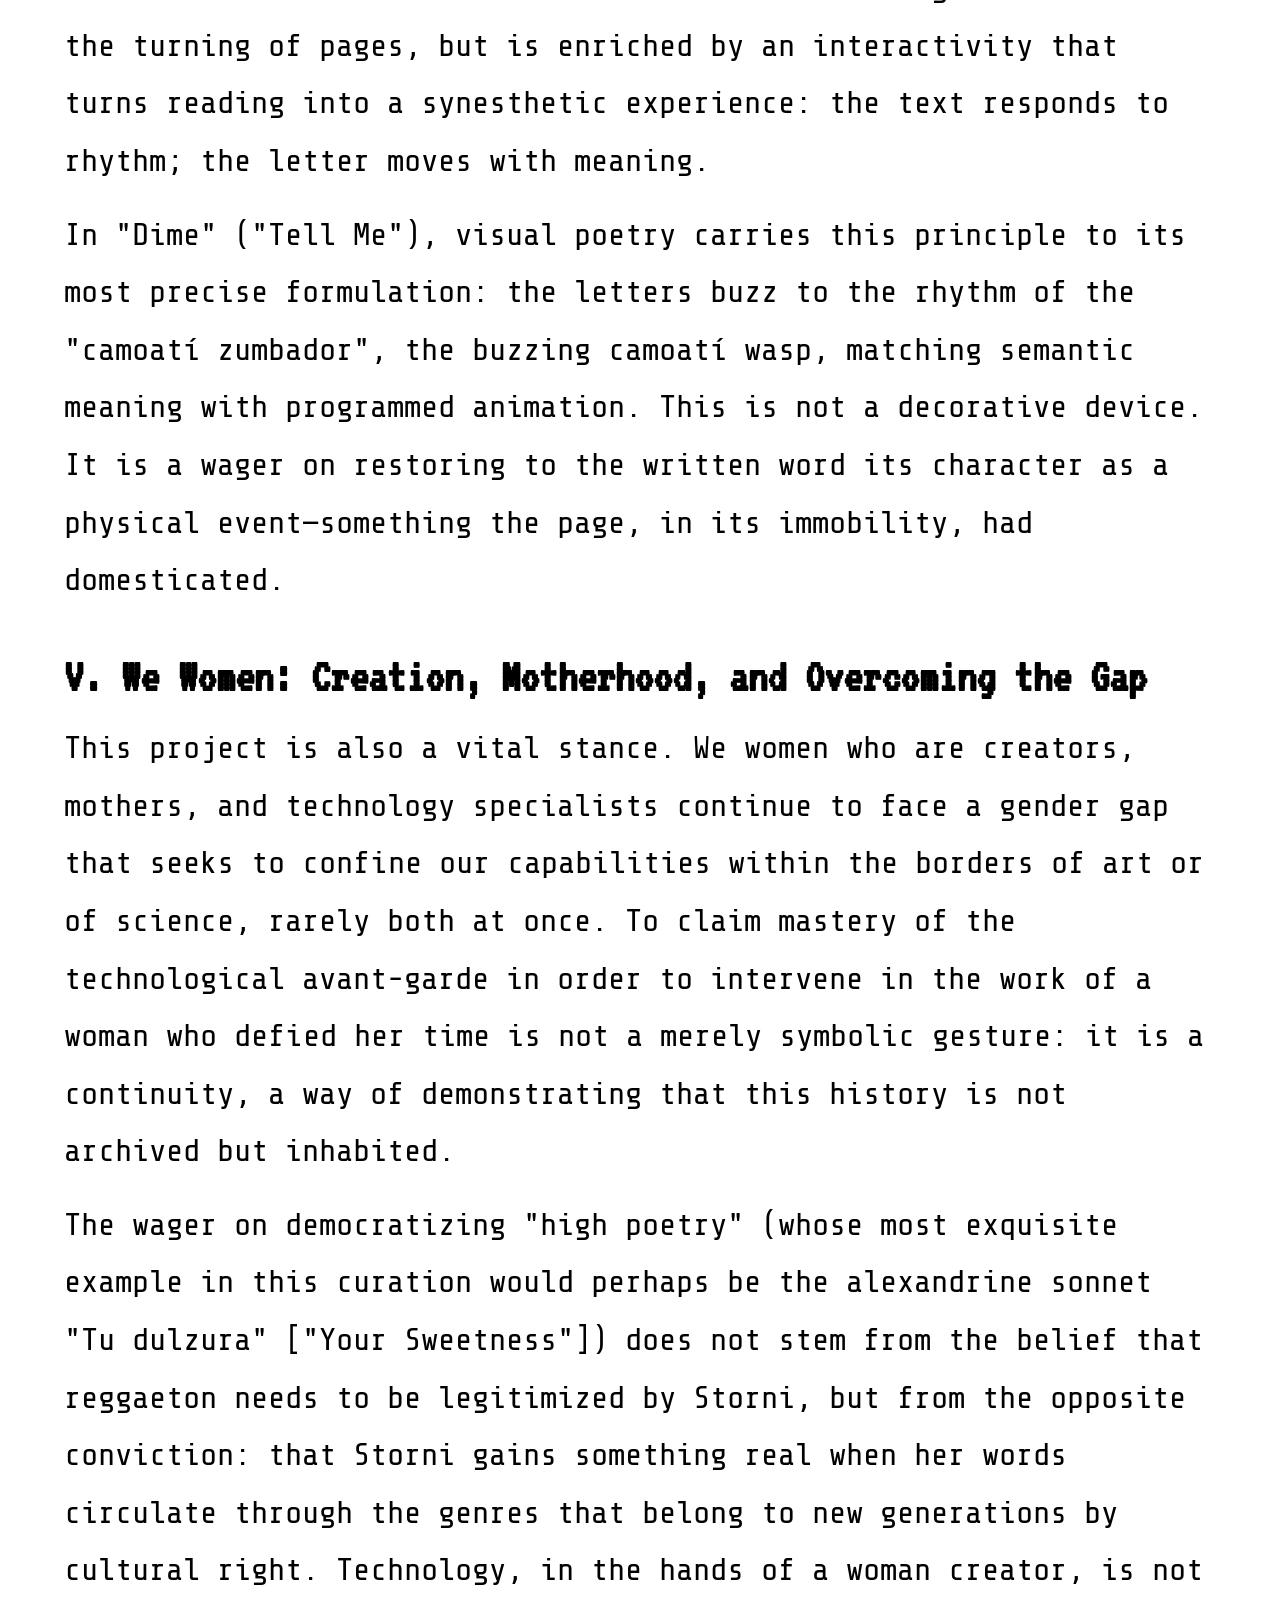
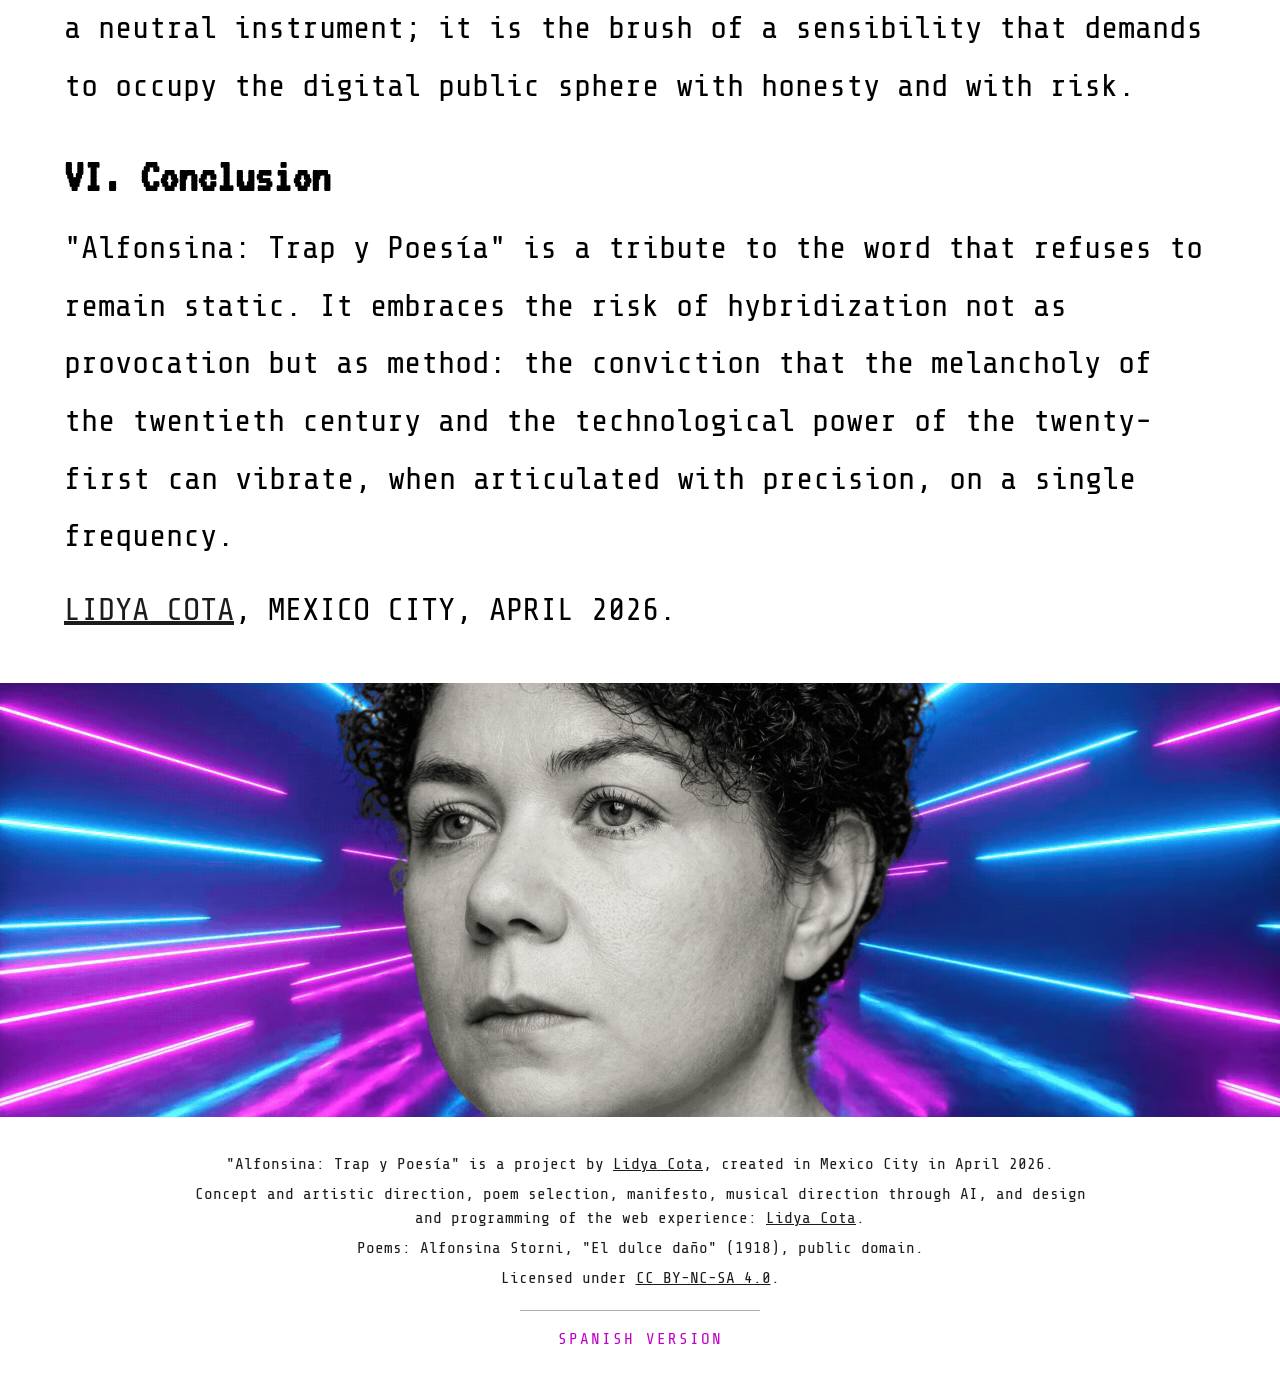
==== commit 3086d41c: "Añadir estadísticas de visitas con consentimiento y sin publicidad" ====
--- a/en/index.html
+++ b/en/index.html
@@ -1,5 +1,5 @@
 <!DOCTYPE html>
-<html lang="en"><head><meta charset="utf-8"><meta name="viewport" content="width=device-width, initial-scale=1"><meta name="theme-color" content="#050505"><title>Alfonsina: Trap y Poesía — A Tribute to Alfonsina Storni</title><meta name="description" content="A tribute to Alfonsina Storni: eight poems from &quot;El dulce daño&quot; (1918) recontextualized in trap, reggaeton, and dembow. A transmedia remediation by Lidya Cota."><meta name="keywords" content="Alfonsina Storni, tribute to Alfonsina Storni, Alfonsina Storni poems, El dulce daño, transmedia poetry, transmedia remediation, electronic literature, e-literature, digital poetry, visual poetry, digital album-book, intersemiotic translation, Latin American poetry, Argentine poet, trap, reggaeton, dembow, AI music, Suno, Lidya Cota, homenaje a Alfonsina Storni, poesía transmedia, literatura digital, Latin American electronic literature, digital literature by women, Latin American women in electronic literature, women in electronic literature, women in digital literature, women creators, women in tech, gender gap in art and technology, Latin American women artists, Mexican woman artist, Latina digital artist, Latin American transmedia art, Latin American digital poetry, literatura digital latinoamericana, mujeres en la literatura digital, recontextualization, remediation, intersemiotic translation, artistic intervention, contemporary art, art and technology, art and AI, AI in art, manifesto on artificial intelligence"><meta name="author" content="Lidya Cota"><meta name="creator" content="Lidya Cota"><meta name="copyright" content="© 2026 Lidya Cota · CC BY-NC-SA 4.0 · Poems by Alfonsina Storni (public domain)"><meta name="robots" content="index, follow, max-image-preview:large, max-snippet:-1, max-video-preview:-1"><link rel="canonical" href="https://lidyacota.github.io/alfonsina-trap-y-poesia/en/"><link rel="license" href="https://creativecommons.org/licenses/by-nc-sa/4.0/"><link rel="author" href="https://www.lidyacota.com/"><link rel="alternate" hreflang="es" href="https://lidyacota.github.io/alfonsina-trap-y-poesia/"><link rel="alternate" hreflang="en" href="https://lidyacota.github.io/alfonsina-trap-y-poesia/en/"><link rel="alternate" hreflang="x-default" href="https://lidyacota.github.io/alfonsina-trap-y-poesia/"><meta property="og:type" content="website"><meta property="og:site_name" content="Alfonsina: Trap y Poesía"><meta property="og:title" content="Alfonsina: Trap y Poesía — A Tribute to Alfonsina Storni"><meta property="og:description" content="A tribute to Alfonsina Storni: eight poems from &quot;El dulce daño&quot; (1918) recontextualized in trap, reggaeton, and dembow. A transmedia remediation by Lidya Cota."><meta property="og:url" content="https://lidyacota.github.io/alfonsina-trap-y-poesia/en/"><meta property="og:image" content="https://lidyacota.github.io/alfonsina-trap-y-poesia/assets/og-alfonsina-trap-y-poesia.jpg"><meta property="og:image:width" content="1200"><meta property="og:image:height" content="630"><meta property="og:image:alt" content="Alfonsina Storni against neon light rays with the title &quot;Alfonsina: Trap y Poesía&quot;"><meta property="og:locale" content="en_US"><meta property="og:locale:alternate" content="es_MX"><meta name="twitter:card" content="summary_large_image"><meta name="twitter:title" content="Alfonsina: Trap y Poesía — A Tribute to Alfonsina Storni"><meta name="twitter:description" content="A tribute to Alfonsina Storni: eight poems from &quot;El dulce daño&quot; (1918) recontextualized in trap, reggaeton, and dembow. A transmedia remediation by Lidya Cota."><meta name="twitter:image" content="https://lidyacota.github.io/alfonsina-trap-y-poesia/assets/og-alfonsina-trap-y-poesia.jpg"><meta name="twitter:image:alt" content="Alfonsina Storni against neon light rays with the title &quot;Alfonsina: Trap y Poesía&quot;"><script type="application/ld+json">{"@context":"https://schema.org","@graph":[{"@type":"WebSite","@id":"https://lidyacota.github.io/alfonsina-trap-y-poesia/#website","url":"https://lidyacota.github.io/alfonsina-trap-y-poesia/","name":"Alfonsina: Trap y Poesía","alternateName":"Alfonsina: Trap and Poetry","inLanguage":["es","en"],"author":{"@id":"https://lidyacota.github.io/alfonsina-trap-y-poesia/#lidya-cota"},"publisher":{"@id":"https://lidyacota.github.io/alfonsina-trap-y-poesia/#lidya-cota"}},{"@type":"Person","@id":"https://lidyacota.github.io/alfonsina-trap-y-poesia/#lidya-cota","name":"Lidya Cota","url":"https://www.lidyacota.com/","sameAs":["https://www.lidyacota.com/"],"gender":"https://schema.org/Female","nationality":{"@type":"Country","name":"México"},"jobTitle":"Transmedia artist and creator of electronic literature","description":"Lidya Cota is a Mexican and Latin American transmedia artist, creator of electronic literature, mother, and technology specialist based in Mexico City. Her work is part of the digital literature made by Latin American women, bringing together poetry, music, image, and code.","knowsAbout":["Electronic literature","Latin American electronic literature","Transmedia poetry","Visual poetry","Transmedia art","AI music","Technology"],"homeLocation":{"@type":"Place","name":"Mexico City, Mexico"}},{"@type":"Person","@id":"https://lidyacota.github.io/alfonsina-trap-y-poesia/#alfonsina-storni","name":"Alfonsina Storni","birthDate":"1892-05-22","deathDate":"1938-10-25","birthPlace":"Sala Capriasca, Suiza","nationality":"Argentina","sameAs":["https://es.wikipedia.org/wiki/Alfonsina_Storni","https://en.wikipedia.org/wiki/Alfonsina_Storni"]},{"@type":"Book","@id":"https://lidyacota.github.io/alfonsina-trap-y-poesia/#el-dulce-dano","name":"El dulce daño","author":{"@id":"https://lidyacota.github.io/alfonsina-trap-y-poesia/#alfonsina-storni"},"datePublished":"1918","inLanguage":"es","publisher":{"@type":"Organization","name":"Editorial Cooperativa Buenos Aires"},"license":"https://creativecommons.org/publicdomain/mark/1.0/"},{"@type":["CreativeWork","MusicAlbum"],"@id":"https://lidyacota.github.io/alfonsina-trap-y-poesia/en/#work","name":"Alfonsina: Trap y Poesía","alternateName":"Alfonsina: Trap and Poetry","url":"https://lidyacota.github.io/alfonsina-trap-y-poesia/en/","inLanguage":"en","description":"\"Alfonsina: Trap y Poesía\" is a digital album-book by Lidya Cota (Mexico City, April 2026) and a transmedia homage to the poet Alfonsina Storni. Eight poems from \"El dulce daño\" (1918) are recontextualized within trap, reggaeton, and dembow through AI-assisted music production, without altering a single word, and are reactivated as music, prompt, and animated visual poetry. The work operates as a transmedia remediation and an intersemiotic translation that brings together electronic literature, visual poetry, and urban music to dissolve the boundary between high poetry and popular culture. Its manifesto sets out a position on artificial intelligence in artistic creation: AI not as automatism, but as an instrument directed by a curatorial sensibility. It is also a stance on the place of women in electronic literature and technology: a woman who is a creator, a mother, and a technology specialist intervenes in the work of another woman who defied her time.","abstract":"A tribute to Alfonsina Storni: eight poems from \"El dulce daño\" (1918) recontextualized in trap, reggaeton, and dembow. A transmedia remediation by Lidya Cota.","image":"https://lidyacota.github.io/alfonsina-trap-y-poesia/assets/og-alfonsina-trap-y-poesia.jpg","creator":{"@id":"https://lidyacota.github.io/alfonsina-trap-y-poesia/#lidya-cota"},"author":{"@id":"https://lidyacota.github.io/alfonsina-trap-y-poesia/#lidya-cota"},"byArtist":{"@id":"https://lidyacota.github.io/alfonsina-trap-y-poesia/#lidya-cota"},"dateCreated":"2026-04","locationCreated":{"@type":"Place","name":"Mexico City, Mexico"},"genre":["Electronic literature","Transmedia poetry","Visual poetry","Digital album-book","Trap","Reggaeton","Dembow"],"keywords":"Alfonsina Storni, tribute to Alfonsina Storni, Alfonsina Storni poems, El dulce daño, transmedia poetry, transmedia remediation, electronic literature, e-literature, digital poetry, visual poetry, digital album-book, intersemiotic translation, Latin American poetry, Argentine poet, trap, reggaeton, dembow, AI music, Suno, Lidya Cota, homenaje a Alfonsina Storni, poesía transmedia, literatura digital, Latin American electronic literature, digital literature by women, Latin American women in electronic literature, women in electronic literature, women in digital literature, women creators, women in tech, gender gap in art and technology, Latin American women artists, Mexican woman artist, Latina digital artist, Latin American transmedia art, Latin American digital poetry, literatura digital latinoamericana, mujeres en la literatura digital, recontextualization, remediation, intersemiotic translation, artistic intervention, contemporary art, art and technology, art and AI, AI in art, manifesto on artificial intelligence","about":{"@id":"https://lidyacota.github.io/alfonsina-trap-y-poesia/#alfonsina-storni"},"isBasedOn":{"@id":"https://lidyacota.github.io/alfonsina-trap-y-poesia/#el-dulce-dano"},"license":"https://creativecommons.org/licenses/by-nc-sa/4.0/","copyrightHolder":{"@id":"https://lidyacota.github.io/alfonsina-trap-y-poesia/#lidya-cota"},"copyrightYear":2026,"creditText":"A work by Lidya Cota (Mexico City, April 2026). Concept and artistic direction, poem selection, manifesto, musical direction through AI, and design and programming of the web experience: Lidya Cota. Poems: Alfonsina Storni, \"El dulce daño\" (1918), public domain. Tools: Suno (music), Gemini (help developing prompts), Canva and free stock footage (videos), ChatGPT and Claude (help with web development). License: CC BY-NC-SA 4.0.","albumProductionType":"https://schema.org/StudioAlbum","numTracks":8,"sameAs":["https://www.youtube.com/@alfonsina-trap-y-poesia"],"isPartOf":{"@id":"https://lidyacota.github.io/alfonsina-trap-y-poesia/#website"},"track":[{"@id":"https://lidyacota.github.io/alfonsina-trap-y-poesia/inicio/capricho/#track"},{"@id":"https://lidyacota.github.io/alfonsina-trap-y-poesia/inicio/dime/#track"},{"@id":"https://lidyacota.github.io/alfonsina-trap-y-poesia/inicio/primavera/#track"},{"@id":"https://lidyacota.github.io/alfonsina-trap-y-poesia/inicio/tu-y-yo/#track"},{"@id":"https://lidyacota.github.io/alfonsina-trap-y-poesia/inicio/tu-dulzura/#track"},{"@id":"https://lidyacota.github.io/alfonsina-trap-y-poesia/inicio/oh-tu/#track"},{"@id":"https://lidyacota.github.io/alfonsina-trap-y-poesia/inicio/viaje-finido/#track"},{"@id":"https://lidyacota.github.io/alfonsina-trap-y-poesia/inicio/risas/#track"}],"translationOfWork":{"@id":"https://lidyacota.github.io/alfonsina-trap-y-poesia/#obra"}},{"@type":"WebPage","@id":"https://lidyacota.github.io/alfonsina-trap-y-poesia/en/#webpage","url":"https://lidyacota.github.io/alfonsina-trap-y-poesia/en/","name":"Alfonsina: Trap y Poesía — A Tribute to Alfonsina Storni","description":"A tribute to Alfonsina Storni: eight poems from \"El dulce daño\" (1918) recontextualized in trap, reggaeton, and dembow. A transmedia remediation by Lidya Cota.","inLanguage":"en","isPartOf":{"@id":"https://lidyacota.github.io/alfonsina-trap-y-poesia/#website"},"about":{"@id":"https://lidyacota.github.io/alfonsina-trap-y-poesia/en/#work"},"mainEntity":{"@id":"https://lidyacota.github.io/alfonsina-trap-y-poesia/en/#work"},"primaryImageOfPage":{"@type":"ImageObject","url":"https://lidyacota.github.io/alfonsina-trap-y-poesia/assets/og-alfonsina-trap-y-poesia.jpg","width":1200,"height":630}}]}</script><link rel="icon" href="../assets/alfonsina.png"><link rel="preconnect" href="https://fonts.googleapis.com"><link rel="preconnect" href="https://fonts.gstatic.com" crossorigin><link href="https://fonts.googleapis.com/css2?family=VT323&family=Share+Tech+Mono&family=Roboto+Mono:wght@400;700&family=Audiowide&display=swap" rel="stylesheet"><link rel="stylesheet" href="../assets/site.css"><link rel="stylesheet" href="../assets/home.css"><link rel="stylesheet" href="../assets/layout.css"></head><body><header class="site-header"><button class="nav-toggle" type="button" aria-label="Open menu" aria-controls="site-nav" aria-expanded="false"><svg viewBox="0 0 24 24" width="24" height="24" aria-hidden="true"><path fill="currentColor" d="M3 18h18v-2H3v2zm0-5h18v-2H3v2zm0-7v2h18V6H3z"/></svg></button><a class="brand" href="../index.html"><img src="../assets/alfonsina.png" alt="" width="87" height="56"><span>Alfonsina: Trap y Poesía</span></a><nav class="site-nav" id="site-nav" aria-label="Tracks"><button class="nav-close" type="button" aria-label="Close menu"><svg viewBox="0 0 24 24" width="24" height="24" aria-hidden="true"><path fill="currentColor" d="M19 6.41 17.59 5 12 10.59 6.41 5 5 6.41 10.59 12 5 17.59 6.41 19 12 13.41 17.59 19 19 17.59 13.41 12z"/></svg></button><div class="tracks-menu"><div class="tracks-head"><a class="tracks-link" href="../index.html">TRACKS</a><button class="tracks-toggle" type="button" aria-controls="menu-list" aria-expanded="false" aria-label="Expand/collapse"><svg viewBox="0 0 24 24" width="24" height="24" aria-hidden="true"><path fill="none" stroke="currentColor" stroke-width="2" d="M6.6 9.3 12 14.7l5.4-5.4"/></svg></button></div><div class="menu-list" id="menu-list"><a href="../inicio/capricho/index.html">01 Capricho</a><a href="../inicio/dime/index.html">02 Dime</a><a href="../inicio/primavera/index.html">03 Primavera</a><a href="../inicio/tu-y-yo/index.html">04 Tú y yo</a><a href="../inicio/tu-dulzura/index.html">05 Tu dulzura</a><a href="../inicio/oh-tu/index.html">06 ¡Oh, tú!</a><a href="../inicio/viaje-finido/index.html">07 Viaje finido</a><a href="../inicio/risas/index.html">08 Risas</a></div></div></nav><div class="nav-scrim" aria-hidden="true"></div></header><main><section class="album-cover"><video class="cover-image" autoplay muted loop playsinline preload="auto" poster="../assets/alfonsina-cabecera.jpg" role="img" aria-label="Alfonsina Storni in black and white against neon light rays (animation)"><source src="../assets/alfonsina-cabecera.mp4" type="video/mp4"><source src="../assets/alfonsina-cabecera.webm" type="video/webm"></video></section><section class="title-block original-block"><div class="title-art">
+<html lang="en"><head><script defer src="/alfonsina-trap-y-poesia/assets/analytics.js"></script><meta charset="utf-8"><meta name="viewport" content="width=device-width, initial-scale=1"><meta name="theme-color" content="#050505"><title>Alfonsina: Trap y Poesía — A Tribute to Alfonsina Storni</title><meta name="description" content="A tribute to Alfonsina Storni: eight poems from &quot;El dulce daño&quot; (1918) recontextualized in trap, reggaeton, and dembow. A transmedia remediation by Lidya Cota."><meta name="keywords" content="Alfonsina Storni, tribute to Alfonsina Storni, Alfonsina Storni poems, El dulce daño, transmedia poetry, transmedia remediation, electronic literature, e-literature, digital poetry, visual poetry, digital album-book, intersemiotic translation, Latin American poetry, Argentine poet, trap, reggaeton, dembow, AI music, Suno, Lidya Cota, homenaje a Alfonsina Storni, poesía transmedia, literatura digital, Latin American electronic literature, digital literature by women, Latin American women in electronic literature, women in electronic literature, women in digital literature, women creators, women in tech, gender gap in art and technology, Latin American women artists, Mexican woman artist, Latina digital artist, Latin American transmedia art, Latin American digital poetry, literatura digital latinoamericana, mujeres en la literatura digital, recontextualization, remediation, intersemiotic translation, artistic intervention, contemporary art, art and technology, art and AI, AI in art, manifesto on artificial intelligence"><meta name="author" content="Lidya Cota"><meta name="creator" content="Lidya Cota"><meta name="copyright" content="© 2026 Lidya Cota · CC BY-NC-SA 4.0 · Poems by Alfonsina Storni (public domain)"><meta name="robots" content="index, follow, max-image-preview:large, max-snippet:-1, max-video-preview:-1"><link rel="canonical" href="https://lidyacota.github.io/alfonsina-trap-y-poesia/en/"><link rel="license" href="https://creativecommons.org/licenses/by-nc-sa/4.0/"><link rel="author" href="https://www.lidyacota.com/"><link rel="alternate" hreflang="es" href="https://lidyacota.github.io/alfonsina-trap-y-poesia/"><link rel="alternate" hreflang="en" href="https://lidyacota.github.io/alfonsina-trap-y-poesia/en/"><link rel="alternate" hreflang="x-default" href="https://lidyacota.github.io/alfonsina-trap-y-poesia/"><meta property="og:type" content="website"><meta property="og:site_name" content="Alfonsina: Trap y Poesía"><meta property="og:title" content="Alfonsina: Trap y Poesía — A Tribute to Alfonsina Storni"><meta property="og:description" content="A tribute to Alfonsina Storni: eight poems from &quot;El dulce daño&quot; (1918) recontextualized in trap, reggaeton, and dembow. A transmedia remediation by Lidya Cota."><meta property="og:url" content="https://lidyacota.github.io/alfonsina-trap-y-poesia/en/"><meta property="og:image" content="https://lidyacota.github.io/alfonsina-trap-y-poesia/assets/og-alfonsina-trap-y-poesia.jpg"><meta property="og:image:width" content="1200"><meta property="og:image:height" content="630"><meta property="og:image:alt" content="Alfonsina Storni against neon light rays with the title &quot;Alfonsina: Trap y Poesía&quot;"><meta property="og:locale" content="en_US"><meta property="og:locale:alternate" content="es_MX"><meta name="twitter:card" content="summary_large_image"><meta name="twitter:title" content="Alfonsina: Trap y Poesía — A Tribute to Alfonsina Storni"><meta name="twitter:description" content="A tribute to Alfonsina Storni: eight poems from &quot;El dulce daño&quot; (1918) recontextualized in trap, reggaeton, and dembow. A transmedia remediation by Lidya Cota."><meta name="twitter:image" content="https://lidyacota.github.io/alfonsina-trap-y-poesia/assets/og-alfonsina-trap-y-poesia.jpg"><meta name="twitter:image:alt" content="Alfonsina Storni against neon light rays with the title &quot;Alfonsina: Trap y Poesía&quot;"><script type="application/ld+json">{"@context":"https://schema.org","@graph":[{"@type":"WebSite","@id":"https://lidyacota.github.io/alfonsina-trap-y-poesia/#website","url":"https://lidyacota.github.io/alfonsina-trap-y-poesia/","name":"Alfonsina: Trap y Poesía","alternateName":"Alfonsina: Trap and Poetry","inLanguage":["es","en"],"author":{"@id":"https://lidyacota.github.io/alfonsina-trap-y-poesia/#lidya-cota"},"publisher":{"@id":"https://lidyacota.github.io/alfonsina-trap-y-poesia/#lidya-cota"}},{"@type":"Person","@id":"https://lidyacota.github.io/alfonsina-trap-y-poesia/#lidya-cota","name":"Lidya Cota","url":"https://www.lidyacota.com/","sameAs":["https://www.lidyacota.com/"],"gender":"https://schema.org/Female","nationality":{"@type":"Country","name":"México"},"jobTitle":"Transmedia artist and creator of electronic literature","description":"Lidya Cota is a Mexican and Latin American transmedia artist, creator of electronic literature, mother, and technology specialist based in Mexico City. Her work is part of the digital literature made by Latin American women, bringing together poetry, music, image, and code.","knowsAbout":["Electronic literature","Latin American electronic literature","Transmedia poetry","Visual poetry","Transmedia art","AI music","Technology"],"homeLocation":{"@type":"Place","name":"Mexico City, Mexico"}},{"@type":"Person","@id":"https://lidyacota.github.io/alfonsina-trap-y-poesia/#alfonsina-storni","name":"Alfonsina Storni","birthDate":"1892-05-22","deathDate":"1938-10-25","birthPlace":"Sala Capriasca, Suiza","nationality":"Argentina","sameAs":["https://es.wikipedia.org/wiki/Alfonsina_Storni","https://en.wikipedia.org/wiki/Alfonsina_Storni"]},{"@type":"Book","@id":"https://lidyacota.github.io/alfonsina-trap-y-poesia/#el-dulce-dano","name":"El dulce daño","author":{"@id":"https://lidyacota.github.io/alfonsina-trap-y-poesia/#alfonsina-storni"},"datePublished":"1918","inLanguage":"es","publisher":{"@type":"Organization","name":"Editorial Cooperativa Buenos Aires"},"license":"https://creativecommons.org/publicdomain/mark/1.0/"},{"@type":["CreativeWork","MusicAlbum"],"@id":"https://lidyacota.github.io/alfonsina-trap-y-poesia/en/#work","name":"Alfonsina: Trap y Poesía","alternateName":"Alfonsina: Trap and Poetry","url":"https://lidyacota.github.io/alfonsina-trap-y-poesia/en/","inLanguage":"en","description":"\"Alfonsina: Trap y Poesía\" is a digital album-book by Lidya Cota (Mexico City, April 2026) and a transmedia homage to the poet Alfonsina Storni. Eight poems from \"El dulce daño\" (1918) are recontextualized within trap, reggaeton, and dembow through AI-assisted music production, without altering a single word, and are reactivated as music, prompt, and animated visual poetry. The work operates as a transmedia remediation and an intersemiotic translation that brings together electronic literature, visual poetry, and urban music to dissolve the boundary between high poetry and popular culture. Its manifesto sets out a position on artificial intelligence in artistic creation: AI not as automatism, but as an instrument directed by a curatorial sensibility. It is also a stance on the place of women in electronic literature and technology: a woman who is a creator, a mother, and a technology specialist intervenes in the work of another woman who defied her time.","abstract":"A tribute to Alfonsina Storni: eight poems from \"El dulce daño\" (1918) recontextualized in trap, reggaeton, and dembow. A transmedia remediation by Lidya Cota.","image":"https://lidyacota.github.io/alfonsina-trap-y-poesia/assets/og-alfonsina-trap-y-poesia.jpg","creator":{"@id":"https://lidyacota.github.io/alfonsina-trap-y-poesia/#lidya-cota"},"author":{"@id":"https://lidyacota.github.io/alfonsina-trap-y-poesia/#lidya-cota"},"byArtist":{"@id":"https://lidyacota.github.io/alfonsina-trap-y-poesia/#lidya-cota"},"dateCreated":"2026-04","locationCreated":{"@type":"Place","name":"Mexico City, Mexico"},"genre":["Electronic literature","Transmedia poetry","Visual poetry","Digital album-book","Trap","Reggaeton","Dembow"],"keywords":"Alfonsina Storni, tribute to Alfonsina Storni, Alfonsina Storni poems, El dulce daño, transmedia poetry, transmedia remediation, electronic literature, e-literature, digital poetry, visual poetry, digital album-book, intersemiotic translation, Latin American poetry, Argentine poet, trap, reggaeton, dembow, AI music, Suno, Lidya Cota, homenaje a Alfonsina Storni, poesía transmedia, literatura digital, Latin American electronic literature, digital literature by women, Latin American women in electronic literature, women in electronic literature, women in digital literature, women creators, women in tech, gender gap in art and technology, Latin American women artists, Mexican woman artist, Latina digital artist, Latin American transmedia art, Latin American digital poetry, literatura digital latinoamericana, mujeres en la literatura digital, recontextualization, remediation, intersemiotic translation, artistic intervention, contemporary art, art and technology, art and AI, AI in art, manifesto on artificial intelligence","about":{"@id":"https://lidyacota.github.io/alfonsina-trap-y-poesia/#alfonsina-storni"},"isBasedOn":{"@id":"https://lidyacota.github.io/alfonsina-trap-y-poesia/#el-dulce-dano"},"license":"https://creativecommons.org/licenses/by-nc-sa/4.0/","copyrightHolder":{"@id":"https://lidyacota.github.io/alfonsina-trap-y-poesia/#lidya-cota"},"copyrightYear":2026,"creditText":"A work by Lidya Cota (Mexico City, April 2026). Concept and artistic direction, poem selection, manifesto, musical direction through AI, and design and programming of the web experience: Lidya Cota. Poems: Alfonsina Storni, \"El dulce daño\" (1918), public domain. Tools: Suno (music), Gemini (help developing prompts), Canva and free stock footage (videos), ChatGPT and Claude (help with web development). License: CC BY-NC-SA 4.0.","albumProductionType":"https://schema.org/StudioAlbum","numTracks":8,"sameAs":["https://www.youtube.com/@alfonsina-trap-y-poesia"],"isPartOf":{"@id":"https://lidyacota.github.io/alfonsina-trap-y-poesia/#website"},"track":[{"@id":"https://lidyacota.github.io/alfonsina-trap-y-poesia/inicio/capricho/#track"},{"@id":"https://lidyacota.github.io/alfonsina-trap-y-poesia/inicio/dime/#track"},{"@id":"https://lidyacota.github.io/alfonsina-trap-y-poesia/inicio/primavera/#track"},{"@id":"https://lidyacota.github.io/alfonsina-trap-y-poesia/inicio/tu-y-yo/#track"},{"@id":"https://lidyacota.github.io/alfonsina-trap-y-poesia/inicio/tu-dulzura/#track"},{"@id":"https://lidyacota.github.io/alfonsina-trap-y-poesia/inicio/oh-tu/#track"},{"@id":"https://lidyacota.github.io/alfonsina-trap-y-poesia/inicio/viaje-finido/#track"},{"@id":"https://lidyacota.github.io/alfonsina-trap-y-poesia/inicio/risas/#track"}],"translationOfWork":{"@id":"https://lidyacota.github.io/alfonsina-trap-y-poesia/#obra"}},{"@type":"WebPage","@id":"https://lidyacota.github.io/alfonsina-trap-y-poesia/en/#webpage","url":"https://lidyacota.github.io/alfonsina-trap-y-poesia/en/","name":"Alfonsina: Trap y Poesía — A Tribute to Alfonsina Storni","description":"A tribute to Alfonsina Storni: eight poems from \"El dulce daño\" (1918) recontextualized in trap, reggaeton, and dembow. A transmedia remediation by Lidya Cota.","inLanguage":"en","isPartOf":{"@id":"https://lidyacota.github.io/alfonsina-trap-y-poesia/#website"},"about":{"@id":"https://lidyacota.github.io/alfonsina-trap-y-poesia/en/#work"},"mainEntity":{"@id":"https://lidyacota.github.io/alfonsina-trap-y-poesia/en/#work"},"primaryImageOfPage":{"@type":"ImageObject","url":"https://lidyacota.github.io/alfonsina-trap-y-poesia/assets/og-alfonsina-trap-y-poesia.jpg","width":1200,"height":630}}]}</script><link rel="icon" href="../assets/alfonsina.png"><link rel="preconnect" href="https://fonts.googleapis.com"><link rel="preconnect" href="https://fonts.gstatic.com" crossorigin><link href="https://fonts.googleapis.com/css2?family=VT323&family=Share+Tech+Mono&family=Roboto+Mono:wght@400;700&family=Audiowide&display=swap" rel="stylesheet"><link rel="stylesheet" href="../assets/site.css"><link rel="stylesheet" href="../assets/home.css"><link rel="stylesheet" href="../assets/layout.css"></head><body><header class="site-header"><button class="nav-toggle" type="button" aria-label="Open menu" aria-controls="site-nav" aria-expanded="false"><svg viewBox="0 0 24 24" width="24" height="24" aria-hidden="true"><path fill="currentColor" d="M3 18h18v-2H3v2zm0-5h18v-2H3v2zm0-7v2h18V6H3z"/></svg></button><a class="brand" href="../index.html"><img src="../assets/alfonsina.png" alt="" width="87" height="56"><span>Alfonsina: Trap y Poesía</span></a><nav class="site-nav" id="site-nav" aria-label="Tracks"><button class="nav-close" type="button" aria-label="Close menu"><svg viewBox="0 0 24 24" width="24" height="24" aria-hidden="true"><path fill="currentColor" d="M19 6.41 17.59 5 12 10.59 6.41 5 5 6.41 10.59 12 5 17.59 6.41 19 12 13.41 17.59 19 19 17.59 13.41 12z"/></svg></button><div class="tracks-menu"><div class="tracks-head"><a class="tracks-link" href="../index.html">TRACKS</a><button class="tracks-toggle" type="button" aria-controls="menu-list" aria-expanded="false" aria-label="Expand/collapse"><svg viewBox="0 0 24 24" width="24" height="24" aria-hidden="true"><path fill="none" stroke="currentColor" stroke-width="2" d="M6.6 9.3 12 14.7l5.4-5.4"/></svg></button></div><div class="menu-list" id="menu-list"><a href="../inicio/capricho/index.html">01 Capricho</a><a href="../inicio/dime/index.html">02 Dime</a><a href="../inicio/primavera/index.html">03 Primavera</a><a href="../inicio/tu-y-yo/index.html">04 Tú y yo</a><a href="../inicio/tu-dulzura/index.html">05 Tu dulzura</a><a href="../inicio/oh-tu/index.html">06 ¡Oh, tú!</a><a href="../inicio/viaje-finido/index.html">07 Viaje finido</a><a href="../inicio/risas/index.html">08 Risas</a></div></div></nav><div class="nav-scrim" aria-hidden="true"></div></header><main><section class="album-cover"><video class="cover-image" autoplay muted loop playsinline preload="auto" poster="../assets/alfonsina-cabecera.jpg" role="img" aria-label="Alfonsina Storni in black and white against neon light rays (animation)"><source src="../assets/alfonsina-cabecera.mp4" type="video/mp4"><source src="../assets/alfonsina-cabecera.webm" type="video/webm"></video></section><section class="title-block original-block"><div class="title-art">
 
     <div class="homepage-container">
         <h1 class="title-main">
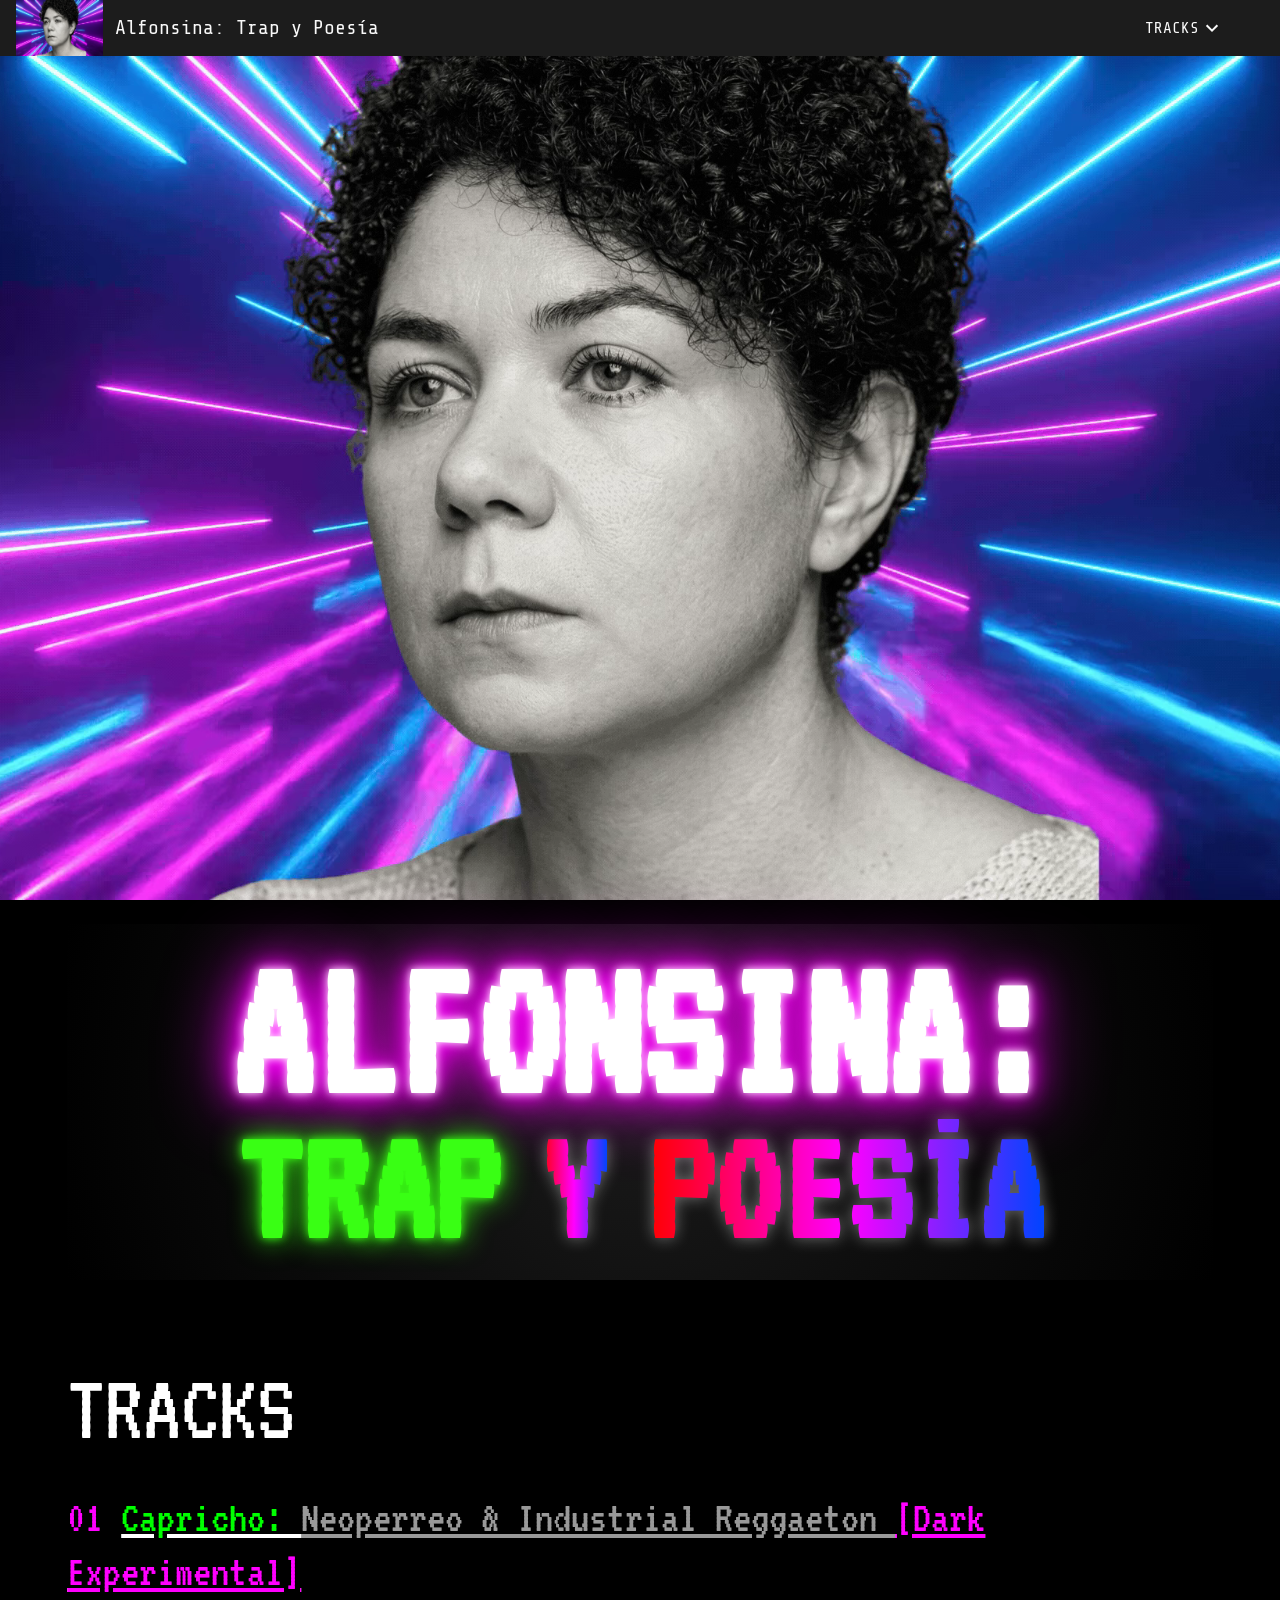
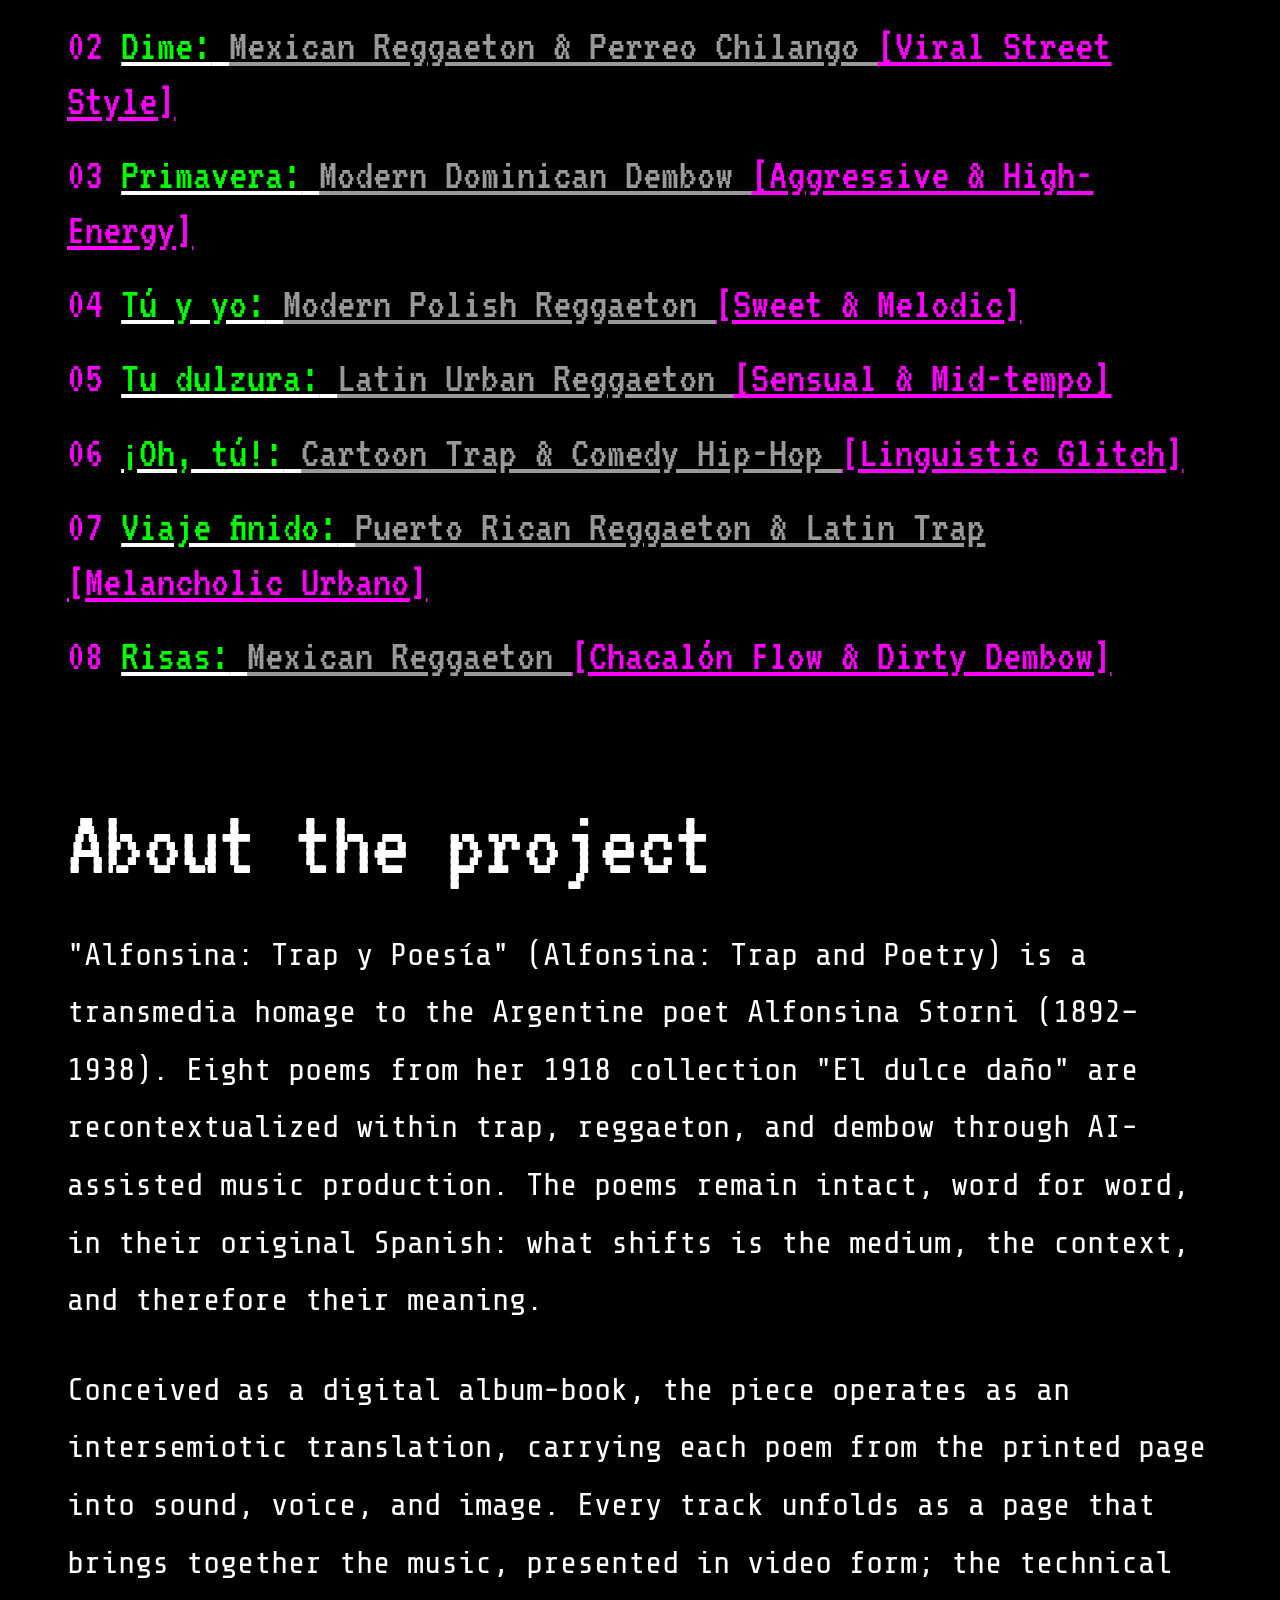
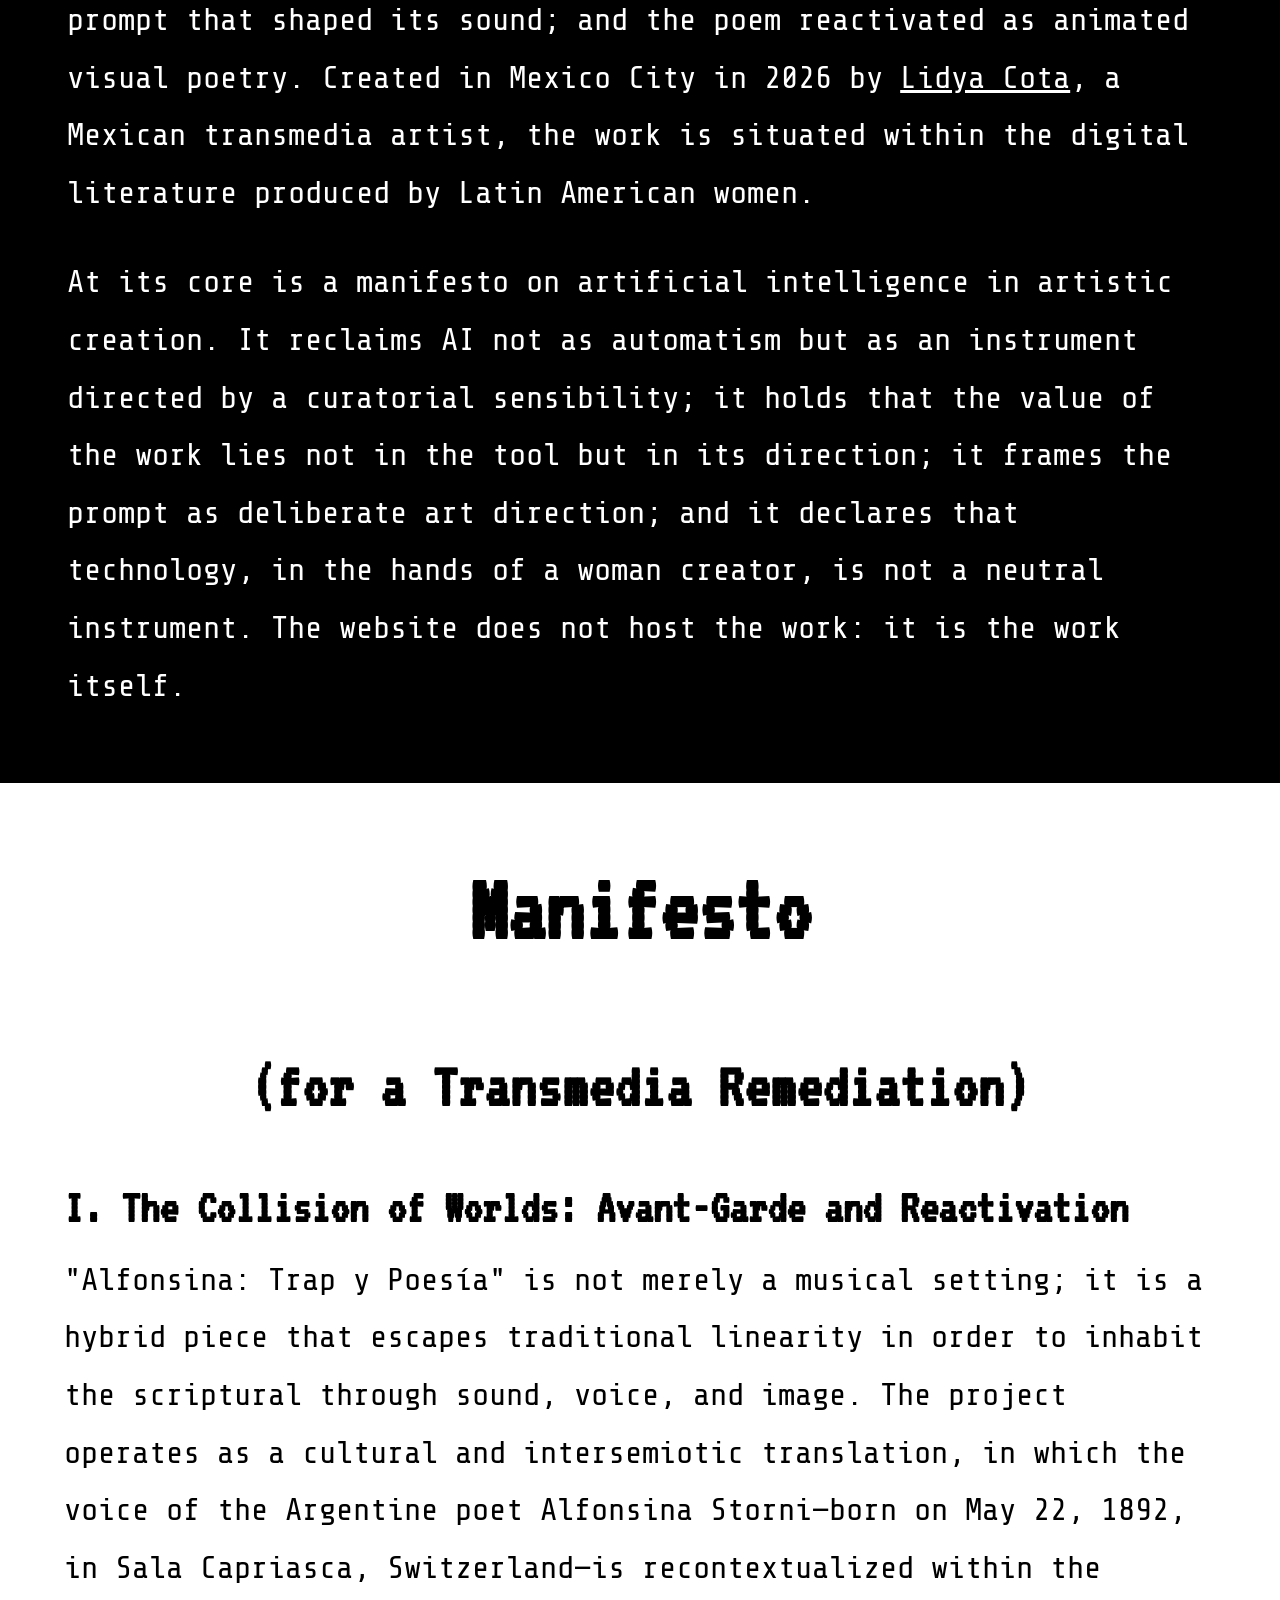
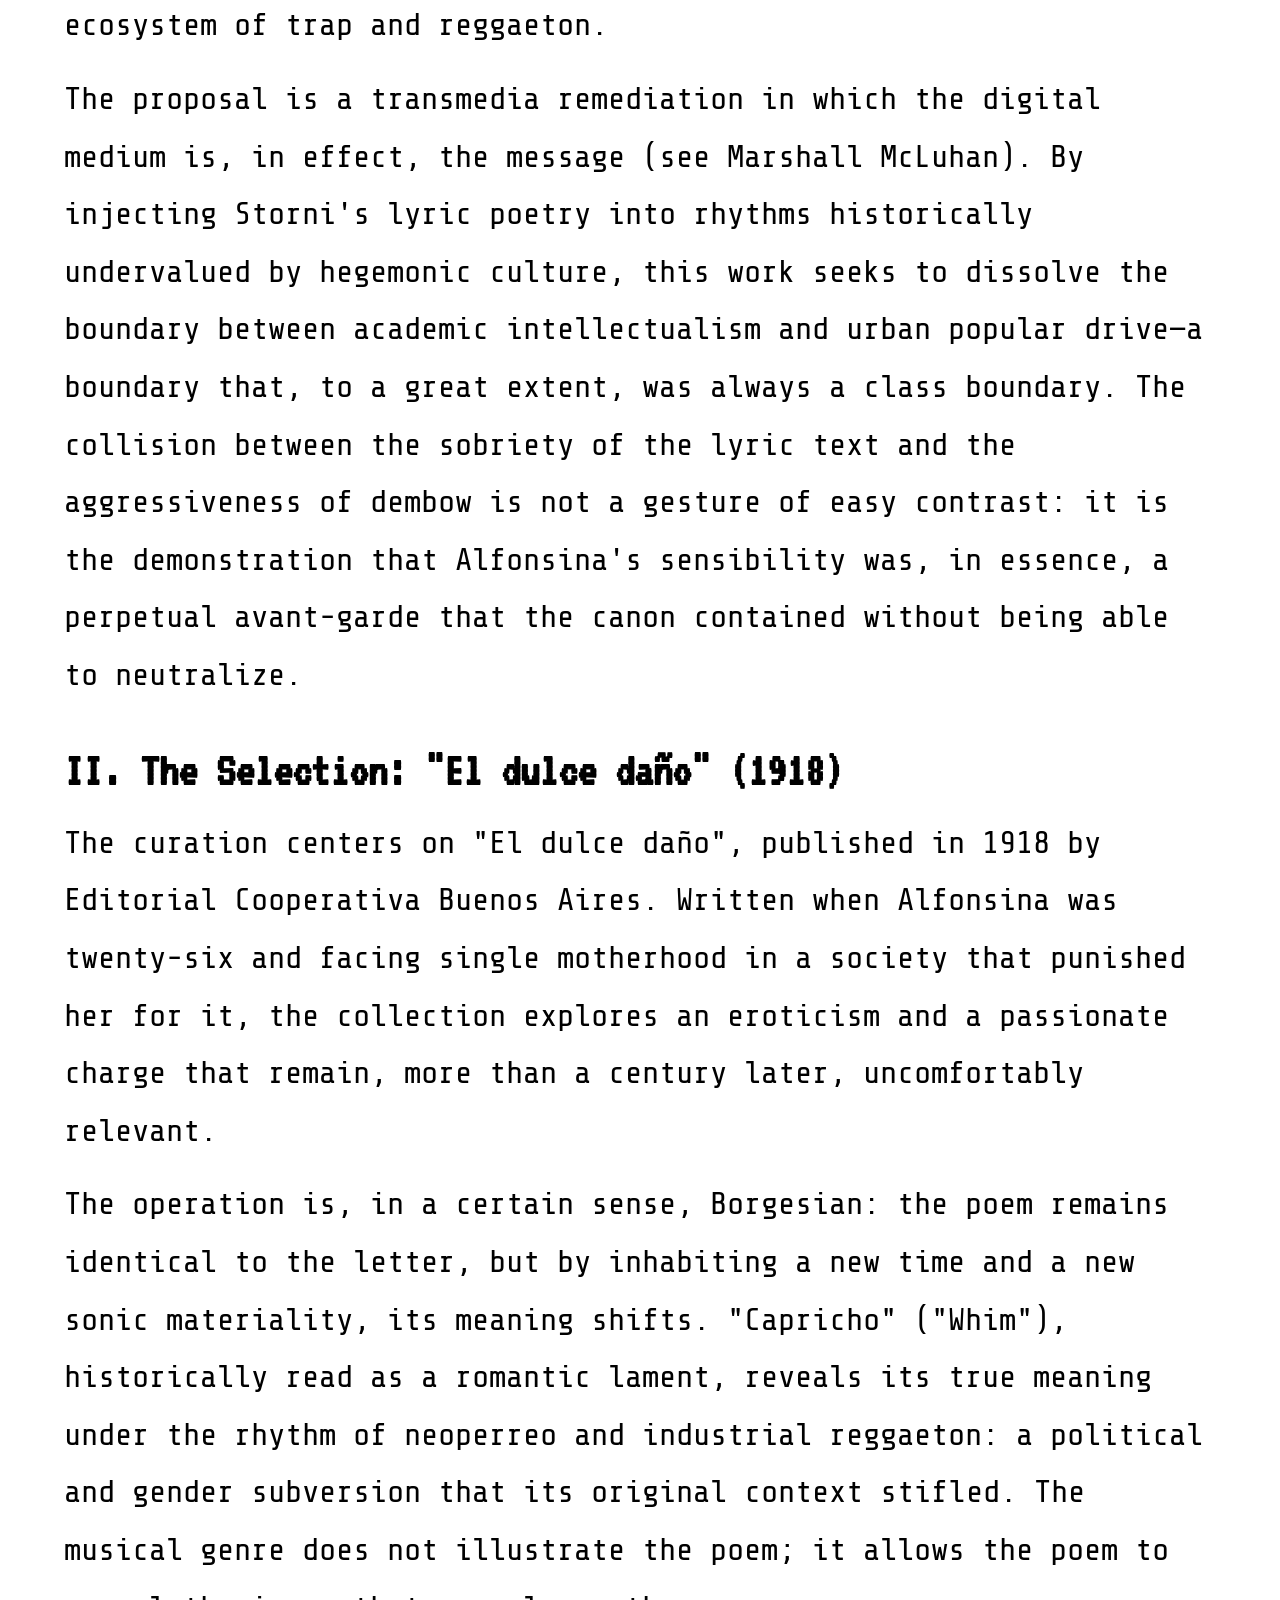
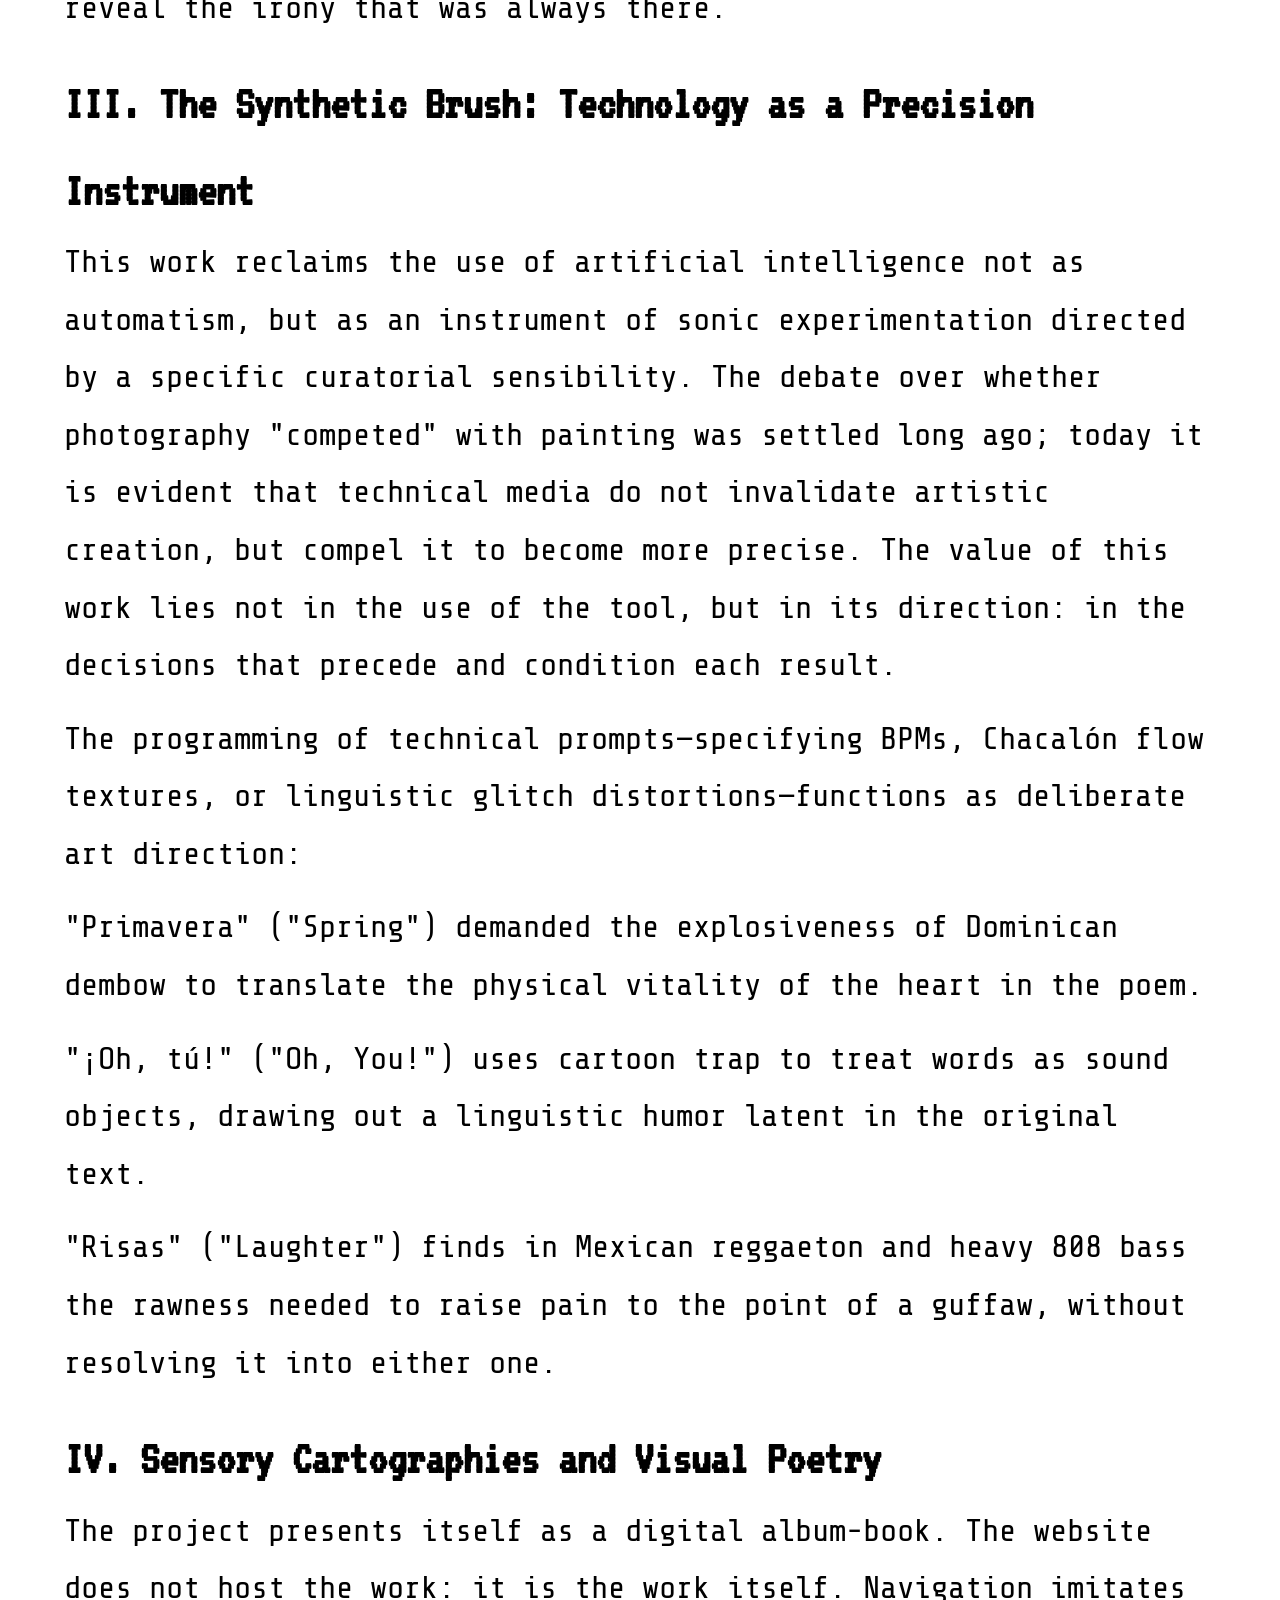
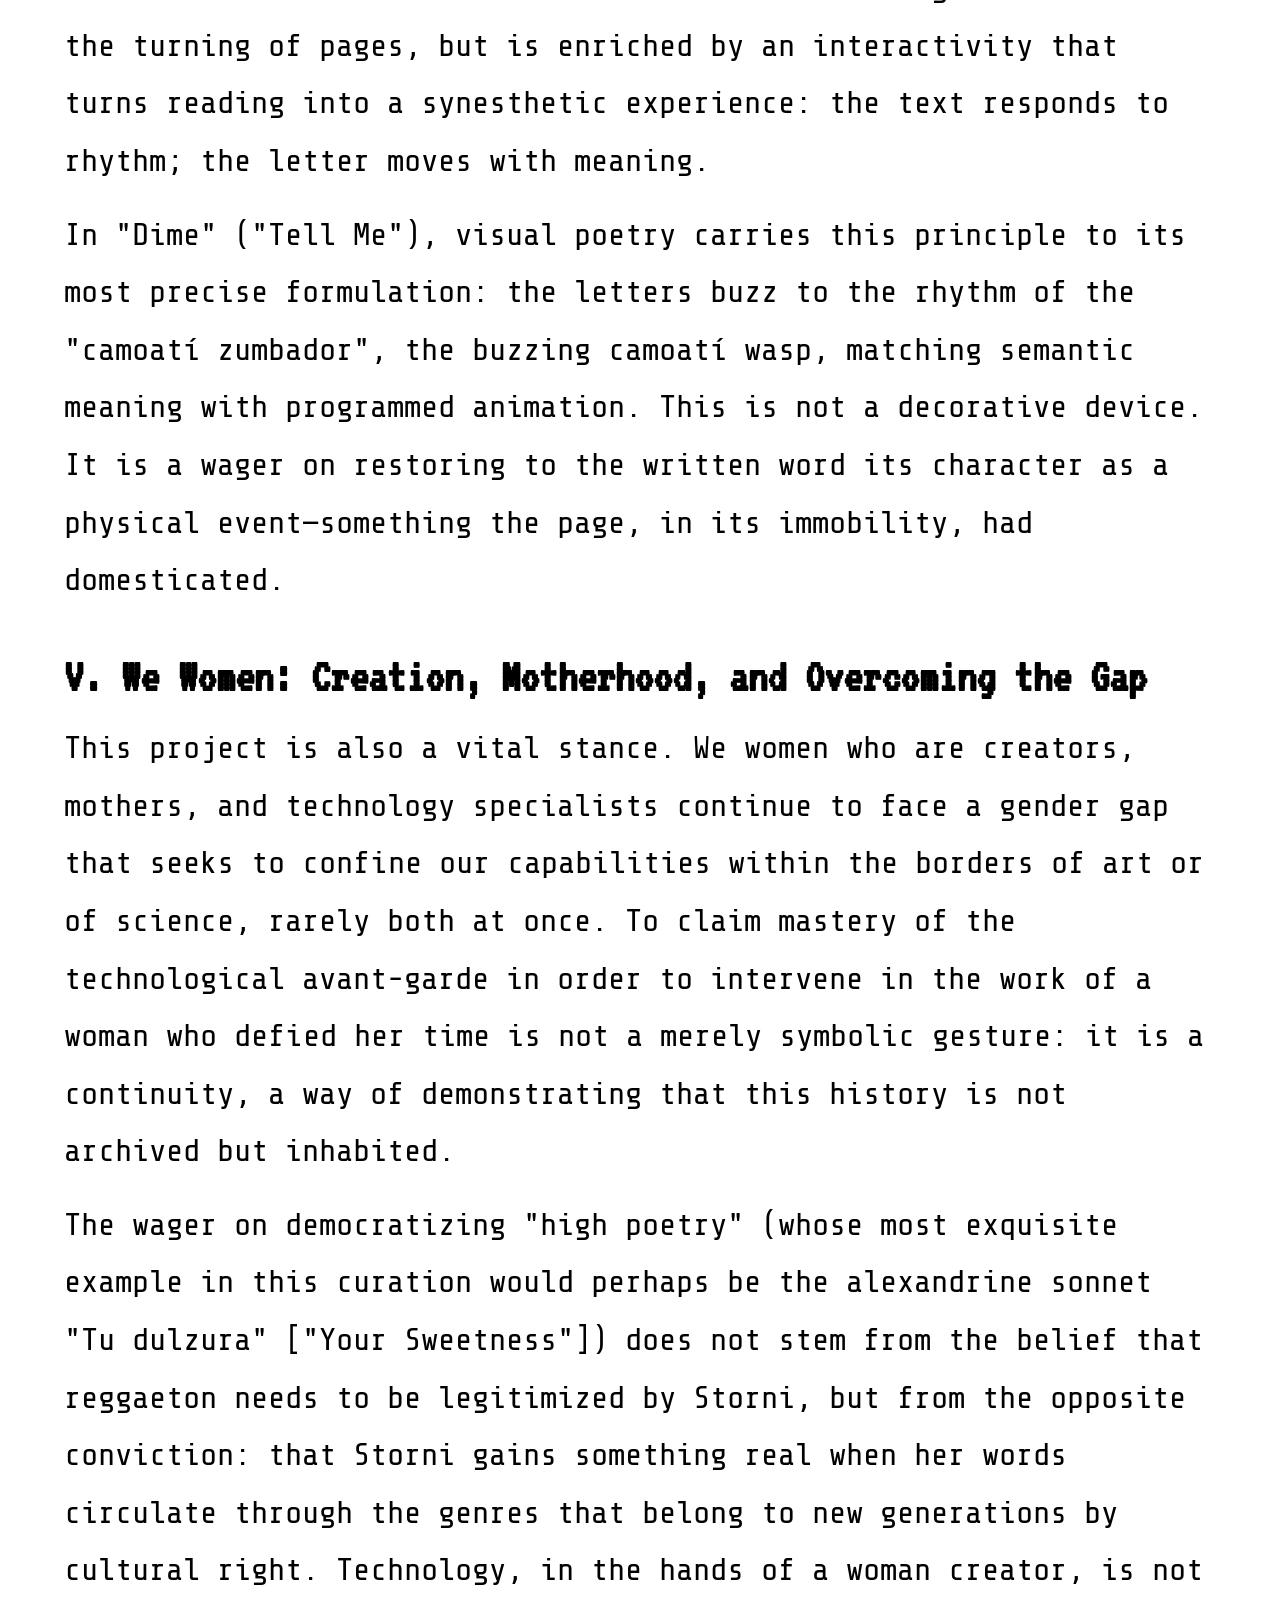
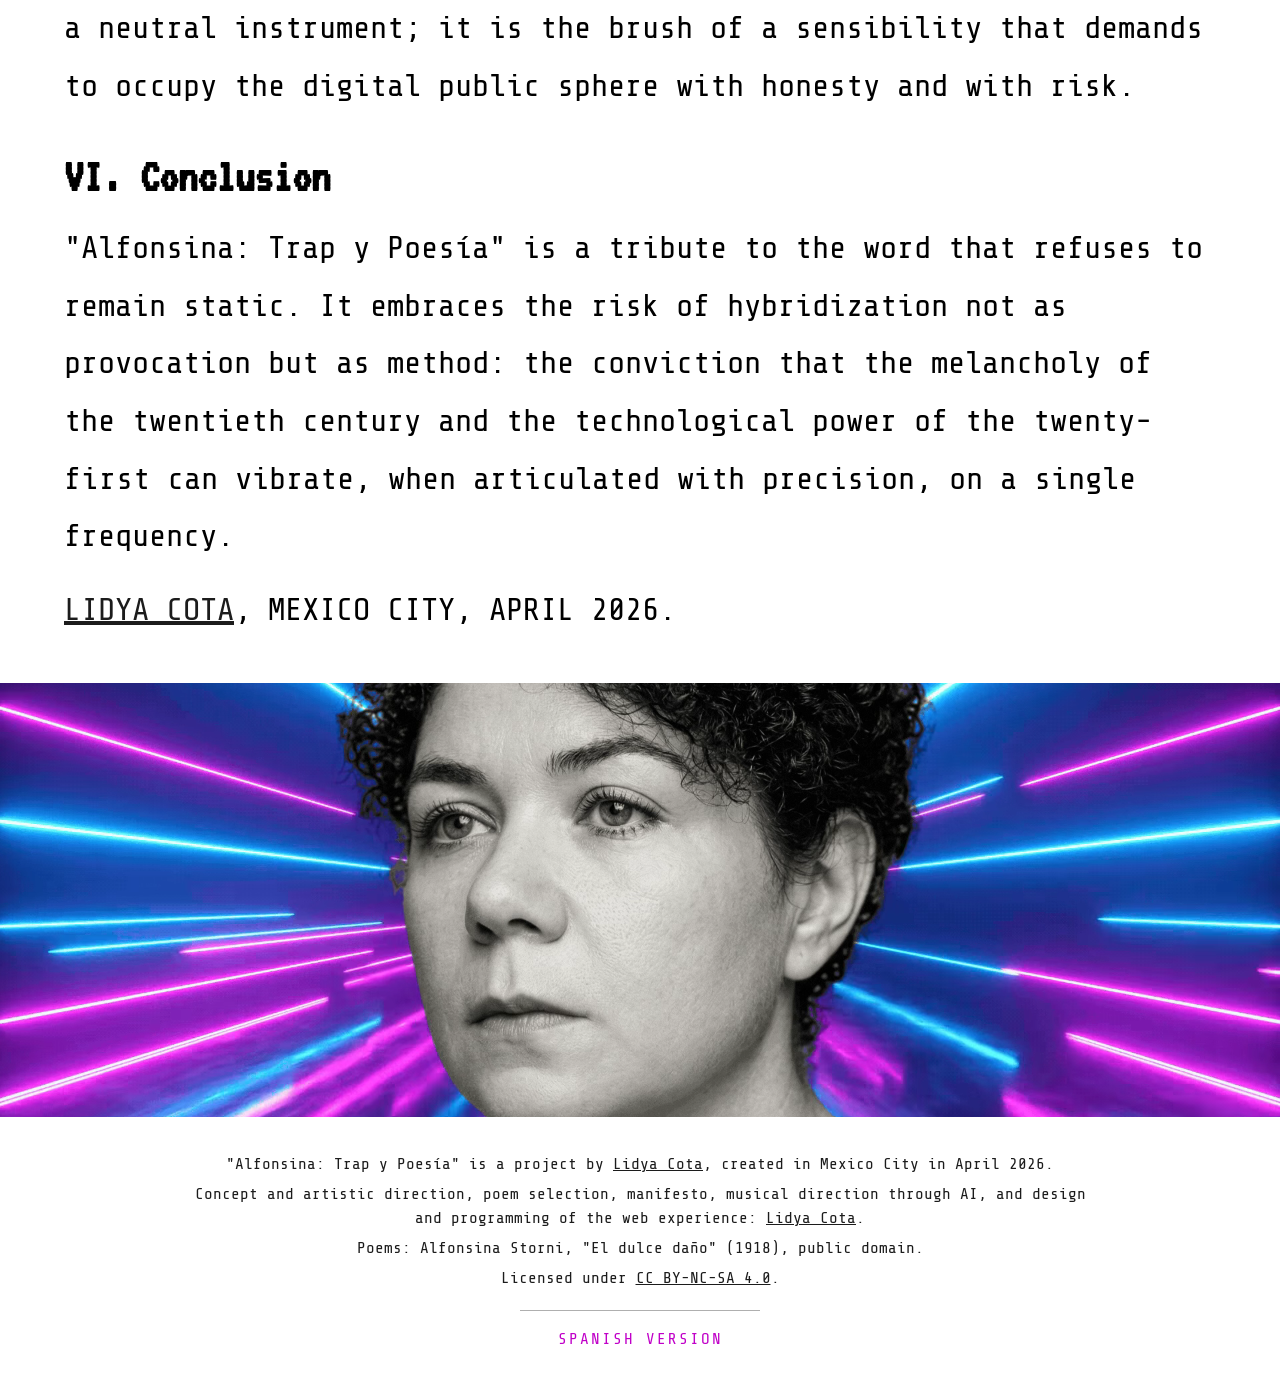
==== commit 3978b2d2: "Añadir UTM a los enlaces existentes de Lidya" ====
--- a/en/index.html
+++ b/en/index.html
@@ -12,4 +12,4 @@
         </h1>
     </div>
 
-</div></section><section class="track-index" id="tracks" lang="es"><h2>TRACKS</h2><div class="track-list"><a class="track-row" href="../inicio/capricho/index.html"><span style="color: #ff00ff; font-size: 45.33333333333333px; vertical-align: baseline;">01</span><span style="font-size: 45.33333333333333px; vertical-align: baseline;"> </span><span><span style="color: #00ff00; font-size: 45.33333333333333px; vertical-align: baseline;">Capricho: </span><span style="color: #999999; font-size: 45.33333333333333px; text-decoration: underline; vertical-align: baseline;">Neoperreo &amp; Industrial Reggaeton </span><span style="color: #ff00ff; font-size: 45.33333333333333px; text-decoration: underline; vertical-align: baseline;">[Dark Experimental]</span></span></a><a class="track-row" href="../inicio/dime/index.html"><span style="color: #ff00ff; font-size: 45.33333333333333px; vertical-align: baseline;">02</span><span style="font-size: 45.33333333333333px; vertical-align: baseline;"> </span><span><span style="color: #00ff00; font-size: 45.33333333333333px; vertical-align: baseline;">Dime:</span><span style="color: #999999; font-size: 45.33333333333333px; vertical-align: baseline;"> </span><span style="color: #999999; font-size: 45.33333333333333px; text-decoration: underline; vertical-align: baseline;">Mexican Reggaeton &amp; Perreo Chilango </span><span style="color: #ff00ff; font-size: 45.33333333333333px; text-decoration: underline; vertical-align: baseline;">[Viral Street Style]</span></span></a><a class="track-row" href="../inicio/primavera/index.html"><span style="color: #ff00ff; font-size: 45.33333333333333px; vertical-align: baseline;">03</span><span style="font-size: 45.33333333333333px; vertical-align: baseline;"> </span><span><span style="color: #00ff00; font-size: 45.33333333333333px; vertical-align: baseline;">Primavera:</span><span style="color: #999999; font-size: 45.33333333333333px; vertical-align: baseline;"> </span><span style="color: #999999; font-size: 45.33333333333333px; text-decoration: underline; vertical-align: baseline;">Modern Dominican Dembow </span><span style="color: #ff00ff; font-size: 45.33333333333333px; text-decoration: underline; vertical-align: baseline;">[Aggressive &amp; High-Energy]</span></span></a><a class="track-row" href="../inicio/tu-y-yo/index.html"><span style="color: #ff00ff; font-size: 45.33333333333333px; vertical-align: baseline;">04</span><span style="font-size: 45.33333333333333px; vertical-align: baseline;"> </span><span><span style="color: #00ff00; font-size: 45.33333333333333px; vertical-align: baseline;">Tú y yo:</span><span style="color: #999999; font-size: 45.33333333333333px; vertical-align: baseline;"> </span><span style="color: #999999; font-size: 45.33333333333333px; text-decoration: underline; vertical-align: baseline;">Modern Polish Reggaeton </span><span style="color: #ff00ff; font-size: 45.33333333333333px; text-decoration: underline; vertical-align: baseline;">[Sweet &amp; Melodic]</span></span></a><a class="track-row" href="../inicio/tu-dulzura/index.html"><span style="color: #ff00ff; font-size: 45.33333333333333px; vertical-align: baseline;">05</span><span style="font-size: 45.33333333333333px; vertical-align: baseline;"> </span><span><span style="color: #00ff00; font-size: 45.33333333333333px; vertical-align: baseline;">Tu dulzura:</span><span style="color: #999999; font-size: 45.33333333333333px; vertical-align: baseline;"> </span><span style="color: #999999; font-size: 45.33333333333333px; text-decoration: underline; vertical-align: baseline;">Latin Urban Reggaeton </span><span style="color: #ff00ff; font-size: 45.33333333333333px; text-decoration: underline; vertical-align: baseline;">[Sensual &amp; Mid-tempo]</span></span></a><a class="track-row" href="../inicio/oh-tu/index.html"><span style="color: #ff00ff; font-size: 45.33333333333333px; vertical-align: baseline;">06</span><span style="font-size: 45.33333333333333px; vertical-align: baseline;"> </span><span><span style="color: #00ff00; font-size: 45.33333333333333px; vertical-align: baseline;">¡Oh, tú!:</span><span style="color: #999999; font-size: 45.33333333333333px; vertical-align: baseline;"> </span><span style="color: #999999; font-size: 45.33333333333333px; text-decoration: underline; vertical-align: baseline;">Cartoon Trap &amp; Comedy Hip-Hop </span><span style="color: #ff00ff; font-size: 45.33333333333333px; text-decoration: underline; vertical-align: baseline;">[Linguistic Glitch]</span></span></a><a class="track-row" href="../inicio/viaje-finido/index.html"><span style="color: #ff00ff; font-size: 45.33333333333333px; vertical-align: baseline;">07</span><span style="font-size: 45.33333333333333px; vertical-align: baseline;"> </span><span><span style="color: #00ff00; font-size: 45.33333333333333px; vertical-align: baseline;">Viaje finido:</span><span style="color: #999999; font-size: 45.33333333333333px; vertical-align: baseline;"> </span><span style="color: #999999; font-size: 45.33333333333333px; text-decoration: underline; vertical-align: baseline;">Puerto Rican Reggaeton &amp; Latin Trap </span><span style="color: #ff00ff; font-size: 45.33333333333333px; text-decoration: underline; vertical-align: baseline;">[Melancholic Urbano]</span></span></a><a class="track-row" href="../inicio/risas/index.html"><span style="color: #ff00ff; font-size: 45.33333333333333px; vertical-align: baseline;">08</span><span style="font-size: 45.33333333333333px; vertical-align: baseline;"> </span><span><span style="color: #00ff00; font-size: 45.33333333333333px; vertical-align: baseline;">Risas:</span><span style="color: #999999; font-size: 45.33333333333333px; vertical-align: baseline;"> </span><span style="color: #999999; font-size: 45.33333333333333px; text-decoration: underline; vertical-align: baseline;">Mexican Reggaeton </span><span style="color: #ff00ff; font-size: 45.33333333333333px; text-decoration: underline; vertical-align: baseline;">[Chacalón Flow &amp; Dirty Dembow]</span></span></a></div></section><section class="about" id="about" lang="en"><div class="about-inner"><h2>About the project</h2><p>"Alfonsina: Trap y Poesía" (Alfonsina: Trap and Poetry) is a transmedia homage to the Argentine poet Alfonsina Storni (1892–1938). Eight poems from her 1918 collection "El dulce daño" are recontextualized within trap, reggaeton, and dembow through AI-assisted music production. The poems remain intact, word for word, in their original Spanish: what shifts is the medium, the context, and therefore their meaning.</p><p>Conceived as a digital album-book, the piece operates as an intersemiotic translation, carrying each poem from the printed page into sound, voice, and image. Every track unfolds as a page that brings together the music, presented in video form; the technical prompt that shaped its sound; and the poem reactivated as animated visual poetry. Created in Mexico City in 2026 by <a href="https://www.lidyacota.com/">Lidya Cota</a>, a Mexican transmedia artist, the work is situated within the digital literature produced by Latin American women.</p><p>At its core is a manifesto on artificial intelligence in artistic creation. It reclaims AI not as automatism but as an instrument directed by a curatorial sensibility; it holds that the value of the work lies not in the tool but in its direction; it frames the prompt as deliberate art direction; and it declares that technology, in the hands of a woman creator, is not a neutral instrument. The website does not host the work: it is the work itself.</p></div></section></main><section class="manifesto" id="manifiesto"><div class="manifesto-inner"><h1 style="line-height: 1.656; text-align: center;"><span style="color: #000000; font-size: 96.0px; font-variant: normal; vertical-align: baseline;">Manifesto</span></h1><h1 style="line-height: 1.656; margin-bottom: 0.0pt; margin-top: 34.0pt; text-align: center;"><span style="color: #000000; font-size: 64.0px; font-variant: normal; vertical-align: baseline;">(for a Transmedia Remediation)</span></h1><h2 style="line-height: 1.7999999999999998; margin-bottom: 0.0pt; margin-top: 18.0pt;"><span style="color: #000000; font-size: 48.0px; font-variant: normal; vertical-align: baseline;">I. The Collision of Worlds: Avant-Garde and Reactivation</span></h2><p style="line-height: 1.7999999999999998;"><span style="color: #000000; font-size: 32.0px; font-variant: normal; vertical-align: baseline;">"Alfonsina: Trap y Poesía" is not merely a musical setting; it is a hybrid piece that escapes traditional linearity in order to inhabit the scriptural through sound, voice, and image. The project operates as a cultural and intersemiotic translation, in which the voice of the Argentine poet Alfonsina Storni—born on May 22, 1892, in Sala Capriasca, Switzerland—is recontextualized within the ecosystem of trap and reggaeton.</span></p><p style="line-height: 1.7999999999999998;"><span style="color: #000000; font-size: 32.0px; font-variant: normal; vertical-align: baseline;">The proposal is a transmedia remediation in which the digital medium is, in effect, the message (see Marshall McLuhan). By injecting Storni's lyric poetry into rhythms historically undervalued by hegemonic culture, this work seeks to dissolve the boundary between academic intellectualism and urban popular drive—a boundary that, to a great extent, was always a class boundary. The collision between the sobriety of the lyric text and the aggressiveness of dembow is not a gesture of easy contrast: it is the demonstration that Alfonsina's sensibility was, in essence, a perpetual avant-garde that the canon contained without being able to neutralize.</span></p><h2 style="line-height: 1.7999999999999998; margin-bottom: 0.0pt; margin-top: 18.0pt;"><span style="color: #000000; font-size: 48.0px; font-variant: normal; vertical-align: baseline;">II. The Selection: "El dulce daño" (1918)</span></h2><p style="line-height: 1.7999999999999998;"><span style="color: #000000; font-size: 32.0px; font-variant: normal; vertical-align: baseline;">The curation centers on "El dulce daño", published in 1918 by Editorial Cooperativa Buenos Aires. Written when Alfonsina was twenty-six and facing single motherhood in a society that punished her for it, the collection explores an eroticism and a passionate charge that remain, more than a century later, uncomfortably relevant.</span></p><p style="line-height: 1.7999999999999998;"><span style="color: #000000; font-size: 32.0px; font-variant: normal; vertical-align: baseline;">The operation is, in a certain sense, Borgesian: the poem remains identical to the letter, but by inhabiting a new time and a new sonic materiality, its meaning shifts. "Capricho" ("Whim"), historically read as a romantic lament, reveals its true meaning under the rhythm of neoperreo and industrial reggaeton: a political and gender subversion that its original context stifled. The musical genre does not illustrate the poem; it allows the poem to reveal the irony that was always there.</span></p><h2 style="line-height: 1.7999999999999998; margin-bottom: 0.0pt; margin-top: 18.0pt;"><span style="color: #000000; font-size: 48.0px; font-variant: normal; vertical-align: baseline;">III. The Synthetic Brush: Technology as a Precision Instrument</span></h2><p style="line-height: 1.7999999999999998;"><span style="color: #000000; font-size: 32.0px; font-variant: normal; vertical-align: baseline;">This work reclaims the use of artificial intelligence not as automatism, but as an instrument of sonic experimentation directed by a specific curatorial sensibility. The debate over whether photography "competed" with painting was settled long ago; today it is evident that technical media do not invalidate artistic creation, but compel it to become more precise. The value of this work lies not in the use of the tool, but in its direction: in the decisions that precede and condition each result.</span></p><p style="line-height: 1.7999999999999998;"><span style="color: #000000; font-size: 32.0px; font-variant: normal; vertical-align: baseline;">The programming of technical prompts—specifying BPMs, Chacalón flow textures, or linguistic glitch distortions—functions as deliberate art direction:</span></p><p style="line-height: 1.7999999999999998;"><span style="color: #000000; font-size: 32.0px; font-variant: normal; vertical-align: baseline;">"Primavera" ("Spring") demanded the explosiveness of Dominican dembow to translate the physical vitality of the heart in the poem.</span></p><p style="line-height: 1.7999999999999998;"><span style="color: #000000; font-size: 32.0px; font-variant: normal; vertical-align: baseline;">"¡Oh, tú!" ("Oh, You!") uses cartoon trap to treat words as sound objects, drawing out a linguistic humor latent in the original text.</span></p><p style="line-height: 1.7999999999999998;"><span style="color: #000000; font-size: 32.0px; font-variant: normal; vertical-align: baseline;">"Risas" ("Laughter") finds in Mexican reggaeton and heavy 808 bass the rawness needed to raise pain to the point of a guffaw, without resolving it into either one.</span></p><h2 style="line-height: 1.7999999999999998; margin-bottom: 0.0pt; margin-top: 18.0pt;"><span style="color: #000000; font-size: 48.0px; font-variant: normal; vertical-align: baseline;">IV. Sensory Cartographies and Visual Poetry</span></h2><p style="line-height: 1.7999999999999998;"><span style="color: #000000; font-size: 32.0px; font-variant: normal; vertical-align: baseline;">The project presents itself as a digital album-book. The website does not host the work: it is the work itself. Navigation imitates the turning of pages, but is enriched by an interactivity that turns reading into a synesthetic experience: the text responds to rhythm; the letter moves with meaning.</span></p><p style="line-height: 1.7999999999999998;"><span style="color: #000000; font-size: 32.0px; font-variant: normal; vertical-align: baseline;">In "Dime" ("Tell Me"), visual poetry carries this principle to its most precise formulation: the letters buzz to the rhythm of the "camoatí zumbador", the buzzing camoatí wasp, matching semantic meaning with programmed animation. This is not a decorative device. It is a wager on restoring to the written word its character as a physical event—something the page, in its immobility, had domesticated.</span></p><h2 style="line-height: 1.7999999999999998; margin-bottom: 0.0pt; margin-top: 18.0pt;"><span style="color: #000000; font-size: 48.0px; font-variant: normal; vertical-align: baseline;">V. We Women: Creation, Motherhood, and Overcoming the Gap</span></h2><p style="line-height: 1.7999999999999998;"><span style="color: #000000; font-size: 32.0px; font-variant: normal; vertical-align: baseline;">This project is also a vital stance. We women who are creators, mothers, and technology specialists continue to face a gender gap that seeks to confine our capabilities within the borders of art or of science, rarely both at once. To claim mastery of the technological avant-garde in order to intervene in the work of a woman who defied her time is not a merely symbolic gesture: it is a continuity, a way of demonstrating that this history is not archived but inhabited.</span></p><p style="line-height: 1.7999999999999998;"><span style="color: #000000; font-size: 32.0px; font-variant: normal; vertical-align: baseline;">The wager on democratizing "high poetry" (whose most exquisite example in this curation would perhaps be the alexandrine sonnet "Tu dulzura" ["Your Sweetness"]) does not stem from the belief that reggaeton needs to be legitimized by Storni, but from the opposite conviction: that Storni gains something real when her words circulate through the genres that belong to new generations by cultural right. Technology, in the hands of a woman creator, is not a neutral instrument; it is the brush of a sensibility that demands to occupy the digital public sphere with honesty and with risk.</span></p><h3 style="line-height: 1.7999999999999998; margin-bottom: 0.0pt; margin-top: 14.0pt;"><span style="color: #000000; font-size: 48.0px; font-variant: normal; vertical-align: baseline;">VI. Conclusion</span></h3><p style="line-height: 1.7999999999999998;"><span style="color: #000000; font-size: 32.0px; font-variant: normal; vertical-align: baseline;">"Alfonsina: Trap y Poesía" is a tribute to the word that refuses to remain static. It embraces the risk of hybridization not as provocation but as method: the conviction that the melancholy of the twentieth century and the technological power of the twenty-first can vibrate, when articulated with precision, on a single frequency.</span></p><p style="line-height: 1.7999999999999998;"><a href="https://lidyacota.com/"><span style="font-size: 32.0px; font-variant: normal; text-decoration: underline; vertical-align: baseline;">LIDYA COTA</span></a><span style="color: #000000; font-size: 32.0px; font-variant: normal; vertical-align: baseline;">, MEXICO CITY, APRIL 2026.</span></p></div></section><video class="author-photo" muted loop playsinline preload="none" data-lazy-video data-poster="../assets/alfonsina-cabecera.jpg" role="img" aria-label="Alfonsina Storni in black and white against neon light rays (animation)"><source data-src="../assets/alfonsina-cabecera.mp4" type="video/mp4"><source data-src="../assets/alfonsina-cabecera.webm" type="video/webm"></video><footer class="credits"><small style="display: block; text-align: center;">"Alfonsina: Trap y Poesía" is a project by <a href="https://www.lidyacota.com/">Lidya Cota</a>, created in Mexico City in April 2026.</small><small style="display: block; text-align: center;">Concept and artistic direction, poem selection, manifesto, musical direction through AI, and design and programming of the web experience: <a href="https://www.lidyacota.com/">Lidya Cota</a>.</small><small style="display: block; text-align: center;">Poems: Alfonsina Storni, "El dulce daño" (1918), public domain.</small><small style="display: block; text-align: center;">Licensed under <a href="https://creativecommons.org/licenses/by-nc-sa/4.0/deed.en" rel="license">CC BY-NC-SA 4.0</a>.</small><small class="lang-switch"><a href="../index.html" hreflang="es">Spanish version</a></small></footer><script src="../assets/nav.js" defer></script></body></html>+</div></section><section class="track-index" id="tracks" lang="es"><h2>TRACKS</h2><div class="track-list"><a class="track-row" href="../inicio/capricho/index.html"><span style="color: #ff00ff; font-size: 45.33333333333333px; vertical-align: baseline;">01</span><span style="font-size: 45.33333333333333px; vertical-align: baseline;"> </span><span><span style="color: #00ff00; font-size: 45.33333333333333px; vertical-align: baseline;">Capricho: </span><span style="color: #999999; font-size: 45.33333333333333px; text-decoration: underline; vertical-align: baseline;">Neoperreo &amp; Industrial Reggaeton </span><span style="color: #ff00ff; font-size: 45.33333333333333px; text-decoration: underline; vertical-align: baseline;">[Dark Experimental]</span></span></a><a class="track-row" href="../inicio/dime/index.html"><span style="color: #ff00ff; font-size: 45.33333333333333px; vertical-align: baseline;">02</span><span style="font-size: 45.33333333333333px; vertical-align: baseline;"> </span><span><span style="color: #00ff00; font-size: 45.33333333333333px; vertical-align: baseline;">Dime:</span><span style="color: #999999; font-size: 45.33333333333333px; vertical-align: baseline;"> </span><span style="color: #999999; font-size: 45.33333333333333px; text-decoration: underline; vertical-align: baseline;">Mexican Reggaeton &amp; Perreo Chilango </span><span style="color: #ff00ff; font-size: 45.33333333333333px; text-decoration: underline; vertical-align: baseline;">[Viral Street Style]</span></span></a><a class="track-row" href="../inicio/primavera/index.html"><span style="color: #ff00ff; font-size: 45.33333333333333px; vertical-align: baseline;">03</span><span style="font-size: 45.33333333333333px; vertical-align: baseline;"> </span><span><span style="color: #00ff00; font-size: 45.33333333333333px; vertical-align: baseline;">Primavera:</span><span style="color: #999999; font-size: 45.33333333333333px; vertical-align: baseline;"> </span><span style="color: #999999; font-size: 45.33333333333333px; text-decoration: underline; vertical-align: baseline;">Modern Dominican Dembow </span><span style="color: #ff00ff; font-size: 45.33333333333333px; text-decoration: underline; vertical-align: baseline;">[Aggressive &amp; High-Energy]</span></span></a><a class="track-row" href="../inicio/tu-y-yo/index.html"><span style="color: #ff00ff; font-size: 45.33333333333333px; vertical-align: baseline;">04</span><span style="font-size: 45.33333333333333px; vertical-align: baseline;"> </span><span><span style="color: #00ff00; font-size: 45.33333333333333px; vertical-align: baseline;">Tú y yo:</span><span style="color: #999999; font-size: 45.33333333333333px; vertical-align: baseline;"> </span><span style="color: #999999; font-size: 45.33333333333333px; text-decoration: underline; vertical-align: baseline;">Modern Polish Reggaeton </span><span style="color: #ff00ff; font-size: 45.33333333333333px; text-decoration: underline; vertical-align: baseline;">[Sweet &amp; Melodic]</span></span></a><a class="track-row" href="../inicio/tu-dulzura/index.html"><span style="color: #ff00ff; font-size: 45.33333333333333px; vertical-align: baseline;">05</span><span style="font-size: 45.33333333333333px; vertical-align: baseline;"> </span><span><span style="color: #00ff00; font-size: 45.33333333333333px; vertical-align: baseline;">Tu dulzura:</span><span style="color: #999999; font-size: 45.33333333333333px; vertical-align: baseline;"> </span><span style="color: #999999; font-size: 45.33333333333333px; text-decoration: underline; vertical-align: baseline;">Latin Urban Reggaeton </span><span style="color: #ff00ff; font-size: 45.33333333333333px; text-decoration: underline; vertical-align: baseline;">[Sensual &amp; Mid-tempo]</span></span></a><a class="track-row" href="../inicio/oh-tu/index.html"><span style="color: #ff00ff; font-size: 45.33333333333333px; vertical-align: baseline;">06</span><span style="font-size: 45.33333333333333px; vertical-align: baseline;"> </span><span><span style="color: #00ff00; font-size: 45.33333333333333px; vertical-align: baseline;">¡Oh, tú!:</span><span style="color: #999999; font-size: 45.33333333333333px; vertical-align: baseline;"> </span><span style="color: #999999; font-size: 45.33333333333333px; text-decoration: underline; vertical-align: baseline;">Cartoon Trap &amp; Comedy Hip-Hop </span><span style="color: #ff00ff; font-size: 45.33333333333333px; text-decoration: underline; vertical-align: baseline;">[Linguistic Glitch]</span></span></a><a class="track-row" href="../inicio/viaje-finido/index.html"><span style="color: #ff00ff; font-size: 45.33333333333333px; vertical-align: baseline;">07</span><span style="font-size: 45.33333333333333px; vertical-align: baseline;"> </span><span><span style="color: #00ff00; font-size: 45.33333333333333px; vertical-align: baseline;">Viaje finido:</span><span style="color: #999999; font-size: 45.33333333333333px; vertical-align: baseline;"> </span><span style="color: #999999; font-size: 45.33333333333333px; text-decoration: underline; vertical-align: baseline;">Puerto Rican Reggaeton &amp; Latin Trap </span><span style="color: #ff00ff; font-size: 45.33333333333333px; text-decoration: underline; vertical-align: baseline;">[Melancholic Urbano]</span></span></a><a class="track-row" href="../inicio/risas/index.html"><span style="color: #ff00ff; font-size: 45.33333333333333px; vertical-align: baseline;">08</span><span style="font-size: 45.33333333333333px; vertical-align: baseline;"> </span><span><span style="color: #00ff00; font-size: 45.33333333333333px; vertical-align: baseline;">Risas:</span><span style="color: #999999; font-size: 45.33333333333333px; vertical-align: baseline;"> </span><span style="color: #999999; font-size: 45.33333333333333px; text-decoration: underline; vertical-align: baseline;">Mexican Reggaeton </span><span style="color: #ff00ff; font-size: 45.33333333333333px; text-decoration: underline; vertical-align: baseline;">[Chacalón Flow &amp; Dirty Dembow]</span></span></a></div></section><section class="about" id="about" lang="en"><div class="about-inner"><h2>About the project</h2><p>"Alfonsina: Trap y Poesía" (Alfonsina: Trap and Poetry) is a transmedia homage to the Argentine poet Alfonsina Storni (1892–1938). Eight poems from her 1918 collection "El dulce daño" are recontextualized within trap, reggaeton, and dembow through AI-assisted music production. The poems remain intact, word for word, in their original Spanish: what shifts is the medium, the context, and therefore their meaning.</p><p>Conceived as a digital album-book, the piece operates as an intersemiotic translation, carrying each poem from the printed page into sound, voice, and image. Every track unfolds as a page that brings together the music, presented in video form; the technical prompt that shaped its sound; and the poem reactivated as animated visual poetry. Created in Mexico City in 2026 by <a href="https://www.lidyacota.com/?utm_source=alfonsina_trap_y_poesia&amp;utm_medium=referral&amp;utm_campaign=creditos">Lidya Cota</a>, a Mexican transmedia artist, the work is situated within the digital literature produced by Latin American women.</p><p>At its core is a manifesto on artificial intelligence in artistic creation. It reclaims AI not as automatism but as an instrument directed by a curatorial sensibility; it holds that the value of the work lies not in the tool but in its direction; it frames the prompt as deliberate art direction; and it declares that technology, in the hands of a woman creator, is not a neutral instrument. The website does not host the work: it is the work itself.</p></div></section></main><section class="manifesto" id="manifiesto"><div class="manifesto-inner"><h1 style="line-height: 1.656; text-align: center;"><span style="color: #000000; font-size: 96.0px; font-variant: normal; vertical-align: baseline;">Manifesto</span></h1><h1 style="line-height: 1.656; margin-bottom: 0.0pt; margin-top: 34.0pt; text-align: center;"><span style="color: #000000; font-size: 64.0px; font-variant: normal; vertical-align: baseline;">(for a Transmedia Remediation)</span></h1><h2 style="line-height: 1.7999999999999998; margin-bottom: 0.0pt; margin-top: 18.0pt;"><span style="color: #000000; font-size: 48.0px; font-variant: normal; vertical-align: baseline;">I. The Collision of Worlds: Avant-Garde and Reactivation</span></h2><p style="line-height: 1.7999999999999998;"><span style="color: #000000; font-size: 32.0px; font-variant: normal; vertical-align: baseline;">"Alfonsina: Trap y Poesía" is not merely a musical setting; it is a hybrid piece that escapes traditional linearity in order to inhabit the scriptural through sound, voice, and image. The project operates as a cultural and intersemiotic translation, in which the voice of the Argentine poet Alfonsina Storni—born on May 22, 1892, in Sala Capriasca, Switzerland—is recontextualized within the ecosystem of trap and reggaeton.</span></p><p style="line-height: 1.7999999999999998;"><span style="color: #000000; font-size: 32.0px; font-variant: normal; vertical-align: baseline;">The proposal is a transmedia remediation in which the digital medium is, in effect, the message (see Marshall McLuhan). By injecting Storni's lyric poetry into rhythms historically undervalued by hegemonic culture, this work seeks to dissolve the boundary between academic intellectualism and urban popular drive—a boundary that, to a great extent, was always a class boundary. The collision between the sobriety of the lyric text and the aggressiveness of dembow is not a gesture of easy contrast: it is the demonstration that Alfonsina's sensibility was, in essence, a perpetual avant-garde that the canon contained without being able to neutralize.</span></p><h2 style="line-height: 1.7999999999999998; margin-bottom: 0.0pt; margin-top: 18.0pt;"><span style="color: #000000; font-size: 48.0px; font-variant: normal; vertical-align: baseline;">II. The Selection: "El dulce daño" (1918)</span></h2><p style="line-height: 1.7999999999999998;"><span style="color: #000000; font-size: 32.0px; font-variant: normal; vertical-align: baseline;">The curation centers on "El dulce daño", published in 1918 by Editorial Cooperativa Buenos Aires. Written when Alfonsina was twenty-six and facing single motherhood in a society that punished her for it, the collection explores an eroticism and a passionate charge that remain, more than a century later, uncomfortably relevant.</span></p><p style="line-height: 1.7999999999999998;"><span style="color: #000000; font-size: 32.0px; font-variant: normal; vertical-align: baseline;">The operation is, in a certain sense, Borgesian: the poem remains identical to the letter, but by inhabiting a new time and a new sonic materiality, its meaning shifts. "Capricho" ("Whim"), historically read as a romantic lament, reveals its true meaning under the rhythm of neoperreo and industrial reggaeton: a political and gender subversion that its original context stifled. The musical genre does not illustrate the poem; it allows the poem to reveal the irony that was always there.</span></p><h2 style="line-height: 1.7999999999999998; margin-bottom: 0.0pt; margin-top: 18.0pt;"><span style="color: #000000; font-size: 48.0px; font-variant: normal; vertical-align: baseline;">III. The Synthetic Brush: Technology as a Precision Instrument</span></h2><p style="line-height: 1.7999999999999998;"><span style="color: #000000; font-size: 32.0px; font-variant: normal; vertical-align: baseline;">This work reclaims the use of artificial intelligence not as automatism, but as an instrument of sonic experimentation directed by a specific curatorial sensibility. The debate over whether photography "competed" with painting was settled long ago; today it is evident that technical media do not invalidate artistic creation, but compel it to become more precise. The value of this work lies not in the use of the tool, but in its direction: in the decisions that precede and condition each result.</span></p><p style="line-height: 1.7999999999999998;"><span style="color: #000000; font-size: 32.0px; font-variant: normal; vertical-align: baseline;">The programming of technical prompts—specifying BPMs, Chacalón flow textures, or linguistic glitch distortions—functions as deliberate art direction:</span></p><p style="line-height: 1.7999999999999998;"><span style="color: #000000; font-size: 32.0px; font-variant: normal; vertical-align: baseline;">"Primavera" ("Spring") demanded the explosiveness of Dominican dembow to translate the physical vitality of the heart in the poem.</span></p><p style="line-height: 1.7999999999999998;"><span style="color: #000000; font-size: 32.0px; font-variant: normal; vertical-align: baseline;">"¡Oh, tú!" ("Oh, You!") uses cartoon trap to treat words as sound objects, drawing out a linguistic humor latent in the original text.</span></p><p style="line-height: 1.7999999999999998;"><span style="color: #000000; font-size: 32.0px; font-variant: normal; vertical-align: baseline;">"Risas" ("Laughter") finds in Mexican reggaeton and heavy 808 bass the rawness needed to raise pain to the point of a guffaw, without resolving it into either one.</span></p><h2 style="line-height: 1.7999999999999998; margin-bottom: 0.0pt; margin-top: 18.0pt;"><span style="color: #000000; font-size: 48.0px; font-variant: normal; vertical-align: baseline;">IV. Sensory Cartographies and Visual Poetry</span></h2><p style="line-height: 1.7999999999999998;"><span style="color: #000000; font-size: 32.0px; font-variant: normal; vertical-align: baseline;">The project presents itself as a digital album-book. The website does not host the work: it is the work itself. Navigation imitates the turning of pages, but is enriched by an interactivity that turns reading into a synesthetic experience: the text responds to rhythm; the letter moves with meaning.</span></p><p style="line-height: 1.7999999999999998;"><span style="color: #000000; font-size: 32.0px; font-variant: normal; vertical-align: baseline;">In "Dime" ("Tell Me"), visual poetry carries this principle to its most precise formulation: the letters buzz to the rhythm of the "camoatí zumbador", the buzzing camoatí wasp, matching semantic meaning with programmed animation. This is not a decorative device. It is a wager on restoring to the written word its character as a physical event—something the page, in its immobility, had domesticated.</span></p><h2 style="line-height: 1.7999999999999998; margin-bottom: 0.0pt; margin-top: 18.0pt;"><span style="color: #000000; font-size: 48.0px; font-variant: normal; vertical-align: baseline;">V. We Women: Creation, Motherhood, and Overcoming the Gap</span></h2><p style="line-height: 1.7999999999999998;"><span style="color: #000000; font-size: 32.0px; font-variant: normal; vertical-align: baseline;">This project is also a vital stance. We women who are creators, mothers, and technology specialists continue to face a gender gap that seeks to confine our capabilities within the borders of art or of science, rarely both at once. To claim mastery of the technological avant-garde in order to intervene in the work of a woman who defied her time is not a merely symbolic gesture: it is a continuity, a way of demonstrating that this history is not archived but inhabited.</span></p><p style="line-height: 1.7999999999999998;"><span style="color: #000000; font-size: 32.0px; font-variant: normal; vertical-align: baseline;">The wager on democratizing "high poetry" (whose most exquisite example in this curation would perhaps be the alexandrine sonnet "Tu dulzura" ["Your Sweetness"]) does not stem from the belief that reggaeton needs to be legitimized by Storni, but from the opposite conviction: that Storni gains something real when her words circulate through the genres that belong to new generations by cultural right. Technology, in the hands of a woman creator, is not a neutral instrument; it is the brush of a sensibility that demands to occupy the digital public sphere with honesty and with risk.</span></p><h3 style="line-height: 1.7999999999999998; margin-bottom: 0.0pt; margin-top: 14.0pt;"><span style="color: #000000; font-size: 48.0px; font-variant: normal; vertical-align: baseline;">VI. Conclusion</span></h3><p style="line-height: 1.7999999999999998;"><span style="color: #000000; font-size: 32.0px; font-variant: normal; vertical-align: baseline;">"Alfonsina: Trap y Poesía" is a tribute to the word that refuses to remain static. It embraces the risk of hybridization not as provocation but as method: the conviction that the melancholy of the twentieth century and the technological power of the twenty-first can vibrate, when articulated with precision, on a single frequency.</span></p><p style="line-height: 1.7999999999999998;"><a href="https://lidyacota.com/?utm_source=alfonsina_trap_y_poesia&amp;utm_medium=referral&amp;utm_campaign=creditos"><span style="font-size: 32.0px; font-variant: normal; text-decoration: underline; vertical-align: baseline;">LIDYA COTA</span></a><span style="color: #000000; font-size: 32.0px; font-variant: normal; vertical-align: baseline;">, MEXICO CITY, APRIL 2026.</span></p></div></section><video class="author-photo" muted loop playsinline preload="none" data-lazy-video data-poster="../assets/alfonsina-cabecera.jpg" role="img" aria-label="Alfonsina Storni in black and white against neon light rays (animation)"><source data-src="../assets/alfonsina-cabecera.mp4" type="video/mp4"><source data-src="../assets/alfonsina-cabecera.webm" type="video/webm"></video><footer class="credits"><small style="display: block; text-align: center;">"Alfonsina: Trap y Poesía" is a project by <a href="https://www.lidyacota.com/?utm_source=alfonsina_trap_y_poesia&amp;utm_medium=referral&amp;utm_campaign=creditos">Lidya Cota</a>, created in Mexico City in April 2026.</small><small style="display: block; text-align: center;">Concept and artistic direction, poem selection, manifesto, musical direction through AI, and design and programming of the web experience: <a href="https://www.lidyacota.com/?utm_source=alfonsina_trap_y_poesia&amp;utm_medium=referral&amp;utm_campaign=creditos">Lidya Cota</a>.</small><small style="display: block; text-align: center;">Poems: Alfonsina Storni, "El dulce daño" (1918), public domain.</small><small style="display: block; text-align: center;">Licensed under <a href="https://creativecommons.org/licenses/by-nc-sa/4.0/deed.en" rel="license">CC BY-NC-SA 4.0</a>.</small><small class="lang-switch"><a href="../index.html" hreflang="es">Spanish version</a></small></footer><script src="../assets/nav.js" defer></script></body></html>
